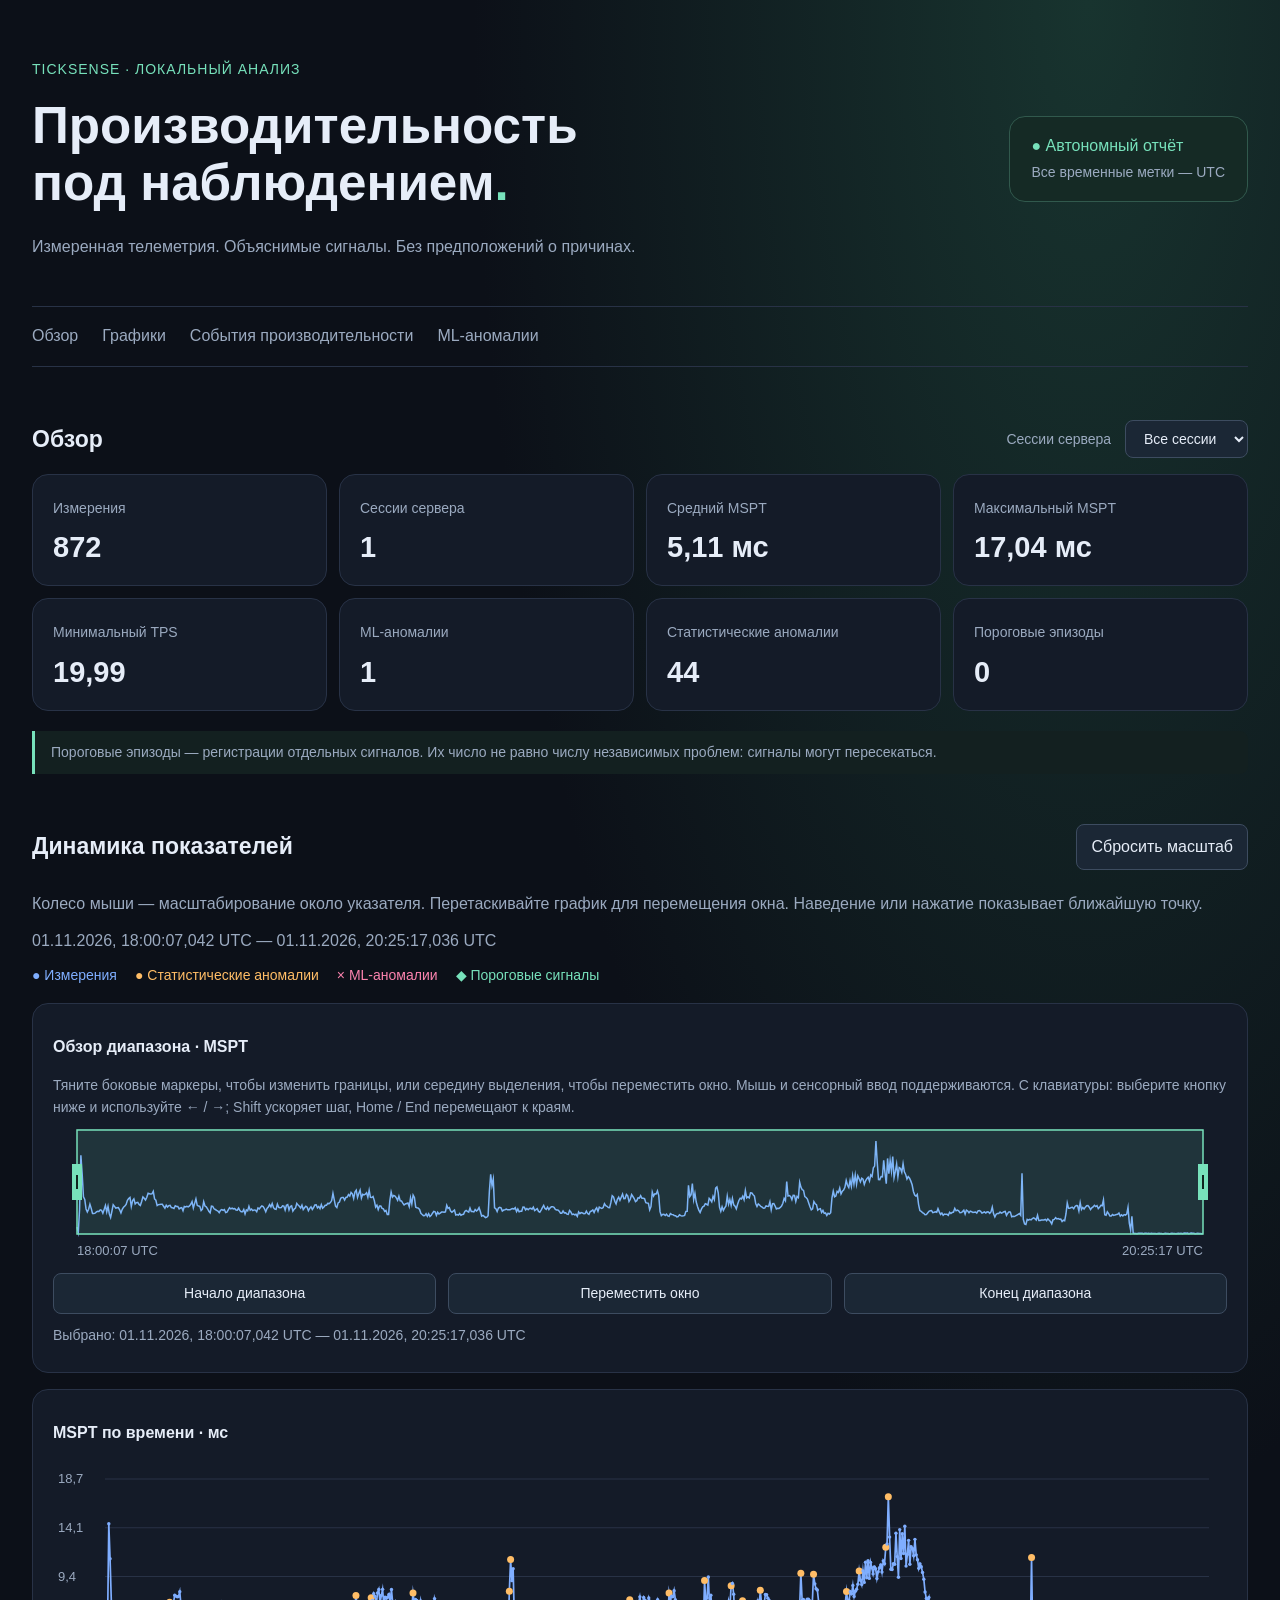
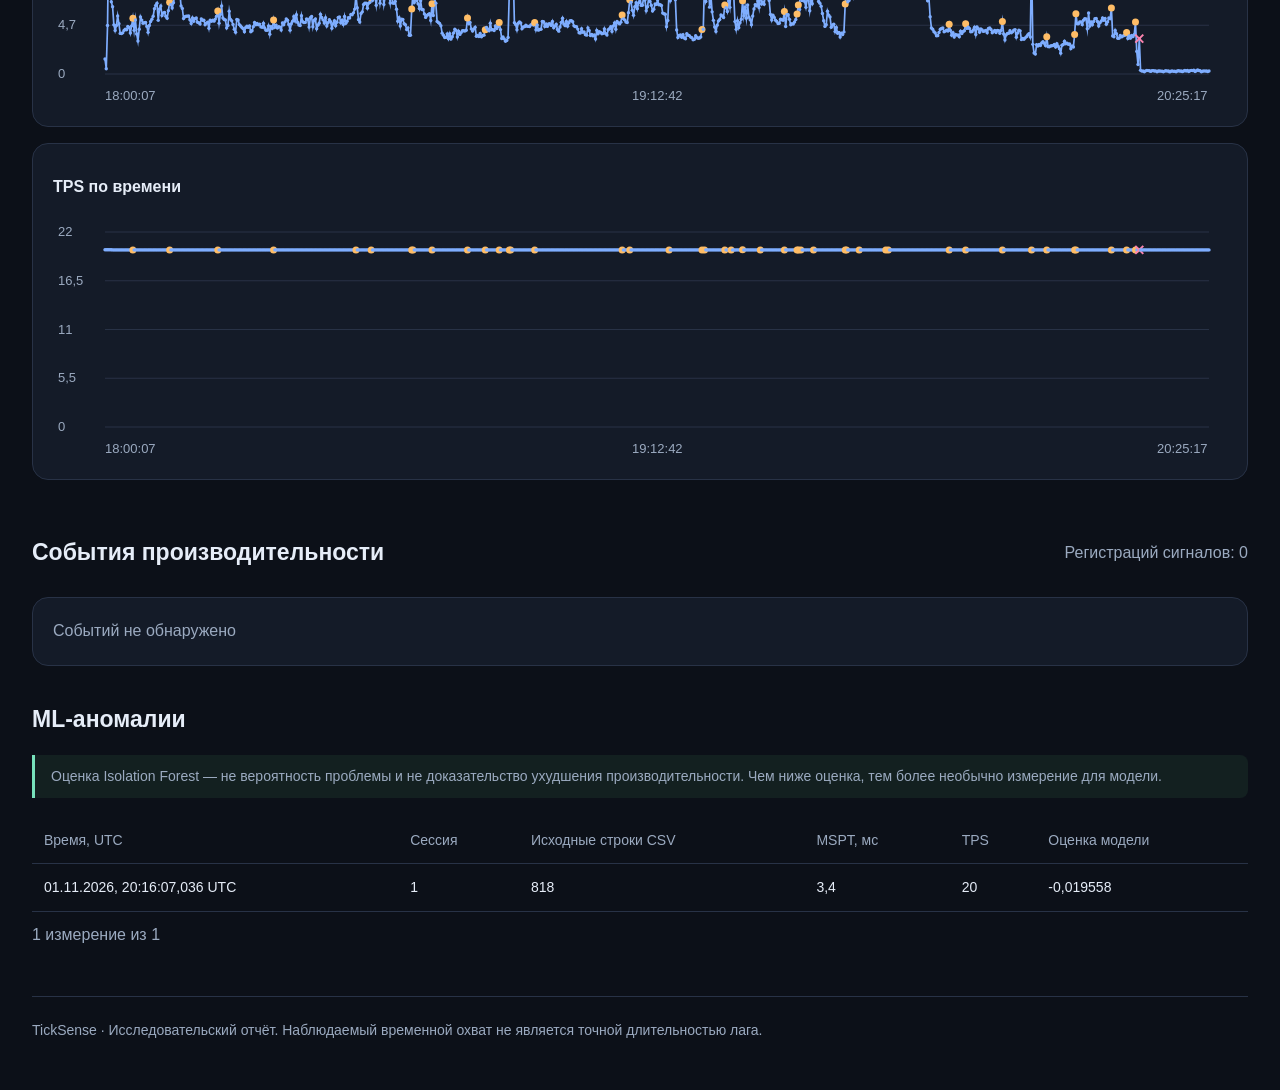
==== site/pilot-dragon.html @ c53a0066 "Pilot Dragon Run example in main" ====
<!doctype html>
<html lang="ru">
<head><meta charset="utf-8"><meta name="viewport" content="width=device-width,initial-scale=1">
<meta http-equiv="Content-Security-Policy" content="default-src 'none'; script-src 'unsafe-inline'; style-src 'unsafe-inline'; connect-src 'none'; base-uri 'none'; form-action 'none'">
<title>TickSense — отчёт о производительности</title><style>:root{color-scheme:dark;--bg:#0c1018;--panel:#141b28;--edge:#283246;--text:#e6edf8;--muted:#9baac0;--accent:#77e1bb}*{box-sizing:border-box}body{margin:0;background:radial-gradient(ellipse at 85% 0,#18342f 0,transparent 40%),var(--bg);color:var(--text);font:16px/1.65 Inter,"Segoe UI",Arial,sans-serif;font-variant-numeric:tabular-nums}main{max-width:1340px;margin:auto;padding:48px 32px}header{display:flex;justify-content:space-between;gap:24px;align-items:center;margin-bottom:36px}h1{font-size:clamp(32px,4vw,54px);line-height:1.12;letter-spacing:normal;margin:16px 0 22px}h1 span,.green{color:var(--accent)}h2{font-size:23px;letter-spacing:normal}h3{font-size:16px}p{margin:10px 0}.eyebrow{font-size:14px;letter-spacing:1px;color:var(--accent)}.muted,small,footer{color:var(--muted)}.offline{border:1px solid #31594d;background:#152a25;padding:16px 22px;border-radius:16px;color:var(--accent);white-space:nowrap}.offline small{font-size:14px}nav{display:flex;gap:24px;flex-wrap:wrap;border-block:1px solid var(--edge);padding:16px 0}a{color:var(--muted);text-decoration:none}a:hover{color:var(--accent)}section{margin-top:38px;scroll-margin-top:20px}.section-head{display:flex;justify-content:space-between;align-items:center;gap:16px;flex-wrap:wrap}.cards{display:grid;grid-template-columns:repeat(4,1fr);gap:12px}.card,.chart,details,.empty{background:var(--panel);border:1px solid var(--edge);border-radius:16px;padding:20px}.card strong{display:block;font-size:29px;margin-top:8px;font-weight:600}.card span{color:var(--muted);font-size:14px}.notice{border-left:3px solid var(--accent);padding:10px 16px;color:var(--muted);font-size:14px;background:#132020;border-radius:0 8px 8px 0;margin:20px 0}button,select{background:#1b2735;color:var(--text);border:1px solid #3d4c60;border-radius:8px;padding:9px 14px;font:inherit;cursor:pointer}button:hover,select:focus{border-color:var(--accent)}button:focus-visible,a:focus-visible{outline:2px solid var(--accent)}label{font-size:14px;color:var(--muted)}select{margin-left:10px}.chart{margin:16px 0;padding:16px 20px}canvas{display:block;width:100%;height:250px;touch-action:none;user-select:none;-webkit-user-select:none;cursor:grab}.legend{display:flex;flex-wrap:wrap;gap:18px;font-size:14px}.blue{color:#7faeff}.orange{color:#ffbd66}.pink{color:#fb83ae}#tooltip{position:fixed;max-width:min(360px,90vw);z-index:2;background:#1b2735;border:1px solid #64748b;border-radius:10px;padding:14px;white-space:pre-line;font-size:14px;pointer-events:none;box-shadow:0 12px 40px #0008}details{margin:12px 0}summary{cursor:pointer;display:flex;justify-content:space-between;flex-wrap:wrap;gap:12px}summary strong{color:var(--accent)}.stats{display:flex;flex-wrap:wrap;gap:12px 28px;color:var(--muted);font-size:14px;margin:16px 0}.context{display:grid;grid-template-columns:repeat(2,minmax(0,1fr));gap:10px}.context p{background:#0f1621;border:1px solid var(--edge);padding:12px;border-radius:9px;font-size:14px;overflow-wrap:anywhere}ul{padding-left:22px;color:var(--muted)}.empty{color:var(--muted)}.table-wrap{overflow-x:auto}table{border-collapse:collapse;width:100%;font-size:14px;white-space:nowrap}th,td{text-align:left;border-bottom:1px solid var(--edge);padding:12px}th{color:var(--muted);font-weight:500}footer{border-top:1px solid var(--edge);margin-top:48px;padding-top:22px;font-size:14px}@media(max-width:700px){main{padding:24px 16px}header{display:block}.offline{display:inline-block;margin-top:12px}.cards{grid-template-columns:repeat(2,1fr)}.context{grid-template-columns:1fr}nav{gap:14px;font-size:14px}canvas{height:220px}.card{padding:14px}.card strong{font-size:24px}}

#navigator{height:130px;cursor:default}.nav-controls{display:flex;gap:12px;flex-wrap:wrap;margin-top:14px}.nav-controls button{flex:1;min-width:150px;font-size:14px;line-height:1.5}button:disabled{opacity:.5;cursor:default}.nav-controls button:focus-visible,canvas:focus-visible{outline:2px solid var(--accent);outline-offset:3px}h1,h2,h3,h4{font-weight:650}h2,h3,h4{line-height:1.35}.navigator .muted{font-size:14px;line-height:1.6}.card strong{line-height:1.25}.card span,th{line-height:1.5}#tooltip{line-height:1.6}.nav-controls button{touch-action:manipulation}@media(max-width:700px){#navigator{height:150px}.nav-controls{gap:8px}.nav-controls button{min-width:110px}h1{line-height:1.18}}
</style></head>
<body><main>
<header><div><p class="eyebrow">TICKSENSE · ЛОКАЛЬНЫЙ АНАЛИЗ</p><h1>Производительность<br>под наблюдением<span>.</span></h1><p class="muted">Измеренная телеметрия. Объяснимые сигналы. Без предположений о причинах.</p></div><div class="offline">● Автономный отчёт<br><small>Все временные метки — UTC</small></div></header>
<noscript>Для интерактивных графиков включите JavaScript. Интернет не требуется.</noscript>
<nav><a href="#overview">Обзор</a><a href="#charts">Графики</a><a href="#events">События производительности</a><a href="#ml">ML-аномалии</a></nav>
<section id="overview"><div class="section-head"><h2>Обзор</h2><label>Сессии сервера <select id="session" aria-label="Сессии сервера"><option value="all">Все сессии</option></select></label></div><div id="cards" class="cards"></div><p class="notice">Пороговые эпизоды — регистрации отдельных сигналов. Их число не равно числу независимых проблем: сигналы могут пересекаться.</p></section>
<section id="charts"><div class="section-head"><h2>Динамика показателей</h2><button id="reset">Сбросить масштаб</button></div><p class="muted">Колесо мыши — масштабирование около указателя. Перетаскивайте график для перемещения окна. Наведение или нажатие показывает ближайшую точку.</p>
<p id="period" class="muted"></p>
<div class="legend"><span class="blue">● Измерения</span><span class="orange">● Статистические аномалии</span><span class="pink">× ML-аномалии</span><span class="green">◆ Пороговые сигналы</span></div>
<article class="chart navigator"><h3>Обзор диапазона · MSPT</h3><p id="nav-help" class="muted">Тяните боковые маркеры, чтобы изменить границы, или середину выделения, чтобы переместить окно. Мышь и сенсорный ввод поддерживаются. С клавиатуры: выберите кнопку ниже и используйте ← / →; Shift ускоряет шаг, Home / End перемещают к краям.</p>
<canvas id="navigator" aria-label="Обзорный график MSPT с выделенным временным диапазоном" aria-describedby="nav-help"></canvas>
<div class="nav-controls" role="group" aria-label="Управление временным диапазоном с клавиатуры"><button id="nav-left" aria-describedby="nav-help">Начало диапазона</button><button id="nav-pan" aria-describedby="nav-help">Переместить окно</button><button id="nav-right" aria-describedby="nav-help">Конец диапазона</button></div><p id="nav-status" role="status" class="muted"></p></article>
<article class="chart"><h3>MSPT по времени · мс</h3><canvas id="mspt" aria-label="График MSPT по времени, UTC"></canvas></article>
<article class="chart"><h3>TPS по времени</h3><canvas id="tps" aria-label="График TPS по времени, UTC"></canvas></article>
<div id="tooltip" role="status" hidden></div></section>
<section id="events"><div class="section-head"><h2>События производительности</h2><span id="event-count" class="muted"></span></div><div id="event-list"></div></section>
<section id="ml"><h2>ML-аномалии</h2><p class="notice">Оценка Isolation Forest — не вероятность проблемы и не доказательство ухудшения производительности. Чем ниже оценка, тем более необычно измерение для модели.</p><div id="ml-list"></div><button id="more" hidden>Показать ещё</button></section>
<footer>TickSense · Исследовательский отчёт. Наблюдаемый временной охват не является точной длительностью лага.</footer>
</main><script id="report-data" type="application/json">{"points": [{"timestamp_utc": "2026-11-01T18:00:07.042954000Z", "session_id": 1, "mspt_avg": 1.43939648, "tps_1m": 20.0181285223, "stat_anomaly": false, "ml_anomaly": false, "anomaly_score": 0.0262088759, "rolling_threshold": null, "csv_row": 2, "source_file": "Dragon Run.csv"}, {"timestamp_utc": "2026-11-01T18:00:17.040095000Z", "session_id": 1, "mspt_avg": 0.50438388, "tps_1m": 20.0181273782, "stat_anomaly": false, "ml_anomaly": false, "anomaly_score": 0.0840084985, "rolling_threshold": null, "csv_row": 3, "source_file": "Dragon Run.csv"}, {"timestamp_utc": "2026-11-01T18:00:27.038843000Z", "session_id": 1, "mspt_avg": 4.67294918, "tps_1m": 20.018137945, "stat_anomaly": false, "ml_anomaly": false, "anomaly_score": 0.2244909408, "rolling_threshold": null, "csv_row": 4, "source_file": "Dragon Run.csv"}, {"timestamp_utc": "2026-11-01T18:00:37.041971000Z", "session_id": 1, "mspt_avg": 14.43496682, "tps_1m": 20.0181376966, "stat_anomaly": false, "ml_anomaly": false, "anomaly_score": 0.0208381471, "rolling_threshold": null, "csv_row": 5, "source_file": "Dragon Run.csv"}, {"timestamp_utc": "2026-11-01T18:00:47.044179000Z", "session_id": 1, "mspt_avg": 11.07257105, "tps_1m": 20.0181503832, "stat_anomaly": false, "ml_anomaly": false, "anomaly_score": 0.0724324672, "rolling_threshold": null, "csv_row": 6, "source_file": "Dragon Run.csv"}, {"timestamp_utc": "2026-11-01T18:00:57.039419000Z", "session_id": 1, "mspt_avg": 6.93238956, "tps_1m": 20.0181378064, "stat_anomaly": false, "ml_anomaly": false, "anomaly_score": 0.1970380322, "rolling_threshold": null, "csv_row": 7, "source_file": "Dragon Run.csv"}, {"timestamp_utc": "2026-11-01T18:01:07.038497000Z", "session_id": 1, "mspt_avg": 6.45864554, "tps_1m": 20.0000149947, "stat_anomaly": false, "ml_anomaly": false, "anomaly_score": 0.2603909753, "rolling_threshold": 22.8837146573, "csv_row": 8, "source_file": "Dragon Run.csv"}, {"timestamp_utc": "2026-11-01T18:01:17.039305000Z", "session_id": 1, "mspt_avg": 4.72396943, "tps_1m": 20.000019984, "stat_anomaly": false, "ml_anomaly": false, "anomaly_score": 0.2776525623, "rolling_threshold": 21.9847649669, "csv_row": 9, "source_file": "Dragon Run.csv"}, {"timestamp_utc": "2026-11-01T18:01:27.038947000Z", "session_id": 1, "mspt_avg": 4.17621395, "tps_1m": 20.0000080797, "stat_anomaly": false, "ml_anomaly": false, "anomaly_score": 0.27196329, "rolling_threshold": 19.7571034495, "csv_row": 10, "source_file": "Dragon Run.csv"}, {"timestamp_utc": "2026-11-01T18:01:37.039566000Z", "session_id": 1, "mspt_avg": 4.66045045, "tps_1m": 19.9999920223, "stat_anomaly": false, "ml_anomaly": false, "anomaly_score": 0.2772168709, "rolling_threshold": 19.9448416201, "csv_row": 11, "source_file": "Dragon Run.csv"}, {"timestamp_utc": "2026-11-01T18:01:47.039238000Z", "session_id": 1, "mspt_avg": 5.58480624, "tps_1m": 19.9999914247, "stat_anomaly": false, "ml_anomaly": false, "anomaly_score": 0.2675101121, "rolling_threshold": 14.03008949, "csv_row": 12, "source_file": "Dragon Run.csv"}, {"timestamp_utc": "2026-11-01T18:01:57.039231000Z", "session_id": 1, "mspt_avg": 4.82714781, "tps_1m": 20.000004513, "stat_anomaly": false, "ml_anomaly": false, "anomaly_score": 0.2744404484, "rolling_threshold": 8.7095194674, "csv_row": 13, "source_file": "Dragon Run.csv"}, {"timestamp_utc": "2026-11-01T18:02:07.037611000Z", "session_id": 1, "mspt_avg": 3.90076352, "tps_1m": 20.0000003313, "stat_anomaly": false, "ml_anomaly": false, "anomaly_score": 0.2708023321, "rolling_threshold": 7.5233108318, "csv_row": 14, "source_file": "Dragon Run.csv"}, {"timestamp_utc": "2026-11-01T18:02:17.038017000Z", "session_id": 1, "mspt_avg": 3.89656183, "tps_1m": 19.9999979577, "stat_anomaly": false, "ml_anomaly": false, "anomaly_score": 0.2708023321, "rolling_threshold": 6.3930604504, "csv_row": 15, "source_file": "Dragon Run.csv"}, {"timestamp_utc": "2026-11-01T18:02:27.037335000Z", "session_id": 1, "mspt_avg": 3.95657372, "tps_1m": 20.0000010327, "stat_anomaly": false, "ml_anomaly": false, "anomaly_score": 0.27052396, "rolling_threshold": 6.4690618883, "csv_row": 16, "source_file": "Dragon Run.csv"}, {"timestamp_utc": "2026-11-01T18:02:37.038004000Z", "session_id": 1, "mspt_avg": 4.18778252, "tps_1m": 20.0000067827, "stat_anomaly": false, "ml_anomaly": false, "anomaly_score": 0.2729444443, "rolling_threshold": 6.5159331252, "csv_row": 17, "source_file": "Dragon Run.csv"}, {"timestamp_utc": "2026-11-01T18:02:47.038079000Z", "session_id": 1, "mspt_avg": 4.29866539, "tps_1m": 19.9999996407, "stat_anomaly": false, "ml_anomaly": false, "anomaly_score": 0.2771508713, "rolling_threshold": 6.4402919829, "csv_row": 18, "source_file": "Dragon Run.csv"}, {"timestamp_utc": "2026-11-01T18:02:57.038181000Z", "session_id": 1, "mspt_avg": 4.25211637, "tps_1m": 19.9999966467, "stat_anomaly": false, "ml_anomaly": false, "anomaly_score": 0.2761729695, "rolling_threshold": 5.2521887616, "csv_row": 19, "source_file": "Dragon Run.csv"}, {"timestamp_utc": "2026-11-01T18:03:07.038302000Z", "session_id": 1, "mspt_avg": 4.56414376, "tps_1m": 19.999997558, "stat_anomaly": false, "ml_anomaly": false, "anomaly_score": 0.2753664321, "rolling_threshold": 4.6353135111, "csv_row": 20, "source_file": "Dragon Run.csv"}, {"timestamp_utc": "2026-11-01T18:03:17.037543000Z", "session_id": 1, "mspt_avg": 4.4722924, "tps_1m": 20.0000009163, "stat_anomaly": false, "ml_anomaly": false, "anomaly_score": 0.2746536753, "rolling_threshold": 4.9228273263, "csv_row": 21, "source_file": "Dragon Run.csv"}, {"timestamp_utc": "2026-11-01T18:03:27.037495000Z", "session_id": 1, "mspt_avg": 3.93718431, "tps_1m": 19.9999922797, "stat_anomaly": false, "ml_anomaly": false, "anomaly_score": 0.2696582404, "rolling_threshold": 4.9341260478, "csv_row": 22, "source_file": "Dragon Run.csv"}, {"timestamp_utc": "2026-11-01T18:03:37.037595000Z", "session_id": 1, "mspt_avg": 4.6266886, "tps_1m": 20.000001142, "stat_anomaly": false, "ml_anomaly": false, "anomaly_score": 0.2772168709, "rolling_threshold": 4.9490275329, "csv_row": 23, "source_file": "Dragon Run.csv"}, {"timestamp_utc": "2026-11-01T18:03:47.038469000Z", "session_id": 1, "mspt_avg": 5.36657453, "tps_1m": 19.999999453, "stat_anomaly": true, "ml_anomaly": false, "anomaly_score": 0.2685268125, "rolling_threshold": 5.1169490277, "csv_row": 24, "source_file": "Dragon Run.csv"}, {"timestamp_utc": "2026-11-01T18:03:57.038226000Z", "session_id": 1, "mspt_avg": 4.1958389, "tps_1m": 20.0000062173, "stat_anomaly": false, "ml_anomaly": false, "anomaly_score": 0.2743703469, "rolling_threshold": 5.970297793, "csv_row": 25, "source_file": "Dragon Run.csv"}, {"timestamp_utc": "2026-11-01T18:04:07.037525000Z", "session_id": 1, "mspt_avg": 5.20111044, "tps_1m": 20.0000028943, "stat_anomaly": false, "ml_anomaly": false, "anomaly_score": 0.2745544996, "rolling_threshold": 5.9825044428, "csv_row": 26, "source_file": "Dragon Run.csv"}, {"timestamp_utc": "2026-11-01T18:04:17.037520000Z", "session_id": 1, "mspt_avg": 3.8548548, "tps_1m": 20.0000010143, "stat_anomaly": false, "ml_anomaly": false, "anomaly_score": 0.2713164, "rolling_threshold": 6.3100731034, "csv_row": 27, "source_file": "Dragon Run.csv"}, {"timestamp_utc": "2026-11-01T18:04:27.038096000Z", "session_id": 1, "mspt_avg": 3.17688205, "tps_1m": 20.0000004803, "stat_anomaly": false, "ml_anomaly": false, "anomaly_score": 0.2792034944, "rolling_threshold": 6.4646235506, "csv_row": 28, "source_file": "Dragon Run.csv"}, {"timestamp_utc": "2026-11-01T18:04:37.037618000Z", "session_id": 1, "mspt_avg": 4.30299088, "tps_1m": 20.0000058713, "stat_anomaly": false, "ml_anomaly": false, "anomaly_score": 0.2771508713, "rolling_threshold": 6.90005996, "csv_row": 29, "source_file": "Dragon Run.csv"}, {"timestamp_utc": "2026-11-01T18:04:47.036951000Z", "session_id": 1, "mspt_avg": 5.4878069, "tps_1m": 20.0000033183, "stat_anomaly": false, "ml_anomaly": false, "anomaly_score": 0.269997931, "rolling_threshold": 6.8254493046, "csv_row": 30, "source_file": "Dragon Run.csv"}, {"timestamp_utc": "2026-11-01T18:04:57.037492000Z", "session_id": 1, "mspt_avg": 5.17991541, "tps_1m": 19.999999394, "stat_anomaly": false, "ml_anomaly": false, "anomaly_score": 0.2745544996, "rolling_threshold": 6.9380135662, "csv_row": 31, "source_file": "Dragon Run.csv"}, {"timestamp_utc": "2026-11-01T18:05:07.037554000Z", "session_id": 1, "mspt_avg": 4.88336989, "tps_1m": 20.0000053357, "stat_anomaly": false, "ml_anomaly": false, "anomaly_score": 0.2734928229, "rolling_threshold": 7.2599226584, "csv_row": 32, "source_file": "Dragon Run.csv"}, {"timestamp_utc": "2026-11-01T18:05:17.037334000Z", "session_id": 1, "mspt_avg": 4.93142677, "tps_1m": 19.9999893467, "stat_anomaly": false, "ml_anomaly": false, "anomaly_score": 0.2741672128, "rolling_threshold": 7.0923534468, "csv_row": 33, "source_file": "Dragon Run.csv"}, {"timestamp_utc": "2026-11-01T18:05:27.050980000Z", "session_id": 1, "mspt_avg": 4.96102932, "tps_1m": 20.000020189, "stat_anomaly": false, "ml_anomaly": false, "anomaly_score": 0.2741344236, "rolling_threshold": 7.1365297764, "csv_row": 34, "source_file": "Dragon Run.csv"}, {"timestamp_utc": "2026-11-01T18:05:37.037214000Z", "session_id": 1, "mspt_avg": 4.57377203, "tps_1m": 20.000013873, "stat_anomaly": false, "ml_anomaly": false, "anomaly_score": 0.2753664321, "rolling_threshold": 6.1314149308, "csv_row": 35, "source_file": "Dragon Run.csv"}, {"timestamp_utc": "2026-11-01T18:05:47.037330000Z", "session_id": 1, "mspt_avg": 4.00249971, "tps_1m": 20.0000017577, "stat_anomaly": false, "ml_anomaly": false, "anomaly_score": 0.2722192095, "rolling_threshold": 5.9243986243, "csv_row": 36, "source_file": "Dragon Run.csv"}, {"timestamp_utc": "2026-11-01T18:05:57.037238000Z", "session_id": 1, "mspt_avg": 4.65746218, "tps_1m": 20.0000045167, "stat_anomaly": false, "ml_anomaly": false, "anomaly_score": 0.2772168709, "rolling_threshold": 6.0065232833, "csv_row": 37, "source_file": "Dragon Run.csv"}, {"timestamp_utc": "2026-11-01T18:06:07.036966000Z", "session_id": 1, "mspt_avg": 5.04034703, "tps_1m": 20.0000113087, "stat_anomaly": false, "ml_anomaly": false, "anomaly_score": 0.2722596543, "rolling_threshold": 5.7528537315, "csv_row": 38, "source_file": "Dragon Run.csv"}, {"timestamp_utc": "2026-11-01T18:06:17.036969000Z", "session_id": 1, "mspt_avg": 5.26158684, "tps_1m": 20.0000081593, "stat_anomaly": false, "ml_anomaly": false, "anomaly_score": 0.270946727, "rolling_threshold": 5.8497880415, "csv_row": 39, "source_file": "Dragon Run.csv"}, {"timestamp_utc": "2026-11-01T18:06:27.037470000Z", "session_id": 1, "mspt_avg": 5.55036946, "tps_1m": 19.999987754, "stat_anomaly": false, "ml_anomaly": false, "anomaly_score": 0.2699930506, "rolling_threshold": 6.0836438443, "csv_row": 40, "source_file": "Dragon Run.csv"}, {"timestamp_utc": "2026-11-01T18:06:37.037240000Z", "session_id": 1, "mspt_avg": 6.27672566, "tps_1m": 19.9999875863, "stat_anomaly": false, "ml_anomaly": false, "anomaly_score": 0.2613501691, "rolling_threshold": 6.5059702223, "csv_row": 41, "source_file": "Dragon Run.csv"}, {"timestamp_utc": "2026-11-01T18:06:47.037525000Z", "session_id": 1, "mspt_avg": 6.59859735, "tps_1m": 20.0000017497, "stat_anomaly": false, "ml_anomaly": false, "anomaly_score": 0.2599573913, "rolling_threshold": 7.4597684629, "csv_row": 42, "source_file": "Dragon Run.csv"}, {"timestamp_utc": "2026-11-01T18:06:57.037012000Z", "session_id": 1, "mspt_avg": 6.80375572, "tps_1m": 20.000002314, "stat_anomaly": false, "ml_anomaly": false, "anomaly_score": 0.2468623003, "rolling_threshold": 7.7955168487, "csv_row": 43, "source_file": "Dragon Run.csv"}, {"timestamp_utc": "2026-11-01T18:07:07.037013000Z", "session_id": 1, "mspt_avg": 5.15648887, "tps_1m": 19.9999845887, "stat_anomaly": false, "ml_anomaly": false, "anomaly_score": 0.2730997218, "rolling_threshold": 8.1316059059, "csv_row": 44, "source_file": "Dragon Run.csv"}, {"timestamp_utc": "2026-11-01T18:07:17.037435000Z", "session_id": 1, "mspt_avg": 6.24143244, "tps_1m": 20.0000113747, "stat_anomaly": false, "ml_anomaly": false, "anomaly_score": 0.2616144915, "rolling_threshold": 8.0706814611, "csv_row": 45, "source_file": "Dragon Run.csv"}, {"timestamp_utc": "2026-11-01T18:07:27.059460000Z", "session_id": 1, "mspt_avg": 6.53624065, "tps_1m": 20.0000124703, "stat_anomaly": false, "ml_anomaly": false, "anomaly_score": 0.2599573913, "rolling_threshold": 7.9958890503, "csv_row": 46, "source_file": "Dragon Run.csv"}, {"timestamp_utc": "2026-11-01T18:07:37.037451000Z", "session_id": 1, "mspt_avg": 5.622815, "tps_1m": 20.0000026597, "stat_anomaly": false, "ml_anomaly": false, "anomaly_score": 0.2664391347, "rolling_threshold": 8.0204810582, "csv_row": 47, "source_file": "Dragon Run.csv"}, {"timestamp_utc": "2026-11-01T18:07:47.037417000Z", "session_id": 1, "mspt_avg": 5.87195361, "tps_1m": 19.9999976533, "stat_anomaly": false, "ml_anomaly": false, "anomaly_score": 0.2663478732, "rolling_threshold": 8.0810971307, "csv_row": 48, "source_file": "Dragon Run.csv"}, {"timestamp_utc": "2026-11-01T18:07:57.037466000Z", "session_id": 1, "mspt_avg": 5.9187511, "tps_1m": 20.0000129257, "stat_anomaly": false, "ml_anomaly": false, "anomaly_score": 0.2663478732, "rolling_threshold": 7.8650979283, "csv_row": 49, "source_file": "Dragon Run.csv"}, {"timestamp_utc": "2026-11-01T18:08:07.037461000Z", "session_id": 1, "mspt_avg": 5.54423045, "tps_1m": 20.0000084863, "stat_anomaly": false, "ml_anomaly": false, "anomaly_score": 0.2699930506, "rolling_threshold": 7.331093143, "csv_row": 50, "source_file": "Dragon Run.csv"}, {"timestamp_utc": "2026-11-01T18:08:17.036939000Z", "session_id": 1, "mspt_avg": 5.35501164, "tps_1m": 19.9999937933, "stat_anomaly": false, "ml_anomaly": false, "anomaly_score": 0.2685268125, "rolling_threshold": 7.0841340513, "csv_row": 51, "source_file": "Dragon Run.csv"}, {"timestamp_utc": "2026-11-01T18:08:27.037455000Z", "session_id": 1, "mspt_avg": 6.0779913, "tps_1m": 20.0000060507, "stat_anomaly": false, "ml_anomaly": false, "anomaly_score": 0.2661022424, "rolling_threshold": 7.049280136, "csv_row": 52, "source_file": "Dragon Run.csv"}, {"timestamp_utc": "2026-11-01T18:08:37.037461000Z", "session_id": 1, "mspt_avg": 6.90447717, "tps_1m": 20.000001535, "stat_anomaly": true, "ml_anomaly": false, "anomaly_score": 0.2447378632, "rolling_threshold": 6.5406488192, "csv_row": 53, "source_file": "Dragon Run.csv"}, {"timestamp_utc": "2026-11-01T18:08:47.037443000Z", "session_id": 1, "mspt_avg": 6.66966973, "tps_1m": 20.0000039433, "stat_anomaly": false, "ml_anomaly": false, "anomaly_score": 0.2537075521, "rolling_threshold": 7.5626276297, "csv_row": 54, "source_file": "Dragon Run.csv"}, {"timestamp_utc": "2026-11-01T18:08:57.037114000Z", "session_id": 1, "mspt_avg": 6.34230652, "tps_1m": 19.9999844717, "stat_anomaly": false, "ml_anomaly": false, "anomaly_score": 0.2606999082, "rolling_threshold": 7.9111166588, "csv_row": 55, "source_file": "Dragon Run.csv"}, {"timestamp_utc": "2026-11-01T18:09:07.037966000Z", "session_id": 1, "mspt_avg": 6.84832892, "tps_1m": 19.999992898, "stat_anomaly": false, "ml_anomaly": false, "anomaly_score": 0.2468623003, "rolling_threshold": 7.9887165201, "csv_row": 56, "source_file": "Dragon Run.csv"}, {"timestamp_utc": "2026-11-01T18:09:17.037205000Z", "session_id": 1, "mspt_avg": 7.56691385, "tps_1m": 19.9999952153, "stat_anomaly": false, "ml_anomaly": false, "anomaly_score": 0.2207117199, "rolling_threshold": 8.1260585144, "csv_row": 57, "source_file": "Dragon Run.csv"}, {"timestamp_utc": "2026-11-01T18:09:27.037680000Z", "session_id": 1, "mspt_avg": 7.48813635, "tps_1m": 19.999980524, "stat_anomaly": false, "ml_anomaly": false, "anomaly_score": 0.2237364401, "rolling_threshold": 8.2785831791, "csv_row": 58, "source_file": "Dragon Run.csv"}, {"timestamp_utc": "2026-11-01T18:09:37.037514000Z", "session_id": 1, "mspt_avg": 7.41367089, "tps_1m": 20.0000032273, "stat_anomaly": false, "ml_anomaly": false, "anomaly_score": 0.2241181975, "rolling_threshold": 8.3949347542, "csv_row": 59, "source_file": "Dragon Run.csv"}, {"timestamp_utc": "2026-11-01T18:09:47.037296000Z", "session_id": 1, "mspt_avg": 7.44500654, "tps_1m": 20.0000010157, "stat_anomaly": false, "ml_anomaly": false, "anomaly_score": 0.2232389194, "rolling_threshold": 8.5712075178, "csv_row": 60, "source_file": "Dragon Run.csv"}, {"timestamp_utc": "2026-11-01T18:09:57.037621000Z", "session_id": 1, "mspt_avg": 7.90427208, "tps_1m": 19.999999425, "stat_anomaly": false, "ml_anomaly": false, "anomaly_score": 0.2131031777, "rolling_threshold": 8.6421457152, "csv_row": 61, "source_file": "Dragon Run.csv"}, {"timestamp_utc": "2026-11-01T18:10:07.037534000Z", "session_id": 1, "mspt_avg": 6.53881926, "tps_1m": 20.0000011483, "stat_anomaly": false, "ml_anomaly": false, "anomaly_score": 0.2599573913, "rolling_threshold": 8.4702391638, "csv_row": 62, "source_file": "Dragon Run.csv"}, {"timestamp_utc": "2026-11-01T18:10:17.036986000Z", "session_id": 1, "mspt_avg": 6.30454834, "tps_1m": 20.0000045413, "stat_anomaly": false, "ml_anomaly": false, "anomaly_score": 0.2609553586, "rolling_threshold": 8.7567000096, "csv_row": 63, "source_file": "Dragon Run.csv"}, {"timestamp_utc": "2026-11-01T18:10:27.036934000Z", "session_id": 1, "mspt_avg": 5.33515568, "tps_1m": 20.000000039, "stat_anomaly": false, "ml_anomaly": false, "anomaly_score": 0.2685268125, "rolling_threshold": 9.0423325248, "csv_row": 64, "source_file": "Dragon Run.csv"}, {"timestamp_utc": "2026-11-01T18:10:37.037452000Z", "session_id": 1, "mspt_avg": 5.50518973, "tps_1m": 19.999998241, "stat_anomaly": false, "ml_anomaly": false, "anomaly_score": 0.269997931, "rolling_threshold": 9.6595431024, "csv_row": 65, "source_file": "Dragon Run.csv"}, {"timestamp_utc": "2026-11-01T18:10:47.036996000Z", "session_id": 1, "mspt_avg": 5.54661748, "tps_1m": 20.0000011887, "stat_anomaly": false, "ml_anomaly": false, "anomaly_score": 0.2699930506, "rolling_threshold": 9.5798924214, "csv_row": 66, "source_file": "Dragon Run.csv"}, {"timestamp_utc": "2026-11-01T18:10:57.037445000Z", "session_id": 1, "mspt_avg": 5.56149263, "tps_1m": 20.0000003973, "stat_anomaly": false, "ml_anomaly": false, "anomaly_score": 0.2678992974, "rolling_threshold": 9.0937403656, "csv_row": 67, "source_file": "Dragon Run.csv"}, {"timestamp_utc": "2026-11-01T18:11:07.036997000Z", "session_id": 1, "mspt_avg": 5.56859431, "tps_1m": 20.0000165727, "stat_anomaly": false, "ml_anomaly": false, "anomaly_score": 0.2678992974, "rolling_threshold": 7.2832544627, "csv_row": 68, "source_file": "Dragon Run.csv"}, {"timestamp_utc": "2026-11-01T18:11:17.037022000Z", "session_id": 1, "mspt_avg": 5.20305983, "tps_1m": 20.000005095, "stat_anomaly": false, "ml_anomaly": false, "anomaly_score": 0.2739925245, "rolling_threshold": 6.6522053674, "csv_row": 69, "source_file": "Dragon Run.csv"}, {"timestamp_utc": "2026-11-01T18:11:27.037009000Z", "session_id": 1, "mspt_avg": 4.85493264, "tps_1m": 20.0000033567, "stat_anomaly": false, "ml_anomaly": false, "anomaly_score": 0.2748032232, "rolling_threshold": 5.9043052521, "csv_row": 70, "source_file": "Dragon Run.csv"}, {"timestamp_utc": "2026-11-01T18:11:37.037481000Z", "session_id": 1, "mspt_avg": 5.39856684, "tps_1m": 20.0000086803, "stat_anomaly": false, "ml_anomaly": false, "anomaly_score": 0.2695336729, "rolling_threshold": 6.2414261296, "csv_row": 71, "source_file": "Dragon Run.csv"}, {"timestamp_utc": "2026-11-01T18:11:47.036981000Z", "session_id": 1, "mspt_avg": 5.0693681, "tps_1m": 20.000001649, "stat_anomaly": false, "ml_anomaly": false, "anomaly_score": 0.2722596543, "rolling_threshold": 6.2041022869, "csv_row": 72, "source_file": "Dragon Run.csv"}, {"timestamp_utc": "2026-11-01T18:11:57.037363000Z", "session_id": 1, "mspt_avg": 5.31932582, "tps_1m": 19.9999970143, "stat_anomaly": false, "ml_anomaly": false, "anomaly_score": 0.2703290737, "rolling_threshold": 6.1324010733, "csv_row": 73, "source_file": "Dragon Run.csv"}, {"timestamp_utc": "2026-11-01T18:12:07.037263000Z", "session_id": 1, "mspt_avg": 5.38934379, "tps_1m": 19.9999888273, "stat_anomaly": false, "ml_anomaly": false, "anomaly_score": 0.2695336729, "rolling_threshold": 5.9922754554, "csv_row": 74, "source_file": "Dragon Run.csv"}, {"timestamp_utc": "2026-11-01T18:12:17.037017000Z", "session_id": 1, "mspt_avg": 4.97898091, "tps_1m": 20.0000098107, "stat_anomaly": false, "ml_anomaly": false, "anomaly_score": 0.2741872409, "rolling_threshold": 5.8428189193, "csv_row": 75, "source_file": "Dragon Run.csv"}, {"timestamp_utc": "2026-11-01T18:12:27.037075000Z", "session_id": 1, "mspt_avg": 4.91830683, "tps_1m": 19.999999644, "stat_anomaly": false, "ml_anomaly": false, "anomaly_score": 0.2741672128, "rolling_threshold": 5.8636436836, "csv_row": 76, "source_file": "Dragon Run.csv"}, {"timestamp_utc": "2026-11-01T18:12:37.037163000Z", "session_id": 1, "mspt_avg": 4.79586656, "tps_1m": 19.9999868547, "stat_anomaly": false, "ml_anomaly": false, "anomaly_score": 0.2761739002, "rolling_threshold": 5.8253872522, "csv_row": 77, "source_file": "Dragon Run.csv"}, {"timestamp_utc": "2026-11-01T18:12:47.037006000Z", "session_id": 1, "mspt_avg": 5.28627511, "tps_1m": 20.0000011303, "stat_anomaly": false, "ml_anomaly": false, "anomaly_score": 0.270946727, "rolling_threshold": 5.7758650594, "csv_row": 78, "source_file": "Dragon Run.csv"}, {"timestamp_utc": "2026-11-01T18:12:57.037442000Z", "session_id": 1, "mspt_avg": 5.16296619, "tps_1m": 20.0000024847, "stat_anomaly": false, "ml_anomaly": false, "anomaly_score": 0.2730997218, "rolling_threshold": 5.8560943903, "csv_row": 79, "source_file": "Dragon Run.csv"}, {"timestamp_utc": "2026-11-01T18:13:07.037039000Z", "session_id": 1, "mspt_avg": 5.16552587, "tps_1m": 20.0000138423, "stat_anomaly": false, "ml_anomaly": false, "anomaly_score": 0.2730997218, "rolling_threshold": 5.7750420848, "csv_row": 80, "source_file": "Dragon Run.csv"}, {"timestamp_utc": "2026-11-01T18:13:17.037622000Z", "session_id": 1, "mspt_avg": 4.73708777, "tps_1m": 19.9999849333, "stat_anomaly": false, "ml_anomaly": false, "anomaly_score": 0.2776525623, "rolling_threshold": 5.6026899888, "csv_row": 81, "source_file": "Dragon Run.csv"}, {"timestamp_utc": "2026-11-01T18:13:27.036991000Z", "session_id": 1, "mspt_avg": 4.8897273, "tps_1m": 19.9999948313, "stat_anomaly": false, "ml_anomaly": false, "anomaly_score": 0.2734928229, "rolling_threshold": 5.6853720037, "csv_row": 82, "source_file": "Dragon Run.csv"}, {"timestamp_utc": "2026-11-01T18:13:37.037645000Z", "session_id": 1, "mspt_avg": 4.96832422, "tps_1m": 20.000003808, "stat_anomaly": false, "ml_anomaly": false, "anomaly_score": 0.2741344236, "rolling_threshold": 5.6885418106, "csv_row": 83, "source_file": "Dragon Run.csv"}, {"timestamp_utc": "2026-11-01T18:13:47.037429000Z", "session_id": 1, "mspt_avg": 4.39001831, "tps_1m": 19.9999915357, "stat_anomaly": false, "ml_anomaly": false, "anomaly_score": 0.2765853761, "rolling_threshold": 5.6510489157, "csv_row": 84, "source_file": "Dragon Run.csv"}, {"timestamp_utc": "2026-11-01T18:13:57.036956000Z", "session_id": 1, "mspt_avg": 5.17056226, "tps_1m": 19.9999979243, "stat_anomaly": false, "ml_anomaly": false, "anomaly_score": 0.2745544996, "rolling_threshold": 5.7651844572, "csv_row": 85, "source_file": "Dragon Run.csv"}, {"timestamp_utc": "2026-11-01T18:14:07.037399000Z", "session_id": 1, "mspt_avg": 5.07450239, "tps_1m": 19.9999814527, "stat_anomaly": false, "ml_anomaly": false, "anomaly_score": 0.2722596543, "rolling_threshold": 5.7708004143, "csv_row": 86, "source_file": "Dragon Run.csv"}, {"timestamp_utc": "2026-11-01T18:14:17.037539000Z", "session_id": 1, "mspt_avg": 5.18024877, "tps_1m": 19.9999972607, "stat_anomaly": false, "ml_anomaly": false, "anomaly_score": 0.2745544996, "rolling_threshold": 5.7098227303, "csv_row": 87, "source_file": "Dragon Run.csv"}, {"timestamp_utc": "2026-11-01T18:14:27.037138000Z", "session_id": 1, "mspt_avg": 5.07807872, "tps_1m": 20.000002608, "stat_anomaly": false, "ml_anomaly": false, "anomaly_score": 0.2722596543, "rolling_threshold": 5.8300227384, "csv_row": 88, "source_file": "Dragon Run.csv"}, {"timestamp_utc": "2026-11-01T18:14:37.037603000Z", "session_id": 1, "mspt_avg": 5.27815218, "tps_1m": 19.999994441, "stat_anomaly": false, "ml_anomaly": false, "anomaly_score": 0.270946727, "rolling_threshold": 5.8700520966, "csv_row": 89, "source_file": "Dragon Run.csv"}, {"timestamp_utc": "2026-11-01T18:14:47.037387000Z", "session_id": 1, "mspt_avg": 5.56051537, "tps_1m": 20.0000051333, "stat_anomaly": false, "ml_anomaly": false, "anomaly_score": 0.2678992974, "rolling_threshold": 5.9939867526, "csv_row": 90, "source_file": "Dragon Run.csv"}, {"timestamp_utc": "2026-11-01T18:14:57.037035000Z", "session_id": 1, "mspt_avg": 6.05941996, "tps_1m": 19.9999900223, "stat_anomaly": true, "ml_anomaly": false, "anomaly_score": 0.2660662732, "rolling_threshold": 5.7679707793, "csv_row": 91, "source_file": "Dragon Run.csv"}, {"timestamp_utc": "2026-11-01T18:15:07.037535000Z", "session_id": 1, "mspt_avg": 4.88617675, "tps_1m": 19.9999990563, "stat_anomaly": false, "ml_anomaly": false, "anomaly_score": 0.2734928229, "rolling_threshold": 6.5169825146, "csv_row": 92, "source_file": "Dragon Run.csv"}, {"timestamp_utc": "2026-11-01T18:15:17.037521000Z", "session_id": 1, "mspt_avg": 5.73014937, "tps_1m": 19.9999758177, "stat_anomaly": false, "ml_anomaly": false, "anomaly_score": 0.2647467103, "rolling_threshold": 6.5918994215, "csv_row": 93, "source_file": "Dragon Run.csv"}, {"timestamp_utc": "2026-11-01T18:15:27.037099000Z", "session_id": 1, "mspt_avg": 6.54511055, "tps_1m": 19.9999930147, "stat_anomaly": false, "ml_anomaly": false, "anomaly_score": 0.2599573913, "rolling_threshold": 6.7369389176, "csv_row": 94, "source_file": "Dragon Run.csv"}, {"timestamp_utc": "2026-11-01T18:15:37.037542000Z", "session_id": 1, "mspt_avg": 5.38756317, "tps_1m": 20.0000154827, "stat_anomaly": false, "ml_anomaly": false, "anomaly_score": 0.2695336729, "rolling_threshold": 7.4262507634, "csv_row": 95, "source_file": "Dragon Run.csv"}, {"timestamp_utc": "2026-11-01T18:15:47.041312000Z", "session_id": 1, "mspt_avg": 5.24006178, "tps_1m": 19.9999992337, "stat_anomaly": false, "ml_anomaly": false, "anomaly_score": 0.2721451568, "rolling_threshold": 7.4043086162, "csv_row": 96, "source_file": "Dragon Run.csv"}, {"timestamp_utc": "2026-11-01T18:15:57.037077000Z", "session_id": 1, "mspt_avg": 5.20063862, "tps_1m": 20.0000119107, "stat_anomaly": false, "ml_anomaly": false, "anomaly_score": 0.2745544996, "rolling_threshold": 7.4390007571, "csv_row": 97, "source_file": "Dragon Run.csv"}, {"timestamp_utc": "2026-11-01T18:16:07.037448000Z", "session_id": 1, "mspt_avg": 4.42877784, "tps_1m": 19.9999977507, "stat_anomaly": false, "ml_anomaly": false, "anomaly_score": 0.2767568271, "rolling_threshold": 7.2433518106, "csv_row": 98, "source_file": "Dragon Run.csv"}, {"timestamp_utc": "2026-11-01T18:16:17.037518000Z", "session_id": 1, "mspt_avg": 4.66883174, "tps_1m": 20.0000316417, "stat_anomaly": false, "ml_anomaly": false, "anomaly_score": 0.2772168709, "rolling_threshold": 7.5117873686, "csv_row": 99, "source_file": "Dragon Run.csv"}, {"timestamp_utc": "2026-11-01T18:16:27.036976000Z", "session_id": 1, "mspt_avg": 6.03311547, "tps_1m": 20.0000226604, "stat_anomaly": false, "ml_anomaly": false, "anomaly_score": 0.2654587696, "rolling_threshold": 7.4541062767, "csv_row": 100, "source_file": "Dragon Run.csv"}, {"timestamp_utc": "2026-11-01T18:16:37.037612000Z", "session_id": 1, "mspt_avg": 5.25013186, "tps_1m": 19.9999907663, "stat_anomaly": false, "ml_anomaly": false, "anomaly_score": 0.2725290566, "rolling_threshold": 6.8558845305, "csv_row": 101, "source_file": "Dragon Run.csv"}, {"timestamp_utc": "2026-11-01T18:16:47.037104000Z", "session_id": 1, "mspt_avg": 5.10613063, "tps_1m": 19.999995741, "stat_anomaly": false, "ml_anomaly": false, "anomaly_score": 0.2724075134, "rolling_threshold": 6.8079307817, "csv_row": 102, "source_file": "Dragon Run.csv"}, {"timestamp_utc": "2026-11-01T18:16:57.037387000Z", "session_id": 1, "mspt_avg": 4.75606542, "tps_1m": 20.0000017663, "stat_anomaly": false, "ml_anomaly": false, "anomaly_score": 0.2776525623, "rolling_threshold": 6.7787664761, "csv_row": 103, "source_file": "Dragon Run.csv"}, {"timestamp_utc": "2026-11-01T18:17:07.037399000Z", "session_id": 1, "mspt_avg": 4.29986866, "tps_1m": 20.0000012887, "stat_anomaly": false, "ml_anomaly": false, "anomaly_score": 0.2771508713, "rolling_threshold": 6.7517098228, "csv_row": 104, "source_file": "Dragon Run.csv"}, {"timestamp_utc": "2026-11-01T18:17:17.037289000Z", "session_id": 1, "mspt_avg": 4.01304216, "tps_1m": 19.9999903313, "stat_anomaly": false, "ml_anomaly": false, "anomaly_score": 0.2714438022, "rolling_threshold": 6.8181968504, "csv_row": 105, "source_file": "Dragon Run.csv"}, {"timestamp_utc": "2026-11-01T18:17:27.037137000Z", "session_id": 1, "mspt_avg": 5.2308032, "tps_1m": 19.9999840987, "stat_anomaly": false, "ml_anomaly": false, "anomaly_score": 0.2721451568, "rolling_threshold": 7.0797168791, "csv_row": 106, "source_file": "Dragon Run.csv"}, {"timestamp_utc": "2026-11-01T18:17:37.037496000Z", "session_id": 1, "mspt_avg": 5.19688868, "tps_1m": 19.9999926467, "stat_anomaly": false, "ml_anomaly": false, "anomaly_score": 0.2745544996, "rolling_threshold": 6.3347582058, "csv_row": 107, "source_file": "Dragon Run.csv"}, {"timestamp_utc": "2026-11-01T18:17:47.037024000Z", "session_id": 1, "mspt_avg": 4.74939754, "tps_1m": 20.0000001273, "stat_anomaly": false, "ml_anomaly": false, "anomaly_score": 0.2776525623, "rolling_threshold": 6.2978452191, "csv_row": 108, "source_file": "Dragon Run.csv"}, {"timestamp_utc": "2026-11-01T18:17:57.037415000Z", "session_id": 1, "mspt_avg": 4.61890551, "tps_1m": 20.0000020637, "stat_anomaly": false, "ml_anomaly": false, "anomaly_score": 0.2772168709, "rolling_threshold": 6.156336784, "csv_row": 109, "source_file": "Dragon Run.csv"}, {"timestamp_utc": "2026-11-01T18:18:07.037311000Z", "session_id": 1, "mspt_avg": 4.46716194, "tps_1m": 19.999998477, "stat_anomaly": false, "ml_anomaly": false, "anomaly_score": 0.2746536753, "rolling_threshold": 6.1349693206, "csv_row": 110, "source_file": "Dragon Run.csv"}, {"timestamp_utc": "2026-11-01T18:18:17.037410000Z", "session_id": 1, "mspt_avg": 4.34770747, "tps_1m": 20.0000004987, "stat_anomaly": false, "ml_anomaly": false, "anomaly_score": 0.2767322856, "rolling_threshold": 6.0958421855, "csv_row": 111, "source_file": "Dragon Run.csv"}, {"timestamp_utc": "2026-11-01T18:18:27.037213000Z", "session_id": 1, "mspt_avg": 4.05897652, "tps_1m": 20.000000705, "stat_anomaly": false, "ml_anomaly": false, "anomaly_score": 0.2722371379, "rolling_threshold": 5.8811947411, "csv_row": 112, "source_file": "Dragon Run.csv"}, {"timestamp_utc": "2026-11-01T18:18:37.037459000Z", "session_id": 1, "mspt_avg": 4.47753253, "tps_1m": 20.0000177427, "stat_anomaly": false, "ml_anomaly": false, "anomaly_score": 0.2746536753, "rolling_threshold": 5.7340131421, "csv_row": 113, "source_file": "Dragon Run.csv"}, {"timestamp_utc": "2026-11-01T18:18:47.037344000Z", "session_id": 1, "mspt_avg": 4.5905382, "tps_1m": 20.000005331, "stat_anomaly": false, "ml_anomaly": false, "anomaly_score": 0.276054268, "rolling_threshold": 5.1663962094, "csv_row": 114, "source_file": "Dragon Run.csv"}, {"timestamp_utc": "2026-11-01T18:18:57.037083000Z", "session_id": 1, "mspt_avg": 4.47812467, "tps_1m": 19.999999025, "stat_anomaly": false, "ml_anomaly": false, "anomaly_score": 0.2746536753, "rolling_threshold": 5.0408405138, "csv_row": 115, "source_file": "Dragon Run.csv"}, {"timestamp_utc": "2026-11-01T18:19:07.037457000Z", "session_id": 1, "mspt_avg": 4.61526311, "tps_1m": 20.0000009517, "stat_anomaly": false, "ml_anomaly": false, "anomaly_score": 0.2772168709, "rolling_threshold": 4.9595872573, "csv_row": 116, "source_file": "Dragon Run.csv"}, {"timestamp_utc": "2026-11-01T18:19:17.037372000Z", "session_id": 1, "mspt_avg": 4.06756393, "tps_1m": 20.000001478, "stat_anomaly": false, "ml_anomaly": false, "anomaly_score": 0.2722371379, "rolling_threshold": 5.0414886273, "csv_row": 117, "source_file": "Dragon Run.csv"}, {"timestamp_utc": "2026-11-01T18:19:27.037310000Z", "session_id": 1, "mspt_avg": 4.15138064, "tps_1m": 20.0000031197, "stat_anomaly": false, "ml_anomaly": false, "anomaly_score": 0.2716229418, "rolling_threshold": 5.1396603145, "csv_row": 118, "source_file": "Dragon Run.csv"}, {"timestamp_utc": "2026-11-01T18:19:37.038155000Z", "session_id": 1, "mspt_avg": 4.55240548, "tps_1m": 19.9999872333, "stat_anomaly": false, "ml_anomaly": false, "anomaly_score": 0.2733588334, "rolling_threshold": 5.0900118295, "csv_row": 119, "source_file": "Dragon Run.csv"}, {"timestamp_utc": "2026-11-01T18:19:47.037304000Z", "session_id": 1, "mspt_avg": 4.94498545, "tps_1m": 19.9999995437, "stat_anomaly": false, "ml_anomaly": false, "anomaly_score": 0.2747498042, "rolling_threshold": 5.1239307897, "csv_row": 120, "source_file": "Dragon Run.csv"}, {"timestamp_utc": "2026-11-01T18:19:57.036931000Z", "session_id": 1, "mspt_avg": 4.72524973, "tps_1m": 19.9999977587, "stat_anomaly": false, "ml_anomaly": false, "anomaly_score": 0.2776525623, "rolling_threshold": 5.4329863754, "csv_row": 121, "source_file": "Dragon Run.csv"}, {"timestamp_utc": "2026-11-01T18:20:07.037357000Z", "session_id": 1, "mspt_avg": 4.85609497, "tps_1m": 20.0000098843, "stat_anomaly": false, "ml_anomaly": false, "anomaly_score": 0.2745489418, "rolling_threshold": 5.5248576864, "csv_row": 122, "source_file": "Dragon Run.csv"}, {"timestamp_utc": "2026-11-01T18:20:17.037345000Z", "session_id": 1, "mspt_avg": 4.73988133, "tps_1m": 20.0000042257, "stat_anomaly": false, "ml_anomaly": false, "anomaly_score": 0.2776525623, "rolling_threshold": 5.649486318, "csv_row": 123, "source_file": "Dragon Run.csv"}, {"timestamp_utc": "2026-11-01T18:20:27.037071000Z", "session_id": 1, "mspt_avg": 4.79434223, "tps_1m": 20.00000297, "stat_anomaly": false, "ml_anomaly": false, "anomaly_score": 0.2761739002, "rolling_threshold": 5.5107903638, "csv_row": 124, "source_file": "Dragon Run.csv"}, {"timestamp_utc": "2026-11-01T18:20:37.037448000Z", "session_id": 1, "mspt_avg": 4.52556062, "tps_1m": 20.0000021883, "stat_anomaly": false, "ml_anomaly": false, "anomaly_score": 0.2747639538, "rolling_threshold": 5.1687921969, "csv_row": 125, "source_file": "Dragon Run.csv"}, {"timestamp_utc": "2026-11-01T18:20:47.037274000Z", "session_id": 1, "mspt_avg": 4.49942568, "tps_1m": 19.9999954183, "stat_anomaly": false, "ml_anomaly": false, "anomaly_score": 0.2745096424, "rolling_threshold": 5.1909303499, "csv_row": 126, "source_file": "Dragon Run.csv"}, {"timestamp_utc": "2026-11-01T18:20:57.036894000Z", "session_id": 1, "mspt_avg": 4.88574621, "tps_1m": 20.0000013717, "stat_anomaly": false, "ml_anomaly": false, "anomaly_score": 0.2734928229, "rolling_threshold": 5.1260005005, "csv_row": 127, "source_file": "Dragon Run.csv"}, {"timestamp_utc": "2026-11-01T18:21:07.037291000Z", "session_id": 1, "mspt_avg": 4.42148004, "tps_1m": 19.9999992793, "stat_anomaly": false, "ml_anomaly": false, "anomaly_score": 0.2767568271, "rolling_threshold": 5.215808746, "csv_row": 128, "source_file": "Dragon Run.csv"}, {"timestamp_utc": "2026-11-01T18:21:17.037402000Z", "session_id": 1, "mspt_avg": 4.20741267, "tps_1m": 19.9999981863, "stat_anomaly": false, "ml_anomaly": false, "anomaly_score": 0.2743703469, "rolling_threshold": 5.2051428708, "csv_row": 129, "source_file": "Dragon Run.csv"}, {"timestamp_utc": "2026-11-01T18:21:27.036918000Z", "session_id": 1, "mspt_avg": 4.21004875, "tps_1m": 19.9999972117, "stat_anomaly": false, "ml_anomaly": false, "anomaly_score": 0.2737775626, "rolling_threshold": 5.3017810229, "csv_row": 130, "source_file": "Dragon Run.csv"}, {"timestamp_utc": "2026-11-01T18:21:37.037270000Z", "session_id": 1, "mspt_avg": 4.62030301, "tps_1m": 19.9999964933, "stat_anomaly": false, "ml_anomaly": false, "anomaly_score": 0.2772168709, "rolling_threshold": 5.2110989942, "csv_row": 131, "source_file": "Dragon Run.csv"}, {"timestamp_utc": "2026-11-01T18:21:47.037189000Z", "session_id": 1, "mspt_avg": 3.82880737, "tps_1m": 20.000019218, "stat_anomaly": false, "ml_anomaly": false, "anomaly_score": 0.2707962449, "rolling_threshold": 5.2506967498, "csv_row": 132, "source_file": "Dragon Run.csv"}, {"timestamp_utc": "2026-11-01T18:21:57.037246000Z", "session_id": 1, "mspt_avg": 4.55249141, "tps_1m": 19.9999978673, "stat_anomaly": false, "ml_anomaly": false, "anomaly_score": 0.2733588334, "rolling_threshold": 5.4652627854, "csv_row": 133, "source_file": "Dragon Run.csv"}, {"timestamp_utc": "2026-11-01T18:22:07.037250000Z", "session_id": 1, "mspt_avg": 4.37997684, "tps_1m": 19.9999959057, "stat_anomaly": false, "ml_anomaly": false, "anomaly_score": 0.2759123137, "rolling_threshold": 5.1757381704, "csv_row": 134, "source_file": "Dragon Run.csv"}, {"timestamp_utc": "2026-11-01T18:22:17.036945000Z", "session_id": 1, "mspt_avg": 5.195781, "tps_1m": 20.0000033753, "stat_anomaly": true, "ml_anomaly": false, "anomaly_score": 0.2745544996, "rolling_threshold": 5.1604042263, "csv_row": 135, "source_file": "Dragon Run.csv"}, {"timestamp_utc": "2026-11-01T18:22:27.037362000Z", "session_id": 1, "mspt_avg": 4.48667094, "tps_1m": 20.0000002653, "stat_anomaly": false, "ml_anomaly": false, "anomaly_score": 0.2746536753, "rolling_threshold": 5.8346084249, "csv_row": 136, "source_file": "Dragon Run.csv"}, {"timestamp_utc": "2026-11-01T18:22:37.037276000Z", "session_id": 1, "mspt_avg": 4.70021069, "tps_1m": 20.000001192, "stat_anomaly": false, "ml_anomaly": false, "anomaly_score": 0.2772168709, "rolling_threshold": 5.8291291416, "csv_row": 137, "source_file": "Dragon Run.csv"}, {"timestamp_utc": "2026-11-01T18:22:47.036941000Z", "session_id": 1, "mspt_avg": 4.4112418, "tps_1m": 19.9999840363, "stat_anomaly": false, "ml_anomaly": false, "anomaly_score": 0.2767568271, "rolling_threshold": 5.8579481343, "csv_row": 138, "source_file": "Dragon Run.csv"}, {"timestamp_utc": "2026-11-01T18:22:57.037253000Z", "session_id": 1, "mspt_avg": 4.53896988, "tps_1m": 19.9999992673, "stat_anomaly": false, "ml_anomaly": false, "anomaly_score": 0.2733588334, "rolling_threshold": 5.5324657647, "csv_row": 139, "source_file": "Dragon Run.csv"}, {"timestamp_utc": "2026-11-01T18:23:07.037297000Z", "session_id": 1, "mspt_avg": 4.50950903, "tps_1m": 19.9999931823, "stat_anomaly": false, "ml_anomaly": false, "anomaly_score": 0.2745096424, "rolling_threshold": 5.5321916398, "csv_row": 140, "source_file": "Dragon Run.csv"}, {"timestamp_utc": "2026-11-01T18:23:17.037374000Z", "session_id": 1, "mspt_avg": 4.22943208, "tps_1m": 19.9999979793, "stat_anomaly": false, "ml_anomaly": false, "anomaly_score": 0.27426094, "rolling_threshold": 5.505305073, "csv_row": 141, "source_file": "Dragon Run.csv"}, {"timestamp_utc": "2026-11-01T18:23:27.037358000Z", "session_id": 1, "mspt_avg": 4.89449148, "tps_1m": 20.0000091957, "stat_anomaly": false, "ml_anomaly": false, "anomaly_score": 0.2734928229, "rolling_threshold": 4.9448610299, "csv_row": 142, "source_file": "Dragon Run.csv"}, {"timestamp_utc": "2026-11-01T18:23:37.037401000Z", "session_id": 1, "mspt_avg": 4.73305437, "tps_1m": 19.9999992073, "stat_anomaly": false, "ml_anomaly": false, "anomaly_score": 0.2776525623, "rolling_threshold": 5.2379258397, "csv_row": 143, "source_file": "Dragon Run.csv"}, {"timestamp_utc": "2026-11-01T18:23:47.037430000Z", "session_id": 1, "mspt_avg": 5.01387848, "tps_1m": 20.000005067, "stat_anomaly": false, "ml_anomaly": false, "anomaly_score": 0.2722596543, "rolling_threshold": 5.2575157619, "csv_row": 144, "source_file": "Dragon Run.csv"}, {"timestamp_utc": "2026-11-01T18:23:57.037668000Z", "session_id": 1, "mspt_avg": 5.28214912, "tps_1m": 20.000005261, "stat_anomaly": false, "ml_anomaly": false, "anomaly_score": 0.270946727, "rolling_threshold": 5.510154189, "csv_row": 145, "source_file": "Dragon Run.csv"}, {"timestamp_utc": "2026-11-01T18:24:07.037356000Z", "session_id": 1, "mspt_avg": 5.16200308, "tps_1m": 20.0000068393, "stat_anomaly": false, "ml_anomaly": false, "anomaly_score": 0.2730997218, "rolling_threshold": 5.8983030131, "csv_row": 146, "source_file": "Dragon Run.csv"}, {"timestamp_utc": "2026-11-01T18:24:17.037415000Z", "session_id": 1, "mspt_avg": 4.7629888, "tps_1m": 20.0000019847, "stat_anomaly": false, "ml_anomaly": false, "anomaly_score": 0.2776525623, "rolling_threshold": 6.0115429229, "csv_row": 147, "source_file": "Dragon Run.csv"}, {"timestamp_utc": "2026-11-01T18:24:27.037381000Z", "session_id": 1, "mspt_avg": 4.21476165, "tps_1m": 19.999986464, "stat_anomaly": false, "ml_anomaly": false, "anomaly_score": 0.2737775626, "rolling_threshold": 5.633108801, "csv_row": 148, "source_file": "Dragon Run.csv"}, {"timestamp_utc": "2026-11-01T18:24:37.037339000Z", "session_id": 1, "mspt_avg": 4.82346514, "tps_1m": 19.999999093, "stat_anomaly": false, "ml_anomaly": false, "anomaly_score": 0.2752342707, "rolling_threshold": 6.0116431695, "csv_row": 149, "source_file": "Dragon Run.csv"}, {"timestamp_utc": "2026-11-01T18:24:47.036997000Z", "session_id": 1, "mspt_avg": 5.08073948, "tps_1m": 19.999993042, "stat_anomaly": false, "ml_anomaly": false, "anomaly_score": 0.2722596543, "rolling_threshold": 6.0137992109, "csv_row": 150, "source_file": "Dragon Run.csv"}, {"timestamp_utc": "2026-11-01T18:24:57.037354000Z", "session_id": 1, "mspt_avg": 5.52156566, "tps_1m": 19.9999989257, "stat_anomaly": false, "ml_anomaly": false, "anomaly_score": 0.2681050852, "rolling_threshold": 6.0422921804, "csv_row": 151, "source_file": "Dragon Run.csv"}, {"timestamp_utc": "2026-11-01T18:25:07.037421000Z", "session_id": 1, "mspt_avg": 5.09573438, "tps_1m": 19.9999993903, "stat_anomaly": false, "ml_anomaly": false, "anomaly_score": 0.2724075134, "rolling_threshold": 6.2538934686, "csv_row": 152, "source_file": "Dragon Run.csv"}, {"timestamp_utc": "2026-11-01T18:25:17.037316000Z", "session_id": 1, "mspt_avg": 5.70454983, "tps_1m": 20.0000085313, "stat_anomaly": false, "ml_anomaly": false, "anomaly_score": 0.2647183079, "rolling_threshold": 6.2241171492, "csv_row": 153, "source_file": "Dragon Run.csv"}, {"timestamp_utc": "2026-11-01T18:25:27.037179000Z", "session_id": 1, "mspt_avg": 4.95127523, "tps_1m": 19.9999981473, "stat_anomaly": false, "ml_anomaly": false, "anomaly_score": 0.2747498042, "rolling_threshold": 6.6606267103, "csv_row": 154, "source_file": "Dragon Run.csv"}, {"timestamp_utc": "2026-11-01T18:25:37.037546000Z", "session_id": 1, "mspt_avg": 4.71602745, "tps_1m": 20.000003592, "stat_anomaly": false, "ml_anomaly": false, "anomaly_score": 0.2776525623, "rolling_threshold": 6.2238048291, "csv_row": 155, "source_file": "Dragon Run.csv"}, {"timestamp_utc": "2026-11-01T18:25:47.037471000Z", "session_id": 1, "mspt_avg": 4.6506268, "tps_1m": 20.0000036947, "stat_anomaly": false, "ml_anomaly": false, "anomaly_score": 0.2772168709, "rolling_threshold": 6.2816805, "csv_row": 156, "source_file": "Dragon Run.csv"}, {"timestamp_utc": "2026-11-01T18:25:57.037454000Z", "session_id": 1, "mspt_avg": 5.60266044, "tps_1m": 20.0000003003, "stat_anomaly": false, "ml_anomaly": false, "anomaly_score": 0.2675101121, "rolling_threshold": 6.3895940635, "csv_row": 157, "source_file": "Dragon Run.csv"}, {"timestamp_utc": "2026-11-01T18:26:07.037024000Z", "session_id": 1, "mspt_avg": 5.01459786, "tps_1m": 19.9999972343, "stat_anomaly": false, "ml_anomaly": false, "anomaly_score": 0.2722596543, "rolling_threshold": 6.4531867458, "csv_row": 158, "source_file": "Dragon Run.csv"}, {"timestamp_utc": "2026-11-01T18:26:17.037306000Z", "session_id": 1, "mspt_avg": 4.93954756, "tps_1m": 19.9999812907, "stat_anomaly": false, "ml_anomaly": false, "anomaly_score": 0.2739334076, "rolling_threshold": 6.4460270929, "csv_row": 159, "source_file": "Dragon Run.csv"}, {"timestamp_utc": "2026-11-01T18:26:27.037488000Z", "session_id": 1, "mspt_avg": 4.96079922, "tps_1m": 19.999999916, "stat_anomaly": false, "ml_anomaly": false, "anomaly_score": 0.2741344236, "rolling_threshold": 5.9916197925, "csv_row": 160, "source_file": "Dragon Run.csv"}, {"timestamp_utc": "2026-11-01T18:26:37.037585000Z", "session_id": 1, "mspt_avg": 5.29990528, "tps_1m": 19.9999964953, "stat_anomaly": false, "ml_anomaly": false, "anomaly_score": 0.2703290737, "rolling_threshold": 5.9928027342, "csv_row": 161, "source_file": "Dragon Run.csv"}, {"timestamp_utc": "2026-11-01T18:26:47.037403000Z", "session_id": 1, "mspt_avg": 5.24160838, "tps_1m": 19.999994146, "stat_anomaly": false, "ml_anomaly": false, "anomaly_score": 0.2721451568, "rolling_threshold": 6.0676439801, "csv_row": 162, "source_file": "Dragon Run.csv"}, {"timestamp_utc": "2026-11-01T18:26:57.037414000Z", "session_id": 1, "mspt_avg": 4.50497597, "tps_1m": 19.999985818, "stat_anomaly": false, "ml_anomaly": false, "anomaly_score": 0.2745096424, "rolling_threshold": 5.9471943565, "csv_row": 163, "source_file": "Dragon Run.csv"}, {"timestamp_utc": "2026-11-01T18:27:07.037080000Z", "session_id": 1, "mspt_avg": 5.40237355, "tps_1m": 20.0000054877, "stat_anomaly": false, "ml_anomaly": false, "anomaly_score": 0.2695336729, "rolling_threshold": 5.8405324578, "csv_row": 164, "source_file": "Dragon Run.csv"}, {"timestamp_utc": "2026-11-01T18:27:17.037716000Z", "session_id": 1, "mspt_avg": 5.52532774, "tps_1m": 20.000009493, "stat_anomaly": false, "ml_anomaly": false, "anomaly_score": 0.2681050852, "rolling_threshold": 6.0442279118, "csv_row": 165, "source_file": "Dragon Run.csv"}, {"timestamp_utc": "2026-11-01T18:27:27.037394000Z", "session_id": 1, "mspt_avg": 4.53437165, "tps_1m": 20.000000567, "stat_anomaly": false, "ml_anomaly": false, "anomaly_score": 0.2744107358, "rolling_threshold": 6.26791829, "csv_row": 166, "source_file": "Dragon Run.csv"}, {"timestamp_utc": "2026-11-01T18:27:37.037386000Z", "session_id": 1, "mspt_avg": 5.16894602, "tps_1m": 20.0000050323, "stat_anomaly": false, "ml_anomaly": false, "anomaly_score": 0.2730997218, "rolling_threshold": 6.4297137044, "csv_row": 167, "source_file": "Dragon Run.csv"}, {"timestamp_utc": "2026-11-01T18:27:47.037454000Z", "session_id": 1, "mspt_avg": 5.29260129, "tps_1m": 20.0000047693, "stat_anomaly": false, "ml_anomaly": false, "anomaly_score": 0.270946727, "rolling_threshold": 6.3794421639, "csv_row": 168, "source_file": "Dragon Run.csv"}, {"timestamp_utc": "2026-11-01T18:27:57.036930000Z", "session_id": 1, "mspt_avg": 4.34173089, "tps_1m": 20.00001417, "stat_anomaly": false, "ml_anomaly": false, "anomaly_score": 0.2767322856, "rolling_threshold": 6.4018065382, "csv_row": 169, "source_file": "Dragon Run.csv"}, {"timestamp_utc": "2026-11-01T18:28:07.036948000Z", "session_id": 1, "mspt_avg": 4.69698211, "tps_1m": 19.9999929673, "stat_anomaly": false, "ml_anomaly": false, "anomaly_score": 0.2772168709, "rolling_threshold": 6.5080436773, "csv_row": 170, "source_file": "Dragon Run.csv"}, {"timestamp_utc": "2026-11-01T18:28:17.037392000Z", "session_id": 1, "mspt_avg": 4.87691793, "tps_1m": 19.999995663, "stat_anomaly": false, "ml_anomaly": false, "anomaly_score": 0.2743825679, "rolling_threshold": 6.3336585124, "csv_row": 171, "source_file": "Dragon Run.csv"}, {"timestamp_utc": "2026-11-01T18:28:27.037415000Z", "session_id": 1, "mspt_avg": 5.73775241, "tps_1m": 20.0000194564, "stat_anomaly": false, "ml_anomaly": false, "anomaly_score": 0.2647467103, "rolling_threshold": 5.9198829052, "csv_row": 172, "source_file": "Dragon Run.csv"}, {"timestamp_utc": "2026-11-01T18:28:37.038129000Z", "session_id": 1, "mspt_avg": 5.42382311, "tps_1m": 19.9999921733, "stat_anomaly": false, "ml_anomaly": false, "anomaly_score": 0.2703836822, "rolling_threshold": 6.4867179702, "csv_row": 173, "source_file": "Dragon Run.csv"}, {"timestamp_utc": "2026-11-01T18:28:47.037474000Z", "session_id": 1, "mspt_avg": 5.20471455, "tps_1m": 20.0000014027, "stat_anomaly": false, "ml_anomaly": false, "anomaly_score": 0.2726077585, "rolling_threshold": 6.6071526685, "csv_row": 174, "source_file": "Dragon Run.csv"}, {"timestamp_utc": "2026-11-01T18:28:57.037012000Z", "session_id": 1, "mspt_avg": 4.89641931, "tps_1m": 19.9999957877, "stat_anomaly": false, "ml_anomaly": false, "anomaly_score": 0.2734928229, "rolling_threshold": 6.5724821889, "csv_row": 175, "source_file": "Dragon Run.csv"}, {"timestamp_utc": "2026-11-01T18:29:07.037331000Z", "session_id": 1, "mspt_avg": 5.40992448, "tps_1m": 20.000001556, "stat_anomaly": false, "ml_anomaly": false, "anomaly_score": 0.2703836822, "rolling_threshold": 6.3143155982, "csv_row": 176, "source_file": "Dragon Run.csv"}, {"timestamp_utc": "2026-11-01T18:29:17.037344000Z", "session_id": 1, "mspt_avg": 4.61133975, "tps_1m": 20.0000050377, "stat_anomaly": false, "ml_anomaly": false, "anomaly_score": 0.2772168709, "rolling_threshold": 6.261841636, "csv_row": 177, "source_file": "Dragon Run.csv"}, {"timestamp_utc": "2026-11-01T18:29:27.037343000Z", "session_id": 1, "mspt_avg": 4.92287245, "tps_1m": 19.999981645, "stat_anomaly": false, "ml_anomaly": false, "anomaly_score": 0.2741672128, "rolling_threshold": 6.4295486739, "csv_row": 178, "source_file": "Dragon Run.csv"}, {"timestamp_utc": "2026-11-01T18:29:37.036991000Z", "session_id": 1, "mspt_avg": 5.20815336, "tps_1m": 20.000019184, "stat_anomaly": false, "ml_anomaly": false, "anomaly_score": 0.2721451568, "rolling_threshold": 6.0462407225, "csv_row": 179, "source_file": "Dragon Run.csv"}, {"timestamp_utc": "2026-11-01T18:29:47.037077000Z", "session_id": 1, "mspt_avg": 5.03576527, "tps_1m": 19.9999969443, "stat_anomaly": false, "ml_anomaly": false, "anomaly_score": 0.2722596543, "rolling_threshold": 5.9016254353, "csv_row": 180, "source_file": "Dragon Run.csv"}, {"timestamp_utc": "2026-11-01T18:29:57.036939000Z", "session_id": 1, "mspt_avg": 4.40041109, "tps_1m": 20.0000050263, "stat_anomaly": false, "ml_anomaly": false, "anomaly_score": 0.2765853761, "rolling_threshold": 5.8402402532, "csv_row": 181, "source_file": "Dragon Run.csv"}, {"timestamp_utc": "2026-11-01T18:30:07.036982000Z", "session_id": 1, "mspt_avg": 4.83332357, "tps_1m": 20.0000034467, "stat_anomaly": false, "ml_anomaly": false, "anomaly_score": 0.2739689424, "rolling_threshold": 6.0546542664, "csv_row": 182, "source_file": "Dragon Run.csv"}, {"timestamp_utc": "2026-11-01T18:30:17.036913000Z", "session_id": 1, "mspt_avg": 5.11533346, "tps_1m": 19.9999940297, "stat_anomaly": false, "ml_anomaly": false, "anomaly_score": 0.2724075134, "rolling_threshold": 5.7111520133, "csv_row": 183, "source_file": "Dragon Run.csv"}, {"timestamp_utc": "2026-11-01T18:30:27.036935000Z", "session_id": 1, "mspt_avg": 4.63564958, "tps_1m": 20.000001132, "stat_anomaly": false, "ml_anomaly": false, "anomaly_score": 0.2772168709, "rolling_threshold": 5.7805554233, "csv_row": 184, "source_file": "Dragon Run.csv"}, {"timestamp_utc": "2026-11-01T18:30:37.037432000Z", "session_id": 1, "mspt_avg": 4.98382585, "tps_1m": 19.9999854527, "stat_anomaly": false, "ml_anomaly": false, "anomaly_score": 0.2741872409, "rolling_threshold": 5.7997742713, "csv_row": 185, "source_file": "Dragon Run.csv"}, {"timestamp_utc": "2026-11-01T18:30:47.037373000Z", "session_id": 1, "mspt_avg": 5.44043226, "tps_1m": 19.9999993493, "stat_anomaly": false, "ml_anomaly": false, "anomaly_score": 0.2703836822, "rolling_threshold": 5.6497516343, "csv_row": 186, "source_file": "Dragon Run.csv"}, {"timestamp_utc": "2026-11-01T18:30:57.037430000Z", "session_id": 1, "mspt_avg": 5.47602539, "tps_1m": 19.9999970433, "stat_anomaly": false, "ml_anomaly": false, "anomaly_score": 0.269997931, "rolling_threshold": 5.9991556222, "csv_row": 187, "source_file": "Dragon Run.csv"}, {"timestamp_utc": "2026-11-01T18:31:07.037340000Z", "session_id": 1, "mspt_avg": 4.92833496, "tps_1m": 19.9999948267, "stat_anomaly": false, "ml_anomaly": false, "anomaly_score": 0.2741672128, "rolling_threshold": 6.0807496587, "csv_row": 188, "source_file": "Dragon Run.csv"}, {"timestamp_utc": "2026-11-01T18:31:17.037064000Z", "session_id": 1, "mspt_avg": 5.176674, "tps_1m": 19.9999996877, "stat_anomaly": false, "ml_anomaly": false, "anomaly_score": 0.2745544996, "rolling_threshold": 6.0603818155, "csv_row": 189, "source_file": "Dragon Run.csv"}, {"timestamp_utc": "2026-11-01T18:31:27.037088000Z", "session_id": 1, "mspt_avg": 4.76498665, "tps_1m": 20.0000003007, "stat_anomaly": false, "ml_anomaly": false, "anomaly_score": 0.2776525623, "rolling_threshold": 6.0756661154, "csv_row": 190, "source_file": "Dragon Run.csv"}, {"timestamp_utc": "2026-11-01T18:31:37.037219000Z", "session_id": 1, "mspt_avg": 5.52332803, "tps_1m": 19.9999990673, "stat_anomaly": false, "ml_anomaly": false, "anomaly_score": 0.2681050852, "rolling_threshold": 5.9911444765, "csv_row": 191, "source_file": "Dragon Run.csv"}, {"timestamp_utc": "2026-11-01T18:31:47.037253000Z", "session_id": 1, "mspt_avg": 4.86744487, "tps_1m": 19.999999143, "stat_anomaly": false, "ml_anomaly": false, "anomaly_score": 0.2743825679, "rolling_threshold": 6.1670870506, "csv_row": 192, "source_file": "Dragon Run.csv"}, {"timestamp_utc": "2026-11-01T18:31:57.037020000Z", "session_id": 1, "mspt_avg": 5.06643061, "tps_1m": 19.9999981247, "stat_anomaly": false, "ml_anomaly": false, "anomaly_score": 0.2722596543, "rolling_threshold": 6.089475679, "csv_row": 193, "source_file": "Dragon Run.csv"}, {"timestamp_utc": "2026-11-01T18:32:07.037360000Z", "session_id": 1, "mspt_avg": 5.39960406, "tps_1m": 20.000002268, "stat_anomaly": false, "ml_anomaly": false, "anomaly_score": 0.2695336729, "rolling_threshold": 5.8701732834, "csv_row": 194, "source_file": "Dragon Run.csv"}, {"timestamp_utc": "2026-11-01T18:32:17.037436000Z", "session_id": 1, "mspt_avg": 5.38615964, "tps_1m": 20.000002731, "stat_anomaly": false, "ml_anomaly": false, "anomaly_score": 0.2695336729, "rolling_threshold": 6.0186889249, "csv_row": 195, "source_file": "Dragon Run.csv"}, {"timestamp_utc": "2026-11-01T18:32:27.037144000Z", "session_id": 1, "mspt_avg": 5.72233522, "tps_1m": 20.0000004173, "stat_anomaly": false, "ml_anomaly": false, "anomaly_score": 0.2647467103, "rolling_threshold": 6.1076788626, "csv_row": 196, "source_file": "Dragon Run.csv"}, {"timestamp_utc": "2026-11-01T18:32:37.037465000Z", "session_id": 1, "mspt_avg": 5.68832794, "tps_1m": 20.0000001397, "stat_anomaly": false, "ml_anomaly": false, "anomaly_score": 0.2656999491, "rolling_threshold": 6.2596686548, "csv_row": 197, "source_file": "Dragon Run.csv"}, {"timestamp_utc": "2026-11-01T18:32:47.037120000Z", "session_id": 1, "mspt_avg": 5.87749778, "tps_1m": 20.0000006143, "stat_anomaly": false, "ml_anomaly": false, "anomaly_score": 0.2663478732, "rolling_threshold": 6.3679540048, "csv_row": 198, "source_file": "Dragon Run.csv"}, {"timestamp_utc": "2026-11-01T18:32:57.037318000Z", "session_id": 1, "mspt_avg": 6.23709502, "tps_1m": 19.999998895, "stat_anomaly": false, "ml_anomaly": false, "anomaly_score": 0.2616692848, "rolling_threshold": 6.4084109068, "csv_row": 199, "source_file": "Dragon Run.csv"}, {"timestamp_utc": "2026-11-01T18:33:07.037727000Z", "session_id": 1, "mspt_avg": 7.54608548, "tps_1m": 20.0000011597, "stat_anomaly": true, "ml_anomaly": false, "anomaly_score": 0.2224597825, "rolling_threshold": 6.6740782844, "csv_row": 200, "source_file": "Dragon Run.csv"}, {"timestamp_utc": "2026-11-01T18:33:17.037516000Z", "session_id": 1, "mspt_avg": 6.37797777, "tps_1m": 19.9999957263, "stat_anomaly": false, "ml_anomaly": false, "anomaly_score": 0.2603127489, "rolling_threshold": 8.3914082413, "csv_row": 201, "source_file": "Dragon Run.csv"}, {"timestamp_utc": "2026-11-01T18:33:27.037474000Z", "session_id": 1, "mspt_avg": 5.22203278, "tps_1m": 19.9999979497, "stat_anomaly": false, "ml_anomaly": false, "anomaly_score": 0.2721451568, "rolling_threshold": 8.332369344, "csv_row": 202, "source_file": "Dragon Run.csv"}, {"timestamp_utc": "2026-11-01T18:33:37.036970000Z", "session_id": 1, "mspt_avg": 4.99064819, "tps_1m": 20.000002926, "stat_anomaly": false, "ml_anomaly": false, "anomaly_score": 0.2741872409, "rolling_threshold": 8.5418900035, "csv_row": 203, "source_file": "Dragon Run.csv"}, {"timestamp_utc": "2026-11-01T18:33:47.036997000Z", "session_id": 1, "mspt_avg": 5.81603442, "tps_1m": 20.0000024213, "stat_anomaly": false, "ml_anomaly": false, "anomaly_score": 0.2647467103, "rolling_threshold": 8.7973087577, "csv_row": 204, "source_file": "Dragon Run.csv"}, {"timestamp_utc": "2026-11-01T18:33:57.037421000Z", "session_id": 1, "mspt_avg": 5.97293726, "tps_1m": 19.9960600007, "stat_anomaly": false, "ml_anomaly": false, "anomaly_score": 0.2377706577, "rolling_threshold": 8.7946831645, "csv_row": 205, "source_file": "Dragon Run.csv"}, {"timestamp_utc": "2026-11-01T18:34:07.037502000Z", "session_id": 1, "mspt_avg": 6.67730664, "tps_1m": 20.000001119, "stat_anomaly": false, "ml_anomaly": false, "anomaly_score": 0.2537075521, "rolling_threshold": 8.7341934936, "csv_row": 206, "source_file": "Dragon Run.csv"}, {"timestamp_utc": "2026-11-01T18:34:17.037191000Z", "session_id": 1, "mspt_avg": 6.80265097, "tps_1m": 20.0000090347, "stat_anomaly": false, "ml_anomaly": false, "anomaly_score": 0.2468623003, "rolling_threshold": 7.7925843638, "csv_row": 207, "source_file": "Dragon Run.csv"}, {"timestamp_utc": "2026-11-01T18:34:27.037532000Z", "session_id": 1, "mspt_avg": 6.80391997, "tps_1m": 20.0000001197, "stat_anomaly": false, "ml_anomaly": false, "anomaly_score": 0.2468623003, "rolling_threshold": 8.1249923168, "csv_row": 208, "source_file": "Dragon Run.csv"}, {"timestamp_utc": "2026-11-01T18:34:37.037611000Z", "session_id": 1, "mspt_avg": 6.32704936, "tps_1m": 20.0000115393, "stat_anomaly": false, "ml_anomaly": false, "anomaly_score": 0.2610102559, "rolling_threshold": 8.3464560026, "csv_row": 209, "source_file": "Dragon Run.csv"}, {"timestamp_utc": "2026-11-01T18:34:47.037512000Z", "session_id": 1, "mspt_avg": 6.80776336, "tps_1m": 20.0000124957, "stat_anomaly": false, "ml_anomaly": false, "anomaly_score": 0.2468623003, "rolling_threshold": 7.6944393332, "csv_row": 210, "source_file": "Dragon Run.csv"}, {"timestamp_utc": "2026-11-01T18:34:57.037274000Z", "session_id": 1, "mspt_avg": 6.88363924, "tps_1m": 20.0039394501, "stat_anomaly": false, "ml_anomaly": false, "anomaly_score": 0.2195555896, "rolling_threshold": 7.59778211, "csv_row": 211, "source_file": "Dragon Run.csv"}, {"timestamp_utc": "2026-11-01T18:35:07.037444000Z", "session_id": 1, "mspt_avg": 7.32622511, "tps_1m": 19.9999941423, "stat_anomaly": true, "ml_anomaly": false, "anomaly_score": 0.2357825559, "rolling_threshold": 7.3238190555, "csv_row": 212, "source_file": "Dragon Run.csv"}, {"timestamp_utc": "2026-11-01T18:35:17.037704000Z", "session_id": 1, "mspt_avg": 7.07227344, "tps_1m": 19.9999898687, "stat_anomaly": false, "ml_anomaly": false, "anomaly_score": 0.2409871944, "rolling_threshold": 7.7775468386, "csv_row": 213, "source_file": "Dragon Run.csv"}, {"timestamp_utc": "2026-11-01T18:35:27.037650000Z", "session_id": 1, "mspt_avg": 7.72317679, "tps_1m": 19.9999987063, "stat_anomaly": false, "ml_anomaly": false, "anomaly_score": 0.215942831, "rolling_threshold": 7.867190163, "csv_row": 214, "source_file": "Dragon Run.csv"}, {"timestamp_utc": "2026-11-01T18:35:37.037685000Z", "session_id": 1, "mspt_avg": 7.45550797, "tps_1m": 19.999983, "stat_anomaly": false, "ml_anomaly": false, "anomaly_score": 0.2235322352, "rolling_threshold": 8.4525110029, "csv_row": 215, "source_file": "Dragon Run.csv"}, {"timestamp_utc": "2026-11-01T18:35:47.037318000Z", "session_id": 1, "mspt_avg": 6.60481848, "tps_1m": 19.999984381, "stat_anomaly": false, "ml_anomaly": false, "anomaly_score": 0.2599573913, "rolling_threshold": 8.2715775342, "csv_row": 216, "source_file": "Dragon Run.csv"}, {"timestamp_utc": "2026-11-01T18:35:57.037312000Z", "session_id": 1, "mspt_avg": 7.79661557, "tps_1m": 20.000000141, "stat_anomaly": false, "ml_anomaly": false, "anomaly_score": 0.2143616135, "rolling_threshold": 8.394410373, "csv_row": 217, "source_file": "Dragon Run.csv"}, {"timestamp_utc": "2026-11-01T18:36:07.037616000Z", "session_id": 1, "mspt_avg": 8.12971156, "tps_1m": 20.000002731, "stat_anomaly": false, "ml_anomaly": false, "anomaly_score": 0.2073497212, "rolling_threshold": 8.6581941375, "csv_row": 218, "source_file": "Dragon Run.csv"}, {"timestamp_utc": "2026-11-01T18:36:17.037670000Z", "session_id": 1, "mspt_avg": 6.80771009, "tps_1m": 20.0000055967, "stat_anomaly": false, "ml_anomaly": false, "anomaly_score": 0.2468623003, "rolling_threshold": 9.1137885311, "csv_row": 219, "source_file": "Dragon Run.csv"}, {"timestamp_utc": "2026-11-01T18:36:27.037717000Z", "session_id": 1, "mspt_avg": 7.54001912, "tps_1m": 20.0000007957, "stat_anomaly": false, "ml_anomaly": false, "anomaly_score": 0.2224597825, "rolling_threshold": 9.2086194469, "csv_row": 220, "source_file": "Dragon Run.csv"}, {"timestamp_utc": "2026-11-01T18:36:37.037673000Z", "session_id": 1, "mspt_avg": 8.13750982, "tps_1m": 20.0000016517, "stat_anomaly": false, "ml_anomaly": false, "anomaly_score": 0.2073497212, "rolling_threshold": 9.1357094233, "csv_row": 221, "source_file": "Dragon Run.csv"}, {"timestamp_utc": "2026-11-01T18:36:47.037559000Z", "session_id": 1, "mspt_avg": 6.67775587, "tps_1m": 20.0000168467, "stat_anomaly": false, "ml_anomaly": false, "anomaly_score": 0.2537075521, "rolling_threshold": 9.4805060126, "csv_row": 222, "source_file": "Dragon Run.csv"}, {"timestamp_utc": "2026-11-01T18:36:57.037626000Z", "session_id": 1, "mspt_avg": 7.37715385, "tps_1m": 20.0000030507, "stat_anomaly": false, "ml_anomaly": false, "anomaly_score": 0.2295774388, "rolling_threshold": 9.4342112941, "csv_row": 223, "source_file": "Dragon Run.csv"}, {"timestamp_utc": "2026-11-01T18:37:07.037796000Z", "session_id": 1, "mspt_avg": 7.27832001, "tps_1m": 19.999994031, "stat_anomaly": false, "ml_anomaly": false, "anomaly_score": 0.2357825559, "rolling_threshold": 9.3217559472, "csv_row": 224, "source_file": "Dragon Run.csv"}, {"timestamp_utc": "2026-11-01T18:37:17.037606000Z", "session_id": 1, "mspt_avg": 7.38525361, "tps_1m": 19.999998515, "stat_anomaly": false, "ml_anomaly": false, "anomaly_score": 0.2295774388, "rolling_threshold": 8.8876546574, "csv_row": 225, "source_file": "Dragon Run.csv"}, {"timestamp_utc": "2026-11-01T18:37:27.037474000Z", "session_id": 1, "mspt_avg": 7.64735102, "tps_1m": 20.0000001723, "stat_anomaly": false, "ml_anomaly": false, "anomaly_score": 0.2191781348, "rolling_threshold": 8.8069112392, "csv_row": 226, "source_file": "Dragon Run.csv"}, {"timestamp_utc": "2026-11-01T18:37:37.037753000Z", "session_id": 1, "mspt_avg": 6.82829025, "tps_1m": 20.0000003087, "stat_anomaly": false, "ml_anomaly": false, "anomaly_score": 0.2468623003, "rolling_threshold": 8.8500218091, "csv_row": 227, "source_file": "Dragon Run.csv"}, {"timestamp_utc": "2026-11-01T18:37:47.037117000Z", "session_id": 1, "mspt_avg": 8.11902169, "tps_1m": 19.9999874837, "stat_anomaly": false, "ml_anomaly": false, "anomaly_score": 0.2073497212, "rolling_threshold": 8.3076907784, "csv_row": 228, "source_file": "Dragon Run.csv"}, {"timestamp_utc": "2026-11-01T18:37:57.037542000Z", "session_id": 1, "mspt_avg": 6.82635891, "tps_1m": 20.000007637, "stat_anomaly": false, "ml_anomaly": false, "anomaly_score": 0.2468623003, "rolling_threshold": 8.7200156097, "csv_row": 229, "source_file": "Dragon Run.csv"}, {"timestamp_utc": "2026-11-01T18:38:07.037021000Z", "session_id": 1, "mspt_avg": 6.78887648, "tps_1m": 19.99999969, "stat_anomaly": false, "ml_anomaly": false, "anomaly_score": 0.2493036428, "rolling_threshold": 8.8369163165, "csv_row": 230, "source_file": "Dragon Run.csv"}, {"timestamp_utc": "2026-11-01T18:38:17.037485000Z", "session_id": 1, "mspt_avg": 6.98418493, "tps_1m": 19.9999967103, "stat_anomaly": false, "ml_anomaly": false, "anomaly_score": 0.2438284825, "rolling_threshold": 8.9089260274, "csv_row": 231, "source_file": "Dragon Run.csv"}, {"timestamp_utc": "2026-11-01T18:38:27.037605000Z", "session_id": 1, "mspt_avg": 6.22890461, "tps_1m": 20.0000008783, "stat_anomaly": false, "ml_anomaly": false, "anomaly_score": 0.2621150731, "rolling_threshold": 8.8629148485, "csv_row": 232, "source_file": "Dragon Run.csv"}, {"timestamp_utc": "2026-11-01T18:38:37.037470000Z", "session_id": 1, "mspt_avg": 5.06872433, "tps_1m": 20.0000038443, "stat_anomaly": false, "ml_anomaly": false, "anomaly_score": 0.2722596543, "rolling_threshold": 8.8326756132, "csv_row": 233, "source_file": "Dragon Run.csv"}, {"timestamp_utc": "2026-11-01T18:38:47.037011000Z", "session_id": 1, "mspt_avg": 5.3994697, "tps_1m": 19.9999929213, "stat_anomaly": false, "ml_anomaly": false, "anomaly_score": 0.2695336729, "rolling_threshold": 9.6680254969, "csv_row": 234, "source_file": "Dragon Run.csv"}, {"timestamp_utc": "2026-11-01T18:38:57.037006000Z", "session_id": 1, "mspt_avg": 4.61962716, "tps_1m": 19.999992371, "stat_anomaly": false, "ml_anomaly": false, "anomaly_score": 0.2772168709, "rolling_threshold": 8.6436642583, "csv_row": 235, "source_file": "Dragon Run.csv"}, {"timestamp_utc": "2026-11-01T18:39:07.037581000Z", "session_id": 1, "mspt_avg": 5.26124883, "tps_1m": 20.000002188, "stat_anomaly": false, "ml_anomaly": false, "anomaly_score": 0.270946727, "rolling_threshold": 8.7378452835, "csv_row": 236, "source_file": "Dragon Run.csv"}, {"timestamp_utc": "2026-11-01T18:39:17.037567000Z", "session_id": 1, "mspt_avg": 5.24260841, "tps_1m": 20.0000023147, "stat_anomaly": false, "ml_anomaly": false, "anomaly_score": 0.2721451568, "rolling_threshold": 8.1777365261, "csv_row": 237, "source_file": "Dragon Run.csv"}, {"timestamp_utc": "2026-11-01T18:39:27.037524000Z", "session_id": 1, "mspt_avg": 4.83557416, "tps_1m": 19.999992006, "stat_anomaly": false, "ml_anomaly": false, "anomaly_score": 0.2748032232, "rolling_threshold": 6.88740691, "csv_row": 238, "source_file": "Dragon Run.csv"}, {"timestamp_utc": "2026-11-01T18:39:37.037082000Z", "session_id": 1, "mspt_avg": 4.73751678, "tps_1m": 19.9999973483, "stat_anomaly": false, "ml_anomaly": false, "anomaly_score": 0.2776525623, "rolling_threshold": 5.9537433902, "csv_row": 239, "source_file": "Dragon Run.csv"}, {"timestamp_utc": "2026-11-01T18:39:47.037434000Z", "session_id": 1, "mspt_avg": 4.26885473, "tps_1m": 20.0000002373, "stat_anomaly": false, "ml_anomaly": false, "anomaly_score": 0.2761729695, "rolling_threshold": 5.9888267785, "csv_row": 240, "source_file": "Dragon Run.csv"}, {"timestamp_utc": "2026-11-01T18:39:57.038282000Z", "session_id": 1, "mspt_avg": 4.43386755, "tps_1m": 20.0000049003, "stat_anomaly": false, "ml_anomaly": false, "anomaly_score": 0.2767568271, "rolling_threshold": 5.9690792363, "csv_row": 241, "source_file": "Dragon Run.csv"}, {"timestamp_utc": "2026-11-01T18:40:07.037406000Z", "session_id": 1, "mspt_avg": 3.7218703, "tps_1m": 20.0000009637, "stat_anomaly": false, "ml_anomaly": false, "anomaly_score": 0.2721502699, "rolling_threshold": 6.018847051, "csv_row": 242, "source_file": "Dragon Run.csv"}, {"timestamp_utc": "2026-11-01T18:40:17.037430000Z", "session_id": 1, "mspt_avg": 3.72810525, "tps_1m": 20.0000024987, "stat_anomaly": false, "ml_anomaly": false, "anomaly_score": 0.2721502699, "rolling_threshold": 6.112778783, "csv_row": 243, "source_file": "Dragon Run.csv"}, {"timestamp_utc": "2026-11-01T18:40:27.037796000Z", "session_id": 1, "mspt_avg": 6.24937008, "tps_1m": 20.00000557, "stat_anomaly": true, "ml_anomaly": false, "anomaly_score": 0.2616144915, "rolling_threshold": 5.7310840932, "csv_row": 244, "source_file": "Dragon Run.csv"}, {"timestamp_utc": "2026-11-01T18:40:37.037294000Z", "session_id": 1, "mspt_avg": 7.79354172, "tps_1m": 19.999997305, "stat_anomaly": true, "ml_anomaly": false, "anomaly_score": 0.2143616135, "rolling_threshold": 7.328728212, "csv_row": 245, "source_file": "Dragon Run.csv"}, {"timestamp_utc": "2026-11-01T18:40:47.037931000Z", "session_id": 1, "mspt_avg": 6.86827738, "tps_1m": 20.000000142, "stat_anomaly": false, "ml_anomaly": false, "anomaly_score": 0.2458829495, "rolling_threshold": 9.9556801953, "csv_row": 246, "source_file": "Dragon Run.csv"}, {"timestamp_utc": "2026-11-01T18:40:57.037563000Z", "session_id": 1, "mspt_avg": 7.1619574, "tps_1m": 20.000004871, "stat_anomaly": false, "ml_anomaly": false, "anomaly_score": 0.2377232871, "rolling_threshold": 10.6836080301, "csv_row": 247, "source_file": "Dragon Run.csv"}, {"timestamp_utc": "2026-11-01T18:41:07.037590000Z", "session_id": 1, "mspt_avg": 7.06061688, "tps_1m": 20.0000048517, "stat_anomaly": false, "ml_anomaly": false, "anomaly_score": 0.2409871944, "rolling_threshold": 11.2359424253, "csv_row": 248, "source_file": "Dragon Run.csv"}, {"timestamp_utc": "2026-11-01T18:41:17.038629000Z", "session_id": 1, "mspt_avg": 6.74138758, "tps_1m": 19.999996458, "stat_anomaly": false, "ml_anomaly": false, "anomaly_score": 0.2498098825, "rolling_threshold": 10.7837062973, "csv_row": 249, "source_file": "Dragon Run.csv"}, {"timestamp_utc": "2026-11-01T18:41:27.037188000Z", "session_id": 1, "mspt_avg": 6.29613201, "tps_1m": 20.0000067603, "stat_anomaly": false, "ml_anomaly": false, "anomaly_score": 0.2609553586, "rolling_threshold": 8.5116555617, "csv_row": 250, "source_file": "Dragon Run.csv"}, {"timestamp_utc": "2026-11-01T18:41:37.037389000Z", "session_id": 1, "mspt_avg": 7.03087725, "tps_1m": 20.0000095227, "stat_anomaly": false, "ml_anomaly": false, "anomaly_score": 0.2402287702, "rolling_threshold": 8.479923782, "csv_row": 251, "source_file": "Dragon Run.csv"}, {"timestamp_utc": "2026-11-01T18:41:47.037539000Z", "session_id": 1, "mspt_avg": 6.20416643, "tps_1m": 20.0000027037, "stat_anomaly": false, "ml_anomaly": false, "anomaly_score": 0.2628304573, "rolling_threshold": 7.8016156785, "csv_row": 252, "source_file": "Dragon Run.csv"}, {"timestamp_utc": "2026-11-01T18:41:57.037067000Z", "session_id": 1, "mspt_avg": 6.18216671, "tps_1m": 19.9999926833, "stat_anomaly": false, "ml_anomaly": false, "anomaly_score": 0.2639597982, "rolling_threshold": 7.9854549371, "csv_row": 253, "source_file": "Dragon Run.csv"}, {"timestamp_utc": "2026-11-01T18:42:07.037509000Z", "session_id": 1, "mspt_avg": 5.77642699, "tps_1m": 19.9999981917, "stat_anomaly": false, "ml_anomaly": false, "anomaly_score": 0.2647467103, "rolling_threshold": 7.8156890527, "csv_row": 254, "source_file": "Dragon Run.csv"}, {"timestamp_utc": "2026-11-01T18:42:17.037522000Z", "session_id": 1, "mspt_avg": 5.43863158, "tps_1m": 20.000003983, "stat_anomaly": false, "ml_anomaly": false, "anomaly_score": 0.2703836822, "rolling_threshold": 7.7102994969, "csv_row": 255, "source_file": "Dragon Run.csv"}, {"timestamp_utc": "2026-11-01T18:42:27.037314000Z", "session_id": 1, "mspt_avg": 5.63380403, "tps_1m": 19.9999969443, "stat_anomaly": false, "ml_anomaly": false, "anomaly_score": 0.2664391347, "rolling_threshold": 7.7684632383, "csv_row": 256, "source_file": "Dragon Run.csv"}, {"timestamp_utc": "2026-11-01T18:42:37.037436000Z", "session_id": 1, "mspt_avg": 5.71256148, "tps_1m": 20.000004627, "stat_anomaly": false, "ml_anomaly": false, "anomaly_score": 0.2647183079, "rolling_threshold": 7.754606683, "csv_row": 257, "source_file": "Dragon Run.csv"}, {"timestamp_utc": "2026-11-01T18:42:47.037542000Z", "session_id": 1, "mspt_avg": 5.79366918, "tps_1m": 19.9999990307, "stat_anomaly": false, "ml_anomaly": false, "anomaly_score": 0.2647467103, "rolling_threshold": 6.7465322219, "csv_row": 258, "source_file": "Dragon Run.csv"}, {"timestamp_utc": "2026-11-01T18:42:57.037436000Z", "session_id": 1, "mspt_avg": 5.13747832, "tps_1m": 20.0000020893, "stat_anomaly": false, "ml_anomaly": false, "anomaly_score": 0.2730997218, "rolling_threshold": 6.4922751456, "csv_row": 259, "source_file": "Dragon Run.csv"}, {"timestamp_utc": "2026-11-01T18:43:07.037331000Z", "session_id": 1, "mspt_avg": 6.74283727, "tps_1m": 20.000005742, "stat_anomaly": true, "ml_anomaly": false, "anomaly_score": 0.2498098825, "rolling_threshold": 6.3416223063, "csv_row": 260, "source_file": "Dragon Run.csv"}, {"timestamp_utc": "2026-11-01T18:43:17.037687000Z", "session_id": 1, "mspt_avg": 5.62219962, "tps_1m": 19.9999977453, "stat_anomaly": false, "ml_anomaly": false, "anomaly_score": 0.2664391347, "rolling_threshold": 7.3722430199, "csv_row": 261, "source_file": "Dragon Run.csv"}, {"timestamp_utc": "2026-11-01T18:43:27.037654000Z", "session_id": 1, "mspt_avg": 7.24703964, "tps_1m": 19.999999345, "stat_anomaly": false, "ml_anomaly": false, "anomaly_score": 0.2357825559, "rolling_threshold": 7.3559077972, "csv_row": 262, "source_file": "Dragon Run.csv"}, {"timestamp_utc": "2026-11-01T18:43:37.037038000Z", "session_id": 1, "mspt_avg": 6.80972212, "tps_1m": 19.9999841273, "stat_anomaly": false, "ml_anomaly": false, "anomaly_score": 0.2468623003, "rolling_threshold": 8.4078339579, "csv_row": 263, "source_file": "Dragon Run.csv"}, {"timestamp_utc": "2026-11-01T18:43:47.036968000Z", "session_id": 1, "mspt_avg": 5.05331542, "tps_1m": 19.9999978173, "stat_anomaly": false, "ml_anomaly": false, "anomaly_score": 0.2722596543, "rolling_threshold": 8.6945245438, "csv_row": 264, "source_file": "Dragon Run.csv"}, {"timestamp_utc": "2026-11-01T18:43:57.037557000Z", "session_id": 1, "mspt_avg": 4.94642954, "tps_1m": 19.9999933727, "stat_anomaly": false, "ml_anomaly": false, "anomaly_score": 0.2747498042, "rolling_threshold": 8.9427386926, "csv_row": 265, "source_file": "Dragon Run.csv"}, {"timestamp_utc": "2026-11-01T18:44:07.037033000Z", "session_id": 1, "mspt_avg": 4.86526417, "tps_1m": 19.999996979, "stat_anomaly": false, "ml_anomaly": false, "anomaly_score": 0.2743825679, "rolling_threshold": 9.0346167661, "csv_row": 266, "source_file": "Dragon Run.csv"}, {"timestamp_utc": "2026-11-01T18:44:17.037413000Z", "session_id": 1, "mspt_avg": 4.63938881, "tps_1m": 20.000003152, "stat_anomaly": false, "ml_anomaly": false, "anomaly_score": 0.2772168709, "rolling_threshold": 8.8442691569, "csv_row": 267, "source_file": "Dragon Run.csv"}, {"timestamp_utc": "2026-11-01T18:44:27.037277000Z", "session_id": 1, "mspt_avg": 3.92483073, "tps_1m": 19.9999987213, "stat_anomaly": false, "ml_anomaly": false, "anomaly_score": 0.2687984475, "rolling_threshold": 8.9782246111, "csv_row": 268, "source_file": "Dragon Run.csv"}, {"timestamp_utc": "2026-11-01T18:44:37.037245000Z", "session_id": 1, "mspt_avg": 3.7257163, "tps_1m": 20.0000167413, "stat_anomaly": false, "ml_anomaly": false, "anomaly_score": 0.2721502699, "rolling_threshold": 7.9096425579, "csv_row": 269, "source_file": "Dragon Run.csv"}, {"timestamp_utc": "2026-11-01T18:44:47.037268000Z", "session_id": 1, "mspt_avg": 3.50776788, "tps_1m": 20.0000021973, "stat_anomaly": false, "ml_anomaly": false, "anomaly_score": 0.2713833197, "rolling_threshold": 6.2147138858, "csv_row": 270, "source_file": "Dragon Run.csv"}, {"timestamp_utc": "2026-11-01T18:44:57.037235000Z", "session_id": 1, "mspt_avg": 3.51611038, "tps_1m": 20.000006699, "stat_anomaly": false, "ml_anomaly": false, "anomaly_score": 0.2713833197, "rolling_threshold": 6.1391893871, "csv_row": 271, "source_file": "Dragon Run.csv"}, {"timestamp_utc": "2026-11-01T18:45:07.037289000Z", "session_id": 1, "mspt_avg": 3.85676674, "tps_1m": 20.0000031327, "stat_anomaly": false, "ml_anomaly": false, "anomaly_score": 0.2713164, "rolling_threshold": 5.7840020152, "csv_row": 272, "source_file": "Dragon Run.csv"}, {"timestamp_utc": "2026-11-01T18:45:17.036967000Z", "session_id": 1, "mspt_avg": 3.39487267, "tps_1m": 20.0000009183, "stat_anomaly": false, "ml_anomaly": false, "anomaly_score": 0.2729002377, "rolling_threshold": 5.1146012492, "csv_row": 273, "source_file": "Dragon Run.csv"}, {"timestamp_utc": "2026-11-01T18:45:27.036991000Z", "session_id": 1, "mspt_avg": 3.86772414, "tps_1m": 20.000017792, "stat_anomaly": false, "ml_anomaly": false, "anomaly_score": 0.2708023321, "rolling_threshold": 4.2937742616, "csv_row": 274, "source_file": "Dragon Run.csv"}, {"timestamp_utc": "2026-11-01T18:45:37.037320000Z", "session_id": 1, "mspt_avg": 3.36437044, "tps_1m": 20.0000043453, "stat_anomaly": false, "ml_anomaly": false, "anomaly_score": 0.273791344, "rolling_threshold": 4.2432868842, "csv_row": 275, "source_file": "Dragon Run.csv"}, {"timestamp_utc": "2026-11-01T18:45:47.037405000Z", "session_id": 1, "mspt_avg": 3.57319133, "tps_1m": 19.9999954083, "stat_anomaly": false, "ml_anomaly": false, "anomaly_score": 0.2745277957, "rolling_threshold": 4.2545169334, "csv_row": 276, "source_file": "Dragon Run.csv"}, {"timestamp_utc": "2026-11-01T18:45:57.037402000Z", "session_id": 1, "mspt_avg": 3.94840672, "tps_1m": 19.9999950867, "stat_anomaly": false, "ml_anomaly": false, "anomaly_score": 0.2696582404, "rolling_threshold": 4.2566488865, "csv_row": 277, "source_file": "Dragon Run.csv"}, {"timestamp_utc": "2026-11-01T18:46:07.037270000Z", "session_id": 1, "mspt_avg": 4.29395721, "tps_1m": 19.999999194, "stat_anomaly": false, "ml_anomaly": false, "anomaly_score": 0.2771508713, "rolling_threshold": 4.4381846149, "csv_row": 278, "source_file": "Dragon Run.csv"}, {"timestamp_utc": "2026-11-01T18:46:17.037208000Z", "session_id": 1, "mspt_avg": 4.19574012, "tps_1m": 20.0000121957, "stat_anomaly": false, "ml_anomaly": false, "anomaly_score": 0.2743703469, "rolling_threshold": 4.8259478731, "csv_row": 279, "source_file": "Dragon Run.csv"}, {"timestamp_utc": "2026-11-01T18:46:27.036890000Z", "session_id": 1, "mspt_avg": 3.55792757, "tps_1m": 19.999986419, "stat_anomaly": false, "ml_anomaly": false, "anomaly_score": 0.2730668674, "rolling_threshold": 4.9435694281, "csv_row": 280, "source_file": "Dragon Run.csv"}, {"timestamp_utc": "2026-11-01T18:46:37.037069000Z", "session_id": 1, "mspt_avg": 4.12128949, "tps_1m": 19.9999922327, "stat_anomaly": false, "ml_anomaly": false, "anomaly_score": 0.2712892408, "rolling_threshold": 4.9602651292, "csv_row": 281, "source_file": "Dragon Run.csv"}, {"timestamp_utc": "2026-11-01T18:46:47.037272000Z", "session_id": 1, "mspt_avg": 3.80652048, "tps_1m": 20.0000085283, "stat_anomaly": false, "ml_anomaly": false, "anomaly_score": 0.2707962449, "rolling_threshold": 4.9006321224, "csv_row": 282, "source_file": "Dragon Run.csv"}, {"timestamp_utc": "2026-11-01T18:46:57.036898000Z", "session_id": 1, "mspt_avg": 3.97708099, "tps_1m": 20.0000001923, "stat_anomaly": false, "ml_anomaly": false, "anomaly_score": 0.2704502286, "rolling_threshold": 4.8077876996, "csv_row": 283, "source_file": "Dragon Run.csv"}, {"timestamp_utc": "2026-11-01T18:47:07.036932000Z", "session_id": 1, "mspt_avg": 4.1493942, "tps_1m": 19.9999964083, "stat_anomaly": false, "ml_anomaly": false, "anomaly_score": 0.2716229418, "rolling_threshold": 4.8108694917, "csv_row": 284, "source_file": "Dragon Run.csv"}, {"timestamp_utc": "2026-11-01T18:47:17.037251000Z", "session_id": 1, "mspt_avg": 4.16008015, "tps_1m": 19.9999830937, "stat_anomaly": false, "ml_anomaly": false, "anomaly_score": 0.2716229418, "rolling_threshold": 4.7059977307, "csv_row": 285, "source_file": "Dragon Run.csv"}, {"timestamp_utc": "2026-11-01T18:47:27.037289000Z", "session_id": 1, "mspt_avg": 4.12491527, "tps_1m": 19.9999951897, "stat_anomaly": false, "ml_anomaly": false, "anomaly_score": 0.271634227, "rolling_threshold": 4.6813000558, "csv_row": 286, "source_file": "Dragon Run.csv"}, {"timestamp_utc": "2026-11-01T18:47:37.036920000Z", "session_id": 1, "mspt_avg": 4.19760026, "tps_1m": 20.000008937, "stat_anomaly": false, "ml_anomaly": false, "anomaly_score": 0.2743703469, "rolling_threshold": 4.4744708477, "csv_row": 287, "source_file": "Dragon Run.csv"}, {"timestamp_utc": "2026-11-01T18:47:47.037356000Z", "session_id": 1, "mspt_avg": 5.37313644, "tps_1m": 20.0000129687, "stat_anomaly": true, "ml_anomaly": false, "anomaly_score": 0.2684225864, "rolling_threshold": 4.5177979251, "csv_row": 288, "source_file": "Dragon Run.csv"}, {"timestamp_utc": "2026-11-01T18:47:57.037215000Z", "session_id": 1, "mspt_avg": 4.82782694, "tps_1m": 20.0000023377, "stat_anomaly": false, "ml_anomaly": false, "anomaly_score": 0.2744404484, "rolling_threshold": 5.8798121508, "csv_row": 289, "source_file": "Dragon Run.csv"}, {"timestamp_utc": "2026-11-01T18:48:07.037414000Z", "session_id": 1, "mspt_avg": 4.96119344, "tps_1m": 19.9999981893, "stat_anomaly": false, "ml_anomaly": false, "anomaly_score": 0.2741344236, "rolling_threshold": 6.0227793711, "csv_row": 290, "source_file": "Dragon Run.csv"}, {"timestamp_utc": "2026-11-01T18:48:17.037441000Z", "session_id": 1, "mspt_avg": 4.3336789, "tps_1m": 20.0000026323, "stat_anomaly": false, "ml_anomaly": false, "anomaly_score": 0.2767322856, "rolling_threshold": 6.1726036307, "csv_row": 291, "source_file": "Dragon Run.csv"}, {"timestamp_utc": "2026-11-01T18:48:27.036984000Z", "session_id": 1, "mspt_avg": 4.12391649, "tps_1m": 20.000003767, "stat_anomaly": false, "ml_anomaly": false, "anomaly_score": 0.271634227, "rolling_threshold": 6.1247774332, "csv_row": 292, "source_file": "Dragon Run.csv"}, {"timestamp_utc": "2026-11-01T18:48:37.036966000Z", "session_id": 1, "mspt_avg": 4.3159484, "tps_1m": 19.9999886293, "stat_anomaly": false, "ml_anomaly": false, "anomaly_score": 0.2768983772, "rolling_threshold": 6.125229151, "csv_row": 293, "source_file": "Dragon Run.csv"}, {"timestamp_utc": "2026-11-01T18:48:47.037306000Z", "session_id": 1, "mspt_avg": 4.50267798, "tps_1m": 19.9999857413, "stat_anomaly": false, "ml_anomaly": false, "anomaly_score": 0.2745096424, "rolling_threshold": 6.0881735004, "csv_row": 294, "source_file": "Dragon Run.csv"}, {"timestamp_utc": "2026-11-01T18:48:57.037259000Z", "session_id": 1, "mspt_avg": 3.62457621, "tps_1m": 20.000000485, "stat_anomaly": false, "ml_anomaly": false, "anomaly_score": 0.2741658866, "rolling_threshold": 5.4806156489, "csv_row": 295, "source_file": "Dragon Run.csv"}, {"timestamp_utc": "2026-11-01T18:49:07.036928000Z", "session_id": 1, "mspt_avg": 3.69494284, "tps_1m": 20.0000034743, "stat_anomaly": false, "ml_anomaly": false, "anomaly_score": 0.2723969148, "rolling_threshold": 5.6291081254, "csv_row": 296, "source_file": "Dragon Run.csv"}, {"timestamp_utc": "2026-11-01T18:49:17.037366000Z", "session_id": 1, "mspt_avg": 3.59717931, "tps_1m": 20.00000359, "stat_anomaly": false, "ml_anomaly": false, "anomaly_score": 0.2741658866, "rolling_threshold": 5.1843260237, "csv_row": 297, "source_file": "Dragon Run.csv"}, {"timestamp_utc": "2026-11-01T18:49:27.037390000Z", "session_id": 1, "mspt_avg": 3.88973041, "tps_1m": 20.0000020957, "stat_anomaly": false, "ml_anomaly": false, "anomaly_score": 0.2708023321, "rolling_threshold": 5.1467933075, "csv_row": 298, "source_file": "Dragon Run.csv"}, {"timestamp_utc": "2026-11-01T18:49:37.037272000Z", "session_id": 1, "mspt_avg": 3.5855076, "tps_1m": 19.9999961163, "stat_anomaly": false, "ml_anomaly": false, "anomaly_score": 0.2741658866, "rolling_threshold": 5.0896847408, "csv_row": 299, "source_file": "Dragon Run.csv"}, {"timestamp_utc": "2026-11-01T18:49:47.037282000Z", "session_id": 1, "mspt_avg": 3.70037091, "tps_1m": 20.0000010337, "stat_anomaly": false, "ml_anomaly": false, "anomaly_score": 0.2721502699, "rolling_threshold": 4.8800459783, "csv_row": 300, "source_file": "Dragon Run.csv"}, {"timestamp_utc": "2026-11-01T18:49:57.037008000Z", "session_id": 1, "mspt_avg": 3.73205221, "tps_1m": 19.999997429, "stat_anomaly": false, "ml_anomaly": false, "anomaly_score": 0.2721502699, "rolling_threshold": 4.0200268497, "csv_row": 301, "source_file": "Dragon Run.csv"}, {"timestamp_utc": "2026-11-01T18:50:07.037260000Z", "session_id": 1, "mspt_avg": 4.26360383, "tps_1m": 20.0000104547, "stat_anomaly": true, "ml_anomaly": false, "anomaly_score": 0.2761729695, "rolling_threshold": 4.0305940453, "csv_row": 302, "source_file": "Dragon Run.csv"}, {"timestamp_utc": "2026-11-01T18:50:17.037009000Z", "session_id": 1, "mspt_avg": 4.46446226, "tps_1m": 19.9999943033, "stat_anomaly": false, "ml_anomaly": false, "anomaly_score": 0.2746536753, "rolling_threshold": 4.5590052719, "csv_row": 303, "source_file": "Dragon Run.csv"}, {"timestamp_utc": "2026-11-01T18:50:27.036931000Z", "session_id": 1, "mspt_avg": 4.27750778, "tps_1m": 19.9999955423, "stat_anomaly": false, "ml_anomaly": false, "anomaly_score": 0.2761729695, "rolling_threshold": 4.985968339, "csv_row": 304, "source_file": "Dragon Run.csv"}, {"timestamp_utc": "2026-11-01T18:50:37.036972000Z", "session_id": 1, "mspt_avg": 4.15059398, "tps_1m": 19.9999990547, "stat_anomaly": false, "ml_anomaly": false, "anomaly_score": 0.2716229418, "rolling_threshold": 5.1228074154, "csv_row": 305, "source_file": "Dragon Run.csv"}, {"timestamp_utc": "2026-11-01T18:50:47.037403000Z", "session_id": 1, "mspt_avg": 4.88813141, "tps_1m": 19.9999948043, "stat_anomaly": false, "ml_anomaly": false, "anomaly_score": 0.2734928229, "rolling_threshold": 5.0360339999, "csv_row": 306, "source_file": "Dragon Run.csv"}, {"timestamp_utc": "2026-11-01T18:50:57.036945000Z", "session_id": 1, "mspt_avg": 4.24592065, "tps_1m": 20.0000086153, "stat_anomaly": false, "ml_anomaly": false, "anomaly_score": 0.2761729695, "rolling_threshold": 5.4341390257, "csv_row": 307, "source_file": "Dragon Run.csv"}, {"timestamp_utc": "2026-11-01T18:51:07.037364000Z", "session_id": 1, "mspt_avg": 4.2680113, "tps_1m": 19.9999848203, "stat_anomaly": false, "ml_anomaly": false, "anomaly_score": 0.2761729695, "rolling_threshold": 5.186655493, "csv_row": 308, "source_file": "Dragon Run.csv"}, {"timestamp_utc": "2026-11-01T18:51:17.037344000Z", "session_id": 1, "mspt_avg": 4.1813514, "tps_1m": 20.000003508, "stat_anomaly": false, "ml_anomaly": false, "anomaly_score": 0.27196329, "rolling_threshold": 5.1862433896, "csv_row": 309, "source_file": "Dragon Run.csv"}, {"timestamp_utc": "2026-11-01T18:51:27.037353000Z", "session_id": 1, "mspt_avg": 4.60658006, "tps_1m": 20.0000034533, "stat_anomaly": false, "ml_anomaly": false, "anomaly_score": 0.2772168709, "rolling_threshold": 5.1615285862, "csv_row": 310, "source_file": "Dragon Run.csv"}, {"timestamp_utc": "2026-11-01T18:51:37.036933000Z", "session_id": 1, "mspt_avg": 4.36470835, "tps_1m": 19.9999999773, "stat_anomaly": false, "ml_anomaly": false, "anomaly_score": 0.2767322856, "rolling_threshold": 5.271435996, "csv_row": 311, "source_file": "Dragon Run.csv"}, {"timestamp_utc": "2026-11-01T18:51:47.037395000Z", "session_id": 1, "mspt_avg": 4.53813205, "tps_1m": 20.0000071657, "stat_anomaly": false, "ml_anomaly": false, "anomaly_score": 0.2733588334, "rolling_threshold": 5.2387483517, "csv_row": 312, "source_file": "Dragon Run.csv"}, {"timestamp_utc": "2026-11-01T18:51:57.037074000Z", "session_id": 1, "mspt_avg": 4.9572861, "tps_1m": 19.999995682, "stat_anomaly": true, "ml_anomaly": false, "anomaly_score": 0.2741344236, "rolling_threshold": 4.8794113214, "csv_row": 313, "source_file": "Dragon Run.csv"}, {"timestamp_utc": "2026-11-01T18:52:07.036957000Z", "session_id": 1, "mspt_avg": 4.26648419, "tps_1m": 20.0000059663, "stat_anomaly": false, "ml_anomaly": false, "anomaly_score": 0.2761729695, "rolling_threshold": 5.3285890844, "csv_row": 314, "source_file": "Dragon Run.csv"}, {"timestamp_utc": "2026-11-01T18:52:17.037303000Z", "session_id": 1, "mspt_avg": 3.41588205, "tps_1m": 20.0000019297, "stat_anomaly": false, "ml_anomaly": false, "anomaly_score": 0.2727786969, "rolling_threshold": 5.3290475372, "csv_row": 315, "source_file": "Dragon Run.csv"}, {"timestamp_utc": "2026-11-01T18:52:27.037279000Z", "session_id": 1, "mspt_avg": 3.55072862, "tps_1m": 20.0000102153, "stat_anomaly": false, "ml_anomaly": false, "anomaly_score": 0.2730668674, "rolling_threshold": 5.916672082, "csv_row": 316, "source_file": "Dragon Run.csv"}, {"timestamp_utc": "2026-11-01T18:52:37.037320000Z", "session_id": 1, "mspt_avg": 3.37296798, "tps_1m": 20.0000035093, "stat_anomaly": false, "ml_anomaly": false, "anomaly_score": 0.273791344, "rolling_threshold": 5.958983041, "csv_row": 317, "source_file": "Dragon Run.csv"}, {"timestamp_utc": "2026-11-01T18:52:47.036888000Z", "session_id": 1, "mspt_avg": 3.1428437, "tps_1m": 20.0000032017, "stat_anomaly": false, "ml_anomaly": false, "anomaly_score": 0.2792034944, "rolling_threshold": 6.0120772113, "csv_row": 318, "source_file": "Dragon Run.csv"}, {"timestamp_utc": "2026-11-01T18:52:57.037381000Z", "session_id": 1, "mspt_avg": 3.23058054, "tps_1m": 20.000002646, "stat_anomaly": false, "ml_anomaly": false, "anomaly_score": 0.2782268687, "rolling_threshold": 5.853863444, "csv_row": 319, "source_file": "Dragon Run.csv"}, {"timestamp_utc": "2026-11-01T18:53:07.037634000Z", "session_id": 1, "mspt_avg": 3.51158193, "tps_1m": 20.000003738, "stat_anomaly": false, "ml_anomaly": false, "anomaly_score": 0.2713833197, "rolling_threshold": 4.7065609627, "csv_row": 320, "source_file": "Dragon Run.csv"}, {"timestamp_utc": "2026-11-01T18:53:17.036958000Z", "session_id": 1, "mspt_avg": 7.94934985, "tps_1m": 20.0000167517, "stat_anomaly": true, "ml_anomaly": false, "anomaly_score": 0.210107146, "rolling_threshold": 3.8467281351, "csv_row": 321, "source_file": "Dragon Run.csv"}, {"timestamp_utc": "2026-11-01T18:53:27.037622000Z", "session_id": 1, "mspt_avg": 11.00980411, "tps_1m": 19.9999936427, "stat_anomaly": true, "ml_anomaly": false, "anomaly_score": 0.1102235896, "rolling_threshold": 9.7647269212, "csv_row": 322, "source_file": "Dragon Run.csv"}, {"timestamp_utc": "2026-11-01T18:53:37.037567000Z", "session_id": 1, "mspt_avg": 8.97048353, "tps_1m": 20.0000022677, "stat_anomaly": false, "ml_anomaly": false, "anomaly_score": 0.1814665385, "rolling_threshold": 15.3590826119, "csv_row": 323, "source_file": "Dragon Run.csv"}, {"timestamp_utc": "2026-11-01T18:53:47.037283000Z", "session_id": 1, "mspt_avg": 10.11819192, "tps_1m": 19.9999988957, "stat_anomaly": false, "ml_anomaly": false, "anomaly_score": 0.1443340911, "rolling_threshold": 16.625083, "csv_row": 324, "source_file": "Dragon Run.csv"}, {"timestamp_utc": "2026-11-01T18:53:57.037160000Z", "session_id": 1, "mspt_avg": 4.93471202, "tps_1m": 19.9999976893, "stat_anomaly": false, "ml_anomaly": false, "anomaly_score": 0.2739334076, "rolling_threshold": 17.4749302569, "csv_row": 325, "source_file": "Dragon Run.csv"}, {"timestamp_utc": "2026-11-01T18:54:07.037129000Z", "session_id": 1, "mspt_avg": 4.76122143, "tps_1m": 19.999998424, "stat_anomaly": false, "ml_anomaly": false, "anomaly_score": 0.2776525623, "rolling_threshold": 16.6133991784, "csv_row": 326, "source_file": "Dragon Run.csv"}, {"timestamp_utc": "2026-11-01T18:54:17.037240000Z", "session_id": 1, "mspt_avg": 4.24511573, "tps_1m": 19.999988038, "stat_anomaly": false, "ml_anomaly": false, "anomaly_score": 0.27426094, "rolling_threshold": 15.8221925457, "csv_row": 327, "source_file": "Dragon Run.csv"}, {"timestamp_utc": "2026-11-01T18:54:27.037029000Z", "session_id": 1, "mspt_avg": 4.88248884, "tps_1m": 20.000000164, "stat_anomaly": false, "ml_anomaly": false, "anomaly_score": 0.2734928229, "rolling_threshold": 16.4253269172, "csv_row": 328, "source_file": "Dragon Run.csv"}, {"timestamp_utc": "2026-11-01T18:54:37.037073000Z", "session_id": 1, "mspt_avg": 5.00638231, "tps_1m": 19.999998072, "stat_anomaly": false, "ml_anomaly": false, "anomaly_score": 0.2732312122, "rolling_threshold": 13.9285038281, "csv_row": 329, "source_file": "Dragon Run.csv"}, {"timestamp_utc": "2026-11-01T18:54:47.036798000Z", "session_id": 1, "mspt_avg": 4.90855867, "tps_1m": 19.999997954, "stat_anomaly": false, "ml_anomaly": false, "anomaly_score": 0.2741672128, "rolling_threshold": 12.2638708048, "csv_row": 330, "source_file": "Dragon Run.csv"}, {"timestamp_utc": "2026-11-01T18:54:57.037165000Z", "session_id": 1, "mspt_avg": 4.35180775, "tps_1m": 20.0000029887, "stat_anomaly": false, "ml_anomaly": false, "anomaly_score": 0.2767322856, "rolling_threshold": 5.6255573809, "csv_row": 331, "source_file": "Dragon Run.csv"}, {"timestamp_utc": "2026-11-01T18:55:07.036763000Z", "session_id": 1, "mspt_avg": 4.51926045, "tps_1m": 20.0000021893, "stat_anomaly": false, "ml_anomaly": false, "anomaly_score": 0.2747639538, "rolling_threshold": 5.6434071452, "csv_row": 332, "source_file": "Dragon Run.csv"}, {"timestamp_utc": "2026-11-01T18:55:17.036768000Z", "session_id": 1, "mspt_avg": 4.55271943, "tps_1m": 19.9999992003, "stat_anomaly": false, "ml_anomaly": false, "anomaly_score": 0.2733588334, "rolling_threshold": 5.6177133592, "csv_row": 333, "source_file": "Dragon Run.csv"}, {"timestamp_utc": "2026-11-01T18:55:27.037052000Z", "session_id": 1, "mspt_avg": 4.69027858, "tps_1m": 20.0000045877, "stat_anomaly": false, "ml_anomaly": false, "anomaly_score": 0.2772168709, "rolling_threshold": 5.4929298845, "csv_row": 334, "source_file": "Dragon Run.csv"}, {"timestamp_utc": "2026-11-01T18:55:37.036847000Z", "session_id": 1, "mspt_avg": 4.59555739, "tps_1m": 19.9999980433, "stat_anomaly": false, "ml_anomaly": false, "anomaly_score": 0.276054268, "rolling_threshold": 5.4163045333, "csv_row": 335, "source_file": "Dragon Run.csv"}, {"timestamp_utc": "2026-11-01T18:55:47.037120000Z", "session_id": 1, "mspt_avg": 4.5808303, "tps_1m": 20.0000080737, "stat_anomaly": false, "ml_anomaly": false, "anomaly_score": 0.2753664321, "rolling_threshold": 5.1621534943, "csv_row": 336, "source_file": "Dragon Run.csv"}, {"timestamp_utc": "2026-11-01T18:55:57.036861000Z", "session_id": 1, "mspt_avg": 4.57194366, "tps_1m": 19.9999953337, "stat_anomaly": false, "ml_anomaly": false, "anomaly_score": 0.2753664321, "rolling_threshold": 4.8849479039, "csv_row": 337, "source_file": "Dragon Run.csv"}, {"timestamp_utc": "2026-11-01T18:56:07.036756000Z", "session_id": 1, "mspt_avg": 4.72366481, "tps_1m": 20.0000143163, "stat_anomaly": false, "ml_anomaly": false, "anomaly_score": 0.2776525623, "rolling_threshold": 4.7587180135, "csv_row": 338, "source_file": "Dragon Run.csv"}, {"timestamp_utc": "2026-11-01T18:56:17.037124000Z", "session_id": 1, "mspt_avg": 4.80288737, "tps_1m": 19.9999977113, "stat_anomaly": false, "ml_anomaly": false, "anomaly_score": 0.2761739002, "rolling_threshold": 4.8298036777, "csv_row": 339, "source_file": "Dragon Run.csv"}, {"timestamp_utc": "2026-11-01T18:56:27.037225000Z", "session_id": 1, "mspt_avg": 4.70136557, "tps_1m": 20.0000005723, "stat_anomaly": false, "ml_anomaly": false, "anomaly_score": 0.2772168709, "rolling_threshold": 4.9408648984, "csv_row": 340, "source_file": "Dragon Run.csv"}, {"timestamp_utc": "2026-11-01T18:56:37.037174000Z", "session_id": 1, "mspt_avg": 4.95295188, "tps_1m": 20.0000014373, "stat_anomaly": true, "ml_anomaly": false, "anomaly_score": 0.2747498042, "rolling_threshold": 4.9451282655, "csv_row": 341, "source_file": "Dragon Run.csv"}, {"timestamp_utc": "2026-11-01T18:56:47.037076000Z", "session_id": 1, "mspt_avg": 4.24402205, "tps_1m": 19.9999985377, "stat_anomaly": false, "ml_anomaly": false, "anomaly_score": 0.27426094, "rolling_threshold": 5.1523434264, "csv_row": 342, "source_file": "Dragon Run.csv"}, {"timestamp_utc": "2026-11-01T18:56:57.037093000Z", "session_id": 1, "mspt_avg": 4.70430856, "tps_1m": 20.000004422, "stat_anomaly": false, "ml_anomaly": false, "anomaly_score": 0.2772168709, "rolling_threshold": 5.3918259612, "csv_row": 343, "source_file": "Dragon Run.csv"}, {"timestamp_utc": "2026-11-01T18:57:07.036824000Z", "session_id": 1, "mspt_avg": 4.21447871, "tps_1m": 19.999993324, "stat_anomaly": false, "ml_anomaly": false, "anomaly_score": 0.2737775626, "rolling_threshold": 5.4009527818, "csv_row": 344, "source_file": "Dragon Run.csv"}, {"timestamp_utc": "2026-11-01T18:57:17.037116000Z", "session_id": 1, "mspt_avg": 4.29285265, "tps_1m": 20.00000063, "stat_anomaly": false, "ml_anomaly": false, "anomaly_score": 0.2771508713, "rolling_threshold": 5.5154282254, "csv_row": 345, "source_file": "Dragon Run.csv"}, {"timestamp_utc": "2026-11-01T18:57:27.036865000Z", "session_id": 1, "mspt_avg": 4.30254076, "tps_1m": 19.999992931, "stat_anomaly": false, "ml_anomaly": false, "anomaly_score": 0.2771508713, "rolling_threshold": 5.4433780586, "csv_row": 346, "source_file": "Dragon Run.csv"}, {"timestamp_utc": "2026-11-01T18:57:37.036874000Z", "session_id": 1, "mspt_avg": 5.05001911, "tps_1m": 20.0000021307, "stat_anomaly": false, "ml_anomaly": false, "anomaly_score": 0.2722596543, "rolling_threshold": 5.3637302216, "csv_row": 347, "source_file": "Dragon Run.csv"}, {"timestamp_utc": "2026-11-01T18:57:47.037235000Z", "session_id": 1, "mspt_avg": 5.01835066, "tps_1m": 19.9999967547, "stat_anomaly": false, "ml_anomaly": false, "anomaly_score": 0.2722596543, "rolling_threshold": 5.4783561737, "csv_row": 348, "source_file": "Dragon Run.csv"}, {"timestamp_utc": "2026-11-01T18:57:57.037299000Z", "session_id": 1, "mspt_avg": 4.55703401, "tps_1m": 19.9999980003, "stat_anomaly": false, "ml_anomaly": false, "anomaly_score": 0.2753664321, "rolling_threshold": 5.7353631899, "csv_row": 349, "source_file": "Dragon Run.csv"}, {"timestamp_utc": "2026-11-01T18:58:07.037140000Z", "session_id": 1, "mspt_avg": 4.79997821, "tps_1m": 19.9999913287, "stat_anomaly": false, "ml_anomaly": false, "anomaly_score": 0.2761739002, "rolling_threshold": 5.700088208, "csv_row": 350, "source_file": "Dragon Run.csv"}, {"timestamp_utc": "2026-11-01T18:58:17.037102000Z", "session_id": 1, "mspt_avg": 4.57476762, "tps_1m": 20.0000003107, "stat_anomaly": false, "ml_anomaly": false, "anomaly_score": 0.2753664321, "rolling_threshold": 5.6854284064, "csv_row": 351, "source_file": "Dragon Run.csv"}, {"timestamp_utc": "2026-11-01T18:58:27.037215000Z", "session_id": 1, "mspt_avg": 4.80494052, "tps_1m": 20.0000142147, "stat_anomaly": false, "ml_anomaly": false, "anomaly_score": 0.2752342707, "rolling_threshold": 5.5929865056, "csv_row": 352, "source_file": "Dragon Run.csv"}, {"timestamp_utc": "2026-11-01T18:58:37.036989000Z", "session_id": 1, "mspt_avg": 4.83349332, "tps_1m": 20.0000182794, "stat_anomaly": false, "ml_anomaly": false, "anomaly_score": 0.2739689424, "rolling_threshold": 5.430088975, "csv_row": 353, "source_file": "Dragon Run.csv"}, {"timestamp_utc": "2026-11-01T18:58:47.037139000Z", "session_id": 1, "mspt_avg": 4.66957828, "tps_1m": 20.0000034963, "stat_anomaly": false, "ml_anomaly": false, "anomaly_score": 0.2772168709, "rolling_threshold": 5.2863372412, "csv_row": 354, "source_file": "Dragon Run.csv"}, {"timestamp_utc": "2026-11-01T18:58:57.037201000Z", "session_id": 1, "mspt_avg": 5.04658204, "tps_1m": 20.000007776, "stat_anomaly": false, "ml_anomaly": false, "anomaly_score": 0.2722596543, "rolling_threshold": 5.075553024, "csv_row": 355, "source_file": "Dragon Run.csv"}, {"timestamp_utc": "2026-11-01T18:59:07.037230000Z", "session_id": 1, "mspt_avg": 4.44350428, "tps_1m": 19.999998488, "stat_anomaly": false, "ml_anomaly": false, "anomaly_score": 0.2773443399, "rolling_threshold": 5.2698260771, "csv_row": 356, "source_file": "Dragon Run.csv"}, {"timestamp_utc": "2026-11-01T18:59:17.036902000Z", "session_id": 1, "mspt_avg": 4.60205321, "tps_1m": 19.9999977783, "stat_anomaly": false, "ml_anomaly": false, "anomaly_score": 0.2775325727, "rolling_threshold": 5.3671421082, "csv_row": 357, "source_file": "Dragon Run.csv"}, {"timestamp_utc": "2026-11-01T18:59:27.037185000Z", "session_id": 1, "mspt_avg": 4.77402606, "tps_1m": 19.9999848277, "stat_anomaly": false, "ml_anomaly": false, "anomaly_score": 0.2776525623, "rolling_threshold": 5.3606160937, "csv_row": 358, "source_file": "Dragon Run.csv"}, {"timestamp_utc": "2026-11-01T18:59:37.036935000Z", "session_id": 1, "mspt_avg": 4.27392869, "tps_1m": 19.9999812854, "stat_anomaly": false, "ml_anomaly": false, "anomaly_score": 0.2761729695, "rolling_threshold": 5.3502343412, "csv_row": 359, "source_file": "Dragon Run.csv"}, {"timestamp_utc": "2026-11-01T18:59:47.037025000Z", "session_id": 1, "mspt_avg": 4.11853654, "tps_1m": 19.999993924, "stat_anomaly": false, "ml_anomaly": false, "anomaly_score": 0.2712892408, "rolling_threshold": 5.437749298, "csv_row": 360, "source_file": "Dragon Run.csv"}, {"timestamp_utc": "2026-11-01T18:59:57.037203000Z", "session_id": 1, "mspt_avg": 4.52009256, "tps_1m": 19.999996073, "stat_anomaly": false, "ml_anomaly": false, "anomaly_score": 0.2747639538, "rolling_threshold": 5.5586156599, "csv_row": 361, "source_file": "Dragon Run.csv"}, {"timestamp_utc": "2026-11-01T19:00:07.037246000Z", "session_id": 1, "mspt_avg": 4.96145443, "tps_1m": 19.9999959757, "stat_anomaly": false, "ml_anomaly": false, "anomaly_score": 0.2741344236, "rolling_threshold": 5.1573378916, "csv_row": 362, "source_file": "Dragon Run.csv"}, {"timestamp_utc": "2026-11-01T19:00:17.036794000Z", "session_id": 1, "mspt_avg": 5.35553599, "tps_1m": 20.0000103063, "stat_anomaly": false, "ml_anomaly": false, "anomaly_score": 0.2685268125, "rolling_threshold": 5.4760722207, "csv_row": 363, "source_file": "Dragon Run.csv"}, {"timestamp_utc": "2026-11-01T19:00:27.037220000Z", "session_id": 1, "mspt_avg": 4.81133179, "tps_1m": 20.0000019983, "stat_anomaly": false, "ml_anomaly": false, "anomaly_score": 0.2752342707, "rolling_threshold": 6.0414709234, "csv_row": 364, "source_file": "Dragon Run.csv"}, {"timestamp_utc": "2026-11-01T19:00:37.037225000Z", "session_id": 1, "mspt_avg": 4.64553543, "tps_1m": 19.9999971903, "stat_anomaly": false, "ml_anomaly": false, "anomaly_score": 0.2772168709, "rolling_threshold": 6.0536521382, "csv_row": 365, "source_file": "Dragon Run.csv"}, {"timestamp_utc": "2026-11-01T19:00:47.037144000Z", "session_id": 1, "mspt_avg": 5.05545087, "tps_1m": 20.0000022463, "stat_anomaly": false, "ml_anomaly": false, "anomaly_score": 0.2722596543, "rolling_threshold": 5.9913997391, "csv_row": 366, "source_file": "Dragon Run.csv"}, {"timestamp_utc": "2026-11-01T19:00:57.037232000Z", "session_id": 1, "mspt_avg": 4.60055528, "tps_1m": 20.0000093013, "stat_anomaly": false, "ml_anomaly": false, "anomaly_score": 0.2775325727, "rolling_threshold": 5.7935365709, "csv_row": 367, "source_file": "Dragon Run.csv"}, {"timestamp_utc": "2026-11-01T19:01:07.037248000Z", "session_id": 1, "mspt_avg": 4.92017845, "tps_1m": 20.000000497, "stat_anomaly": false, "ml_anomaly": false, "anomaly_score": 0.2741672128, "rolling_threshold": 5.7509426448, "csv_row": 368, "source_file": "Dragon Run.csv"}, {"timestamp_utc": "2026-11-01T19:01:17.036810000Z", "session_id": 1, "mspt_avg": 5.13309969, "tps_1m": 19.9999896777, "stat_anomaly": false, "ml_anomaly": false, "anomaly_score": 0.2730997218, "rolling_threshold": 5.7406065979, "csv_row": 369, "source_file": "Dragon Run.csv"}, {"timestamp_utc": "2026-11-01T19:01:27.037251000Z", "session_id": 1, "mspt_avg": 5.13345563, "tps_1m": 19.9999989063, "stat_anomaly": false, "ml_anomaly": false, "anomaly_score": 0.2730997218, "rolling_threshold": 5.507349239, "csv_row": 370, "source_file": "Dragon Run.csv"}, {"timestamp_utc": "2026-11-01T19:01:37.037249000Z", "session_id": 1, "mspt_avg": 5.02429578, "tps_1m": 20.000003598, "stat_anomaly": false, "ml_anomaly": false, "anomaly_score": 0.2722596543, "rolling_threshold": 5.632872383, "csv_row": 371, "source_file": "Dragon Run.csv"}, {"timestamp_utc": "2026-11-01T19:01:47.037161000Z", "session_id": 1, "mspt_avg": 4.62743573, "tps_1m": 19.9999992933, "stat_anomaly": false, "ml_anomaly": false, "anomaly_score": 0.2772168709, "rolling_threshold": 5.5810884804, "csv_row": 372, "source_file": "Dragon Run.csv"}, {"timestamp_utc": "2026-11-01T19:01:57.037156000Z", "session_id": 1, "mspt_avg": 4.54818538, "tps_1m": 19.999999388, "stat_anomaly": false, "ml_anomaly": false, "anomaly_score": 0.2733588334, "rolling_threshold": 5.6270010818, "csv_row": 373, "source_file": "Dragon Run.csv"}, {"timestamp_utc": "2026-11-01T19:02:07.036888000Z", "session_id": 1, "mspt_avg": 4.53731872, "tps_1m": 20.000001031, "stat_anomaly": false, "ml_anomaly": false, "anomaly_score": 0.2733588334, "rolling_threshold": 5.6599507371, "csv_row": 374, "source_file": "Dragon Run.csv"}, {"timestamp_utc": "2026-11-01T19:02:17.036850000Z", "session_id": 1, "mspt_avg": 4.31588435, "tps_1m": 20.0000040043, "stat_anomaly": false, "ml_anomaly": false, "anomaly_score": 0.2768983772, "rolling_threshold": 5.7114078219, "csv_row": 375, "source_file": "Dragon Run.csv"}, {"timestamp_utc": "2026-11-01T19:02:27.037246000Z", "session_id": 1, "mspt_avg": 3.95729359, "tps_1m": 20.0000018647, "stat_anomaly": false, "ml_anomaly": false, "anomaly_score": 0.27052396, "rolling_threshold": 5.642019243, "csv_row": 376, "source_file": "Dragon Run.csv"}, {"timestamp_utc": "2026-11-01T19:02:37.037081000Z", "session_id": 1, "mspt_avg": 3.946151, "tps_1m": 19.9999970153, "stat_anomaly": false, "ml_anomaly": false, "anomaly_score": 0.2696582404, "rolling_threshold": 5.5609108131, "csv_row": 377, "source_file": "Dragon Run.csv"}, {"timestamp_utc": "2026-11-01T19:02:47.037102000Z", "session_id": 1, "mspt_avg": 4.35250726, "tps_1m": 20.0000117627, "stat_anomaly": false, "ml_anomaly": false, "anomaly_score": 0.2767322856, "rolling_threshold": 5.237043406, "csv_row": 378, "source_file": "Dragon Run.csv"}, {"timestamp_utc": "2026-11-01T19:02:57.037187000Z", "session_id": 1, "mspt_avg": 4.01382541, "tps_1m": 20.0000084027, "stat_anomaly": false, "ml_anomaly": false, "anomaly_score": 0.2714438022, "rolling_threshold": 5.0814206068, "csv_row": 379, "source_file": "Dragon Run.csv"}, {"timestamp_utc": "2026-11-01T19:03:07.036783000Z", "session_id": 1, "mspt_avg": 4.04021417, "tps_1m": 20.0000226694, "stat_anomaly": false, "ml_anomaly": false, "anomaly_score": 0.2722371379, "rolling_threshold": 4.9311265992, "csv_row": 380, "source_file": "Dragon Run.csv"}, {"timestamp_utc": "2026-11-01T19:03:17.037293000Z", "session_id": 1, "mspt_avg": 3.7828655, "tps_1m": 19.9999942937, "stat_anomaly": false, "ml_anomaly": false, "anomaly_score": 0.2712084078, "rolling_threshold": 4.649767439, "csv_row": 381, "source_file": "Dragon Run.csv"}, {"timestamp_utc": "2026-11-01T19:03:27.037224000Z", "session_id": 1, "mspt_avg": 3.73443724, "tps_1m": 19.9999952607, "stat_anomaly": false, "ml_anomaly": false, "anomaly_score": 0.2724063762, "rolling_threshold": 4.579130674, "csv_row": 382, "source_file": "Dragon Run.csv"}, {"timestamp_utc": "2026-11-01T19:03:37.036801000Z", "session_id": 1, "mspt_avg": 4.43454357, "tps_1m": 20.000003902, "stat_anomaly": false, "ml_anomaly": false, "anomaly_score": 0.2767568271, "rolling_threshold": 4.6408156717, "csv_row": 383, "source_file": "Dragon Run.csv"}, {"timestamp_utc": "2026-11-01T19:03:47.036815000Z", "session_id": 1, "mspt_avg": 4.17719202, "tps_1m": 19.9999922497, "stat_anomaly": false, "ml_anomaly": false, "anomaly_score": 0.27196329, "rolling_threshold": 4.9200170859, "csv_row": 384, "source_file": "Dragon Run.csv"}, {"timestamp_utc": "2026-11-01T19:03:57.037317000Z", "session_id": 1, "mspt_avg": 3.70052682, "tps_1m": 19.9999811624, "stat_anomaly": false, "ml_anomaly": false, "anomaly_score": 0.2721502699, "rolling_threshold": 4.8060210097, "csv_row": 385, "source_file": "Dragon Run.csv"}, {"timestamp_utc": "2026-11-01T19:04:07.036946000Z", "session_id": 1, "mspt_avg": 3.80994246, "tps_1m": 19.999977044, "stat_anomaly": false, "ml_anomaly": false, "anomaly_score": 0.2707962449, "rolling_threshold": 4.8543491793, "csv_row": 386, "source_file": "Dragon Run.csv"}, {"timestamp_utc": "2026-11-01T19:04:17.037134000Z", "session_id": 1, "mspt_avg": 3.66189778, "tps_1m": 20.000006605, "stat_anomaly": false, "ml_anomaly": false, "anomaly_score": 0.2732919464, "rolling_threshold": 4.83192547, "csv_row": 387, "source_file": "Dragon Run.csv"}, {"timestamp_utc": "2026-11-01T19:04:27.037190000Z", "session_id": 1, "mspt_avg": 3.75605441, "tps_1m": 20.0000028147, "stat_anomaly": false, "ml_anomaly": false, "anomaly_score": 0.2726997479, "rolling_threshold": 4.8610435421, "csv_row": 388, "source_file": "Dragon Run.csv"}, {"timestamp_utc": "2026-11-01T19:04:37.036831000Z", "session_id": 1, "mspt_avg": 3.36836563, "tps_1m": 19.9999992543, "stat_anomaly": false, "ml_anomaly": false, "anomaly_score": 0.273791344, "rolling_threshold": 4.8573295723, "csv_row": 389, "source_file": "Dragon Run.csv"}, {"timestamp_utc": "2026-11-01T19:04:47.037144000Z", "session_id": 1, "mspt_avg": 4.19725081, "tps_1m": 19.999995307, "stat_anomaly": false, "ml_anomaly": false, "anomaly_score": 0.2743703469, "rolling_threshold": 4.5301093428, "csv_row": 390, "source_file": "Dragon Run.csv"}, {"timestamp_utc": "2026-11-01T19:04:57.037234000Z", "session_id": 1, "mspt_avg": 3.86759762, "tps_1m": 19.9999969683, "stat_anomaly": false, "ml_anomaly": false, "anomaly_score": 0.2708023321, "rolling_threshold": 4.553444452, "csv_row": 391, "source_file": "Dragon Run.csv"}, {"timestamp_utc": "2026-11-01T19:05:07.036839000Z", "session_id": 1, "mspt_avg": 4.05899634, "tps_1m": 20.0000009853, "stat_anomaly": false, "ml_anomaly": false, "anomaly_score": 0.2722371379, "rolling_threshold": 4.5891515553, "csv_row": 392, "source_file": "Dragon Run.csv"}, {"timestamp_utc": "2026-11-01T19:05:17.037281000Z", "session_id": 1, "mspt_avg": 4.00211473, "tps_1m": 19.9999942067, "stat_anomaly": false, "ml_anomaly": false, "anomaly_score": 0.2722192095, "rolling_threshold": 4.7029747033, "csv_row": 393, "source_file": "Dragon Run.csv"}, {"timestamp_utc": "2026-11-01T19:05:27.037339000Z", "session_id": 1, "mspt_avg": 3.86220202, "tps_1m": 20.0000015203, "stat_anomaly": false, "ml_anomaly": false, "anomaly_score": 0.2713164, "rolling_threshold": 4.7494380522, "csv_row": 394, "source_file": "Dragon Run.csv"}, {"timestamp_utc": "2026-11-01T19:05:37.036908000Z", "session_id": 1, "mspt_avg": 3.90036163, "tps_1m": 19.9999960347, "stat_anomaly": false, "ml_anomaly": false, "anomaly_score": 0.2708023321, "rolling_threshold": 4.7506328608, "csv_row": 395, "source_file": "Dragon Run.csv"}, {"timestamp_utc": "2026-11-01T19:05:47.036868000Z", "session_id": 1, "mspt_avg": 4.33925745, "tps_1m": 19.9999994337, "stat_anomaly": false, "ml_anomaly": false, "anomaly_score": 0.2767322856, "rolling_threshold": 4.3766202145, "csv_row": 396, "source_file": "Dragon Run.csv"}, {"timestamp_utc": "2026-11-01T19:05:57.037074000Z", "session_id": 1, "mspt_avg": 3.88264011, "tps_1m": 20.000002492, "stat_anomaly": false, "ml_anomaly": false, "anomaly_score": 0.2708023321, "rolling_threshold": 4.5498535911, "csv_row": 397, "source_file": "Dragon Run.csv"}, {"timestamp_utc": "2026-11-01T19:06:07.037167000Z", "session_id": 1, "mspt_avg": 3.74575744, "tps_1m": 20.000003701, "stat_anomaly": false, "ml_anomaly": false, "anomaly_score": 0.2736023405, "rolling_threshold": 4.5457989764, "csv_row": 398, "source_file": "Dragon Run.csv"}, {"timestamp_utc": "2026-11-01T19:06:17.036931000Z", "session_id": 1, "mspt_avg": 4.2530427, "tps_1m": 19.9999966517, "stat_anomaly": false, "ml_anomaly": false, "anomaly_score": 0.2761729695, "rolling_threshold": 4.5709197369, "csv_row": 399, "source_file": "Dragon Run.csv"}, {"timestamp_utc": "2026-11-01T19:06:27.037229000Z", "session_id": 1, "mspt_avg": 4.34870048, "tps_1m": 19.9999982, "stat_anomaly": false, "ml_anomaly": false, "anomaly_score": 0.2767322856, "rolling_threshold": 4.7152177675, "csv_row": 400, "source_file": "Dragon Run.csv"}, {"timestamp_utc": "2026-11-01T19:06:37.036816000Z", "session_id": 1, "mspt_avg": 4.5461439, "tps_1m": 20.0000064013, "stat_anomaly": false, "ml_anomaly": false, "anomaly_score": 0.2733588334, "rolling_threshold": 4.8745993589, "csv_row": 401, "source_file": "Dragon Run.csv"}, {"timestamp_utc": "2026-11-01T19:06:47.037114000Z", "session_id": 1, "mspt_avg": 4.09482993, "tps_1m": 20.0000002173, "stat_anomaly": false, "ml_anomaly": false, "anomaly_score": 0.2722371379, "rolling_threshold": 5.1057046427, "csv_row": 402, "source_file": "Dragon Run.csv"}, {"timestamp_utc": "2026-11-01T19:06:57.036809000Z", "session_id": 1, "mspt_avg": 4.62106831, "tps_1m": 20.000013805, "stat_anomaly": false, "ml_anomaly": false, "anomaly_score": 0.2772168709, "rolling_threshold": 5.0399985129, "csv_row": 403, "source_file": "Dragon Run.csv"}, {"timestamp_utc": "2026-11-01T19:07:07.036798000Z", "session_id": 1, "mspt_avg": 4.91800895, "tps_1m": 19.9999955507, "stat_anomaly": false, "ml_anomaly": false, "anomaly_score": 0.2741672128, "rolling_threshold": 5.227771676, "csv_row": 404, "source_file": "Dragon Run.csv"}, {"timestamp_utc": "2026-11-01T19:07:17.037156000Z", "session_id": 1, "mspt_avg": 4.30541221, "tps_1m": 20.0000024, "stat_anomaly": false, "ml_anomaly": false, "anomaly_score": 0.2771508713, "rolling_threshold": 5.34506576, "csv_row": 405, "source_file": "Dragon Run.csv"}, {"timestamp_utc": "2026-11-01T19:07:27.037524000Z", "session_id": 1, "mspt_avg": 5.04384388, "tps_1m": 20.000004903, "stat_anomaly": false, "ml_anomaly": false, "anomaly_score": 0.2722596543, "rolling_threshold": 5.333369418, "csv_row": 406, "source_file": "Dragon Run.csv"}, {"timestamp_utc": "2026-11-01T19:07:37.036949000Z", "session_id": 1, "mspt_avg": 4.91430494, "tps_1m": 19.9999953963, "stat_anomaly": false, "ml_anomaly": false, "anomaly_score": 0.2741672128, "rolling_threshold": 5.6637229164, "csv_row": 407, "source_file": "Dragon Run.csv"}, {"timestamp_utc": "2026-11-01T19:07:47.037196000Z", "session_id": 1, "mspt_avg": 4.81591063, "tps_1m": 20.0000001827, "stat_anomaly": false, "ml_anomaly": false, "anomaly_score": 0.2752342707, "rolling_threshold": 5.791620491, "csv_row": 408, "source_file": "Dragon Run.csv"}, {"timestamp_utc": "2026-11-01T19:07:57.036953000Z", "session_id": 1, "mspt_avg": 4.9819171, "tps_1m": 19.999984083, "stat_anomaly": false, "ml_anomaly": false, "anomaly_score": 0.2741872409, "rolling_threshold": 5.5723362993, "csv_row": 409, "source_file": "Dragon Run.csv"}, {"timestamp_utc": "2026-11-01T19:08:07.036968000Z", "session_id": 1, "mspt_avg": 5.66568728, "tps_1m": 19.9999982797, "stat_anomaly": true, "ml_anomaly": false, "anomaly_score": 0.2656999491, "rolling_threshold": 5.6338231682, "csv_row": 410, "source_file": "Dragon Run.csv"}, {"timestamp_utc": "2026-11-01T19:08:17.037101000Z", "session_id": 1, "mspt_avg": 5.30187288, "tps_1m": 20.0000016723, "stat_anomaly": false, "ml_anomaly": false, "anomaly_score": 0.2703290737, "rolling_threshold": 6.2667573831, "csv_row": 411, "source_file": "Dragon Run.csv"}, {"timestamp_utc": "2026-11-01T19:08:27.037173000Z", "session_id": 1, "mspt_avg": 5.2044019, "tps_1m": 20.0000080603, "stat_anomaly": false, "ml_anomaly": false, "anomaly_score": 0.2726077585, "rolling_threshold": 6.0602148458, "csv_row": 412, "source_file": "Dragon Run.csv"}, {"timestamp_utc": "2026-11-01T19:08:37.036829000Z", "session_id": 1, "mspt_avg": 4.99040176, "tps_1m": 19.9999987147, "stat_anomaly": false, "ml_anomaly": false, "anomaly_score": 0.2741872409, "rolling_threshold": 6.0839411229, "csv_row": 413, "source_file": "Dragon Run.csv"}, {"timestamp_utc": "2026-11-01T19:08:47.037233000Z", "session_id": 1, "mspt_avg": 4.94521622, "tps_1m": 19.9999968633, "stat_anomaly": false, "ml_anomaly": false, "anomaly_score": 0.2747498042, "rolling_threshold": 6.0667008555, "csv_row": 414, "source_file": "Dragon Run.csv"}, {"timestamp_utc": "2026-11-01T19:08:57.036837000Z", "session_id": 1, "mspt_avg": 5.89782309, "tps_1m": 19.999997613, "stat_anomaly": false, "ml_anomaly": false, "anomaly_score": 0.2663478732, "rolling_threshold": 6.0104012611, "csv_row": 415, "source_file": "Dragon Run.csv"}, {"timestamp_utc": "2026-11-01T19:09:07.036923000Z", "session_id": 1, "mspt_avg": 7.12775701, "tps_1m": 20.0000188967, "stat_anomaly": true, "ml_anomaly": false, "anomaly_score": 0.2380055838, "rolling_threshold": 6.4686567903, "csv_row": 416, "source_file": "Dragon Run.csv"}, {"timestamp_utc": "2026-11-01T19:09:17.037430000Z", "session_id": 1, "mspt_avg": 6.90587004, "tps_1m": 19.9999975, "stat_anomaly": false, "ml_anomaly": false, "anomaly_score": 0.2447378632, "rolling_threshold": 8.0755062076, "csv_row": 417, "source_file": "Dragon Run.csv"}, {"timestamp_utc": "2026-11-01T19:09:27.037323000Z", "session_id": 1, "mspt_avg": 6.11688162, "tps_1m": 19.999984928, "stat_anomaly": false, "ml_anomaly": false, "anomaly_score": 0.2661022424, "rolling_threshold": 8.7612745203, "csv_row": 418, "source_file": "Dragon Run.csv"}, {"timestamp_utc": "2026-11-01T19:09:37.036922000Z", "session_id": 1, "mspt_avg": 5.63513074, "tps_1m": 20.0000020537, "stat_anomaly": false, "ml_anomaly": false, "anomaly_score": 0.2664391347, "rolling_threshold": 8.7626520974, "csv_row": 419, "source_file": "Dragon Run.csv"}, {"timestamp_utc": "2026-11-01T19:09:47.037307000Z", "session_id": 1, "mspt_avg": 6.47250284, "tps_1m": 20.0000030147, "stat_anomaly": false, "ml_anomaly": false, "anomaly_score": 0.2603909753, "rolling_threshold": 8.5406480396, "csv_row": 420, "source_file": "Dragon Run.csv"}, {"timestamp_utc": "2026-11-01T19:09:57.037256000Z", "session_id": 1, "mspt_avg": 6.84401164, "tps_1m": 20.0000060793, "stat_anomaly": false, "ml_anomaly": false, "anomaly_score": 0.2468623003, "rolling_threshold": 8.1077015046, "csv_row": 421, "source_file": "Dragon Run.csv"}, {"timestamp_utc": "2026-11-01T19:10:07.037269000Z", "session_id": 1, "mspt_avg": 6.27842818, "tps_1m": 19.9999825207, "stat_anomaly": false, "ml_anomaly": false, "anomaly_score": 0.2613501691, "rolling_threshold": 8.1986045933, "csv_row": 422, "source_file": "Dragon Run.csv"}, {"timestamp_utc": "2026-11-01T19:10:17.037312000Z", "session_id": 1, "mspt_avg": 6.83626754, "tps_1m": 20.000002042, "stat_anomaly": false, "ml_anomaly": false, "anomaly_score": 0.2468623003, "rolling_threshold": 7.8045910728, "csv_row": 423, "source_file": "Dragon Run.csv"}, {"timestamp_utc": "2026-11-01T19:10:27.036873000Z", "session_id": 1, "mspt_avg": 7.41525458, "tps_1m": 20.0000007913, "stat_anomaly": false, "ml_anomaly": false, "anomaly_score": 0.2241181975, "rolling_threshold": 7.7483377596, "csv_row": 424, "source_file": "Dragon Run.csv"}, {"timestamp_utc": "2026-11-01T19:10:37.037395000Z", "session_id": 1, "mspt_avg": 6.59262579, "tps_1m": 20.0000027183, "stat_anomaly": false, "ml_anomaly": false, "anomaly_score": 0.2599573913, "rolling_threshold": 8.3943627735, "csv_row": 425, "source_file": "Dragon Run.csv"}, {"timestamp_utc": "2026-11-01T19:10:47.037187000Z", "session_id": 1, "mspt_avg": 6.61071928, "tps_1m": 20.000000423, "stat_anomaly": false, "ml_anomaly": false, "anomaly_score": 0.2599573913, "rolling_threshold": 7.9265575026, "csv_row": 426, "source_file": "Dragon Run.csv"}, {"timestamp_utc": "2026-11-01T19:10:57.037321000Z", "session_id": 1, "mspt_avg": 7.34728253, "tps_1m": 20.0000082377, "stat_anomaly": false, "ml_anomaly": false, "anomaly_score": 0.2357825559, "rolling_threshold": 7.9047726327, "csv_row": 427, "source_file": "Dragon Run.csv"}, {"timestamp_utc": "2026-11-01T19:11:07.037523000Z", "session_id": 1, "mspt_avg": 7.10261841, "tps_1m": 20.000002453, "stat_anomaly": false, "ml_anomaly": false, "anomaly_score": 0.2390175453, "rolling_threshold": 8.1998391173, "csv_row": 428, "source_file": "Dragon Run.csv"}, {"timestamp_utc": "2026-11-01T19:11:17.037259000Z", "session_id": 1, "mspt_avg": 6.06667789, "tps_1m": 19.9999992727, "stat_anomaly": false, "ml_anomaly": false, "anomaly_score": 0.2660662732, "rolling_threshold": 8.0627622298, "csv_row": 429, "source_file": "Dragon Run.csv"}, {"timestamp_utc": "2026-11-01T19:11:27.037369000Z", "session_id": 1, "mspt_avg": 6.46641275, "tps_1m": 19.9999995447, "stat_anomaly": false, "ml_anomaly": false, "anomaly_score": 0.2603909753, "rolling_threshold": 8.4247814737, "csv_row": 430, "source_file": "Dragon Run.csv"}, {"timestamp_utc": "2026-11-01T19:11:37.037384000Z", "session_id": 1, "mspt_avg": 7.3156773, "tps_1m": 19.9999948983, "stat_anomaly": false, "ml_anomaly": false, "anomaly_score": 0.2357825559, "rolling_threshold": 8.0765518279, "csv_row": 431, "source_file": "Dragon Run.csv"}, {"timestamp_utc": "2026-11-01T19:11:47.036889000Z", "session_id": 1, "mspt_avg": 6.9711069, "tps_1m": 20.000001339, "stat_anomaly": false, "ml_anomaly": false, "anomaly_score": 0.2438284825, "rolling_threshold": 8.3712313165, "csv_row": 432, "source_file": "Dragon Run.csv"}, {"timestamp_utc": "2026-11-01T19:11:57.036849000Z", "session_id": 1, "mspt_avg": 6.60611146, "tps_1m": 19.9999864993, "stat_anomaly": false, "ml_anomaly": false, "anomaly_score": 0.2599573913, "rolling_threshold": 8.4071525607, "csv_row": 433, "source_file": "Dragon Run.csv"}, {"timestamp_utc": "2026-11-01T19:12:07.036831000Z", "session_id": 1, "mspt_avg": 6.05574629, "tps_1m": 19.999998781, "stat_anomaly": false, "ml_anomaly": false, "anomaly_score": 0.2660662732, "rolling_threshold": 8.1368119286, "csv_row": 434, "source_file": "Dragon Run.csv"}, {"timestamp_utc": "2026-11-01T19:12:17.037083000Z", "session_id": 1, "mspt_avg": 6.22530198, "tps_1m": 20.0000136557, "stat_anomaly": false, "ml_anomaly": false, "anomaly_score": 0.2621150731, "rolling_threshold": 8.0779533125, "csv_row": 435, "source_file": "Dragon Run.csv"}, {"timestamp_utc": "2026-11-01T19:12:27.037349000Z", "session_id": 1, "mspt_avg": 6.72932235, "tps_1m": 20.0000033033, "stat_anomaly": false, "ml_anomaly": false, "anomaly_score": 0.2498098825, "rolling_threshold": 8.0164940702, "csv_row": 436, "source_file": "Dragon Run.csv"}, {"timestamp_utc": "2026-11-01T19:12:37.037271000Z", "session_id": 1, "mspt_avg": 6.69027004, "tps_1m": 20.0000011947, "stat_anomaly": false, "ml_anomaly": false, "anomaly_score": 0.2526312068, "rolling_threshold": 8.0499459843, "csv_row": 437, "source_file": "Dragon Run.csv"}, {"timestamp_utc": "2026-11-01T19:12:47.036957000Z", "session_id": 1, "mspt_avg": 7.12909346, "tps_1m": 20.000001895, "stat_anomaly": false, "ml_anomaly": false, "anomaly_score": 0.2380055838, "rolling_threshold": 7.5697852717, "csv_row": 438, "source_file": "Dragon Run.csv"}, {"timestamp_utc": "2026-11-01T19:12:57.036868000Z", "session_id": 1, "mspt_avg": 6.65798919, "tps_1m": 20.00000087, "stat_anomaly": false, "ml_anomaly": false, "anomaly_score": 0.2565465545, "rolling_threshold": 7.7243985486, "csv_row": 439, "source_file": "Dragon Run.csv"}, {"timestamp_utc": "2026-11-01T19:13:07.037363000Z", "session_id": 1, "mspt_avg": 6.6602148, "tps_1m": 19.9999999683, "stat_anomaly": false, "ml_anomaly": false, "anomaly_score": 0.2565465545, "rolling_threshold": 7.7375023846, "csv_row": 440, "source_file": "Dragon Run.csv"}, {"timestamp_utc": "2026-11-01T19:13:17.038024000Z", "session_id": 1, "mspt_avg": 6.58595503, "tps_1m": 19.999985908, "stat_anomaly": false, "ml_anomaly": false, "anomaly_score": 0.2599573913, "rolling_threshold": 7.543010593, "csv_row": 441, "source_file": "Dragon Run.csv"}, {"timestamp_utc": "2026-11-01T19:13:27.037323000Z", "session_id": 1, "mspt_avg": 5.85148471, "tps_1m": 19.9999978267, "stat_anomaly": false, "ml_anomaly": false, "anomaly_score": 0.2663478732, "rolling_threshold": 7.3281393551, "csv_row": 442, "source_file": "Dragon Run.csv"}, {"timestamp_utc": "2026-11-01T19:13:37.037263000Z", "session_id": 1, "mspt_avg": 5.79206219, "tps_1m": 19.9999985043, "stat_anomaly": false, "ml_anomaly": false, "anomaly_score": 0.2647467103, "rolling_threshold": 7.8367220342, "csv_row": 443, "source_file": "Dragon Run.csv"}, {"timestamp_utc": "2026-11-01T19:13:47.037230000Z", "session_id": 1, "mspt_avg": 5.74927726, "tps_1m": 19.9999946677, "stat_anomaly": false, "ml_anomaly": false, "anomaly_score": 0.2647467103, "rolling_threshold": 8.0096568269, "csv_row": 444, "source_file": "Dragon Run.csv"}, {"timestamp_utc": "2026-11-01T19:13:57.037182000Z", "session_id": 1, "mspt_avg": 4.54825409, "tps_1m": 20.0000012077, "stat_anomaly": false, "ml_anomaly": false, "anomaly_score": 0.2733588334, "rolling_threshold": 7.5974497263, "csv_row": 445, "source_file": "Dragon Run.csv"}, {"timestamp_utc": "2026-11-01T19:14:07.036834000Z", "session_id": 1, "mspt_avg": 5.15103063, "tps_1m": 20.000018062, "stat_anomaly": false, "ml_anomaly": false, "anomaly_score": 0.2730997218, "rolling_threshold": 8.151185194, "csv_row": 446, "source_file": "Dragon Run.csv"}, {"timestamp_utc": "2026-11-01T19:14:17.037122000Z", "session_id": 1, "mspt_avg": 7.78019163, "tps_1m": 20.00000134, "stat_anomaly": true, "ml_anomaly": false, "anomaly_score": 0.215942831, "rolling_threshold": 7.6920131442, "csv_row": 447, "source_file": "Dragon Run.csv"}, {"timestamp_utc": "2026-11-01T19:14:27.037662000Z", "session_id": 1, "mspt_avg": 7.04562533, "tps_1m": 19.99999936, "stat_anomaly": false, "ml_anomaly": false, "anomaly_score": 0.2409871944, "rolling_threshold": 9.0746389007, "csv_row": 448, "source_file": "Dragon Run.csv"}, {"timestamp_utc": "2026-11-01T19:14:37.037085000Z", "session_id": 1, "mspt_avg": 7.47462956, "tps_1m": 20.0000002437, "stat_anomaly": false, "ml_anomaly": false, "anomaly_score": 0.2235322352, "rolling_threshold": 9.6100968983, "csv_row": 449, "source_file": "Dragon Run.csv"}, {"timestamp_utc": "2026-11-01T19:14:47.037702000Z", "session_id": 1, "mspt_avg": 7.43050221, "tps_1m": 19.9999982807, "stat_anomaly": false, "ml_anomaly": false, "anomaly_score": 0.2232389194, "rolling_threshold": 10.2755839892, "csv_row": 450, "source_file": "Dragon Run.csv"}, {"timestamp_utc": "2026-11-01T19:14:57.037859000Z", "session_id": 1, "mspt_avg": 8.00324388, "tps_1m": 19.99999843, "stat_anomaly": false, "ml_anomaly": false, "anomaly_score": 0.210107146, "rolling_threshold": 10.6742568706, "csv_row": 451, "source_file": "Dragon Run.csv"}, {"timestamp_utc": "2026-11-01T19:15:07.037514000Z", "session_id": 1, "mspt_avg": 7.14141417, "tps_1m": 19.9999809914, "stat_anomaly": false, "ml_anomaly": false, "anomaly_score": 0.2377232871, "rolling_threshold": 10.240875793, "csv_row": 452, "source_file": "Dragon Run.csv"}, {"timestamp_utc": "2026-11-01T19:15:17.037336000Z", "session_id": 1, "mspt_avg": 4.23094608, "tps_1m": 20.0000147813, "stat_anomaly": false, "ml_anomaly": false, "anomaly_score": 0.27426094, "rolling_threshold": 8.5771993904, "csv_row": 453, "source_file": "Dragon Run.csv"}, {"timestamp_utc": "2026-11-01T19:15:27.036793000Z", "session_id": 1, "mspt_avg": 3.50270934, "tps_1m": 20.000001576, "stat_anomaly": false, "ml_anomaly": false, "anomaly_score": 0.2713833197, "rolling_threshold": 10.919622266, "csv_row": 454, "source_file": "Dragon Run.csv"}, {"timestamp_utc": "2026-11-01T19:15:37.037432000Z", "session_id": 1, "mspt_avg": 3.7050646, "tps_1m": 19.999999573, "stat_anomaly": false, "ml_anomaly": false, "anomaly_score": 0.2721502699, "rolling_threshold": 12.0479491373, "csv_row": 455, "source_file": "Dragon Run.csv"}, {"timestamp_utc": "2026-11-01T19:15:47.037230000Z", "session_id": 1, "mspt_avg": 3.75559219, "tps_1m": 20.0000129307, "stat_anomaly": false, "ml_anomaly": false, "anomaly_score": 0.2726997479, "rolling_threshold": 11.8663504748, "csv_row": 456, "source_file": "Dragon Run.csv"}, {"timestamp_utc": "2026-11-01T19:15:57.037235000Z", "session_id": 1, "mspt_avg": 3.53342788, "tps_1m": 20.0000024737, "stat_anomaly": false, "ml_anomaly": false, "anomaly_score": 0.272236576, "rolling_threshold": 11.002962742, "csv_row": 457, "source_file": "Dragon Run.csv"}, {"timestamp_utc": "2026-11-01T19:16:07.036915000Z", "session_id": 1, "mspt_avg": 3.77841574, "tps_1m": 20.000013435, "stat_anomaly": false, "ml_anomaly": false, "anomaly_score": 0.2709513895, "rolling_threshold": 8.5438100045, "csv_row": 458, "source_file": "Dragon Run.csv"}, {"timestamp_utc": "2026-11-01T19:16:17.037242000Z", "session_id": 1, "mspt_avg": 3.45930734, "tps_1m": 19.9999854303, "stat_anomaly": false, "ml_anomaly": false, "anomaly_score": 0.2717239098, "rolling_threshold": 4.5358765284, "csv_row": 459, "source_file": "Dragon Run.csv"}, {"timestamp_utc": "2026-11-01T19:16:27.037241000Z", "session_id": 1, "mspt_avg": 3.37614516, "tps_1m": 20.0000017107, "stat_anomaly": false, "ml_anomaly": false, "anomaly_score": 0.273791344, "rolling_threshold": 4.0418955004, "csv_row": 460, "source_file": "Dragon Run.csv"}, {"timestamp_utc": "2026-11-01T19:16:37.037245000Z", "session_id": 1, "mspt_avg": 3.86445498, "tps_1m": 20.0000045403, "stat_anomaly": false, "ml_anomaly": false, "anomaly_score": 0.2708023321, "rolling_threshold": 4.1058366467, "csv_row": 461, "source_file": "Dragon Run.csv"}, {"timestamp_utc": "2026-11-01T19:16:47.036876000Z", "session_id": 1, "mspt_avg": 3.72619898, "tps_1m": 19.999991713, "stat_anomaly": false, "ml_anomaly": false, "anomaly_score": 0.2721502699, "rolling_threshold": 4.2213258971, "csv_row": 462, "source_file": "Dragon Run.csv"}, {"timestamp_utc": "2026-11-01T19:16:57.036848000Z", "session_id": 1, "mspt_avg": 3.69145752, "tps_1m": 20.0000020577, "stat_anomaly": false, "ml_anomaly": false, "anomaly_score": 0.2723969148, "rolling_threshold": 4.206042822, "csv_row": 463, "source_file": "Dragon Run.csv"}, {"timestamp_utc": "2026-11-01T19:17:07.037305000Z", "session_id": 1, "mspt_avg": 3.54695901, "tps_1m": 19.9999905823, "stat_anomaly": false, "ml_anomaly": false, "anomaly_score": 0.2730668674, "rolling_threshold": 4.220692569, "csv_row": 464, "source_file": "Dragon Run.csv"}, {"timestamp_utc": "2026-11-01T19:17:17.036880000Z", "session_id": 1, "mspt_avg": 3.4921345, "tps_1m": 19.999999594, "stat_anomaly": false, "ml_anomaly": false, "anomaly_score": 0.2713833197, "rolling_threshold": 4.1577945785, "csv_row": 465, "source_file": "Dragon Run.csv"}, {"timestamp_utc": "2026-11-01T19:17:27.036854000Z", "session_id": 1, "mspt_avg": 3.28281018, "tps_1m": 19.9999997237, "stat_anomaly": false, "ml_anomaly": false, "anomaly_score": 0.2782790402, "rolling_threshold": 4.1481765292, "csv_row": 466, "source_file": "Dragon Run.csv"}, {"timestamp_utc": "2026-11-01T19:17:37.037070000Z", "session_id": 1, "mspt_avg": 3.34042862, "tps_1m": 19.9999995857, "stat_anomaly": false, "ml_anomaly": false, "anomaly_score": 0.2741176669, "rolling_threshold": 4.2144344501, "csv_row": 467, "source_file": "Dragon Run.csv"}, {"timestamp_utc": "2026-11-01T19:17:47.037163000Z", "session_id": 1, "mspt_avg": 3.67716467, "tps_1m": 20.000014715, "stat_anomaly": false, "ml_anomaly": false, "anomaly_score": 0.2728706345, "rolling_threshold": 4.0527595825, "csv_row": 468, "source_file": "Dragon Run.csv"}, {"timestamp_utc": "2026-11-01T19:17:57.037233000Z", "session_id": 1, "mspt_avg": 3.50065154, "tps_1m": 19.9999998107, "stat_anomaly": false, "ml_anomaly": false, "anomaly_score": 0.2713833197, "rolling_threshold": 4.0121236916, "csv_row": 469, "source_file": "Dragon Run.csv"}, {"timestamp_utc": "2026-11-01T19:18:07.037277000Z", "session_id": 1, "mspt_avg": 3.43467716, "tps_1m": 19.999998429, "stat_anomaly": false, "ml_anomaly": false, "anomaly_score": 0.2727786969, "rolling_threshold": 3.9019077527, "csv_row": 470, "source_file": "Dragon Run.csv"}, {"timestamp_utc": "2026-11-01T19:18:17.036948000Z", "session_id": 1, "mspt_avg": 3.46463358, "tps_1m": 19.9999985637, "stat_anomaly": false, "ml_anomaly": false, "anomaly_score": 0.2719803404, "rolling_threshold": 3.8703547585, "csv_row": 471, "source_file": "Dragon Run.csv"}, {"timestamp_utc": "2026-11-01T19:18:27.036889000Z", "session_id": 1, "mspt_avg": 3.54913003, "tps_1m": 19.999998219, "stat_anomaly": false, "ml_anomaly": false, "anomaly_score": 0.2730668674, "rolling_threshold": 3.8626598872, "csv_row": 472, "source_file": "Dragon Run.csv"}, {"timestamp_utc": "2026-11-01T19:18:37.037318000Z", "session_id": 1, "mspt_avg": 4.28154747, "tps_1m": 19.9999947377, "stat_anomaly": true, "ml_anomaly": false, "anomaly_score": 0.2759071034, "rolling_threshold": 3.8354393036, "csv_row": 473, "source_file": "Dragon Run.csv"}, {"timestamp_utc": "2026-11-01T19:18:47.036876000Z", "session_id": 1, "mspt_avg": 4.3026612, "tps_1m": 19.9999978217, "stat_anomaly": false, "ml_anomaly": false, "anomaly_score": 0.2771508713, "rolling_threshold": 4.6120357631, "csv_row": 474, "source_file": "Dragon Run.csv"}, {"timestamp_utc": "2026-11-01T19:18:57.037502000Z", "session_id": 1, "mspt_avg": 8.99037489, "tps_1m": 19.9999968103, "stat_anomaly": true, "ml_anomaly": false, "anomaly_score": 0.1806411402, "rolling_threshold": 5.0077964313, "csv_row": 475, "source_file": "Dragon Run.csv"}, {"timestamp_utc": "2026-11-01T19:19:07.037042000Z", "session_id": 1, "mspt_avg": 6.96496683, "tps_1m": 19.9999978077, "stat_anomaly": false, "ml_anomaly": false, "anomaly_score": 0.2438284825, "rolling_threshold": 11.1308563579, "csv_row": 476, "source_file": "Dragon Run.csv"}, {"timestamp_utc": "2026-11-01T19:19:17.037354000Z", "session_id": 1, "mspt_avg": 7.31145738, "tps_1m": 20.000000465, "stat_anomaly": false, "ml_anomaly": false, "anomaly_score": 0.2357825559, "rolling_threshold": 11.9465154928, "csv_row": 477, "source_file": "Dragon Run.csv"}, {"timestamp_utc": "2026-11-01T19:19:27.037470000Z", "session_id": 1, "mspt_avg": 9.32941726, "tps_1m": 20.0000179533, "stat_anomaly": false, "ml_anomaly": false, "anomaly_score": 0.1741156349, "rolling_threshold": 12.3864437706, "csv_row": 478, "source_file": "Dragon Run.csv"}, {"timestamp_utc": "2026-11-01T19:19:37.037447000Z", "session_id": 1, "mspt_avg": 6.4230713, "tps_1m": 20.0000022837, "stat_anomaly": false, "ml_anomaly": false, "anomaly_score": 0.2608663007, "rolling_threshold": 13.4415060576, "csv_row": 479, "source_file": "Dragon Run.csv"}, {"timestamp_utc": "2026-11-01T19:19:47.037547000Z", "session_id": 1, "mspt_avg": 7.5705139, "tps_1m": 19.9999840797, "stat_anomaly": false, "ml_anomaly": false, "anomaly_score": 0.2218913264, "rolling_threshold": 12.719945101, "csv_row": 480, "source_file": "Dragon Run.csv"}, {"timestamp_utc": "2026-11-01T19:19:57.037371000Z", "session_id": 1, "mspt_avg": 5.97143188, "tps_1m": 20.000018951, "stat_anomaly": false, "ml_anomaly": false, "anomaly_score": 0.2660660422, "rolling_threshold": 11.2203878256, "csv_row": 481, "source_file": "Dragon Run.csv"}, {"timestamp_utc": "2026-11-01T19:20:07.037463000Z", "session_id": 1, "mspt_avg": 5.15439315, "tps_1m": 20.000001742, "stat_anomaly": false, "ml_anomaly": false, "anomaly_score": 0.2730997218, "rolling_threshold": 10.7679452999, "csv_row": 482, "source_file": "Dragon Run.csv"}, {"timestamp_utc": "2026-11-01T19:20:17.036992000Z", "session_id": 1, "mspt_avg": 4.50795076, "tps_1m": 20.0000021167, "stat_anomaly": false, "ml_anomaly": false, "anomaly_score": 0.2745096424, "rolling_threshold": 11.3355581442, "csv_row": 483, "source_file": "Dragon Run.csv"}, {"timestamp_utc": "2026-11-01T19:20:27.037372000Z", "session_id": 1, "mspt_avg": 4.09045208, "tps_1m": 19.9999932607, "stat_anomaly": false, "ml_anomaly": false, "anomaly_score": 0.2722371379, "rolling_threshold": 11.726143267, "csv_row": 484, "source_file": "Dragon Run.csv"}, {"timestamp_utc": "2026-11-01T19:20:37.037657000Z", "session_id": 1, "mspt_avg": 4.68972654, "tps_1m": 19.9999979153, "stat_anomaly": false, "ml_anomaly": false, "anomaly_score": 0.2772168709, "rolling_threshold": 9.5001773506, "csv_row": 485, "source_file": "Dragon Run.csv"}, {"timestamp_utc": "2026-11-01T19:20:47.037270000Z", "session_id": 1, "mspt_avg": 5.10266155, "tps_1m": 19.9999966433, "stat_anomaly": false, "ml_anomaly": false, "anomaly_score": 0.2724075134, "rolling_threshold": 9.1454345721, "csv_row": 486, "source_file": "Dragon Run.csv"}, {"timestamp_utc": "2026-11-01T19:20:57.037611000Z", "session_id": 1, "mspt_avg": 5.24011277, "tps_1m": 19.99997825, "stat_anomaly": false, "ml_anomaly": false, "anomaly_score": 0.2721451568, "rolling_threshold": 6.865866268, "csv_row": 487, "source_file": "Dragon Run.csv"}, {"timestamp_utc": "2026-11-01T19:21:07.037443000Z", "session_id": 1, "mspt_avg": 5.67550859, "tps_1m": 19.999999641, "stat_anomaly": false, "ml_anomaly": false, "anomaly_score": 0.2656999491, "rolling_threshold": 6.1470647105, "csv_row": 488, "source_file": "Dragon Run.csv"}, {"timestamp_utc": "2026-11-01T19:21:17.037241000Z", "session_id": 1, "mspt_avg": 5.56687585, "tps_1m": 20.0000015093, "stat_anomaly": false, "ml_anomaly": false, "anomaly_score": 0.2678992974, "rolling_threshold": 6.5867467898, "csv_row": 489, "source_file": "Dragon Run.csv"}, {"timestamp_utc": "2026-11-01T19:21:27.038123000Z", "session_id": 1, "mspt_avg": 5.4294256, "tps_1m": 19.9999908357, "stat_anomaly": false, "ml_anomaly": false, "anomaly_score": 0.2703836822, "rolling_threshold": 6.8342704493, "csv_row": 490, "source_file": "Dragon Run.csv"}, {"timestamp_utc": "2026-11-01T19:21:37.041584000Z", "session_id": 1, "mspt_avg": 6.63086083, "tps_1m": 20.0000015607, "stat_anomaly": true, "ml_anomaly": false, "anomaly_score": 0.257895201, "rolling_threshold": 6.3593892347, "csv_row": 491, "source_file": "Dragon Run.csv"}, {"timestamp_utc": "2026-11-01T19:21:47.037514000Z", "session_id": 1, "mspt_avg": 6.37816476, "tps_1m": 20.000018651, "stat_anomaly": false, "ml_anomaly": false, "anomaly_score": 0.2603127489, "rolling_threshold": 7.237040195, "csv_row": 492, "source_file": "Dragon Run.csv"}, {"timestamp_utc": "2026-11-01T19:21:57.037447000Z", "session_id": 1, "mspt_avg": 6.00253069, "tps_1m": 20.0000042077, "stat_anomaly": false, "ml_anomaly": false, "anomaly_score": 0.2663609019, "rolling_threshold": 7.4866088937, "csv_row": 493, "source_file": "Dragon Run.csv"}, {"timestamp_utc": "2026-11-01T19:22:07.036972000Z", "session_id": 1, "mspt_avg": 7.00703642, "tps_1m": 19.9999991177, "stat_anomaly": false, "ml_anomaly": false, "anomaly_score": 0.2419017951, "rolling_threshold": 7.3814268146, "csv_row": 494, "source_file": "Dragon Run.csv"}, {"timestamp_utc": "2026-11-01T19:22:17.037568000Z", "session_id": 1, "mspt_avg": 6.40757398, "tps_1m": 20.0000022177, "stat_anomaly": false, "ml_anomaly": false, "anomaly_score": 0.2608663007, "rolling_threshold": 8.0168207722, "csv_row": 495, "source_file": "Dragon Run.csv"}, {"timestamp_utc": "2026-11-01T19:22:27.037444000Z", "session_id": 1, "mspt_avg": 8.47933175, "tps_1m": 19.999999734, "stat_anomaly": true, "ml_anomaly": false, "anomaly_score": 0.1931978152, "rolling_threshold": 7.9375353665, "csv_row": 496, "source_file": "Dragon Run.csv"}, {"timestamp_utc": "2026-11-01T19:22:37.059921000Z", "session_id": 1, "mspt_avg": 8.69660645, "tps_1m": 20.0000013863, "stat_anomaly": false, "ml_anomaly": false, "anomaly_score": 0.1835652124, "rolling_threshold": 9.4526942482, "csv_row": 497, "source_file": "Dragon Run.csv"}, {"timestamp_utc": "2026-11-01T19:22:47.041832000Z", "session_id": 1, "mspt_avg": 7.6599901, "tps_1m": 19.9999851797, "stat_anomaly": false, "ml_anomaly": false, "anomaly_score": 0.2191781348, "rolling_threshold": 10.6196441008, "csv_row": 498, "source_file": "Dragon Run.csv"}, {"timestamp_utc": "2026-11-01T19:22:57.037355000Z", "session_id": 1, "mspt_avg": 5.03638434, "tps_1m": 19.990267886, "stat_anomaly": false, "ml_anomaly": false, "anomaly_score": 0.2220203996, "rolling_threshold": 10.6625020077, "csv_row": 499, "source_file": "Dragon Run.csv"}, {"timestamp_utc": "2026-11-01T19:23:07.037365000Z", "session_id": 1, "mspt_avg": 4.28890711, "tps_1m": 20.0000037237, "stat_anomaly": false, "ml_anomaly": false, "anomaly_score": 0.2773402472, "rolling_threshold": 11.3351504676, "csv_row": 500, "source_file": "Dragon Run.csv"}, {"timestamp_utc": "2026-11-01T19:23:17.037361000Z", "session_id": 1, "mspt_avg": 5.12761745, "tps_1m": 19.9999967807, "stat_anomaly": false, "ml_anomaly": false, "anomaly_score": 0.2724075134, "rolling_threshold": 12.2470984116, "csv_row": 501, "source_file": "Dragon Run.csv"}, {"timestamp_utc": "2026-11-01T19:23:27.037004000Z", "session_id": 1, "mspt_avg": 4.45397897, "tps_1m": 19.999998702, "stat_anomaly": false, "ml_anomaly": false, "anomaly_score": 0.2770617925, "rolling_threshold": 12.3945296578, "csv_row": 502, "source_file": "Dragon Run.csv"}, {"timestamp_utc": "2026-11-01T19:23:37.037419000Z", "session_id": 1, "mspt_avg": 4.92289513, "tps_1m": 20.000000205, "stat_anomaly": false, "ml_anomaly": false, "anomaly_score": 0.2741672128, "rolling_threshold": 11.3999321801, "csv_row": 503, "source_file": "Dragon Run.csv"}, {"timestamp_utc": "2026-11-01T19:23:47.037312000Z", "session_id": 1, "mspt_avg": 5.25908004, "tps_1m": 20.0000157493, "stat_anomaly": false, "ml_anomaly": false, "anomaly_score": 0.270946727, "rolling_threshold": 8.9306022795, "csv_row": 504, "source_file": "Dragon Run.csv"}, {"timestamp_utc": "2026-11-01T19:23:57.037377000Z", "session_id": 1, "mspt_avg": 7.03281785, "tps_1m": 20.0097546624, "stat_anomaly": true, "ml_anomaly": false, "anomaly_score": 0.2092191619, "rolling_threshold": 6.0147604598, "csv_row": 505, "source_file": "Dragon Run.csv"}, {"timestamp_utc": "2026-11-01T19:24:07.076553000Z", "session_id": 1, "mspt_avg": 5.58182828, "tps_1m": 19.99999855, "stat_anomaly": false, "ml_anomaly": false, "anomaly_score": 0.2675101121, "rolling_threshold": 8.129192306, "csv_row": 506, "source_file": "Dragon Run.csv"}, {"timestamp_utc": "2026-11-01T19:24:17.036964000Z", "session_id": 1, "mspt_avg": 6.41342736, "tps_1m": 20.00000997, "stat_anomaly": false, "ml_anomaly": false, "anomaly_score": 0.2608663007, "rolling_threshold": 8.0512296541, "csv_row": 507, "source_file": "Dragon Run.csv"}, {"timestamp_utc": "2026-11-01T19:24:27.037268000Z", "session_id": 1, "mspt_avg": 5.35433128, "tps_1m": 20.0000007073, "stat_anomaly": false, "ml_anomaly": false, "anomaly_score": 0.2685268125, "rolling_threshold": 8.4889018662, "csv_row": 508, "source_file": "Dragon Run.csv"}, {"timestamp_utc": "2026-11-01T19:24:37.037497000Z", "session_id": 1, "mspt_avg": 6.634949, "tps_1m": 20.0000074753, "stat_anomaly": false, "ml_anomaly": false, "anomaly_score": 0.2565465545, "rolling_threshold": 8.1588568986, "csv_row": 509, "source_file": "Dragon Run.csv"}, {"timestamp_utc": "2026-11-01T19:24:47.037495000Z", "session_id": 1, "mspt_avg": 5.46156266, "tps_1m": 19.9999866153, "stat_anomaly": false, "ml_anomaly": false, "anomaly_score": 0.2703836822, "rolling_threshold": 8.2785146992, "csv_row": 510, "source_file": "Dragon Run.csv"}, {"timestamp_utc": "2026-11-01T19:24:57.037322000Z", "session_id": 1, "mspt_avg": 5.22147919, "tps_1m": 19.999988809, "stat_anomaly": false, "ml_anomaly": false, "anomaly_score": 0.2721451568, "rolling_threshold": 8.1944422454, "csv_row": 511, "source_file": "Dragon Run.csv"}, {"timestamp_utc": "2026-11-01T19:25:07.037390000Z", "session_id": 1, "mspt_avg": 4.7359986, "tps_1m": 20.0000016947, "stat_anomaly": false, "ml_anomaly": false, "anomaly_score": 0.2776525623, "rolling_threshold": 7.5608263819, "csv_row": 512, "source_file": "Dragon Run.csv"}, {"timestamp_utc": "2026-11-01T19:25:17.037514000Z", "session_id": 1, "mspt_avg": 5.57099649, "tps_1m": 19.9999917717, "stat_anomaly": false, "ml_anomaly": false, "anomaly_score": 0.2678992974, "rolling_threshold": 7.8389999383, "csv_row": 513, "source_file": "Dragon Run.csv"}, {"timestamp_utc": "2026-11-01T19:25:27.037424000Z", "session_id": 1, "mspt_avg": 6.25823132, "tps_1m": 20.0000018343, "stat_anomaly": false, "ml_anomaly": false, "anomaly_score": 0.2616144915, "rolling_threshold": 7.3830005907, "csv_row": 514, "source_file": "Dragon Run.csv"}, {"timestamp_utc": "2026-11-01T19:25:37.037356000Z", "session_id": 1, "mspt_avg": 6.66527143, "tps_1m": 19.999994496, "stat_anomaly": false, "ml_anomaly": false, "anomaly_score": 0.2548048745, "rolling_threshold": 7.7260109879, "csv_row": 515, "source_file": "Dragon Run.csv"}, {"timestamp_utc": "2026-11-01T19:25:47.037432000Z", "session_id": 1, "mspt_avg": 6.54641716, "tps_1m": 20.0000012313, "stat_anomaly": false, "ml_anomaly": false, "anomaly_score": 0.2599573913, "rolling_threshold": 7.7571664571, "csv_row": 516, "source_file": "Dragon Run.csv"}, {"timestamp_utc": "2026-11-01T19:25:57.037363000Z", "session_id": 1, "mspt_avg": 7.02028291, "tps_1m": 19.9999978703, "stat_anomaly": false, "ml_anomaly": false, "anomaly_score": 0.2402287702, "rolling_threshold": 8.1678587663, "csv_row": 517, "source_file": "Dragon Run.csv"}, {"timestamp_utc": "2026-11-01T19:26:07.037195000Z", "session_id": 1, "mspt_avg": 6.38236031, "tps_1m": 19.9999965833, "stat_anomaly": false, "ml_anomaly": false, "anomaly_score": 0.2603127489, "rolling_threshold": 8.651666468, "csv_row": 518, "source_file": "Dragon Run.csv"}, {"timestamp_utc": "2026-11-01T19:26:17.037119000Z", "session_id": 1, "mspt_avg": 8.048161, "tps_1m": 19.999999694, "stat_anomaly": true, "ml_anomaly": false, "anomaly_score": 0.2088844095, "rolling_threshold": 7.8670599993, "csv_row": 519, "source_file": "Dragon Run.csv"}, {"timestamp_utc": "2026-11-01T19:26:27.037125000Z", "session_id": 1, "mspt_avg": 6.72329858, "tps_1m": 20.0000005207, "stat_anomaly": false, "ml_anomaly": false, "anomaly_score": 0.2511261915, "rolling_threshold": 8.7893612946, "csv_row": 520, "source_file": "Dragon Run.csv"}, {"timestamp_utc": "2026-11-01T19:26:37.037174000Z", "session_id": 1, "mspt_avg": 6.9171845, "tps_1m": 20.0000031743, "stat_anomaly": false, "ml_anomaly": false, "anomaly_score": 0.2447378632, "rolling_threshold": 8.7036222204, "csv_row": 521, "source_file": "Dragon Run.csv"}, {"timestamp_utc": "2026-11-01T19:26:47.037622000Z", "session_id": 1, "mspt_avg": 6.70826298, "tps_1m": 19.999994312, "stat_anomaly": false, "ml_anomaly": false, "anomaly_score": 0.2526312068, "rolling_threshold": 8.7133328989, "csv_row": 522, "source_file": "Dragon Run.csv"}, {"timestamp_utc": "2026-11-01T19:26:57.037655000Z", "session_id": 1, "mspt_avg": 7.64614976, "tps_1m": 20.0000024793, "stat_anomaly": false, "ml_anomaly": false, "anomaly_score": 0.2191781348, "rolling_threshold": 8.6859699728, "csv_row": 523, "source_file": "Dragon Run.csv"}, {"timestamp_utc": "2026-11-01T19:27:07.037664000Z", "session_id": 1, "mspt_avg": 7.61809395, "tps_1m": 20.0000016223, "stat_anomaly": false, "ml_anomaly": false, "anomaly_score": 0.2191781348, "rolling_threshold": 8.9852691508, "csv_row": 524, "source_file": "Dragon Run.csv"}, {"timestamp_utc": "2026-11-01T19:27:17.037604000Z", "session_id": 1, "mspt_avg": 7.28918292, "tps_1m": 19.9999998343, "stat_anomaly": false, "ml_anomaly": false, "anomaly_score": 0.2357825559, "rolling_threshold": 8.9775277683, "csv_row": 525, "source_file": "Dragon Run.csv"}, {"timestamp_utc": "2026-11-01T19:27:27.037054000Z", "session_id": 1, "mspt_avg": 7.05972136, "tps_1m": 19.999998287, "stat_anomaly": false, "ml_anomaly": false, "anomaly_score": 0.2409871944, "rolling_threshold": 8.4344577067, "csv_row": 526, "source_file": "Dragon Run.csv"}, {"timestamp_utc": "2026-11-01T19:27:37.037574000Z", "session_id": 1, "mspt_avg": 5.71800128, "tps_1m": 19.999996736, "stat_anomaly": false, "ml_anomaly": false, "anomaly_score": 0.2647467103, "rolling_threshold": 8.3472418844, "csv_row": 527, "source_file": "Dragon Run.csv"}, {"timestamp_utc": "2026-11-01T19:27:47.037473000Z", "session_id": 1, "mspt_avg": 5.17990659, "tps_1m": 20.0000049483, "stat_anomaly": false, "ml_anomaly": false, "anomaly_score": 0.2745544996, "rolling_threshold": 9.1761787324, "csv_row": 528, "source_file": "Dragon Run.csv"}, {"timestamp_utc": "2026-11-01T19:27:57.037522000Z", "session_id": 1, "mspt_avg": 5.64296513, "tps_1m": 19.9999998937, "stat_anomaly": false, "ml_anomaly": false, "anomaly_score": 0.2656999491, "rolling_threshold": 9.89068326, "csv_row": 529, "source_file": "Dragon Run.csv"}, {"timestamp_utc": "2026-11-01T19:28:07.037749000Z", "session_id": 1, "mspt_avg": 5.44588782, "tps_1m": 20.0000154207, "stat_anomaly": false, "ml_anomaly": false, "anomaly_score": 0.2703836822, "rolling_threshold": 9.4875353851, "csv_row": 530, "source_file": "Dragon Run.csv"}, {"timestamp_utc": "2026-11-01T19:28:17.036973000Z", "session_id": 1, "mspt_avg": 5.17153578, "tps_1m": 20.0000060933, "stat_anomaly": false, "ml_anomaly": false, "anomaly_score": 0.2745544996, "rolling_threshold": 8.7233521851, "csv_row": 531, "source_file": "Dragon Run.csv"}, {"timestamp_utc": "2026-11-01T19:28:27.036974000Z", "session_id": 1, "mspt_avg": 5.05442786, "tps_1m": 20.00000428, "stat_anomaly": false, "ml_anomaly": false, "anomaly_score": 0.2722596543, "rolling_threshold": 7.8101521151, "csv_row": 532, "source_file": "Dragon Run.csv"}, {"timestamp_utc": "2026-11-01T19:28:37.037473000Z", "session_id": 1, "mspt_avg": 4.84925772, "tps_1m": 19.9999995607, "stat_anomaly": false, "ml_anomaly": false, "anomaly_score": 0.2748032232, "rolling_threshold": 6.1919846973, "csv_row": 533, "source_file": "Dragon Run.csv"}, {"timestamp_utc": "2026-11-01T19:28:47.037069000Z", "session_id": 1, "mspt_avg": 4.87213701, "tps_1m": 20.0000055987, "stat_anomaly": false, "ml_anomaly": false, "anomaly_score": 0.2743825679, "rolling_threshold": 6.0710909974, "csv_row": 534, "source_file": "Dragon Run.csv"}, {"timestamp_utc": "2026-11-01T19:28:57.037436000Z", "session_id": 1, "mspt_avg": 5.27334132, "tps_1m": 19.9999995433, "stat_anomaly": false, "ml_anomaly": false, "anomaly_score": 0.270946727, "rolling_threshold": 6.1258558053, "csv_row": 535, "source_file": "Dragon Run.csv"}, {"timestamp_utc": "2026-11-01T19:29:07.036959000Z", "session_id": 1, "mspt_avg": 5.2127245, "tps_1m": 19.999981761, "stat_anomaly": false, "ml_anomaly": false, "anomaly_score": 0.2721451568, "rolling_threshold": 5.8094397142, "csv_row": 536, "source_file": "Dragon Run.csv"}, {"timestamp_utc": "2026-11-01T19:29:17.037125000Z", "session_id": 1, "mspt_avg": 5.16888482, "tps_1m": 20.0000043543, "stat_anomaly": false, "ml_anomaly": false, "anomaly_score": 0.2730997218, "rolling_threshold": 5.6090896301, "csv_row": 537, "source_file": "Dragon Run.csv"}, {"timestamp_utc": "2026-11-01T19:29:27.037457000Z", "session_id": 1, "mspt_avg": 6.00895066, "tps_1m": 19.999999857, "stat_anomaly": true, "ml_anomaly": false, "anomaly_score": 0.2654587696, "rolling_threshold": 5.6077743121, "csv_row": 538, "source_file": "Dragon Run.csv"}, {"timestamp_utc": "2026-11-01T19:29:37.037017000Z", "session_id": 1, "mspt_avg": 4.5600213, "tps_1m": 20.000007136, "stat_anomaly": false, "ml_anomaly": false, "anomaly_score": 0.2753664321, "rolling_threshold": 6.4935242153, "csv_row": 539, "source_file": "Dragon Run.csv"}, {"timestamp_utc": "2026-11-01T19:29:47.037452000Z", "session_id": 1, "mspt_avg": 5.68793081, "tps_1m": 19.9999957877, "stat_anomaly": false, "ml_anomaly": false, "anomaly_score": 0.2656999491, "rolling_threshold": 6.6377084339, "csv_row": 540, "source_file": "Dragon Run.csv"}, {"timestamp_utc": "2026-11-01T19:29:57.037411000Z", "session_id": 1, "mspt_avg": 5.69823533, "tps_1m": 20.0000005323, "stat_anomaly": false, "ml_anomaly": false, "anomaly_score": 0.2647183079, "rolling_threshold": 6.8030230266, "csv_row": 541, "source_file": "Dragon Run.csv"}, {"timestamp_utc": "2026-11-01T19:30:07.037207000Z", "session_id": 1, "mspt_avg": 5.25325852, "tps_1m": 20.000001941, "stat_anomaly": false, "ml_anomaly": false, "anomaly_score": 0.2725290566, "rolling_threshold": 6.9402304847, "csv_row": 542, "source_file": "Dragon Run.csv"}, {"timestamp_utc": "2026-11-01T19:30:17.038231000Z", "session_id": 1, "mspt_avg": 4.72733404, "tps_1m": 19.9999925617, "stat_anomaly": false, "ml_anomaly": false, "anomaly_score": 0.2776525623, "rolling_threshold": 6.9394474293, "csv_row": 543, "source_file": "Dragon Run.csv"}, {"timestamp_utc": "2026-11-01T19:30:27.037389000Z", "session_id": 1, "mspt_avg": 4.82362025, "tps_1m": 19.999997532, "stat_anomaly": false, "ml_anomaly": false, "anomaly_score": 0.2752342707, "rolling_threshold": 7.064855759, "csv_row": 544, "source_file": "Dragon Run.csv"}, {"timestamp_utc": "2026-11-01T19:30:37.037112000Z", "session_id": 1, "mspt_avg": 4.79507392, "tps_1m": 19.9999930537, "stat_anomaly": false, "ml_anomaly": false, "anomaly_score": 0.2761739002, "rolling_threshold": 6.6130842259, "csv_row": 545, "source_file": "Dragon Run.csv"}, {"timestamp_utc": "2026-11-01T19:30:47.037442000Z", "session_id": 1, "mspt_avg": 4.99608005, "tps_1m": 20.000015223, "stat_anomaly": false, "ml_anomaly": false, "anomaly_score": 0.2732312122, "rolling_threshold": 6.5129212324, "csv_row": 546, "source_file": "Dragon Run.csv"}, {"timestamp_utc": "2026-11-01T19:30:57.037694000Z", "session_id": 1, "mspt_avg": 5.2437089, "tps_1m": 20.000002345, "stat_anomaly": false, "ml_anomaly": false, "anomaly_score": 0.2721451568, "rolling_threshold": 6.1591542256, "csv_row": 547, "source_file": "Dragon Run.csv"}, {"timestamp_utc": "2026-11-01T19:31:07.037032000Z", "session_id": 1, "mspt_avg": 5.7637349, "tps_1m": 20.0000036597, "stat_anomaly": true, "ml_anomaly": false, "anomaly_score": 0.2647467103, "rolling_threshold": 5.6660226467, "csv_row": 548, "source_file": "Dragon Run.csv"}, {"timestamp_utc": "2026-11-01T19:31:17.037637000Z", "session_id": 1, "mspt_avg": 6.63414076, "tps_1m": 19.9999938057, "stat_anomaly": true, "ml_anomaly": false, "anomaly_score": 0.2565465545, "rolling_threshold": 6.2353809915, "csv_row": 549, "source_file": "Dragon Run.csv"}, {"timestamp_utc": "2026-11-01T19:31:27.037185000Z", "session_id": 1, "mspt_avg": 6.21056983, "tps_1m": 19.999995376, "stat_anomaly": false, "ml_anomaly": false, "anomaly_score": 0.2628304573, "rolling_threshold": 7.5133129847, "csv_row": 550, "source_file": "Dragon Run.csv"}, {"timestamp_utc": "2026-11-01T19:31:37.042013000Z", "session_id": 1, "mspt_avg": 9.68250568, "tps_1m": 19.9950948387, "stat_anomaly": true, "ml_anomaly": false, "anomaly_score": 0.1324936484, "rolling_threshold": 7.7740023192, "csv_row": 551, "source_file": "Dragon Run.csv"}, {"timestamp_utc": "2026-11-01T19:31:47.037168000Z", "session_id": 1, "mspt_avg": 7.06253, "tps_1m": 19.9999809247, "stat_anomaly": false, "ml_anomaly": false, "anomaly_score": 0.2409871944, "rolling_threshold": 11.5438951741, "csv_row": 552, "source_file": "Dragon Run.csv"}, {"timestamp_utc": "2026-11-01T19:31:57.037158000Z", "session_id": 1, "mspt_avg": 7.15950692, "tps_1m": 19.9999941603, "stat_anomaly": false, "ml_anomaly": false, "anomaly_score": 0.2377232871, "rolling_threshold": 11.460355824, "csv_row": 553, "source_file": "Dragon Run.csv"}, {"timestamp_utc": "2026-11-01T19:32:07.037766000Z", "session_id": 1, "mspt_avg": 6.97048247, "tps_1m": 20.000007078, "stat_anomaly": false, "ml_anomaly": false, "anomaly_score": 0.2438284825, "rolling_threshold": 11.2134662037, "csv_row": 554, "source_file": "Dragon Run.csv"}, {"timestamp_utc": "2026-11-01T19:32:17.037877000Z", "session_id": 1, "mspt_avg": 6.406921, "tps_1m": 20.0000098697, "stat_anomaly": false, "ml_anomaly": false, "anomaly_score": 0.2608663007, "rolling_threshold": 10.9584555277, "csv_row": 555, "source_file": "Dragon Run.csv"}, {"timestamp_utc": "2026-11-01T19:32:27.037495000Z", "session_id": 1, "mspt_avg": 7.19186933, "tps_1m": 20.000008069, "stat_anomaly": false, "ml_anomaly": false, "anomaly_score": 0.2357825559, "rolling_threshold": 11.0028869809, "csv_row": 556, "source_file": "Dragon Run.csv"}, {"timestamp_utc": "2026-11-01T19:32:37.037864000Z", "session_id": 1, "mspt_avg": 7.17802414, "tps_1m": 20.0049042786, "stat_anomaly": false, "ml_anomaly": false, "anomaly_score": 0.2110201196, "rolling_threshold": 10.8576446137, "csv_row": 557, "source_file": "Dragon Run.csv"}, {"timestamp_utc": "2026-11-01T19:32:47.037157000Z", "session_id": 1, "mspt_avg": 6.0728981, "tps_1m": 20.0000067643, "stat_anomaly": false, "ml_anomaly": false, "anomaly_score": 0.266782525, "rolling_threshold": 7.8952050633, "csv_row": 558, "source_file": "Dragon Run.csv"}, {"timestamp_utc": "2026-11-01T19:32:57.037776000Z", "session_id": 1, "mspt_avg": 6.9731126, "tps_1m": 20.0000005627, "stat_anomaly": false, "ml_anomaly": false, "anomaly_score": 0.2438284825, "rolling_threshold": 8.2577608989, "csv_row": 559, "source_file": "Dragon Run.csv"}, {"timestamp_utc": "2026-11-01T19:33:07.037871000Z", "session_id": 1, "mspt_avg": 6.75314401, "tps_1m": 19.999993138, "stat_anomaly": false, "ml_anomaly": false, "anomaly_score": 0.2498098825, "rolling_threshold": 8.1662244972, "csv_row": 560, "source_file": "Dragon Run.csv"}, {"timestamp_utc": "2026-11-01T19:33:17.105051000Z", "session_id": 1, "mspt_avg": 9.5776706, "tps_1m": 19.9999935273, "stat_anomaly": true, "ml_anomaly": false, "anomaly_score": 0.1617452088, "rolling_threshold": 8.1066150449, "csv_row": 561, "source_file": "Dragon Run.csv"}, {"timestamp_utc": "2026-11-01T19:33:27.037224000Z", "session_id": 1, "mspt_avg": 8.6616597, "tps_1m": 19.9999957263, "stat_anomaly": false, "ml_anomaly": false, "anomaly_score": 0.1858448108, "rolling_threshold": 10.8724630745, "csv_row": 562, "source_file": "Dragon Run.csv"}, {"timestamp_utc": "2026-11-01T19:33:37.037693000Z", "session_id": 1, "mspt_avg": 8.19382295, "tps_1m": 20.000000544, "stat_anomaly": false, "ml_anomaly": false, "anomaly_score": 0.203935871, "rolling_threshold": 11.4783287248, "csv_row": 563, "source_file": "Dragon Run.csv"}, {"timestamp_utc": "2026-11-01T19:33:47.037285000Z", "session_id": 1, "mspt_avg": 8.07863445, "tps_1m": 19.9999968193, "stat_anomaly": false, "ml_anomaly": false, "anomaly_score": 0.2067836049, "rolling_threshold": 11.6777484387, "csv_row": 564, "source_file": "Dragon Run.csv"}, {"timestamp_utc": "2026-11-01T19:33:57.037112000Z", "session_id": 1, "mspt_avg": 6.9646162, "tps_1m": 20.000013358, "stat_anomaly": false, "ml_anomaly": false, "anomaly_score": 0.2438284825, "rolling_threshold": 11.2061430576, "csv_row": 565, "source_file": "Dragon Run.csv"}, {"timestamp_utc": "2026-11-01T19:34:07.037774000Z", "session_id": 1, "mspt_avg": 6.80712426, "tps_1m": 19.999997988, "stat_anomaly": false, "ml_anomaly": false, "anomaly_score": 0.2468623003, "rolling_threshold": 11.2098911931, "csv_row": 566, "source_file": "Dragon Run.csv"}, {"timestamp_utc": "2026-11-01T19:34:17.037307000Z", "session_id": 1, "mspt_avg": 6.51562369, "tps_1m": 19.999999049, "stat_anomaly": false, "ml_anomaly": false, "anomaly_score": 0.2601544712, "rolling_threshold": 11.1799680895, "csv_row": 567, "source_file": "Dragon Run.csv"}, {"timestamp_utc": "2026-11-01T19:34:27.037044000Z", "session_id": 1, "mspt_avg": 5.81644929, "tps_1m": 19.9999984343, "stat_anomaly": false, "ml_anomaly": false, "anomaly_score": 0.2647467103, "rolling_threshold": 10.1841292617, "csv_row": 568, "source_file": "Dragon Run.csv"}, {"timestamp_utc": "2026-11-01T19:34:37.037442000Z", "session_id": 1, "mspt_avg": 5.11927874, "tps_1m": 20.000002493, "stat_anomaly": false, "ml_anomaly": false, "anomaly_score": 0.2724075134, "rolling_threshold": 9.8249721786, "csv_row": 569, "source_file": "Dragon Run.csv"}, {"timestamp_utc": "2026-11-01T19:34:47.037056000Z", "session_id": 1, "mspt_avg": 4.57585787, "tps_1m": 20.0000013023, "stat_anomaly": false, "ml_anomaly": false, "anomaly_score": 0.2753664321, "rolling_threshold": 9.5982003576, "csv_row": 570, "source_file": "Dragon Run.csv"}, {"timestamp_utc": "2026-11-01T19:34:57.037503000Z", "session_id": 1, "mspt_avg": 4.73498055, "tps_1m": 19.999987849, "stat_anomaly": false, "ml_anomaly": false, "anomaly_score": 0.2776525623, "rolling_threshold": 8.8684723369, "csv_row": 571, "source_file": "Dragon Run.csv"}, {"timestamp_utc": "2026-11-01T19:35:07.049862000Z", "session_id": 1, "mspt_avg": 6.04168822, "tps_1m": 20.0000068957, "stat_anomaly": false, "ml_anomaly": false, "anomaly_score": 0.2654587696, "rolling_threshold": 8.3996620119, "csv_row": 572, "source_file": "Dragon Run.csv"}, {"timestamp_utc": "2026-11-01T19:35:17.037597000Z", "session_id": 1, "mspt_avg": 5.66158328, "tps_1m": 19.9999967167, "stat_anomaly": false, "ml_anomaly": false, "anomaly_score": 0.2656999491, "rolling_threshold": 7.792221803, "csv_row": 573, "source_file": "Dragon Run.csv"}, {"timestamp_utc": "2026-11-01T19:35:27.037644000Z", "session_id": 1, "mspt_avg": 5.48643262, "tps_1m": 20.000012774, "stat_anomaly": false, "ml_anomaly": false, "anomaly_score": 0.269997931, "rolling_threshold": 7.1350004752, "csv_row": 574, "source_file": "Dragon Run.csv"}, {"timestamp_utc": "2026-11-01T19:35:37.037513000Z", "session_id": 1, "mspt_avg": 4.49937303, "tps_1m": 19.9999966163, "stat_anomaly": false, "ml_anomaly": false, "anomaly_score": 0.2745096424, "rolling_threshold": 6.9598408173, "csv_row": 575, "source_file": "Dragon Run.csv"}, {"timestamp_utc": "2026-11-01T19:35:47.037468000Z", "session_id": 1, "mspt_avg": 4.70191999, "tps_1m": 19.9999967803, "stat_anomaly": false, "ml_anomaly": false, "anomaly_score": 0.2772168709, "rolling_threshold": 7.1078840364, "csv_row": 576, "source_file": "Dragon Run.csv"}, {"timestamp_utc": "2026-11-01T19:35:57.037446000Z", "session_id": 1, "mspt_avg": 4.77424035, "tps_1m": 20.000002698, "stat_anomaly": false, "ml_anomaly": false, "anomaly_score": 0.2776525623, "rolling_threshold": 7.0649216914, "csv_row": 577, "source_file": "Dragon Run.csv"}, {"timestamp_utc": "2026-11-01T19:36:07.037447000Z", "session_id": 1, "mspt_avg": 4.07390745, "tps_1m": 19.9999933893, "stat_anomaly": false, "ml_anomaly": false, "anomaly_score": 0.2722371379, "rolling_threshold": 7.0549674885, "csv_row": 578, "source_file": "Dragon Run.csv"}, {"timestamp_utc": "2026-11-01T19:36:17.037294000Z", "session_id": 1, "mspt_avg": 4.46943281, "tps_1m": 20.000001209, "stat_anomaly": false, "ml_anomaly": false, "anomaly_score": 0.2746536753, "rolling_threshold": 6.6737556399, "csv_row": 579, "source_file": "Dragon Run.csv"}, {"timestamp_utc": "2026-11-01T19:36:27.037653000Z", "session_id": 1, "mspt_avg": 3.91326264, "tps_1m": 19.9999871163, "stat_anomaly": false, "ml_anomaly": false, "anomaly_score": 0.2708023321, "rolling_threshold": 6.0766432582, "csv_row": 580, "source_file": "Dragon Run.csv"}, {"timestamp_utc": "2026-11-01T19:36:37.037513000Z", "session_id": 1, "mspt_avg": 4.00331296, "tps_1m": 20.000002762, "stat_anomaly": false, "ml_anomaly": false, "anomaly_score": 0.2722192095, "rolling_threshold": 5.4350030016, "csv_row": 581, "source_file": "Dragon Run.csv"}, {"timestamp_utc": "2026-11-01T19:36:47.036883000Z", "session_id": 1, "mspt_avg": 3.54984698, "tps_1m": 20.000007543, "stat_anomaly": false, "ml_anomaly": false, "anomaly_score": 0.2730668674, "rolling_threshold": 5.4457952045, "csv_row": 582, "source_file": "Dragon Run.csv"}, {"timestamp_utc": "2026-11-01T19:36:57.036905000Z", "session_id": 1, "mspt_avg": 3.92493893, "tps_1m": 19.9999997217, "stat_anomaly": false, "ml_anomaly": false, "anomaly_score": 0.2687984475, "rolling_threshold": 5.4265881544, "csv_row": 583, "source_file": "Dragon Run.csv"}, {"timestamp_utc": "2026-11-01T19:37:07.037418000Z", "session_id": 1, "mspt_avg": 3.78515829, "tps_1m": 19.9999970803, "stat_anomaly": false, "ml_anomaly": false, "anomaly_score": 0.2712084078, "rolling_threshold": 4.8799958242, "csv_row": 584, "source_file": "Dragon Run.csv"}, {"timestamp_utc": "2026-11-01T19:37:17.037135000Z", "session_id": 1, "mspt_avg": 4.04689701, "tps_1m": 20.000001313, "stat_anomaly": false, "ml_anomaly": false, "anomaly_score": 0.2722371379, "rolling_threshold": 4.8523591011, "csv_row": 585, "source_file": "Dragon Run.csv"}, {"timestamp_utc": "2026-11-01T19:37:27.037772000Z", "session_id": 1, "mspt_avg": 6.72142471, "tps_1m": 20.0000030053, "stat_anomaly": true, "ml_anomaly": false, "anomaly_score": 0.2526312068, "rolling_threshold": 4.4133107863, "csv_row": 586, "source_file": "Dragon Run.csv"}, {"timestamp_utc": "2026-11-01T19:37:37.037353000Z", "session_id": 1, "mspt_avg": 7.93738377, "tps_1m": 19.9999961823, "stat_anomaly": true, "ml_anomaly": false, "anomaly_score": 0.2131031777, "rolling_threshold": 7.8818761893, "csv_row": 587, "source_file": "Dragon Run.csv"}, {"timestamp_utc": "2026-11-01T19:37:47.038120000Z", "session_id": 1, "mspt_avg": 6.93216838, "tps_1m": 19.9999929707, "stat_anomaly": false, "ml_anomaly": false, "anomaly_score": 0.2447378632, "rolling_threshold": 10.5639873299, "csv_row": 588, "source_file": "Dragon Run.csv"}, {"timestamp_utc": "2026-11-01T19:37:57.037903000Z", "session_id": 1, "mspt_avg": 7.06168536, "tps_1m": 20.000011613, "stat_anomaly": false, "ml_anomaly": false, "anomaly_score": 0.2409871944, "rolling_threshold": 11.0891770112, "csv_row": 589, "source_file": "Dragon Run.csv"}, {"timestamp_utc": "2026-11-01T19:38:07.037924000Z", "session_id": 1, "mspt_avg": 7.91608601, "tps_1m": 20.0000028337, "stat_anomaly": false, "ml_anomaly": false, "anomaly_score": 0.2131031777, "rolling_threshold": 11.268444642, "csv_row": 590, "source_file": "Dragon Run.csv"}, {"timestamp_utc": "2026-11-01T19:38:17.038150000Z", "session_id": 1, "mspt_avg": 7.70629967, "tps_1m": 19.999997569, "stat_anomaly": false, "ml_anomaly": false, "anomaly_score": 0.2172365907, "rolling_threshold": 11.0552492207, "csv_row": 591, "source_file": "Dragon Run.csv"}, {"timestamp_utc": "2026-11-01T19:38:27.038219000Z", "session_id": 1, "mspt_avg": 8.50852455, "tps_1m": 20.0000004877, "stat_anomaly": false, "ml_anomaly": false, "anomaly_score": 0.1912212328, "rolling_threshold": 8.9892168497, "csv_row": 592, "source_file": "Dragon Run.csv"}, {"timestamp_utc": "2026-11-01T19:38:37.037212000Z", "session_id": 1, "mspt_avg": 7.45149469, "tps_1m": 20.000003951, "stat_anomaly": false, "ml_anomaly": false, "anomaly_score": 0.2235322352, "rolling_threshold": 9.4521728754, "csv_row": 593, "source_file": "Dragon Run.csv"}, {"timestamp_utc": "2026-11-01T19:38:47.038009000Z", "session_id": 1, "mspt_avg": 7.95379395, "tps_1m": 20.0000000693, "stat_anomaly": false, "ml_anomaly": false, "anomaly_score": 0.210107146, "rolling_threshold": 9.3424288679, "csv_row": 594, "source_file": "Dragon Run.csv"}, {"timestamp_utc": "2026-11-01T19:38:57.037345000Z", "session_id": 1, "mspt_avg": 8.14933264, "tps_1m": 19.9999890263, "stat_anomaly": false, "ml_anomaly": false, "anomaly_score": 0.2073497212, "rolling_threshold": 9.2406981082, "csv_row": 595, "source_file": "Dragon Run.csv"}, {"timestamp_utc": "2026-11-01T19:39:07.038182000Z", "session_id": 1, "mspt_avg": 8.63436258, "tps_1m": 19.9999987257, "stat_anomaly": false, "ml_anomaly": false, "anomaly_score": 0.1852005487, "rolling_threshold": 9.03812901, "csv_row": 596, "source_file": "Dragon Run.csv"}, {"timestamp_utc": "2026-11-01T19:39:17.037249000Z", "session_id": 1, "mspt_avg": 9.89705281, "tps_1m": 19.9999992947, "stat_anomaly": true, "ml_anomaly": false, "anomaly_score": 0.1533188527, "rolling_threshold": 9.4390524333, "csv_row": 597, "source_file": "Dragon Run.csv"}, {"timestamp_utc": "2026-11-01T19:39:27.038722000Z", "session_id": 1, "mspt_avg": 9.01154563, "tps_1m": 19.999998539, "stat_anomaly": false, "ml_anomaly": false, "anomaly_score": 0.1810058112, "rolling_threshold": 10.9291615415, "csv_row": 598, "source_file": "Dragon Run.csv"}, {"timestamp_utc": "2026-11-01T19:39:37.037938000Z", "session_id": 1, "mspt_avg": 8.59293409, "tps_1m": 20.000014219, "stat_anomaly": false, "ml_anomaly": false, "anomaly_score": 0.1858448108, "rolling_threshold": 11.1145386798, "csv_row": 599, "source_file": "Dragon Run.csv"}, {"timestamp_utc": "2026-11-01T19:39:47.038242000Z", "session_id": 1, "mspt_avg": 9.90440136, "tps_1m": 20.000000109, "stat_anomaly": false, "ml_anomaly": false, "anomaly_score": 0.1533188527, "rolling_threshold": 10.7873758117, "csv_row": 600, "source_file": "Dragon Run.csv"}, {"timestamp_utc": "2026-11-01T19:39:57.037461000Z", "session_id": 1, "mspt_avg": 8.80487948, "tps_1m": 19.999993876, "stat_anomaly": false, "ml_anomaly": false, "anomaly_score": 0.18151478, "rolling_threshold": 11.2114363134, "csv_row": 601, "source_file": "Dragon Run.csv"}, {"timestamp_utc": "2026-11-01T19:40:07.037388000Z", "session_id": 1, "mspt_avg": 10.73260976, "tps_1m": 20.0000122163, "stat_anomaly": false, "ml_anomaly": false, "anomaly_score": 0.1189388374, "rolling_threshold": 10.9613414287, "csv_row": 602, "source_file": "Dragon Run.csv"}, {"timestamp_utc": "2026-11-01T19:40:17.038151000Z", "session_id": 1, "mspt_avg": 9.24516491, "tps_1m": 20.0000137213, "stat_anomaly": false, "ml_anomaly": false, "anomaly_score": 0.1740470215, "rolling_threshold": 11.9588007168, "csv_row": 603, "source_file": "Dragon Run.csv"}, {"timestamp_utc": "2026-11-01T19:40:27.037917000Z", "session_id": 1, "mspt_avg": 10.89773105, "tps_1m": 20.0000104723, "stat_anomaly": false, "ml_anomaly": false, "anomaly_score": 0.1106028823, "rolling_threshold": 11.7851840431, "csv_row": 604, "source_file": "Dragon Run.csv"}, {"timestamp_utc": "2026-11-01T19:40:37.038012000Z", "session_id": 1, "mspt_avg": 9.18903423, "tps_1m": 19.999983206, "stat_anomaly": false, "ml_anomaly": false, "anomaly_score": 0.1740470215, "rolling_threshold": 12.6283936507, "csv_row": 605, "source_file": "Dragon Run.csv"}, {"timestamp_utc": "2026-11-01T19:40:47.037783000Z", "session_id": 1, "mspt_avg": 10.72677147, "tps_1m": 19.999998902, "stat_anomaly": false, "ml_anomaly": false, "anomaly_score": 0.1189388374, "rolling_threshold": 12.3961180061, "csv_row": 606, "source_file": "Dragon Run.csv"}, {"timestamp_utc": "2026-11-01T19:40:57.038247000Z", "session_id": 1, "mspt_avg": 10.208309, "tps_1m": 20.0000031423, "stat_anomaly": false, "ml_anomaly": false, "anomaly_score": 0.138562585, "rolling_threshold": 12.778562573, "csv_row": 607, "source_file": "Dragon Run.csv"}, {"timestamp_utc": "2026-11-01T19:41:07.038293000Z", "session_id": 1, "mspt_avg": 9.62031753, "tps_1m": 19.99998972, "stat_anomaly": false, "ml_anomaly": false, "anomaly_score": 0.155691098, "rolling_threshold": 12.4807408034, "csv_row": 608, "source_file": "Dragon Run.csv"}, {"timestamp_utc": "2026-11-01T19:41:17.038364000Z", "session_id": 1, "mspt_avg": 10.28906186, "tps_1m": 19.9999854737, "stat_anomaly": false, "ml_anomaly": false, "anomaly_score": 0.1353307013, "rolling_threshold": 12.2048649543, "csv_row": 609, "source_file": "Dragon Run.csv"}, {"timestamp_utc": "2026-11-01T19:41:27.037513000Z", "session_id": 1, "mspt_avg": 10.11664812, "tps_1m": 19.9999883673, "stat_anomaly": false, "ml_anomaly": false, "anomaly_score": 0.1443340911, "rolling_threshold": 12.1079075872, "csv_row": 610, "source_file": "Dragon Run.csv"}, {"timestamp_utc": "2026-11-01T19:41:37.038188000Z", "session_id": 1, "mspt_avg": 9.18145736, "tps_1m": 20.000003752, "stat_anomaly": false, "ml_anomaly": false, "anomaly_score": 0.1733847885, "rolling_threshold": 11.6499163668, "csv_row": 611, "source_file": "Dragon Run.csv"}, {"timestamp_utc": "2026-11-01T19:41:47.038516000Z", "session_id": 1, "mspt_avg": 9.81708126, "tps_1m": 20.00000175, "stat_anomaly": false, "ml_anomaly": false, "anomaly_score": 0.1538504304, "rolling_threshold": 11.655681644, "csv_row": 612, "source_file": "Dragon Run.csv"}, {"timestamp_utc": "2026-11-01T19:41:57.038393000Z", "session_id": 1, "mspt_avg": 10.21689457, "tps_1m": 20.000000042, "stat_anomaly": false, "ml_anomaly": false, "anomaly_score": 0.138562585, "rolling_threshold": 11.137922744, "csv_row": 613, "source_file": "Dragon Run.csv"}, {"timestamp_utc": "2026-11-01T19:42:07.037515000Z", "session_id": 1, "mspt_avg": 10.47952082, "tps_1m": 19.9999981493, "stat_anomaly": false, "ml_anomaly": false, "anomaly_score": 0.1267877041, "rolling_threshold": 11.1434948314, "csv_row": 614, "source_file": "Dragon Run.csv"}, {"timestamp_utc": "2026-11-01T19:42:17.038381000Z", "session_id": 1, "mspt_avg": 9.79267201, "tps_1m": 20.0000010323, "stat_anomaly": false, "ml_anomaly": false, "anomaly_score": 0.1538504304, "rolling_threshold": 11.4084213335, "csv_row": 615, "source_file": "Dragon Run.csv"}, {"timestamp_utc": "2026-11-01T19:42:27.037666000Z", "session_id": 1, "mspt_avg": 10.87523837, "tps_1m": 19.9999971647, "stat_anomaly": false, "ml_anomaly": false, "anomaly_score": 0.1106028823, "rolling_threshold": 11.2830097215, "csv_row": 616, "source_file": "Dragon Run.csv"}, {"timestamp_utc": "2026-11-01T19:42:37.038482000Z", "session_id": 1, "mspt_avg": 10.60202157, "tps_1m": 19.9999976057, "stat_anomaly": false, "ml_anomaly": false, "anomaly_score": 0.1228453628, "rolling_threshold": 11.844171944, "csv_row": 617, "source_file": "Dragon Run.csv"}, {"timestamp_utc": "2026-11-01T19:42:47.038599000Z", "session_id": 1, "mspt_avg": 12.18783237, "tps_1m": 19.9999995827, "stat_anomaly": true, "ml_anomaly": false, "anomaly_score": 0.0760750717, "rolling_threshold": 11.6061438956, "csv_row": 618, "source_file": "Dragon Run.csv"}, {"timestamp_utc": "2026-11-01T19:42:57.037903000Z", "session_id": 1, "mspt_avg": 12.49011998, "tps_1m": 20.0000008227, "stat_anomaly": false, "ml_anomaly": false, "anomaly_score": 0.0752636032, "rolling_threshold": 13.1512103968, "csv_row": 619, "source_file": "Dragon Run.csv"}, {"timestamp_utc": "2026-11-01T19:43:07.042161000Z", "session_id": 1, "mspt_avg": 17.03672408, "tps_1m": 19.9999976903, "stat_anomaly": true, "ml_anomaly": false, "anomaly_score": 0.0318953531, "rolling_threshold": 14.2186471773, "csv_row": 620, "source_file": "Dragon Run.csv"}, {"timestamp_utc": "2026-11-01T19:43:17.098988000Z", "session_id": 1, "mspt_avg": 13.15855673, "tps_1m": 20.0000035567, "stat_anomaly": false, "ml_anomaly": false, "anomaly_score": 0.0676836564, "rolling_threshold": 19.9380087207, "csv_row": 621, "source_file": "Dragon Run.csv"}, {"timestamp_utc": "2026-11-01T19:43:27.037760000Z", "session_id": 1, "mspt_avg": 10.06601374, "tps_1m": 20.00000435, "stat_anomaly": false, "ml_anomaly": false, "anomaly_score": 0.1446874341, "rolling_threshold": 19.7030730425, "csv_row": 622, "source_file": "Dragon Run.csv"}, {"timestamp_utc": "2026-11-01T19:43:37.038410000Z", "session_id": 1, "mspt_avg": 10.04118792, "tps_1m": 19.9999996317, "stat_anomaly": false, "ml_anomaly": false, "anomaly_score": 0.1453933138, "rolling_threshold": 20.010696855, "csv_row": 623, "source_file": "Dragon Run.csv"}, {"timestamp_utc": "2026-11-01T19:43:47.037890000Z", "session_id": 1, "mspt_avg": 10.5981505, "tps_1m": 19.9999986377, "stat_anomaly": false, "ml_anomaly": false, "anomaly_score": 0.1228453628, "rolling_threshold": 20.2135754927, "csv_row": 624, "source_file": "Dragon Run.csv"}, {"timestamp_utc": "2026-11-01T19:43:57.048628000Z", "session_id": 1, "mspt_avg": 10.54983389, "tps_1m": 19.9999993343, "stat_anomaly": false, "ml_anomaly": false, "anomaly_score": 0.1243224386, "rolling_threshold": 20.3007465249, "csv_row": 625, "source_file": "Dragon Run.csv"}, {"timestamp_utc": "2026-11-01T19:44:07.037926000Z", "session_id": 1, "mspt_avg": 13.5284994, "tps_1m": 20.0000042993, "stat_anomaly": false, "ml_anomaly": false, "anomaly_score": 0.0611590599, "rolling_threshold": 20.2120646869, "csv_row": 626, "source_file": "Dragon Run.csv"}, {"timestamp_utc": "2026-11-01T19:44:17.039301000Z", "session_id": 1, "mspt_avg": 11.28200276, "tps_1m": 19.9999972237, "stat_anomaly": false, "ml_anomaly": false, "anomaly_score": 0.0965393267, "rolling_threshold": 16.0822295254, "csv_row": 627, "source_file": "Dragon Run.csv"}, {"timestamp_utc": "2026-11-01T19:44:27.038447000Z", "session_id": 1, "mspt_avg": 9.29421174, "tps_1m": 20.0000090647, "stat_anomaly": false, "ml_anomaly": false, "anomaly_score": 0.1741156349, "rolling_threshold": 14.9517878418, "csv_row": 628, "source_file": "Dragon Run.csv"}, {"timestamp_utc": "2026-11-01T19:44:37.038531000Z", "session_id": 1, "mspt_avg": 13.87778524, "tps_1m": 19.999999819, "stat_anomaly": false, "ml_anomaly": false, "anomaly_score": 0.0573951892, "rolling_threshold": 15.2468560072, "csv_row": 629, "source_file": "Dragon Run.csv"}, {"timestamp_utc": "2026-11-01T19:44:47.038551000Z", "session_id": 1, "mspt_avg": 11.10274986, "tps_1m": 19.999997305, "stat_anomaly": false, "ml_anomaly": false, "anomaly_score": 0.1097652497, "rolling_threshold": 16.9541512985, "csv_row": 630, "source_file": "Dragon Run.csv"}, {"timestamp_utc": "2026-11-01T19:44:57.038657000Z", "session_id": 1, "mspt_avg": 13.47348346, "tps_1m": 20.000002591, "stat_anomaly": false, "ml_anomaly": false, "anomaly_score": 0.0611590599, "rolling_threshold": 16.9176432353, "csv_row": 631, "source_file": "Dragon Run.csv"}, {"timestamp_utc": "2026-11-01T19:45:07.038294000Z", "session_id": 1, "mspt_avg": 11.58528533, "tps_1m": 19.9999990063, "stat_anomaly": false, "ml_anomaly": false, "anomaly_score": 0.0834059056, "rolling_threshold": 17.5632301314, "csv_row": 632, "source_file": "Dragon Run.csv"}, {"timestamp_utc": "2026-11-01T19:45:17.038609000Z", "session_id": 1, "mspt_avg": 14.20582873, "tps_1m": 19.999999539, "stat_anomaly": false, "ml_anomaly": false, "anomaly_score": 0.0573951892, "rolling_threshold": 16.8234513235, "csv_row": 633, "source_file": "Dragon Run.csv"}, {"timestamp_utc": "2026-11-01T19:45:27.038378000Z", "session_id": 1, "mspt_avg": 10.37052564, "tps_1m": 19.999990827, "stat_anomaly": false, "ml_anomaly": false, "anomaly_score": 0.1313203854, "rolling_threshold": 18.0219169785, "csv_row": 634, "source_file": "Dragon Run.csv"}, {"timestamp_utc": "2026-11-01T19:45:37.038359000Z", "session_id": 1, "mspt_avg": 11.48092423, "tps_1m": 20.000000103, "stat_anomaly": false, "ml_anomaly": false, "anomaly_score": 0.0904376685, "rolling_threshold": 17.2834948864, "csv_row": 635, "source_file": "Dragon Run.csv"}, {"timestamp_utc": "2026-11-01T19:45:47.037639000Z", "session_id": 1, "mspt_avg": 12.84414798, "tps_1m": 20.0000012263, "stat_anomaly": false, "ml_anomaly": false, "anomaly_score": 0.0752636032, "rolling_threshold": 16.47211156, "csv_row": 636, "source_file": "Dragon Run.csv"}, {"timestamp_utc": "2026-11-01T19:45:57.037635000Z", "session_id": 1, "mspt_avg": 10.54027882, "tps_1m": 19.999994414, "stat_anomaly": false, "ml_anomaly": false, "anomaly_score": 0.1243224386, "rolling_threshold": 16.6127407572, "csv_row": 637, "source_file": "Dragon Run.csv"}, {"timestamp_utc": "2026-11-01T19:46:07.038324000Z", "session_id": 1, "mspt_avg": 12.22410085, "tps_1m": 20.0000007983, "stat_anomaly": false, "ml_anomaly": false, "anomaly_score": 0.0760750717, "rolling_threshold": 16.2157509278, "csv_row": 638, "source_file": "Dragon Run.csv"}, {"timestamp_utc": "2026-11-01T19:46:17.038550000Z", "session_id": 1, "mspt_avg": 12.06148094, "tps_1m": 20.0000011147, "stat_anomaly": false, "ml_anomaly": false, "anomaly_score": 0.0772899608, "rolling_threshold": 16.3257977887, "csv_row": 639, "source_file": "Dragon Run.csv"}, {"timestamp_utc": "2026-11-01T19:46:27.037971000Z", "session_id": 1, "mspt_avg": 11.36552053, "tps_1m": 19.9999980217, "stat_anomaly": false, "ml_anomaly": false, "anomaly_score": 0.0929669706, "rolling_threshold": 14.5257272044, "csv_row": 640, "source_file": "Dragon Run.csv"}, {"timestamp_utc": "2026-11-01T19:46:37.038430000Z", "session_id": 1, "mspt_avg": 12.94049587, "tps_1m": 20.0000026907, "stat_anomaly": false, "ml_anomaly": false, "anomaly_score": 0.0706800119, "rolling_threshold": 14.1537013739, "csv_row": 641, "source_file": "Dragon Run.csv"}, {"timestamp_utc": "2026-11-01T19:46:47.038197000Z", "session_id": 1, "mspt_avg": 11.45204675, "tps_1m": 20.0000042033, "stat_anomaly": false, "ml_anomaly": false, "anomaly_score": 0.0904376685, "rolling_threshold": 14.740429912, "csv_row": 642, "source_file": "Dragon Run.csv"}, {"timestamp_utc": "2026-11-01T19:46:57.038321000Z", "session_id": 1, "mspt_avg": 10.98089888, "tps_1m": 20.0000061213, "stat_anomaly": false, "ml_anomaly": false, "anomaly_score": 0.1102235896, "rolling_threshold": 14.2516094631, "csv_row": 643, "source_file": "Dragon Run.csv"}, {"timestamp_utc": "2026-11-01T19:47:07.038044000Z", "session_id": 1, "mspt_avg": 10.15360458, "tps_1m": 20.0000031777, "stat_anomaly": false, "ml_anomaly": false, "anomaly_score": 0.1443340911, "rolling_threshold": 13.9677754227, "csv_row": 644, "source_file": "Dragon Run.csv"}, {"timestamp_utc": "2026-11-01T19:47:17.038222000Z", "session_id": 1, "mspt_avg": 10.58561001, "tps_1m": 20.0000008287, "stat_anomaly": false, "ml_anomaly": false, "anomaly_score": 0.1228453628, "rolling_threshold": 14.3360400086, "csv_row": 645, "source_file": "Dragon Run.csv"}, {"timestamp_utc": "2026-11-01T19:47:27.038008000Z", "session_id": 1, "mspt_avg": 10.30292841, "tps_1m": 20.0000016667, "stat_anomaly": false, "ml_anomaly": false, "anomaly_score": 0.1349702347, "rolling_threshold": 14.1325365217, "csv_row": 646, "source_file": "Dragon Run.csv"}, {"timestamp_utc": "2026-11-01T19:47:37.037968000Z", "session_id": 1, "mspt_avg": 9.76087721, "tps_1m": 20.0000003487, "stat_anomaly": false, "ml_anomaly": false, "anomaly_score": 0.1535040636, "rolling_threshold": 14.1624556384, "csv_row": 647, "source_file": "Dragon Run.csv"}, {"timestamp_utc": "2026-11-01T19:47:47.037462000Z", "session_id": 1, "mspt_avg": 9.10981954, "tps_1m": 20.000000118, "stat_anomaly": false, "ml_anomaly": false, "anomaly_score": 0.1768101091, "rolling_threshold": 12.3596308041, "csv_row": 648, "source_file": "Dragon Run.csv"}, {"timestamp_utc": "2026-11-01T19:47:57.037330000Z", "session_id": 1, "mspt_avg": 7.88137328, "tps_1m": 19.9999960593, "stat_anomaly": false, "ml_anomaly": false, "anomaly_score": 0.2142305109, "rolling_threshold": 12.1102014867, "csv_row": 649, "source_file": "Dragon Run.csv"}, {"timestamp_utc": "2026-11-01T19:48:07.037720000Z", "session_id": 1, "mspt_avg": 7.24985125, "tps_1m": 19.9999969283, "stat_anomaly": false, "ml_anomaly": false, "anomaly_score": 0.2357825559, "rolling_threshold": 12.628034663, "csv_row": 650, "source_file": "Dragon Run.csv"}, {"timestamp_utc": "2026-11-01T19:48:17.037482000Z", "session_id": 1, "mspt_avg": 7.04273146, "tps_1m": 20.0000001513, "stat_anomaly": false, "ml_anomaly": false, "anomaly_score": 0.2402287702, "rolling_threshold": 13.169969941, "csv_row": 651, "source_file": "Dragon Run.csv"}, {"timestamp_utc": "2026-11-01T19:48:27.037628000Z", "session_id": 1, "mspt_avg": 7.3639907, "tps_1m": 19.9999845007, "stat_anomaly": false, "ml_anomaly": false, "anomaly_score": 0.2295774388, "rolling_threshold": 12.6408649742, "csv_row": 652, "source_file": "Dragon Run.csv"}, {"timestamp_utc": "2026-11-01T19:48:37.037810000Z", "session_id": 1, "mspt_avg": 5.50822782, "tps_1m": 20.0000003303, "stat_anomaly": false, "ml_anomaly": false, "anomaly_score": 0.269997931, "rolling_threshold": 11.4093646215, "csv_row": 653, "source_file": "Dragon Run.csv"}, {"timestamp_utc": "2026-11-01T19:48:47.037580000Z", "session_id": 1, "mspt_avg": 4.42784918, "tps_1m": 19.9999966753, "stat_anomaly": false, "ml_anomaly": false, "anomaly_score": 0.2767568271, "rolling_threshold": 10.8772884659, "csv_row": 654, "source_file": "Dragon Run.csv"}, {"timestamp_utc": "2026-11-01T19:48:57.037208000Z", "session_id": 1, "mspt_avg": 4.30474859, "tps_1m": 19.999999296, "stat_anomaly": false, "ml_anomaly": false, "anomaly_score": 0.2771508713, "rolling_threshold": 10.5479660202, "csv_row": 655, "source_file": "Dragon Run.csv"}, {"timestamp_utc": "2026-11-01T19:49:07.037137000Z", "session_id": 1, "mspt_avg": 4.07151227, "tps_1m": 20.0000095397, "stat_anomaly": false, "ml_anomaly": false, "anomaly_score": 0.2722371379, "rolling_threshold": 10.2457528078, "csv_row": 656, "source_file": "Dragon Run.csv"}, {"timestamp_utc": "2026-11-01T19:49:17.037175000Z", "session_id": 1, "mspt_avg": 3.94001699, "tps_1m": 19.999975674, "stat_anomaly": false, "ml_anomaly": false, "anomaly_score": 0.2696582404, "rolling_threshold": 9.7923228563, "csv_row": 657, "source_file": "Dragon Run.csv"}, {"timestamp_utc": "2026-11-01T19:49:27.037014000Z", "session_id": 1, "mspt_avg": 3.66659231, "tps_1m": 20.0000131467, "stat_anomaly": false, "ml_anomaly": false, "anomaly_score": 0.2728706345, "rolling_threshold": 8.874773184, "csv_row": 658, "source_file": "Dragon Run.csv"}, {"timestamp_utc": "2026-11-01T19:49:37.037496000Z", "session_id": 1, "mspt_avg": 3.68734648, "tps_1m": 19.9999965097, "stat_anomaly": false, "ml_anomaly": false, "anomaly_score": 0.2723969148, "rolling_threshold": 6.2439563626, "csv_row": 659, "source_file": "Dragon Run.csv"}, {"timestamp_utc": "2026-11-01T19:49:47.037400000Z", "session_id": 1, "mspt_avg": 3.98777537, "tps_1m": 20.000004864, "stat_anomaly": false, "ml_anomaly": false, "anomaly_score": 0.2708161562, "rolling_threshold": 4.9573584537, "csv_row": 660, "source_file": "Dragon Run.csv"}, {"timestamp_utc": "2026-11-01T19:49:57.037026000Z", "session_id": 1, "mspt_avg": 4.30187212, "tps_1m": 20.000002135, "stat_anomaly": false, "ml_anomaly": false, "anomaly_score": 0.2771508713, "rolling_threshold": 4.6669268419, "csv_row": 661, "source_file": "Dragon Run.csv"}, {"timestamp_utc": "2026-11-01T19:50:07.037542000Z", "session_id": 1, "mspt_avg": 4.37970373, "tps_1m": 19.9999892137, "stat_anomaly": false, "ml_anomaly": false, "anomaly_score": 0.2767322856, "rolling_threshold": 4.6638641018, "csv_row": 662, "source_file": "Dragon Run.csv"}, {"timestamp_utc": "2026-11-01T19:50:17.037336000Z", "session_id": 1, "mspt_avg": 4.42316054, "tps_1m": 20.0000265824, "stat_anomaly": false, "ml_anomaly": false, "anomaly_score": 0.2767568271, "rolling_threshold": 4.891619267, "csv_row": 663, "source_file": "Dragon Run.csv"}, {"timestamp_utc": "2026-11-01T19:50:27.037037000Z", "session_id": 1, "mspt_avg": 4.05007605, "tps_1m": 20.000002693, "stat_anomaly": false, "ml_anomaly": false, "anomaly_score": 0.2722371379, "rolling_threshold": 5.1051249635, "csv_row": 664, "source_file": "Dragon Run.csv"}, {"timestamp_utc": "2026-11-01T19:50:37.037462000Z", "session_id": 1, "mspt_avg": 4.12082901, "tps_1m": 20.0000017613, "stat_anomaly": false, "ml_anomaly": false, "anomaly_score": 0.2712892408, "rolling_threshold": 4.9868264739, "csv_row": 665, "source_file": "Dragon Run.csv"}, {"timestamp_utc": "2026-11-01T19:50:47.036979000Z", "session_id": 1, "mspt_avg": 4.20163557, "tps_1m": 19.999997695, "stat_anomaly": false, "ml_anomaly": false, "anomaly_score": 0.2743703469, "rolling_threshold": 4.7565138087, "csv_row": 666, "source_file": "Dragon Run.csv"}, {"timestamp_utc": "2026-11-01T19:50:57.037467000Z", "session_id": 1, "mspt_avg": 4.12378166, "tps_1m": 20.0000016227, "stat_anomaly": false, "ml_anomaly": false, "anomaly_score": 0.271634227, "rolling_threshold": 4.6879492421, "csv_row": 667, "source_file": "Dragon Run.csv"}, {"timestamp_utc": "2026-11-01T19:51:07.037028000Z", "session_id": 1, "mspt_avg": 4.77459883, "tps_1m": 20.000016279, "stat_anomaly": true, "ml_anomaly": false, "anomaly_score": 0.2776525623, "rolling_threshold": 4.6715264507, "csv_row": 668, "source_file": "Dragon Run.csv"}, {"timestamp_utc": "2026-11-01T19:51:17.036927000Z", "session_id": 1, "mspt_avg": 4.18694555, "tps_1m": 19.9999950623, "stat_anomaly": false, "ml_anomaly": false, "anomaly_score": 0.27196329, "rolling_threshold": 5.1026541139, "csv_row": 669, "source_file": "Dragon Run.csv"}, {"timestamp_utc": "2026-11-01T19:51:27.037397000Z", "session_id": 1, "mspt_avg": 3.72577978, "tps_1m": 19.9999994127, "stat_anomaly": false, "ml_anomaly": false, "anomaly_score": 0.2721502699, "rolling_threshold": 5.041010309, "csv_row": 670, "source_file": "Dragon Run.csv"}, {"timestamp_utc": "2026-11-01T19:51:37.037065000Z", "session_id": 1, "mspt_avg": 3.97650782, "tps_1m": 19.9999974457, "stat_anomaly": false, "ml_anomaly": false, "anomaly_score": 0.2704502286, "rolling_threshold": 5.198786977, "csv_row": 671, "source_file": "Dragon Run.csv"}, {"timestamp_utc": "2026-11-01T19:51:47.037446000Z", "session_id": 1, "mspt_avg": 3.56129618, "tps_1m": 19.9999969667, "stat_anomaly": false, "ml_anomaly": false, "anomaly_score": 0.2730668674, "rolling_threshold": 5.2071985802, "csv_row": 672, "source_file": "Dragon Run.csv"}, {"timestamp_utc": "2026-11-01T19:51:57.037387000Z", "session_id": 1, "mspt_avg": 3.80261081, "tps_1m": 20.0000061153, "stat_anomaly": false, "ml_anomaly": false, "anomaly_score": 0.2707962449, "rolling_threshold": 5.3296660687, "csv_row": 673, "source_file": "Dragon Run.csv"}, {"timestamp_utc": "2026-11-01T19:52:07.037031000Z", "session_id": 1, "mspt_avg": 3.74049614, "tps_1m": 19.9999841327, "stat_anomaly": false, "ml_anomaly": false, "anomaly_score": 0.2736023405, "rolling_threshold": 5.3067723858, "csv_row": 674, "source_file": "Dragon Run.csv"}, {"timestamp_utc": "2026-11-01T19:52:17.037480000Z", "session_id": 1, "mspt_avg": 3.75486443, "tps_1m": 20.0000007807, "stat_anomaly": false, "ml_anomaly": false, "anomaly_score": 0.2726997479, "rolling_threshold": 4.490454365, "csv_row": 675, "source_file": "Dragon Run.csv"}, {"timestamp_utc": "2026-11-01T19:52:27.037502000Z", "session_id": 1, "mspt_avg": 3.58202414, "tps_1m": 19.999999368, "stat_anomaly": false, "ml_anomaly": false, "anomaly_score": 0.2745277957, "rolling_threshold": 4.1621963235, "csv_row": 676, "source_file": "Dragon Run.csv"}, {"timestamp_utc": "2026-11-01T19:52:37.037432000Z", "session_id": 1, "mspt_avg": 4.11373996, "tps_1m": 20.000004883, "stat_anomaly": false, "ml_anomaly": false, "anomaly_score": 0.2712892408, "rolling_threshold": 4.1949891166, "csv_row": 677, "source_file": "Dragon Run.csv"}, {"timestamp_utc": "2026-11-01T19:52:47.037487000Z", "session_id": 1, "mspt_avg": 3.88287529, "tps_1m": 20.0000018737, "stat_anomaly": false, "ml_anomaly": false, "anomaly_score": 0.2708023321, "rolling_threshold": 4.3569311327, "csv_row": 678, "source_file": "Dragon Run.csv"}, {"timestamp_utc": "2026-11-01T19:52:57.036977000Z", "session_id": 1, "mspt_avg": 4.08585929, "tps_1m": 20.000005263, "stat_anomaly": false, "ml_anomaly": false, "anomaly_score": 0.2722371379, "rolling_threshold": 4.3450822524, "csv_row": 679, "source_file": "Dragon Run.csv"}, {"timestamp_utc": "2026-11-01T19:53:07.037616000Z", "session_id": 1, "mspt_avg": 4.1544875, "tps_1m": 20.000011332, "stat_anomaly": false, "ml_anomaly": false, "anomaly_score": 0.2716229418, "rolling_threshold": 4.487148625, "csv_row": 680, "source_file": "Dragon Run.csv"}, {"timestamp_utc": "2026-11-01T19:53:17.037106000Z", "session_id": 1, "mspt_avg": 4.82804856, "tps_1m": 20.0000022477, "stat_anomaly": true, "ml_anomaly": false, "anomaly_score": 0.2744404484, "rolling_threshold": 4.6162583162, "csv_row": 681, "source_file": "Dragon Run.csv"}, {"timestamp_utc": "2026-11-01T19:53:27.043292000Z", "session_id": 1, "mspt_avg": 4.38396198, "tps_1m": 19.999996728, "stat_anomaly": false, "ml_anomaly": false, "anomaly_score": 0.2765853761, "rolling_threshold": 5.3436685482, "csv_row": 682, "source_file": "Dragon Run.csv"}, {"timestamp_utc": "2026-11-01T19:53:37.037555000Z", "session_id": 1, "mspt_avg": 4.50560827, "tps_1m": 19.999994615, "stat_anomaly": false, "ml_anomaly": false, "anomaly_score": 0.2745096424, "rolling_threshold": 5.2283669825, "csv_row": 683, "source_file": "Dragon Run.csv"}, {"timestamp_utc": "2026-11-01T19:53:47.037603000Z", "session_id": 1, "mspt_avg": 4.37096379, "tps_1m": 20.0000013147, "stat_anomaly": false, "ml_anomaly": false, "anomaly_score": 0.2767322856, "rolling_threshold": 5.3187498308, "csv_row": 684, "source_file": "Dragon Run.csv"}, {"timestamp_utc": "2026-11-01T19:53:57.037523000Z", "session_id": 1, "mspt_avg": 4.04862222, "tps_1m": 19.999988238, "stat_anomaly": false, "ml_anomaly": false, "anomaly_score": 0.2722371379, "rolling_threshold": 5.1859495306, "csv_row": 685, "source_file": "Dragon Run.csv"}, {"timestamp_utc": "2026-11-01T19:54:07.037329000Z", "session_id": 1, "mspt_avg": 4.07024816, "tps_1m": 19.9999834257, "stat_anomaly": false, "ml_anomaly": false, "anomaly_score": 0.2722371379, "rolling_threshold": 5.2060117905, "csv_row": 686, "source_file": "Dragon Run.csv"}, {"timestamp_utc": "2026-11-01T19:54:17.037750000Z", "session_id": 1, "mspt_avg": 4.23688473, "tps_1m": 20.0000017143, "stat_anomaly": false, "ml_anomaly": false, "anomaly_score": 0.27426094, "rolling_threshold": 5.2389453406, "csv_row": 687, "source_file": "Dragon Run.csv"}, {"timestamp_utc": "2026-11-01T19:54:27.037494000Z", "session_id": 1, "mspt_avg": 4.49136946, "tps_1m": 20.0000054247, "stat_anomaly": false, "ml_anomaly": false, "anomaly_score": 0.2738898127, "rolling_threshold": 4.8204277474, "csv_row": 688, "source_file": "Dragon Run.csv"}, {"timestamp_utc": "2026-11-01T19:54:37.037525000Z", "session_id": 1, "mspt_avg": 3.79842133, "tps_1m": 20.0000177533, "stat_anomaly": false, "ml_anomaly": false, "anomaly_score": 0.2707962449, "rolling_threshold": 4.8916510053, "csv_row": 689, "source_file": "Dragon Run.csv"}, {"timestamp_utc": "2026-11-01T19:54:47.037504000Z", "session_id": 1, "mspt_avg": 4.51179765, "tps_1m": 19.9999974203, "stat_anomaly": false, "ml_anomaly": false, "anomaly_score": 0.2745096424, "rolling_threshold": 4.9174838043, "csv_row": 690, "source_file": "Dragon Run.csv"}, {"timestamp_utc": "2026-11-01T19:54:57.037441000Z", "session_id": 1, "mspt_avg": 4.35285331, "tps_1m": 19.9999997257, "stat_anomaly": false, "ml_anomaly": false, "anomaly_score": 0.2767322856, "rolling_threshold": 5.024477776, "csv_row": 691, "source_file": "Dragon Run.csv"}, {"timestamp_utc": "2026-11-01T19:55:07.037133000Z", "session_id": 1, "mspt_avg": 4.01932621, "tps_1m": 20.0000029443, "stat_anomaly": false, "ml_anomaly": false, "anomaly_score": 0.2714438022, "rolling_threshold": 5.063574281, "csv_row": 692, "source_file": "Dragon Run.csv"}, {"timestamp_utc": "2026-11-01T19:55:17.037458000Z", "session_id": 1, "mspt_avg": 4.32027572, "tps_1m": 19.999997686, "stat_anomaly": false, "ml_anomaly": false, "anomaly_score": 0.2768983772, "rolling_threshold": 5.0765552952, "csv_row": 693, "source_file": "Dragon Run.csv"}, {"timestamp_utc": "2026-11-01T19:55:27.037026000Z", "session_id": 1, "mspt_avg": 4.22492976, "tps_1m": 19.9999849627, "stat_anomaly": false, "ml_anomaly": false, "anomaly_score": 0.27426094, "rolling_threshold": 5.0969438779, "csv_row": 694, "source_file": "Dragon Run.csv"}, {"timestamp_utc": "2026-11-01T19:55:37.037579000Z", "session_id": 1, "mspt_avg": 4.09642103, "tps_1m": 19.9999828413, "stat_anomaly": false, "ml_anomaly": false, "anomaly_score": 0.2722371379, "rolling_threshold": 4.9746733749, "csv_row": 695, "source_file": "Dragon Run.csv"}, {"timestamp_utc": "2026-11-01T19:55:47.037110000Z", "session_id": 1, "mspt_avg": 4.14033918, "tps_1m": 20.00000114, "stat_anomaly": false, "ml_anomaly": false, "anomaly_score": 0.2716229418, "rolling_threshold": 4.7932190059, "csv_row": 696, "source_file": "Dragon Run.csv"}, {"timestamp_utc": "2026-11-01T19:55:57.037053000Z", "session_id": 1, "mspt_avg": 4.17854307, "tps_1m": 19.9999970253, "stat_anomaly": false, "ml_anomaly": false, "anomaly_score": 0.27196329, "rolling_threshold": 4.5835843762, "csv_row": 697, "source_file": "Dragon Run.csv"}, {"timestamp_utc": "2026-11-01T19:56:07.037404000Z", "session_id": 1, "mspt_avg": 3.96108219, "tps_1m": 19.9999988633, "stat_anomaly": false, "ml_anomaly": false, "anomaly_score": 0.2704502286, "rolling_threshold": 4.476228703, "csv_row": 698, "source_file": "Dragon Run.csv"}, {"timestamp_utc": "2026-11-01T19:56:17.037606000Z", "session_id": 1, "mspt_avg": 4.37917006, "tps_1m": 20.000010141, "stat_anomaly": false, "ml_anomaly": false, "anomaly_score": 0.2767322856, "rolling_threshold": 4.5185624634, "csv_row": 699, "source_file": "Dragon Run.csv"}, {"timestamp_utc": "2026-11-01T19:56:27.037264000Z", "session_id": 1, "mspt_avg": 4.42941696, "tps_1m": 20.0000107867, "stat_anomaly": false, "ml_anomaly": false, "anomaly_score": 0.2767568271, "rolling_threshold": 4.5802359501, "csv_row": 700, "source_file": "Dragon Run.csv"}, {"timestamp_utc": "2026-11-01T19:56:37.037517000Z", "session_id": 1, "mspt_avg": 4.2764593, "tps_1m": 20.0000014967, "stat_anomaly": false, "ml_anomaly": false, "anomaly_score": 0.2761729695, "rolling_threshold": 4.7282946152, "csv_row": 701, "source_file": "Dragon Run.csv"}, {"timestamp_utc": "2026-11-01T19:56:47.037501000Z", "session_id": 1, "mspt_avg": 3.96526982, "tps_1m": 19.9999989873, "stat_anomaly": false, "ml_anomaly": false, "anomaly_score": 0.2704502286, "rolling_threshold": 4.7421456821, "csv_row": 702, "source_file": "Dragon Run.csv"}, {"timestamp_utc": "2026-11-01T19:56:57.037428000Z", "session_id": 1, "mspt_avg": 4.07910051, "tps_1m": 20.0000112813, "stat_anomaly": false, "ml_anomaly": false, "anomaly_score": 0.2722371379, "rolling_threshold": 4.8031098628, "csv_row": 703, "source_file": "Dragon Run.csv"}, {"timestamp_utc": "2026-11-01T19:57:07.037469000Z", "session_id": 1, "mspt_avg": 4.19169686, "tps_1m": 19.9999952863, "stat_anomaly": false, "ml_anomaly": false, "anomaly_score": 0.2729444443, "rolling_threshold": 4.8043901376, "csv_row": 704, "source_file": "Dragon Run.csv"}, {"timestamp_utc": "2026-11-01T19:57:17.037376000Z", "session_id": 1, "mspt_avg": 3.98968976, "tps_1m": 19.999990797, "stat_anomaly": false, "ml_anomaly": false, "anomaly_score": 0.2708161562, "rolling_threshold": 4.7533408984, "csv_row": 705, "source_file": "Dragon Run.csv"}, {"timestamp_utc": "2026-11-01T19:57:27.037114000Z", "session_id": 1, "mspt_avg": 4.19560844, "tps_1m": 20.000000236, "stat_anomaly": false, "ml_anomaly": false, "anomaly_score": 0.2743703469, "rolling_threshold": 4.692747958, "csv_row": 706, "source_file": "Dragon Run.csv"}, {"timestamp_utc": "2026-11-01T19:57:37.037518000Z", "session_id": 1, "mspt_avg": 4.16951519, "tps_1m": 20.0000015787, "stat_anomaly": false, "ml_anomaly": false, "anomaly_score": 0.27196329, "rolling_threshold": 4.4906425393, "csv_row": 707, "source_file": "Dragon Run.csv"}, {"timestamp_utc": "2026-11-01T19:57:47.037405000Z", "session_id": 1, "mspt_avg": 3.9202647, "tps_1m": 20.0000008213, "stat_anomaly": false, "ml_anomaly": false, "anomaly_score": 0.2687984475, "rolling_threshold": 4.4077134495, "csv_row": 708, "source_file": "Dragon Run.csv"}, {"timestamp_utc": "2026-11-01T19:57:57.037495000Z", "session_id": 1, "mspt_avg": 4.18927734, "tps_1m": 19.9999939067, "stat_anomaly": false, "ml_anomaly": false, "anomaly_score": 0.2729444443, "rolling_threshold": 4.4377442616, "csv_row": 709, "source_file": "Dragon Run.csv"}, {"timestamp_utc": "2026-11-01T19:58:07.037443000Z", "session_id": 1, "mspt_avg": 5.05394917, "tps_1m": 20.000005901, "stat_anomaly": true, "ml_anomaly": false, "anomaly_score": 0.2722596543, "rolling_threshold": 4.4750507281, "csv_row": 710, "source_file": "Dragon Run.csv"}, {"timestamp_utc": "2026-11-01T19:58:17.037406000Z", "session_id": 1, "mspt_avg": 3.84667708, "tps_1m": 19.9999986173, "stat_anomaly": false, "ml_anomaly": false, "anomaly_score": 0.2713164, "rolling_threshold": 5.4796720054, "csv_row": 711, "source_file": "Dragon Run.csv"}, {"timestamp_utc": "2026-11-01T19:58:27.037447000Z", "session_id": 1, "mspt_avg": 3.27009601, "tps_1m": 20.0000010393, "stat_anomaly": false, "ml_anomaly": false, "anomaly_score": 0.2782790402, "rolling_threshold": 5.5218362511, "csv_row": 712, "source_file": "Dragon Run.csv"}, {"timestamp_utc": "2026-11-01T19:58:37.037179000Z", "session_id": 1, "mspt_avg": 3.7603852, "tps_1m": 20.0000058777, "stat_anomaly": false, "ml_anomaly": false, "anomaly_score": 0.2726997479, "rolling_threshold": 5.8264488079, "csv_row": 713, "source_file": "Dragon Run.csv"}, {"timestamp_utc": "2026-11-01T19:58:47.037637000Z", "session_id": 1, "mspt_avg": 3.90690504, "tps_1m": 20.0000017013, "stat_anomaly": false, "ml_anomaly": false, "anomaly_score": 0.2708023321, "rolling_threshold": 5.7898958218, "csv_row": 714, "source_file": "Dragon Run.csv"}, {"timestamp_utc": "2026-11-01T19:58:57.036948000Z", "session_id": 1, "mspt_avg": 3.90974594, "tps_1m": 19.9999980873, "stat_anomaly": false, "ml_anomaly": false, "anomaly_score": 0.2708023321, "rolling_threshold": 5.788910538, "csv_row": 715, "source_file": "Dragon Run.csv"}, {"timestamp_utc": "2026-11-01T19:59:07.037365000Z", "session_id": 1, "mspt_avg": 4.16402786, "tps_1m": 19.9999978997, "stat_anomaly": false, "ml_anomaly": false, "anomaly_score": 0.2716229418, "rolling_threshold": 5.7229696672, "csv_row": 716, "source_file": "Dragon Run.csv"}, {"timestamp_utc": "2026-11-01T19:59:17.037042000Z", "session_id": 1, "mspt_avg": 3.95541162, "tps_1m": 20.0000006027, "stat_anomaly": false, "ml_anomaly": false, "anomaly_score": 0.27052396, "rolling_threshold": 4.6995610309, "csv_row": 717, "source_file": "Dragon Run.csv"}, {"timestamp_utc": "2026-11-01T19:59:27.037447000Z", "session_id": 1, "mspt_avg": 4.04940352, "tps_1m": 20.0000026303, "stat_anomaly": false, "ml_anomaly": false, "anomaly_score": 0.2722371379, "rolling_threshold": 4.7356128334, "csv_row": 718, "source_file": "Dragon Run.csv"}, {"timestamp_utc": "2026-11-01T19:59:37.038073000Z", "session_id": 1, "mspt_avg": 4.22124559, "tps_1m": 19.999996018, "stat_anomaly": false, "ml_anomaly": false, "anomaly_score": 0.2737775626, "rolling_threshold": 4.3707298435, "csv_row": 719, "source_file": "Dragon Run.csv"}, {"timestamp_utc": "2026-11-01T19:59:47.037450000Z", "session_id": 1, "mspt_avg": 4.2682441, "tps_1m": 19.9999998077, "stat_anomaly": false, "ml_anomaly": false, "anomaly_score": 0.2761729695, "rolling_threshold": 4.4368873493, "csv_row": 720, "source_file": "Dragon Run.csv"}, {"timestamp_utc": "2026-11-01T19:59:57.037296000Z", "session_id": 1, "mspt_avg": 3.53597805, "tps_1m": 20.0000017787, "stat_anomaly": false, "ml_anomaly": false, "anomaly_score": 0.272236576, "rolling_threshold": 4.5327182335, "csv_row": 721, "source_file": "Dragon Run.csv"}, {"timestamp_utc": "2026-11-01T20:00:07.037565000Z", "session_id": 1, "mspt_avg": 3.94581032, "tps_1m": 20.0000054643, "stat_anomaly": false, "ml_anomaly": false, "anomaly_score": 0.2696582404, "rolling_threshold": 4.8387793994, "csv_row": 722, "source_file": "Dragon Run.csv"}, {"timestamp_utc": "2026-11-01T20:00:17.037377000Z", "session_id": 1, "mspt_avg": 4.2029621, "tps_1m": 20.000000576, "stat_anomaly": false, "ml_anomaly": false, "anomaly_score": 0.2743703469, "rolling_threshold": 4.7823257492, "csv_row": 723, "source_file": "Dragon Run.csv"}, {"timestamp_utc": "2026-11-01T20:00:27.059301000Z", "session_id": 1, "mspt_avg": 4.14929343, "tps_1m": 19.9999974607, "stat_anomaly": false, "ml_anomaly": false, "anomaly_score": 0.2716229418, "rolling_threshold": 4.8582612488, "csv_row": 724, "source_file": "Dragon Run.csv"}, {"timestamp_utc": "2026-11-01T20:00:37.036946000Z", "session_id": 1, "mspt_avg": 3.30549044, "tps_1m": 20.0000099283, "stat_anomaly": false, "ml_anomaly": false, "anomaly_score": 0.2782790402, "rolling_threshold": 4.8865980606, "csv_row": 725, "source_file": "Dragon Run.csv"}, {"timestamp_utc": "2026-11-01T20:00:47.037513000Z", "session_id": 1, "mspt_avg": 3.40681129, "tps_1m": 19.9999940307, "stat_anomaly": false, "ml_anomaly": false, "anomaly_score": 0.2729002377, "rolling_threshold": 5.0843612041, "csv_row": 726, "source_file": "Dragon Run.csv"}, {"timestamp_utc": "2026-11-01T20:00:57.036909000Z", "session_id": 1, "mspt_avg": 3.3444186, "tps_1m": 20.0000116387, "stat_anomaly": false, "ml_anomaly": false, "anomaly_score": 0.2741176669, "rolling_threshold": 4.9302340699, "csv_row": 727, "source_file": "Dragon Run.csv"}, {"timestamp_utc": "2026-11-01T20:01:07.037381000Z", "session_id": 1, "mspt_avg": 3.47587275, "tps_1m": 19.999996863, "stat_anomaly": false, "ml_anomaly": false, "anomaly_score": 0.2713833197, "rolling_threshold": 4.9838680701, "csv_row": 728, "source_file": "Dragon Run.csv"}, {"timestamp_utc": "2026-11-01T20:01:17.037368000Z", "session_id": 1, "mspt_avg": 3.5910306, "tps_1m": 19.9999985493, "stat_anomaly": false, "ml_anomaly": false, "anomaly_score": 0.2741658866, "rolling_threshold": 4.8891635912, "csv_row": 729, "source_file": "Dragon Run.csv"}, {"timestamp_utc": "2026-11-01T20:01:27.037361000Z", "session_id": 1, "mspt_avg": 3.75319886, "tps_1m": 20.0000038267, "stat_anomaly": false, "ml_anomaly": false, "anomaly_score": 0.2726997479, "rolling_threshold": 4.4834460284, "csv_row": 730, "source_file": "Dragon Run.csv"}, {"timestamp_utc": "2026-11-01T20:01:37.037411000Z", "session_id": 1, "mspt_avg": 3.88115212, "tps_1m": 19.9999858657, "stat_anomaly": false, "ml_anomaly": false, "anomaly_score": 0.2708023321, "rolling_threshold": 3.9835655082, "csv_row": 731, "source_file": "Dragon Run.csv"}, {"timestamp_utc": "2026-11-01T20:01:47.037112000Z", "session_id": 1, "mspt_avg": 3.56115435, "tps_1m": 20.0000055507, "stat_anomaly": false, "ml_anomaly": false, "anomaly_score": 0.2730668674, "rolling_threshold": 4.2004247687, "csv_row": 732, "source_file": "Dragon Run.csv"}, {"timestamp_utc": "2026-11-01T20:01:57.037168000Z", "session_id": 1, "mspt_avg": 11.19188148, "tps_1m": 20.000006728, "stat_anomaly": true, "ml_anomaly": false, "anomaly_score": 0.1013558739, "rolling_threshold": 4.1779302998, "csv_row": 733, "source_file": "Dragon Run.csv"}, {"timestamp_utc": "2026-11-01T20:02:07.037238000Z", "session_id": 1, "mspt_avg": 2.85155362, "tps_1m": 20.0000172853, "stat_anomaly": false, "ml_anomaly": false, "anomaly_score": 0.2811718064, "rolling_threshold": 14.1531901753, "csv_row": 734, "source_file": "Dragon Run.csv"}, {"timestamp_utc": "2026-11-01T20:02:17.036789000Z", "session_id": 1, "mspt_avg": 2.01802559, "tps_1m": 19.999998813, "stat_anomaly": false, "ml_anomaly": false, "anomaly_score": 0.2366280718, "rolling_threshold": 14.2527436699, "csv_row": 735, "source_file": "Dragon Run.csv"}, {"timestamp_utc": "2026-11-01T20:02:27.037228000Z", "session_id": 1, "mspt_avg": 1.91266543, "tps_1m": 19.9999993577, "stat_anomaly": false, "ml_anomaly": false, "anomaly_score": 0.231500663, "rolling_threshold": 14.5351211655, "csv_row": 736, "source_file": "Dragon Run.csv"}, {"timestamp_utc": "2026-11-01T20:02:37.037188000Z", "session_id": 1, "mspt_avg": 2.81965323, "tps_1m": 20.0000197744, "stat_anomaly": false, "ml_anomaly": false, "anomaly_score": 0.2802612623, "rolling_threshold": 14.7317517742, "csv_row": 737, "source_file": "Dragon Run.csv"}, {"timestamp_utc": "2026-11-01T20:02:47.037078000Z", "session_id": 1, "mspt_avg": 2.69654798, "tps_1m": 20.0000027213, "stat_anomaly": false, "ml_anomaly": false, "anomaly_score": 0.2795975473, "rolling_threshold": 14.6989747639, "csv_row": 738, "source_file": "Dragon Run.csv"}, {"timestamp_utc": "2026-11-01T20:02:57.037325000Z", "session_id": 1, "mspt_avg": 2.84872427, "tps_1m": 19.999980392, "stat_anomaly": false, "ml_anomaly": false, "anomaly_score": 0.2811718064, "rolling_threshold": 14.6796789326, "csv_row": 739, "source_file": "Dragon Run.csv"}, {"timestamp_utc": "2026-11-01T20:03:07.037331000Z", "session_id": 1, "mspt_avg": 2.73136767, "tps_1m": 19.9999756754, "stat_anomaly": false, "ml_anomaly": false, "anomaly_score": 0.280069579, "rolling_threshold": 3.838829174, "csv_row": 740, "source_file": "Dragon Run.csv"}, {"timestamp_utc": "2026-11-01T20:03:17.037244000Z", "session_id": 1, "mspt_avg": 2.99121411, "tps_1m": 20.0000041797, "stat_anomaly": false, "ml_anomaly": false, "anomaly_score": 0.2802932815, "rolling_threshold": 3.772393181, "csv_row": 741, "source_file": "Dragon Run.csv"}, {"timestamp_utc": "2026-11-01T20:03:27.037347000Z", "session_id": 1, "mspt_avg": 3.10584084, "tps_1m": 19.9999825247, "stat_anomaly": false, "ml_anomaly": false, "anomaly_score": 0.2792034944, "rolling_threshold": 3.8172866769, "csv_row": 742, "source_file": "Dragon Run.csv"}, {"timestamp_utc": "2026-11-01T20:03:37.036918000Z", "session_id": 1, "mspt_avg": 2.96049321, "tps_1m": 19.9999658644, "stat_anomaly": false, "ml_anomaly": false, "anomaly_score": 0.2806585633, "rolling_threshold": 3.3351080557, "csv_row": 743, "source_file": "Dragon Run.csv"}, {"timestamp_utc": "2026-11-01T20:03:47.037309000Z", "session_id": 1, "mspt_avg": 2.72773329, "tps_1m": 19.9999962033, "stat_anomaly": false, "ml_anomaly": false, "anomaly_score": 0.280069579, "rolling_threshold": 3.365430616, "csv_row": 744, "source_file": "Dragon Run.csv"}, {"timestamp_utc": "2026-11-01T20:03:57.037349000Z", "session_id": 1, "mspt_avg": 3.57751575, "tps_1m": 19.999988806, "stat_anomaly": true, "ml_anomaly": false, "anomaly_score": 0.2745277957, "rolling_threshold": 3.348987622, "csv_row": 745, "source_file": "Dragon Run.csv"}, {"timestamp_utc": "2026-11-01T20:04:07.037270000Z", "session_id": 1, "mspt_avg": 2.62789791, "tps_1m": 20.000000765, "stat_anomaly": false, "ml_anomaly": false, "anomaly_score": 0.2757630465, "rolling_threshold": 3.9559722109, "csv_row": 746, "source_file": "Dragon Run.csv"}, {"timestamp_utc": "2026-11-01T20:04:17.037294000Z", "session_id": 1, "mspt_avg": 2.61743189, "tps_1m": 19.9999998287, "stat_anomaly": false, "ml_anomaly": false, "anomaly_score": 0.2751234033, "rolling_threshold": 4.0014900215, "csv_row": 747, "source_file": "Dragon Run.csv"}, {"timestamp_utc": "2026-11-01T20:04:27.036868000Z", "session_id": 1, "mspt_avg": 2.70267067, "tps_1m": 20.0000178793, "stat_anomaly": false, "ml_anomaly": false, "anomaly_score": 0.2795975473, "rolling_threshold": 4.0431283334, "csv_row": 748, "source_file": "Dragon Run.csv"}, {"timestamp_utc": "2026-11-01T20:04:37.037237000Z", "session_id": 1, "mspt_avg": 2.71958227, "tps_1m": 20.0000181133, "stat_anomaly": false, "ml_anomaly": false, "anomaly_score": 0.280069579, "rolling_threshold": 3.9748175298, "csv_row": 749, "source_file": "Dragon Run.csv"}, {"timestamp_utc": "2026-11-01T20:04:47.037208000Z", "session_id": 1, "mspt_avg": 2.73286952, "tps_1m": 20.000002292, "stat_anomaly": false, "ml_anomaly": false, "anomaly_score": 0.280069579, "rolling_threshold": 3.9381280648, "csv_row": 750, "source_file": "Dragon Run.csv"}, {"timestamp_utc": "2026-11-01T20:04:57.037271000Z", "session_id": 1, "mspt_avg": 2.8389618, "tps_1m": 20.000011975, "stat_anomaly": false, "ml_anomaly": false, "anomaly_score": 0.2809700728, "rolling_threshold": 3.9381592874, "csv_row": 751, "source_file": "Dragon Run.csv"}, {"timestamp_utc": "2026-11-01T20:05:07.037243000Z", "session_id": 1, "mspt_avg": 2.58659491, "tps_1m": 20.000011362, "stat_anomaly": false, "ml_anomaly": false, "anomaly_score": 0.2737475109, "rolling_threshold": 2.9485806214, "csv_row": 752, "source_file": "Dragon Run.csv"}, {"timestamp_utc": "2026-11-01T20:05:17.037227000Z", "session_id": 1, "mspt_avg": 2.91171922, "tps_1m": 20.0000051517, "stat_anomaly": false, "ml_anomaly": false, "anomaly_score": 0.2805842588, "rolling_threshold": 2.9695484671, "csv_row": 753, "source_file": "Dragon Run.csv"}, {"timestamp_utc": "2026-11-01T20:05:27.037184000Z", "session_id": 1, "mspt_avg": 2.67406164, "tps_1m": 19.9999999343, "stat_anomaly": false, "ml_anomaly": false, "anomaly_score": 0.2782828072, "rolling_threshold": 3.0887209825, "csv_row": 754, "source_file": "Dragon Run.csv"}, {"timestamp_utc": "2026-11-01T20:05:37.037110000Z", "session_id": 1, "mspt_avg": 2.43528445, "tps_1m": 20.00000065, "stat_anomaly": false, "ml_anomaly": false, "anomaly_score": 0.2671382026, "rolling_threshold": 3.0926245849, "csv_row": 755, "source_file": "Dragon Run.csv"}, {"timestamp_utc": "2026-11-01T20:05:47.037105000Z", "session_id": 1, "mspt_avg": 2.00498427, "tps_1m": 20.0000021633, "stat_anomaly": false, "ml_anomaly": false, "anomaly_score": 0.2366280718, "rolling_threshold": 3.2140337493, "csv_row": 756, "source_file": "Dragon Run.csv"}, {"timestamp_utc": "2026-11-01T20:05:57.037211000Z", "session_id": 1, "mspt_avg": 2.76645209, "tps_1m": 19.9999989707, "stat_anomaly": false, "ml_anomaly": false, "anomaly_score": 0.2806917207, "rolling_threshold": 3.558829739, "csv_row": 757, "source_file": "Dragon Run.csv"}, {"timestamp_utc": "2026-11-01T20:06:07.037236000Z", "session_id": 1, "mspt_avg": 2.831437, "tps_1m": 19.9999932167, "stat_anomaly": false, "ml_anomaly": false, "anomaly_score": 0.2807239075, "rolling_threshold": 3.5152580588, "csv_row": 758, "source_file": "Dragon Run.csv"}, {"timestamp_utc": "2026-11-01T20:06:17.037076000Z", "session_id": 1, "mspt_avg": 3.14892265, "tps_1m": 19.9999947477, "stat_anomaly": false, "ml_anomaly": false, "anomaly_score": 0.2792034944, "rolling_threshold": 3.6124564589, "csv_row": 759, "source_file": "Dragon Run.csv"}, {"timestamp_utc": "2026-11-01T20:06:27.037766000Z", "session_id": 1, "mspt_avg": 2.90106229, "tps_1m": 20.0000000847, "stat_anomaly": false, "ml_anomaly": false, "anomaly_score": 0.2805842588, "rolling_threshold": 3.8115062908, "csv_row": 760, "source_file": "Dragon Run.csv"}, {"timestamp_utc": "2026-11-01T20:06:37.036842000Z", "session_id": 1, "mspt_avg": 2.96494404, "tps_1m": 19.999997957, "stat_anomaly": false, "ml_anomaly": false, "anomaly_score": 0.2806105434, "rolling_threshold": 3.8923207923, "csv_row": 761, "source_file": "Dragon Run.csv"}, {"timestamp_utc": "2026-11-01T20:06:47.037099000Z", "session_id": 1, "mspt_avg": 2.85252396, "tps_1m": 19.999999416, "stat_anomaly": false, "ml_anomaly": false, "anomaly_score": 0.2811718064, "rolling_threshold": 3.9604472343, "csv_row": 762, "source_file": "Dragon Run.csv"}, {"timestamp_utc": "2026-11-01T20:06:57.037078000Z", "session_id": 1, "mspt_avg": 2.88410793, "tps_1m": 20.0000021177, "stat_anomaly": false, "ml_anomaly": false, "anomaly_score": 0.2805842588, "rolling_threshold": 3.3139627495, "csv_row": 763, "source_file": "Dragon Run.csv"}, {"timestamp_utc": "2026-11-01T20:07:07.036753000Z", "session_id": 1, "mspt_avg": 2.43600096, "tps_1m": 20.0000028493, "stat_anomaly": false, "ml_anomaly": false, "anomaly_score": 0.2671382026, "rolling_threshold": 3.2798609213, "csv_row": 764, "source_file": "Dragon Run.csv"}, {"timestamp_utc": "2026-11-01T20:07:17.036803000Z", "session_id": 1, "mspt_avg": 2.68557854, "tps_1m": 20.0000013883, "stat_anomaly": false, "ml_anomaly": false, "anomaly_score": 0.2793469159, "rolling_threshold": 3.5700228539, "csv_row": 765, "source_file": "Dragon Run.csv"}, {"timestamp_utc": "2026-11-01T20:07:27.036942000Z", "session_id": 1, "mspt_avg": 2.59927408, "tps_1m": 19.99999749, "stat_anomaly": false, "ml_anomaly": false, "anomaly_score": 0.2740552402, "rolling_threshold": 3.3750686946, "csv_row": 766, "source_file": "Dragon Run.csv"}, {"timestamp_utc": "2026-11-01T20:07:37.037564000Z", "session_id": 1, "mspt_avg": 3.80684974, "tps_1m": 19.999999816, "stat_anomaly": true, "ml_anomaly": false, "anomaly_score": 0.2707962449, "rolling_threshold": 3.3358072539, "csv_row": 767, "source_file": "Dragon Run.csv"}, {"timestamp_utc": "2026-11-01T20:07:47.037574000Z", "session_id": 1, "mspt_avg": 5.79615932, "tps_1m": 19.9999997367, "stat_anomaly": true, "ml_anomaly": false, "anomaly_score": 0.2647467103, "rolling_threshold": 4.3307789774, "csv_row": 768, "source_file": "Dragon Run.csv"}, {"timestamp_utc": "2026-11-01T20:07:57.037571000Z", "session_id": 1, "mspt_avg": 4.82792959, "tps_1m": 19.9999964107, "stat_anomaly": false, "ml_anomaly": false, "anomaly_score": 0.2744404484, "rolling_threshold": 7.2210881905, "csv_row": 769, "source_file": "Dragon Run.csv"}, {"timestamp_utc": "2026-11-01T20:08:07.037068000Z", "session_id": 1, "mspt_avg": 4.8299585, "tps_1m": 20.0000019827, "stat_anomaly": false, "ml_anomaly": false, "anomaly_score": 0.2744404484, "rolling_threshold": 7.8305478709, "csv_row": 770, "source_file": "Dragon Run.csv"}, {"timestamp_utc": "2026-11-01T20:08:17.037602000Z", "session_id": 1, "mspt_avg": 4.99370086, "tps_1m": 20.0000031643, "stat_anomaly": false, "ml_anomaly": false, "anomaly_score": 0.2741872409, "rolling_threshold": 7.9510363323, "csv_row": 771, "source_file": "Dragon Run.csv"}, {"timestamp_utc": "2026-11-01T20:08:27.037545000Z", "session_id": 1, "mspt_avg": 5.00664439, "tps_1m": 20.0000021063, "stat_anomaly": false, "ml_anomaly": false, "anomaly_score": 0.2732312122, "rolling_threshold": 7.8243327405, "csv_row": 772, "source_file": "Dragon Run.csv"}, {"timestamp_utc": "2026-11-01T20:08:37.037051000Z", "session_id": 1, "mspt_avg": 4.74299474, "tps_1m": 20.0000038417, "stat_anomaly": false, "ml_anomaly": false, "anomaly_score": 0.2776525623, "rolling_threshold": 6.7861199798, "csv_row": 773, "source_file": "Dragon Run.csv"}, {"timestamp_utc": "2026-11-01T20:08:47.037683000Z", "session_id": 1, "mspt_avg": 5.17120931, "tps_1m": 19.999995212, "stat_anomaly": false, "ml_anomaly": false, "anomaly_score": 0.2745544996, "rolling_threshold": 6.1963672896, "csv_row": 774, "source_file": "Dragon Run.csv"}, {"timestamp_utc": "2026-11-01T20:08:57.037614000Z", "session_id": 1, "mspt_avg": 5.3224169, "tps_1m": 19.9999974747, "stat_anomaly": false, "ml_anomaly": false, "anomaly_score": 0.2703290737, "rolling_threshold": 5.4002307714, "csv_row": 775, "source_file": "Dragon Run.csv"}, {"timestamp_utc": "2026-11-01T20:09:07.037643000Z", "session_id": 1, "mspt_avg": 5.29934101, "tps_1m": 20.000009572, "stat_anomaly": false, "ml_anomaly": false, "anomaly_score": 0.2703290737, "rolling_threshold": 5.6511722377, "csv_row": 776, "source_file": "Dragon Run.csv"}, {"timestamp_utc": "2026-11-01T20:09:17.037770000Z", "session_id": 1, "mspt_avg": 4.3490326, "tps_1m": 19.9999918053, "stat_anomaly": false, "ml_anomaly": false, "anomaly_score": 0.2767322856, "rolling_threshold": 5.7481127902, "csv_row": 777, "source_file": "Dragon Run.csv"}, {"timestamp_utc": "2026-11-01T20:09:27.037571000Z", "session_id": 1, "mspt_avg": 5.85769222, "tps_1m": 20.0000112, "stat_anomaly": false, "ml_anomaly": false, "anomaly_score": 0.2663478732, "rolling_threshold": 6.1130374707, "csv_row": 778, "source_file": "Dragon Run.csv"}, {"timestamp_utc": "2026-11-01T20:09:37.037839000Z", "session_id": 1, "mspt_avg": 4.61567823, "tps_1m": 19.9999938487, "stat_anomaly": false, "ml_anomaly": false, "anomaly_score": 0.2772168709, "rolling_threshold": 6.6863094199, "csv_row": 779, "source_file": "Dragon Run.csv"}, {"timestamp_utc": "2026-11-01T20:09:47.037449000Z", "session_id": 1, "mspt_avg": 4.99285148, "tps_1m": 20.0000006133, "stat_anomaly": false, "ml_anomaly": false, "anomaly_score": 0.2741872409, "rolling_threshold": 6.727473499, "csv_row": 780, "source_file": "Dragon Run.csv"}, {"timestamp_utc": "2026-11-01T20:09:57.037244000Z", "session_id": 1, "mspt_avg": 4.72254879, "tps_1m": 20.0000006247, "stat_anomaly": false, "ml_anomaly": false, "anomaly_score": 0.2776525623, "rolling_threshold": 6.6988667034, "csv_row": 781, "source_file": "Dragon Run.csv"}, {"timestamp_utc": "2026-11-01T20:10:07.038033000Z", "session_id": 1, "mspt_avg": 5.04495037, "tps_1m": 20.0000036233, "stat_anomaly": false, "ml_anomaly": false, "anomaly_score": 0.2722596543, "rolling_threshold": 6.5991300834, "csv_row": 782, "source_file": "Dragon Run.csv"}, {"timestamp_utc": "2026-11-01T20:10:17.037828000Z", "session_id": 1, "mspt_avg": 5.30342377, "tps_1m": 20.0000054867, "stat_anomaly": false, "ml_anomaly": false, "anomaly_score": 0.2703290737, "rolling_threshold": 6.4934173663, "csv_row": 783, "source_file": "Dragon Run.csv"}, {"timestamp_utc": "2026-11-01T20:10:27.037997000Z", "session_id": 1, "mspt_avg": 5.33555522, "tps_1m": 19.9999863973, "stat_anomaly": false, "ml_anomaly": false, "anomaly_score": 0.2685268125, "rolling_threshold": 6.4354302887, "csv_row": 784, "source_file": "Dragon Run.csv"}, {"timestamp_utc": "2026-11-01T20:10:37.037288000Z", "session_id": 1, "mspt_avg": 5.04075219, "tps_1m": 20.0000025927, "stat_anomaly": false, "ml_anomaly": false, "anomaly_score": 0.2722596543, "rolling_threshold": 5.8836843852, "csv_row": 785, "source_file": "Dragon Run.csv"}, {"timestamp_utc": "2026-11-01T20:10:47.037216000Z", "session_id": 1, "mspt_avg": 4.609578, "tps_1m": 19.9999989363, "stat_anomaly": false, "ml_anomaly": false, "anomaly_score": 0.2772168709, "rolling_threshold": 5.748308534, "csv_row": 786, "source_file": "Dragon Run.csv"}, {"timestamp_utc": "2026-11-01T20:10:57.037301000Z", "session_id": 1, "mspt_avg": 4.91932075, "tps_1m": 19.9999999037, "stat_anomaly": false, "ml_anomaly": false, "anomaly_score": 0.2741672128, "rolling_threshold": 5.8965911515, "csv_row": 787, "source_file": "Dragon Run.csv"}, {"timestamp_utc": "2026-11-01T20:11:07.037287000Z", "session_id": 1, "mspt_avg": 5.09601224, "tps_1m": 19.9999832653, "stat_anomaly": false, "ml_anomaly": false, "anomaly_score": 0.2724075134, "rolling_threshold": 5.8433991973, "csv_row": 788, "source_file": "Dragon Run.csv"}, {"timestamp_utc": "2026-11-01T20:11:17.037962000Z", "session_id": 1, "mspt_avg": 5.38297073, "tps_1m": 20.0000084253, "stat_anomaly": false, "ml_anomaly": false, "anomaly_score": 0.2692753795, "rolling_threshold": 5.8546539681, "csv_row": 789, "source_file": "Dragon Run.csv"}, {"timestamp_utc": "2026-11-01T20:11:27.037334000Z", "session_id": 1, "mspt_avg": 5.16694269, "tps_1m": 19.9999999313, "stat_anomaly": false, "ml_anomaly": false, "anomaly_score": 0.2730997218, "rolling_threshold": 5.9172994955, "csv_row": 790, "source_file": "Dragon Run.csv"}, {"timestamp_utc": "2026-11-01T20:11:37.037821000Z", "session_id": 1, "mspt_avg": 5.33702268, "tps_1m": 19.999998587, "stat_anomaly": false, "ml_anomaly": false, "anomaly_score": 0.2685268125, "rolling_threshold": 5.8143221628, "csv_row": 791, "source_file": "Dragon Run.csv"}, {"timestamp_utc": "2026-11-01T20:11:47.037921000Z", "session_id": 1, "mspt_avg": 4.77504435, "tps_1m": 20.0000001, "stat_anomaly": false, "ml_anomaly": false, "anomaly_score": 0.2776525623, "rolling_threshold": 5.9471102456, "csv_row": 792, "source_file": "Dragon Run.csv"}, {"timestamp_utc": "2026-11-01T20:11:57.037758000Z", "session_id": 1, "mspt_avg": 5.00721489, "tps_1m": 20.000004912, "stat_anomaly": false, "ml_anomaly": false, "anomaly_score": 0.2732312122, "rolling_threshold": 5.8202679506, "csv_row": 793, "source_file": "Dragon Run.csv"}, {"timestamp_utc": "2026-11-01T20:12:07.037297000Z", "session_id": 1, "mspt_avg": 5.37697561, "tps_1m": 20.000000074, "stat_anomaly": false, "ml_anomaly": false, "anomaly_score": 0.2692753795, "rolling_threshold": 5.7988991237, "csv_row": 794, "source_file": "Dragon Run.csv"}, {"timestamp_utc": "2026-11-01T20:12:17.037386000Z", "session_id": 1, "mspt_avg": 5.31059222, "tps_1m": 19.9999909903, "stat_anomaly": false, "ml_anomaly": false, "anomaly_score": 0.2703290737, "rolling_threshold": 5.9073400592, "csv_row": 795, "source_file": "Dragon Run.csv"}, {"timestamp_utc": "2026-11-01T20:12:27.038125000Z", "session_id": 1, "mspt_avg": 6.34789964, "tps_1m": 20.0000000547, "stat_anomaly": true, "ml_anomaly": false, "anomaly_score": 0.2606999082, "rolling_threshold": 5.8628409434, "csv_row": 796, "source_file": "Dragon Run.csv"}, {"timestamp_utc": "2026-11-01T20:12:37.037731000Z", "session_id": 1, "mspt_avg": 3.66087547, "tps_1m": 19.9999972887, "stat_anomaly": false, "ml_anomaly": false, "anomaly_score": 0.2732919464, "rolling_threshold": 6.9723489539, "csv_row": 797, "source_file": "Dragon Run.csv"}, {"timestamp_utc": "2026-11-01T20:12:47.037564000Z", "session_id": 1, "mspt_avg": 3.58001832, "tps_1m": 20.00000543, "stat_anomaly": false, "ml_anomaly": false, "anomaly_score": 0.2745277957, "rolling_threshold": 7.7160643796, "csv_row": 798, "source_file": "Dragon Run.csv"}, {"timestamp_utc": "2026-11-01T20:12:57.037148000Z", "session_id": 1, "mspt_avg": 4.19144672, "tps_1m": 19.999997018, "stat_anomaly": false, "ml_anomaly": false, "anomaly_score": 0.2729444443, "rolling_threshold": 8.105985933, "csv_row": 799, "source_file": "Dragon Run.csv"}, {"timestamp_utc": "2026-11-01T20:13:07.037599000Z", "session_id": 1, "mspt_avg": 3.87290368, "tps_1m": 20.0000038303, "stat_anomaly": false, "ml_anomaly": false, "anomaly_score": 0.2708023321, "rolling_threshold": 8.0657047794, "csv_row": 800, "source_file": "Dragon Run.csv"}, {"timestamp_utc": "2026-11-01T20:13:17.037124000Z", "session_id": 1, "mspt_avg": 3.4263776, "tps_1m": 19.9999965093, "stat_anomaly": false, "ml_anomaly": false, "anomaly_score": 0.2727786969, "rolling_threshold": 7.8104217035, "csv_row": 801, "source_file": "Dragon Run.csv"}, {"timestamp_utc": "2026-11-01T20:13:27.037467000Z", "session_id": 1, "mspt_avg": 3.4395087, "tps_1m": 20.0000008377, "stat_anomaly": false, "ml_anomaly": false, "anomaly_score": 0.2727786969, "rolling_threshold": 7.4639661282, "csv_row": 802, "source_file": "Dragon Run.csv"}, {"timestamp_utc": "2026-11-01T20:13:37.037564000Z", "session_id": 1, "mspt_avg": 3.70244265, "tps_1m": 20.000010619, "stat_anomaly": false, "ml_anomaly": false, "anomaly_score": 0.2721502699, "rolling_threshold": 4.5748873732, "csv_row": 803, "source_file": "Dragon Run.csv"}, {"timestamp_utc": "2026-11-01T20:13:47.037616000Z", "session_id": 1, "mspt_avg": 3.56360173, "tps_1m": 19.9999945807, "stat_anomaly": false, "ml_anomaly": false, "anomaly_score": 0.2745277957, "rolling_threshold": 4.5803687194, "csv_row": 804, "source_file": "Dragon Run.csv"}, {"timestamp_utc": "2026-11-01T20:13:57.037097000Z", "session_id": 1, "mspt_avg": 3.6442405, "tps_1m": 20.0000004307, "stat_anomaly": false, "ml_anomaly": false, "anomaly_score": 0.2741658866, "rolling_threshold": 4.5819602401, "csv_row": 805, "source_file": "Dragon Run.csv"}, {"timestamp_utc": "2026-11-01T20:14:07.037508000Z", "session_id": 1, "mspt_avg": 3.69562849, "tps_1m": 19.9999959457, "stat_anomaly": false, "ml_anomaly": false, "anomaly_score": 0.2723969148, "rolling_threshold": 4.1168605726, "csv_row": 806, "source_file": "Dragon Run.csv"}, {"timestamp_utc": "2026-11-01T20:14:17.037167000Z", "session_id": 1, "mspt_avg": 3.7361658, "tps_1m": 20.000004962, "stat_anomaly": false, "ml_anomaly": false, "anomaly_score": 0.2724063762, "rolling_threshold": 3.9487032756, "csv_row": 807, "source_file": "Dragon Run.csv"}, {"timestamp_utc": "2026-11-01T20:14:27.037178000Z", "session_id": 1, "mspt_avg": 3.98762751, "tps_1m": 20.000008704, "stat_anomaly": true, "ml_anomaly": false, "anomaly_score": 0.2708161562, "rolling_threshold": 3.963586788, "csv_row": 808, "source_file": "Dragon Run.csv"}, {"timestamp_utc": "2026-11-01T20:14:37.037627000Z", "session_id": 1, "mspt_avg": 3.41217635, "tps_1m": 20.000001068, "stat_anomaly": false, "ml_anomaly": false, "anomaly_score": 0.2727786969, "rolling_threshold": 4.1521408086, "csv_row": 809, "source_file": "Dragon Run.csv"}, {"timestamp_utc": "2026-11-01T20:14:47.037109000Z", "session_id": 1, "mspt_avg": 3.66414501, "tps_1m": 20.000004372, "stat_anomaly": false, "ml_anomaly": false, "anomaly_score": 0.2728706345, "rolling_threshold": 4.2492340599, "csv_row": 810, "source_file": "Dragon Run.csv"}, {"timestamp_utc": "2026-11-01T20:14:57.037595000Z", "session_id": 1, "mspt_avg": 3.44612896, "tps_1m": 19.999999805, "stat_anomaly": false, "ml_anomaly": false, "anomaly_score": 0.2717239098, "rolling_threshold": 4.2442970866, "csv_row": 811, "source_file": "Dragon Run.csv"}, {"timestamp_utc": "2026-11-01T20:15:07.037574000Z", "session_id": 1, "mspt_avg": 3.69915694, "tps_1m": 20.0000019713, "stat_anomaly": false, "ml_anomaly": false, "anomaly_score": 0.2721502699, "rolling_threshold": 4.2884486832, "csv_row": 812, "source_file": "Dragon Run.csv"}, {"timestamp_utc": "2026-11-01T20:15:17.037621000Z", "session_id": 1, "mspt_avg": 3.59041078, "tps_1m": 19.999995115, "stat_anomaly": false, "ml_anomaly": false, "anomaly_score": 0.2741658866, "rolling_threshold": 4.2894401489, "csv_row": 813, "source_file": "Dragon Run.csv"}, {"timestamp_utc": "2026-11-01T20:15:27.037972000Z", "session_id": 1, "mspt_avg": 3.77540096, "tps_1m": 20.0000045743, "stat_anomaly": false, "ml_anomaly": false, "anomaly_score": 0.2709513895, "rolling_threshold": 4.2576847246, "csv_row": 814, "source_file": "Dragon Run.csv"}, {"timestamp_utc": "2026-11-01T20:15:37.037363000Z", "session_id": 1, "mspt_avg": 5.0057836, "tps_1m": 19.999989454, "stat_anomaly": true, "ml_anomaly": false, "anomaly_score": 0.2732312122, "rolling_threshold": 4.0300110098, "csv_row": 815, "source_file": "Dragon Run.csv"}, {"timestamp_utc": "2026-11-01T20:15:47.037309000Z", "session_id": 1, "mspt_avg": 2.16991044, "tps_1m": 19.9999962033, "stat_anomaly": false, "ml_anomaly": false, "anomaly_score": 0.2485890993, "rolling_threshold": 5.5753983914, "csv_row": 816, "source_file": "Dragon Run.csv"}, {"timestamp_utc": "2026-11-01T20:15:57.037171000Z", "session_id": 1, "mspt_avg": 0.90776864, "tps_1m": 19.9999990183, "stat_anomaly": false, "ml_anomaly": false, "anomaly_score": 0.1641831609, "rolling_threshold": 6.3259389212, "csv_row": 817, "source_file": "Dragon Run.csv"}, {"timestamp_utc": "2026-11-01T20:16:07.036919000Z", "session_id": 1, "mspt_avg": 3.39942859, "tps_1m": 19.999997021, "stat_anomaly": false, "ml_anomaly": true, "anomaly_score": -0.0195583113, "rolling_threshold": 7.4989883802, "csv_row": 818, "source_file": "Dragon Run.csv"}, {"timestamp_utc": "2026-11-01T20:16:17.036697000Z", "session_id": 1, "mspt_avg": 0.34988312, "tps_1m": 19.9999986287, "stat_anomaly": false, "ml_anomaly": false, "anomaly_score": 0.2028664398, "rolling_threshold": 7.4008111286, "csv_row": 819, "source_file": "Dragon Run.csv"}, {"timestamp_utc": "2026-11-01T20:16:27.036845000Z", "session_id": 1, "mspt_avg": 0.2780059, "tps_1m": 19.999991421, "stat_anomaly": false, "ml_anomaly": false, "anomaly_score": 0.2018873182, "rolling_threshold": 7.9545071204, "csv_row": 820, "source_file": "Dragon Run.csv"}, {"timestamp_utc": "2026-11-01T20:16:37.036785000Z", "session_id": 1, "mspt_avg": 0.28320556, "tps_1m": 20.0000028133, "stat_anomaly": false, "ml_anomaly": false, "anomaly_score": 0.204253794, "rolling_threshold": 7.6949007352, "csv_row": 821, "source_file": "Dragon Run.csv"}, {"timestamp_utc": "2026-11-01T20:16:47.036620000Z", "session_id": 1, "mspt_avg": 0.21651491, "tps_1m": 20.000000117, "stat_anomaly": false, "ml_anomaly": false, "anomaly_score": 0.1546109487, "rolling_threshold": 5.089836394, "csv_row": 822, "source_file": "Dragon Run.csv"}, {"timestamp_utc": "2026-11-01T20:16:57.037455000Z", "session_id": 1, "mspt_avg": 0.30280794, "tps_1m": 19.999995228, "stat_anomaly": false, "ml_anomaly": false, "anomaly_score": 0.2046956822, "rolling_threshold": 4.6489775202, "csv_row": 823, "source_file": "Dragon Run.csv"}, {"timestamp_utc": "2026-11-01T20:17:07.036885000Z", "session_id": 1, "mspt_avg": 0.33700446, "tps_1m": 20.000004805, "stat_anomaly": false, "ml_anomaly": false, "anomaly_score": 0.2044385561, "rolling_threshold": 4.6202136157, "csv_row": 824, "source_file": "Dragon Run.csv"}, {"timestamp_utc": "2026-11-01T20:17:17.036842000Z", "session_id": 1, "mspt_avg": 0.32848632, "tps_1m": 20.0000163043, "stat_anomaly": false, "ml_anomaly": false, "anomaly_score": 0.2071294273, "rolling_threshold": 0.4379703481, "csv_row": 825, "source_file": "Dragon Run.csv"}, {"timestamp_utc": "2026-11-01T20:17:27.036719000Z", "session_id": 1, "mspt_avg": 0.31153999, "tps_1m": 19.999991423, "stat_anomaly": false, "ml_anomaly": false, "anomaly_score": 0.2078912861, "rolling_threshold": 0.4213485056, "csv_row": 826, "source_file": "Dragon Run.csv"}, {"timestamp_utc": "2026-11-01T20:17:37.036827000Z", "session_id": 1, "mspt_avg": 0.24887979, "tps_1m": 19.9999916003, "stat_anomaly": false, "ml_anomaly": false, "anomaly_score": 0.1762480852, "rolling_threshold": 0.4273879121, "csv_row": 827, "source_file": "Dragon Run.csv"}, {"timestamp_utc": "2026-11-01T20:17:47.036843000Z", "session_id": 1, "mspt_avg": 0.32207179, "tps_1m": 19.999997768, "stat_anomaly": false, "ml_anomaly": false, "anomaly_score": 0.2035555904, "rolling_threshold": 0.4341516567, "csv_row": 828, "source_file": "Dragon Run.csv"}, {"timestamp_utc": "2026-11-01T20:17:57.036892000Z", "session_id": 1, "mspt_avg": 0.32399261, "tps_1m": 20.0000042803, "stat_anomaly": false, "ml_anomaly": false, "anomaly_score": 0.2063659614, "rolling_threshold": 0.4032608132, "csv_row": 829, "source_file": "Dragon Run.csv"}, {"timestamp_utc": "2026-11-01T20:18:07.036626000Z", "session_id": 1, "mspt_avg": 0.28662859, "tps_1m": 19.9999993633, "stat_anomaly": false, "ml_anomaly": false, "anomaly_score": 0.2065480693, "rolling_threshold": 0.4080582235, "csv_row": 830, "source_file": "Dragon Run.csv"}, {"timestamp_utc": "2026-11-01T20:18:17.036673000Z", "session_id": 1, "mspt_avg": 0.29887593, "tps_1m": 19.9999850197, "stat_anomaly": false, "ml_anomaly": false, "anomaly_score": 0.2067973537, "rolling_threshold": 0.3957908594, "csv_row": 831, "source_file": "Dragon Run.csv"}, {"timestamp_utc": "2026-11-01T20:18:27.036843000Z", "session_id": 1, "mspt_avg": 0.21302347, "tps_1m": 20.000001292, "stat_anomaly": false, "ml_anomaly": false, "anomaly_score": 0.1546109487, "rolling_threshold": 0.3832905008, "csv_row": 832, "source_file": "Dragon Run.csv"}, {"timestamp_utc": "2026-11-01T20:18:37.036846000Z", "session_id": 1, "mspt_avg": 0.29549142, "tps_1m": 20.00000307, "stat_anomaly": false, "ml_anomaly": false, "anomaly_score": 0.2073945052, "rolling_threshold": 0.4132165629, "csv_row": 833, "source_file": "Dragon Run.csv"}, {"timestamp_utc": "2026-11-01T20:18:47.036702000Z", "session_id": 1, "mspt_avg": 0.29293049, "tps_1m": 20.0000049313, "stat_anomaly": false, "ml_anomaly": false, "anomaly_score": 0.2073945052, "rolling_threshold": 0.4117251661, "csv_row": 834, "source_file": "Dragon Run.csv"}, {"timestamp_utc": "2026-11-01T20:18:57.036833000Z", "session_id": 1, "mspt_avg": 0.27643095, "tps_1m": 19.999999861, "stat_anomaly": false, "ml_anomaly": false, "anomaly_score": 0.2028226008, "rolling_threshold": 0.3979591016, "csv_row": 835, "source_file": "Dragon Run.csv"}, {"timestamp_utc": "2026-11-01T20:19:07.036739000Z", "session_id": 1, "mspt_avg": 0.2714767, "tps_1m": 19.9999964137, "stat_anomaly": false, "ml_anomaly": false, "anomaly_score": 0.2016217597, "rolling_threshold": 0.3745336199, "csv_row": 836, "source_file": "Dragon Run.csv"}, {"timestamp_utc": "2026-11-01T20:19:17.036834000Z", "session_id": 1, "mspt_avg": 0.22294663, "tps_1m": 19.9999976617, "stat_anomaly": false, "ml_anomaly": false, "anomaly_score": 0.1539109174, "rolling_threshold": 0.3711396815, "csv_row": 837, "source_file": "Dragon Run.csv"}, {"timestamp_utc": "2026-11-01T20:19:27.036845000Z", "session_id": 1, "mspt_avg": 0.27864949, "tps_1m": 20.000000895, "stat_anomaly": false, "ml_anomaly": false, "anomaly_score": 0.2028226008, "rolling_threshold": 0.3685417612, "csv_row": 838, "source_file": "Dragon Run.csv"}, {"timestamp_utc": "2026-11-01T20:19:37.036594000Z", "session_id": 1, "mspt_avg": 0.30577542, "tps_1m": 20.00000564, "stat_anomaly": false, "ml_anomaly": false, "anomaly_score": 0.2092487475, "rolling_threshold": 0.3518418122, "csv_row": 839, "source_file": "Dragon Run.csv"}, {"timestamp_utc": "2026-11-01T20:19:47.036630000Z", "session_id": 1, "mspt_avg": 0.28052676, "tps_1m": 19.9999985163, "stat_anomaly": false, "ml_anomaly": false, "anomaly_score": 0.2028793623, "rolling_threshold": 0.3596119813, "csv_row": 840, "source_file": "Dragon Run.csv"}, {"timestamp_utc": "2026-11-01T20:19:57.036764000Z", "session_id": 1, "mspt_avg": 0.28728501, "tps_1m": 20.0000037403, "stat_anomaly": false, "ml_anomaly": false, "anomaly_score": 0.2065622414, "rolling_threshold": 0.3540380567, "csv_row": 841, "source_file": "Dragon Run.csv"}, {"timestamp_utc": "2026-11-01T20:20:07.036795000Z", "session_id": 1, "mspt_avg": 0.20140219, "tps_1m": 20.0000038847, "stat_anomaly": false, "ml_anomaly": false, "anomaly_score": 0.1546109487, "rolling_threshold": 0.3578198013, "csv_row": 842, "source_file": "Dragon Run.csv"}, {"timestamp_utc": "2026-11-01T20:20:17.037253000Z", "session_id": 1, "mspt_avg": 0.26068426, "tps_1m": 20.0000161657, "stat_anomaly": false, "ml_anomaly": false, "anomaly_score": 0.1966675901, "rolling_threshold": 0.3855065749, "csv_row": 843, "source_file": "Dragon Run.csv"}, {"timestamp_utc": "2026-11-01T20:20:27.036809000Z", "session_id": 1, "mspt_avg": 0.29982116, "tps_1m": 19.9999984907, "stat_anomaly": false, "ml_anomaly": false, "anomaly_score": 0.2059239702, "rolling_threshold": 0.3776468106, "csv_row": 844, "source_file": "Dragon Run.csv"}, {"timestamp_utc": "2026-11-01T20:20:37.036803000Z", "session_id": 1, "mspt_avg": 0.25647194, "tps_1m": 19.9999981473, "stat_anomaly": false, "ml_anomaly": false, "anomaly_score": 0.1895917076, "rolling_threshold": 0.3874569619, "csv_row": 845, "source_file": "Dragon Run.csv"}, {"timestamp_utc": "2026-11-01T20:20:47.036736000Z", "session_id": 1, "mspt_avg": 0.26503462, "tps_1m": 19.99999906, "stat_anomaly": false, "ml_anomaly": false, "anomaly_score": 0.1983289846, "rolling_threshold": 0.3690117592, "csv_row": 846, "source_file": "Dragon Run.csv"}, {"timestamp_utc": "2026-11-01T20:20:57.036780000Z", "session_id": 1, "mspt_avg": 0.20841387, "tps_1m": 19.999995527, "stat_anomaly": false, "ml_anomaly": false, "anomaly_score": 0.1539109174, "rolling_threshold": 0.3638104045, "csv_row": 847, "source_file": "Dragon Run.csv"}, {"timestamp_utc": "2026-11-01T20:21:07.036541000Z", "session_id": 1, "mspt_avg": 0.28703725, "tps_1m": 19.9999991913, "stat_anomaly": false, "ml_anomaly": false, "anomaly_score": 0.2065480693, "rolling_threshold": 0.3604398434, "csv_row": 848, "source_file": "Dragon Run.csv"}, {"timestamp_utc": "2026-11-01T20:21:17.036838000Z", "session_id": 1, "mspt_avg": 0.32862186, "tps_1m": 19.999985693, "stat_anomaly": false, "ml_anomaly": false, "anomaly_score": 0.2062201155, "rolling_threshold": 0.3574491055, "csv_row": 849, "source_file": "Dragon Run.csv"}, {"timestamp_utc": "2026-11-01T20:21:27.036640000Z", "session_id": 1, "mspt_avg": 0.27258372, "tps_1m": 20.0000020567, "stat_anomaly": false, "ml_anomaly": false, "anomaly_score": 0.2032855521, "rolling_threshold": 0.3979926254, "csv_row": 850, "source_file": "Dragon Run.csv"}, {"timestamp_utc": "2026-11-01T20:21:37.036651000Z", "session_id": 1, "mspt_avg": 0.29165292, "tps_1m": 19.9999988153, "stat_anomaly": false, "ml_anomaly": false, "anomaly_score": 0.2064697553, "rolling_threshold": 0.387677576, "csv_row": 851, "source_file": "Dragon Run.csv"}, {"timestamp_utc": "2026-11-01T20:21:47.036782000Z", "session_id": 1, "mspt_avg": 0.22561473, "tps_1m": 19.999998935, "stat_anomaly": false, "ml_anomaly": false, "anomaly_score": 0.157978946, "rolling_threshold": 0.3943097496, "csv_row": 852, "source_file": "Dragon Run.csv"}, {"timestamp_utc": "2026-11-01T20:21:57.036773000Z", "session_id": 1, "mspt_avg": 0.28685781, "tps_1m": 20.0000079387, "stat_anomaly": false, "ml_anomaly": false, "anomaly_score": 0.2065480693, "rolling_threshold": 0.4028765968, "csv_row": 853, "source_file": "Dragon Run.csv"}, {"timestamp_utc": "2026-11-01T20:22:07.036833000Z", "session_id": 1, "mspt_avg": 0.33057595, "tps_1m": 19.999997801, "stat_anomaly": false, "ml_anomaly": false, "anomaly_score": 0.2053864489, "rolling_threshold": 0.3823142835, "csv_row": 854, "source_file": "Dragon Run.csv"}, {"timestamp_utc": "2026-11-01T20:22:17.036628000Z", "session_id": 1, "mspt_avg": 0.29317782, "tps_1m": 20.0000033117, "stat_anomaly": false, "ml_anomaly": false, "anomaly_score": 0.2073945052, "rolling_threshold": 0.4062536523, "csv_row": 855, "source_file": "Dragon Run.csv"}, {"timestamp_utc": "2026-11-01T20:22:27.036829000Z", "session_id": 1, "mspt_avg": 0.33323215, "tps_1m": 20.0000017493, "stat_anomaly": false, "ml_anomaly": false, "anomaly_score": 0.2053679747, "rolling_threshold": 0.3860909149, "csv_row": 856, "source_file": "Dragon Run.csv"}, {"timestamp_utc": "2026-11-01T20:22:37.036650000Z", "session_id": 1, "mspt_avg": 0.24207916, "tps_1m": 19.9999998307, "stat_anomaly": false, "ml_anomaly": false, "anomaly_score": 0.1708758553, "rolling_threshold": 0.4105517265, "csv_row": 857, "source_file": "Dragon Run.csv"}, {"timestamp_utc": "2026-11-01T20:22:47.036790000Z", "session_id": 1, "mspt_avg": 0.30610889, "tps_1m": 20.0000000917, "stat_anomaly": false, "ml_anomaly": false, "anomaly_score": 0.2092487475, "rolling_threshold": 0.418357926, "csv_row": 858, "source_file": "Dragon Run.csv"}, {"timestamp_utc": "2026-11-01T20:22:57.036829000Z", "session_id": 1, "mspt_avg": 0.34812982, "tps_1m": 19.9999902223, "stat_anomaly": false, "ml_anomaly": false, "anomaly_score": 0.202603251, "rolling_threshold": 0.3994298471, "csv_row": 859, "source_file": "Dragon Run.csv"}, {"timestamp_utc": "2026-11-01T20:23:07.036783000Z", "session_id": 1, "mspt_avg": 0.32899095, "tps_1m": 20.000008423, "stat_anomaly": false, "ml_anomaly": false, "anomaly_score": 0.2069324358, "rolling_threshold": 0.4236776192, "csv_row": 860, "source_file": "Dragon Run.csv"}, {"timestamp_utc": "2026-11-01T20:23:17.036890000Z", "session_id": 1, "mspt_avg": 0.35838196, "tps_1m": 19.9999950883, "stat_anomaly": false, "ml_anomaly": false, "anomaly_score": 0.201337605, "rolling_threshold": 0.4228895533, "csv_row": 861, "source_file": "Dragon Run.csv"}, {"timestamp_utc": "2026-11-01T20:23:27.036860000Z", "session_id": 1, "mspt_avg": 0.24431358, "tps_1m": 20.0000067937, "stat_anomaly": false, "ml_anomaly": false, "anomaly_score": 0.1708758553, "rolling_threshold": 0.445225675, "csv_row": 862, "source_file": "Dragon Run.csv"}, {"timestamp_utc": "2026-11-01T20:23:37.036763000Z", "session_id": 1, "mspt_avg": 0.30759256, "tps_1m": 20.0000011927, "stat_anomaly": false, "ml_anomaly": false, "anomaly_score": 0.2092487475, "rolling_threshold": 0.4572127193, "csv_row": 863, "source_file": "Dragon Run.csv"}, {"timestamp_utc": "2026-11-01T20:23:47.036748000Z", "session_id": 1, "mspt_avg": 0.37897136, "tps_1m": 19.9999988653, "stat_anomaly": false, "ml_anomaly": false, "anomaly_score": 0.1950771684, "rolling_threshold": 0.4378432365, "csv_row": 864, "source_file": "Dragon Run.csv"}, {"timestamp_utc": "2026-11-01T20:23:57.036705000Z", "session_id": 1, "mspt_avg": 0.33562396, "tps_1m": 20.0000009977, "stat_anomaly": false, "ml_anomaly": false, "anomaly_score": 0.2044385561, "rolling_threshold": 0.4706432995, "csv_row": 865, "source_file": "Dragon Run.csv"}, {"timestamp_utc": "2026-11-01T20:24:07.036673000Z", "session_id": 1, "mspt_avg": 0.31943058, "tps_1m": 19.9999905187, "stat_anomaly": false, "ml_anomaly": false, "anomaly_score": 0.2054481997, "rolling_threshold": 0.4661461713, "csv_row": 866, "source_file": "Dragon Run.csv"}, {"timestamp_utc": "2026-11-01T20:24:17.036633000Z", "session_id": 1, "mspt_avg": 0.21552697, "tps_1m": 20.0000210987, "stat_anomaly": false, "ml_anomaly": false, "anomaly_score": 0.1546109487, "rolling_threshold": 0.4646309302, "csv_row": 867, "source_file": "Dragon Run.csv"}, {"timestamp_utc": "2026-11-01T20:24:27.036831000Z", "session_id": 1, "mspt_avg": 0.2602768, "tps_1m": 19.999990758, "stat_anomaly": false, "ml_anomaly": false, "anomaly_score": 0.1958299461, "rolling_threshold": 0.4811262622, "csv_row": 868, "source_file": "Dragon Run.csv"}, {"timestamp_utc": "2026-11-01T20:24:37.036611000Z", "session_id": 1, "mspt_avg": 0.30464966, "tps_1m": 20.0000024147, "stat_anomaly": false, "ml_anomaly": false, "anomaly_score": 0.2082358036, "rolling_threshold": 0.4757816719, "csv_row": 869, "source_file": "Dragon Run.csv"}, {"timestamp_utc": "2026-11-01T20:24:47.036565000Z", "session_id": 1, "mspt_avg": 0.27646926, "tps_1m": 20.0000017223, "stat_anomaly": false, "ml_anomaly": false, "anomaly_score": 0.2028226008, "rolling_threshold": 0.4751850558, "csv_row": 870, "source_file": "Dragon Run.csv"}, {"timestamp_utc": "2026-11-01T20:24:57.036823000Z", "session_id": 1, "mspt_avg": 0.29170061, "tps_1m": 19.9999995233, "stat_anomaly": false, "ml_anomaly": false, "anomaly_score": 0.2073945052, "rolling_threshold": 0.4170853564, "csv_row": 871, "source_file": "Dragon Run.csv"}, {"timestamp_utc": "2026-11-01T20:25:07.036904000Z", "session_id": 1, "mspt_avg": 0.23612419, "tps_1m": 20.000000277, "stat_anomaly": false, "ml_anomaly": false, "anomaly_score": 0.1675516648, "rolling_threshold": 0.3889176291, "csv_row": 872, "source_file": "Dragon Run.csv"}, {"timestamp_utc": "2026-11-01T20:25:17.036674000Z", "session_id": 1, "mspt_avg": 0.28559096, "tps_1m": 19.9999843343, "stat_anomaly": false, "ml_anomaly": false, "anomaly_score": 0.2038927998, "rolling_threshold": 0.3655553369, "csv_row": 873, "source_file": "Dragon Run.csv"}], "events": []}</script><script>'use strict';
// Presentation-only strings live here to allow another locale later.
const RU = {
  high_mspt:'Высокий MSPT',low_tps:'Низкий TPS',elevated_mspt:'Повышенный MSPT',
  measurements:'Измерения',sessions:'Сессии сервера',mean:'Средний MSPT',peak:'Максимальный MSPT',
  minimum:'Минимальный TPS',ml:'ML-аномалии',stat:'Статистические аномалии',episodes:'Пороговые эпизоды',
  noEvents:'Событий не обнаружено',noML:'ML-аномалий не обнаружено',noData:'Нет данных в выбранном диапазоне',
  unknown:'Данные недоступны',session:'Сессия',rows:'Исходные строки CSV',file:'Файл',
  loaded_chunks_delta:'Изменение числа загруженных чанков',entities_delta:'Изменение числа сущностей',
  gc_count_delta:'Прирост числа сборок GC',gc_time_delta_ms:'Прирост накопленного времени GC',heap_used_ratio:'Доля использованной выделенной памяти JVM',
  facts:'Наблюдаемые факты',interpretation:'Возможная интерпретация',limits:'Ограничения',context:'Числовой контекст',
  single:'Одиночное наблюдение',span:'Наблюдаемый охват',sum:'Сумма доступных интервальных приростов',
  net:'Сумма знаковых изменений',positive:'Максимальный положительный прирост',coverage:'Доступно наблюдений',
  score:'Оценка модели',time:'Время, UTC',start:'Начало',last:'Последнее наблюдение',
  more:'Показать ещё',allML:'Показаны все ML-аномалии'
};
const data=JSON.parse(document.getElementById('report-data').textContent);
const $=id=>document.getElementById(id), num=(n,d=2)=>n===null||n===undefined||!Number.isFinite(Number(n))?'—':new Intl.NumberFormat('ru-RU',{maximumFractionDigits:d}).format(n);
const plural=(n,forms)=>forms[(n%100>=11&&n%100<=14)?2:(n%10===1?0:(n%10>=2&&n%10<=4?1:2))];
const measurements=n=>`${num(n,0)} ${plural(n,['измерение','измерения','измерений'])}`;
const date=t=>t!==null&&t!==undefined?new Intl.DateTimeFormat('ru-RU',{timeZone:'UTC',year:'numeric',month:'2-digit',day:'2-digit',hour:'2-digit',minute:'2-digit',second:'2-digit',fractionalSecondDigits:3}).format(new Date(t))+' UTC':'—';
const text=value=>String(value??'').replace(/(\d)\.(\d)/g,'$1,$2');
function el(tag,content,parent,cls){const n=document.createElement(tag);if(content!==undefined)n.textContent=content;if(cls)n.className=cls;if(parent)parent.append(n);return n;}
const sessions=[...new Set(data.points.map(p=>String(p.session_id)))];
sessions.forEach(s=>{const o=el('option',`${RU.session} ${s}`,$('session'));o.value=s;});
let points=[],events=[],lo=0,hi=1,fullLo=0,fullHi=1,mlLimit=50,navigationEnabled=false,drag=null;
const CANVAS_FONT='13px Inter, "Segoe UI", Arial, sans-serif';
const time=p=>Date.parse(p.timestamp_utc), belongs=x=>$('session').value==='all'||String(x.session_id)===$('session').value;
function refresh(){
  finishDrag();
  points=data.points.filter(belongs);events=data.events.filter(belongs);mlLimit=50;
  const times=points.map(time).filter(Number.isFinite);fullLo=times.length?Math.min(...times):0;fullHi=times.length?Math.max(...times):1;
  navigationEnabled=times.length>1&&fullHi>fullLo;
  // Axis padding for a single timestamp only; not an observed duration.
  if(fullHi===fullLo){fullLo-=500;fullHi+=500;}lo=fullLo;hi=fullHi;
  const values=points.map(p=>p.mspt_avg).filter(v=>v!==null&&Number.isFinite(v)),tps=points.map(p=>p.tps_1m).filter(v=>v!==null&&Number.isFinite(v));
  const cards=[[RU.measurements,num(points.length,0)],[RU.sessions,num(new Set(points.map(p=>p.session_id)).size,0)],
    [RU.mean,values.length?num(values.reduce((a,b)=>a+b,0)/values.length)+' мс':'—'],[RU.peak,values.length?num(Math.max(...values))+' мс':'—'],
    [RU.minimum,tps.length?num(Math.min(...tps)):'—'],[RU.ml,num(points.filter(p=>p.ml_anomaly).length,0)],
    [RU.stat,num(points.filter(p=>p.stat_anomaly).length,0)],[RU.episodes,num(events.length,0)]];
  $('cards').replaceChildren();cards.forEach(([label,value])=>{const c=el('div',undefined,$('cards'),'card');el('span',label,c);el('strong',value,c);});
  renderEvents();renderML();drawAll();
}
function list(title,items,parent){el('h4',title,parent);const ul=el('ul',undefined,parent);items.forEach(v=>el('li',text(v),ul));}
function renderEvents(){
  const target=$('event-list');target.replaceChildren();$('event-count').textContent=`Регистраций сигналов: ${num(events.length,0)}`;
  if(!events.length){el('p',RU.noEvents,target,'empty');return;}
  events.forEach(e=>{
    const card=el('details',undefined,target),summary=el('summary',undefined,card);
    el('strong',RU[e.signal]??RU.unknown,summary);el('span',`${date(e.start_utc)} · ${measurements(e.measurements)}`,summary);
    const stats=el('div',undefined,card,'stats');
    [ `${RU.session}: ${e.session_id}`,`${RU.start}: ${date(e.start_utc)}`,`${RU.last}: ${date(e.last_observed_utc)}`,
      `${RU.peak}: ${num(e.peak_mspt)} мс`,`${RU.minimum}: ${num(e.min_tps)}`,
      e.single_observation?RU.single:`${RU.span}: ${num(e.observed_span_seconds)} с`].forEach(v=>el('span',v,stats));
    el('p',`${RU.file}: ${e.source_file??'—'} · ${RU.rows}: ${e.source_rows.map(v=>num(v,0)).join(', ')}`,card,'muted');
    const ex=e.explanation;
    if(!ex){el('p',RU.unknown,card);return;}
    el('h4',RU.context,card);const context=el('div',undefined,card,'context');
    Object.entries(ex.telemetry_context??{}).forEach(([key,v])=>{
      const p=el('p',undefined,context);el('strong',RU[key]??RU.unknown,p);el('br',undefined,p);
      if(!v.available_observations){el('span',RU.unknown,p);return;}
      let description;
      if(key==='heap_used_ratio')description=`Минимум: ${num(v.min*100)} % · Максимум: ${num(v.max*100)} %`;
      else if(key==='gc_count_delta'||key==='gc_time_delta_ms')description=`${RU.sum}: ${num(v.sum_delta)}${key==='gc_time_delta_ms'?' мс':''}`;
      else description=`${RU.net}: ${num(v.net_delta)} · ${RU.positive}: ${num(v.max_positive_delta)}`;
      el('span',description,p);el('br',undefined,p);el('small',`${RU.coverage}: ${num(v.available_observations,0)} из ${num(e.measurements,0)}`,p);
    });
    list(RU.facts,ex.observed_facts??[],card);el('h4',RU.interpretation,card);el('p',text(ex.possible_interpretation),card);list(RU.limits,ex.limitations??[],card);
  });
}
function renderML(){
  const target=$('ml-list');target.replaceChildren();const rows=points.filter(p=>p.ml_anomaly).slice().sort((a,b)=>a.anomaly_score-b.anomaly_score);
  $('more').hidden=rows.length<=mlLimit;
  if(!rows.length){el('p',RU.noML,target,'empty');return;}
  const wrap=el('div',undefined,target,'table-wrap'),table=el('table',undefined,wrap),head=el('tr',undefined,el('thead',undefined,table));
  [RU.time,RU.session,RU.rows,'MSPT, мс','TPS',RU.score].forEach(v=>el('th',v,head));
  const body=el('tbody',undefined,table);
  rows.slice(0,mlLimit).forEach(p=>{const tr=el('tr',undefined,body);[date(p.timestamp_utc),String(p.session_id),num(p.csv_row,0),num(p.mspt_avg),num(p.tps_1m),num(p.anomaly_score,6)].forEach(v=>el('td',v,tr));});
  el('p',`${measurements(Math.min(rows.length,mlLimit))} из ${num(rows.length,0)}`,target,'muted');
}
let plotInfo={};
function draw(id,key){
  const canvas=$(id),rect=canvas.getBoundingClientRect(),w=rect.width,h=rect.height,dpr=window.devicePixelRatio||1;
  canvas.width=w*dpr;canvas.height=h*dpr;const c=canvas.getContext('2d');c.scale(dpr,dpr);
  const rows=points.filter(p=>time(p)>=lo&&time(p)<=hi),valid=rows.filter(p=>p[key]!==null&&Number.isFinite(p[key]));
  const min=0,max=valid.length?Math.max(key==='tps_1m'?20:1,...valid.map(p=>p[key]))*1.1:1;
  const x=t=>52+(t-lo)/(hi-lo)*(w-70),y=v=>h-36-(v-min)/(max-min)*(h-55);
  c.font=CANVAS_FONT;c.strokeStyle='#283246';c.fillStyle='#9baac0';
  for(let i=0;i<=4;i++){const v=max*i/4;c.beginPath();c.moveTo(52,y(v));c.lineTo(w-18,y(v));c.stroke();c.fillText(num(v,1),5,y(v)+4);}
  for(let i=0;i<3;i++){const t=lo+(hi-lo)*i/2,label=new Date(t).toLocaleTimeString('ru-RU',{timeZone:'UTC'});c.fillText(label,Math.min(w-70,Math.max(52,x(t)-25)),h-10);}
  // A change of session/file, missing value or backward timestamp breaks the path.
  c.strokeStyle='#7faeff';c.lineWidth=1.7;c.beginPath();let previous=null;
  rows.forEach(p=>{if(p[key]===null||!Number.isFinite(p[key])){previous=null;return;}
    if(!previous||p.session_id!==previous.session_id||p.source_file!==previous.source_file||time(p)<time(previous))c.moveTo(x(time(p)),y(p[key]));
    else c.lineTo(x(time(p)),y(p[key]));previous=p;});c.stroke();
  const eventRows=new Set(events.flatMap(e=>e.source_rows.map(r=>`${e.session_id}|${e.source_file}|${r}`)));
  valid.forEach(p=>{const px=x(time(p)),py=y(p[key]);
    c.fillStyle='#7faeff';c.beginPath();c.arc(px,py,1.7,0,Math.PI*2);c.fill();
    if(eventRows.has(`${p.session_id}|${p.source_file}|${p.csv_row}`)){c.strokeStyle='#77e1bb';c.lineWidth=1.6;c.strokeRect(px-5,py-5,10,10);}
    if(p.stat_anomaly){c.fillStyle='#ffbd66';c.beginPath();c.arc(px,py,3.5,0,Math.PI*2);c.fill();}
    if(p.ml_anomaly){c.strokeStyle='#fb83ae';c.lineWidth=2;c.beginPath();c.moveTo(px-4,py-4);c.lineTo(px+4,py+4);c.moveTo(px+4,py-4);c.lineTo(px-4,py+4);c.stroke();}
  });
  if(!valid.length)c.fillText(RU.noData,60,h/2);
  plotInfo[id]={rows:valid,x,y,width:w};
}
function drawAll(){draw('mspt','mspt_avg');draw('tps','tps_1m');drawNavigator();$('period').textContent=points.length?`${date(lo)} — ${date(hi)}`:RU.noData;$('tooltip').hidden=true;}
const clamp=(value,min,max)=>Math.max(min,Math.min(max,value));
// Keep the handles distinguishable even on a narrow navigator (at least 24 CSS px).
const minWindow=()=>Math.min(fullHi-fullLo,Math.max(1,Math.ceil((fullHi-fullLo)*24/navigatorGeometry().width)));
// All input methods share these bounds and the same lo/hi for both plots.
function changeWindow(mode,delta,startLo=lo,startHi=hi){
  if(!navigationEnabled)return;
  if(mode==='left'){hi=startHi;lo=clamp(startLo+delta,fullLo,hi-minWindow());}
  else if(mode==='right'){lo=startLo;hi=clamp(startHi+delta,lo+minWindow(),fullHi);}
  else{const span=startHi-startLo;lo=clamp(startLo+delta,fullLo,fullHi-span);hi=lo+span;}
  drawAll();
}
function resetWindow(){finishDrag();lo=fullLo;hi=fullHi;drawAll();}
function navigatorGeometry(){const w=$('navigator').getBoundingClientRect().width;return {left:24,width:Math.max(1,w-48)};}
function navX(t){const g=navigatorGeometry();return g.left+(t-fullLo)/(fullHi-fullLo)*g.width;}
function navMode(x){const left=navX(lo),right=navX(hi),hit=14;
  if(Math.min(Math.abs(x-left),Math.abs(x-right))<=hit)return Math.abs(x-left)<=Math.abs(x-right)?'left':'right';
  return x>left&&x<right?'pan':null;
}
function drawNavigator(){
  const canvas=$('navigator'),r=canvas.getBoundingClientRect(),dpr=window.devicePixelRatio||1;
  canvas.width=r.width*dpr;canvas.height=r.height*dpr;const c=canvas.getContext('2d');c.scale(dpr,dpr);c.font=CANVAS_FONT;
  const bottom=r.height-24,valid=points.filter(p=>p.mspt_avg!==null&&Number.isFinite(p.mspt_avg)&&Number.isFinite(time(p)));
  const max=valid.reduce((v,p)=>Math.max(v,p.mspt_avg),1),y=v=>bottom-v/max*(bottom-12);
  c.strokeStyle='#7faeff';c.lineWidth=1.5;c.beginPath();let previous=null;
  points.forEach(p=>{if(p.mspt_avg===null||!Number.isFinite(p.mspt_avg)||!Number.isFinite(time(p))){previous=null;return;}
    if(!previous||p.session_id!==previous.session_id||p.source_file!==previous.source_file||time(p)<time(previous))c.moveTo(navX(time(p)),y(p.mspt_avg));
    else c.lineTo(navX(time(p)),y(p.mspt_avg));previous=p;});c.stroke();
  const left=navX(lo),right=navX(hi),g=navigatorGeometry();
  c.fillStyle='#050a13b3';c.fillRect(g.left,0,Math.max(0,left-g.left),bottom);c.fillRect(right,0,Math.max(0,g.left+g.width-right),bottom);
  c.fillStyle='#77e1bb20';c.fillRect(left,0,right-left,bottom);c.strokeStyle='#77e1bb';c.strokeRect(left,1,right-left,bottom-2);
  for(const x of [left,right]){c.fillStyle='#77e1bb';c.fillRect(x-5,bottom/2-18,10,36);c.fillStyle='#10251f';c.fillRect(x-1,bottom/2-7,2,14);}
  const axisTime=t=>new Date(t).toLocaleTimeString('ru-RU',{timeZone:'UTC'})+' UTC';
  c.fillStyle='#9baac0';c.textAlign='left';c.fillText(points.length?axisTime(fullLo):RU.noData,g.left,r.height-4);
  if(navigationEnabled){c.textAlign='right';c.fillText(axisTime(fullHi),g.left+g.width,r.height-4);}
  for(const id of ['nav-left','nav-pan','nav-right'])$(id).disabled=!navigationEnabled;
  $('reset').disabled=!navigationEnabled;
  $('nav-status').textContent=navigationEnabled?`Выбрано: ${date(lo)} — ${date(hi)}`:points.length?'Одно время наблюдения: изменение диапазона недоступно. Отступы оси не означают длительность события.':RU.noData;
  $('nav-left').setAttribute('aria-label',`Начало диапазона: ${date(lo)}. Изменить стрелками.`);
  $('nav-right').setAttribute('aria-label',`Конец диапазона: ${date(hi)}. Изменить стрелками.`);
}
function finishDrag(){if(!drag)return;const old=drag;drag=null;old.canvas.style.cursor='';if(old.canvas.hasPointerCapture(old.id))old.canvas.releasePointerCapture(old.id);}
function bindDrag(canvas,isNavigator){
  canvas.addEventListener('pointerdown',e=>{
    if(!navigationEnabled||drag||e.isPrimary===false||(e.button!==undefined&&e.button!==0))return;
    const r=canvas.getBoundingClientRect(),mode=isNavigator?navMode(e.clientX-r.left):'pan';if(!mode)return;
    e.preventDefault();canvas.setPointerCapture(e.pointerId);
    drag={canvas,id:e.pointerId,mode,x:e.clientX,startLo:lo,startHi:hi,
      timePerPixel:isNavigator?(fullHi-fullLo)/navigatorGeometry().width:(hi-lo)/Math.max(1,r.width-70),isNavigator};
    canvas.style.cursor=mode==='pan'?'grabbing':'ew-resize';$('tooltip').hidden=true;
  });
  canvas.addEventListener('pointermove',e=>{
    if(drag&&drag.canvas===canvas&&drag.id===e.pointerId){e.preventDefault();const delta=(e.clientX-drag.x)*drag.timePerPixel*(isNavigator?1:-1);changeWindow(drag.mode,delta,drag.startLo,drag.startHi);}
    else if(!drag&&isNavigator){const mode=navMode(e.clientX-canvas.getBoundingClientRect().left);canvas.style.cursor=!navigationEnabled?'default':mode==='pan'?'grab':mode?'ew-resize':'default';}
  });
  for(const event of ['pointerup','pointercancel','lostpointercapture'])canvas.addEventListener(event,e=>{if(drag&&drag.canvas===canvas&&drag.id===e.pointerId)finishDrag();});
}
bindDrag($('navigator'),true);
for(const [id,mode] of [['nav-left','left'],['nav-pan','pan'],['nav-right','right']])$(id).addEventListener('keydown',e=>{
  if(!navigationEnabled||!['ArrowLeft','ArrowRight','Home','End'].includes(e.key))return;e.preventDefault();
  let delta=(fullHi-fullLo)/100*(e.shiftKey?10:1)*(e.key==='ArrowLeft'?-1:1);
  if(e.key==='Home')delta=fullLo-(mode==='right'?hi:lo);
  if(e.key==='End')delta=fullHi-(mode==='right'?hi:mode==='left'?lo:hi);
  changeWindow(mode,delta);
});
['mspt','tps'].forEach(id=>{
  const canvas=$(id);
  function inspect(e){const info=plotInfo[id],r=canvas.getBoundingClientRect(),px=e.clientX-r.left,py=e.clientY-r.top;
    if(drag)return;
    const nearest=info.rows.reduce((best,p)=>{const distance=Math.hypot(info.x(time(p))-px,info.y(p[id==='mspt'?'mspt_avg':'tps_1m'])-py);return !best||distance<best.distance?{p,distance}:best;},null);
    if(!nearest){$('tooltip').hidden=true;return;}
    const p=nearest.p,signals=events.filter(v=>v.session_id===p.session_id&&v.source_file===p.source_file&&v.source_rows.includes(p.csv_row)).map(v=>RU[v.signal]);
    $('tooltip').textContent=[date(p.timestamp_utc),`${RU.session}: ${p.session_id} · ${RU.rows}: ${num(p.csv_row,0)}`,`MSPT: ${num(p.mspt_avg)} мс · TPS: ${num(p.tps_1m)}`,p.ml_anomaly?`${RU.ml} · ${RU.score}: ${num(p.anomaly_score,6)}`:null,p.stat_anomaly?RU.stat:null,...signals].filter(Boolean).join('\n');
    $('tooltip').hidden=false;$('tooltip').style.left=Math.max(8,Math.min(e.clientX+16,window.innerWidth-370))+'px';$('tooltip').style.top=Math.max(8,Math.min(e.clientY+16,window.innerHeight-$('tooltip').offsetHeight-8))+'px';
  }
  canvas.addEventListener('pointermove',inspect);canvas.addEventListener('click',inspect);canvas.addEventListener('pointerleave',()=>$('tooltip').hidden=true);
  bindDrag(canvas,false);
  canvas.addEventListener('wheel',e=>{e.preventDefault();const r=canvas.getBoundingClientRect(),fraction=Math.max(0,Math.min(1,(e.clientX-r.left-52)/(r.width-70))),center=lo+(hi-lo)*fraction,span=(hi-lo)*(e.deltaY>0?1.3:0.75);
    if(!navigationEnabled)return;finishDrag();const boundedSpan=clamp(span,minWindow(),fullHi-fullLo);
    lo=clamp(center-boundedSpan*fraction,fullLo,fullHi-boundedSpan);hi=lo+boundedSpan;drawAll();},{passive:false});
});
$('session').addEventListener('change',refresh);
$('reset').addEventListener('click',resetWindow);
$('more').addEventListener('click',()=>{mlLimit+=50;renderML();});
window.addEventListener('resize',()=>{finishDrag();if(navigationEnabled&&hi-lo<minWindow()){const span=minWindow();lo=clamp(lo,fullLo,fullHi-span);hi=lo+span;}drawAll();});refresh();
</script></body></html>
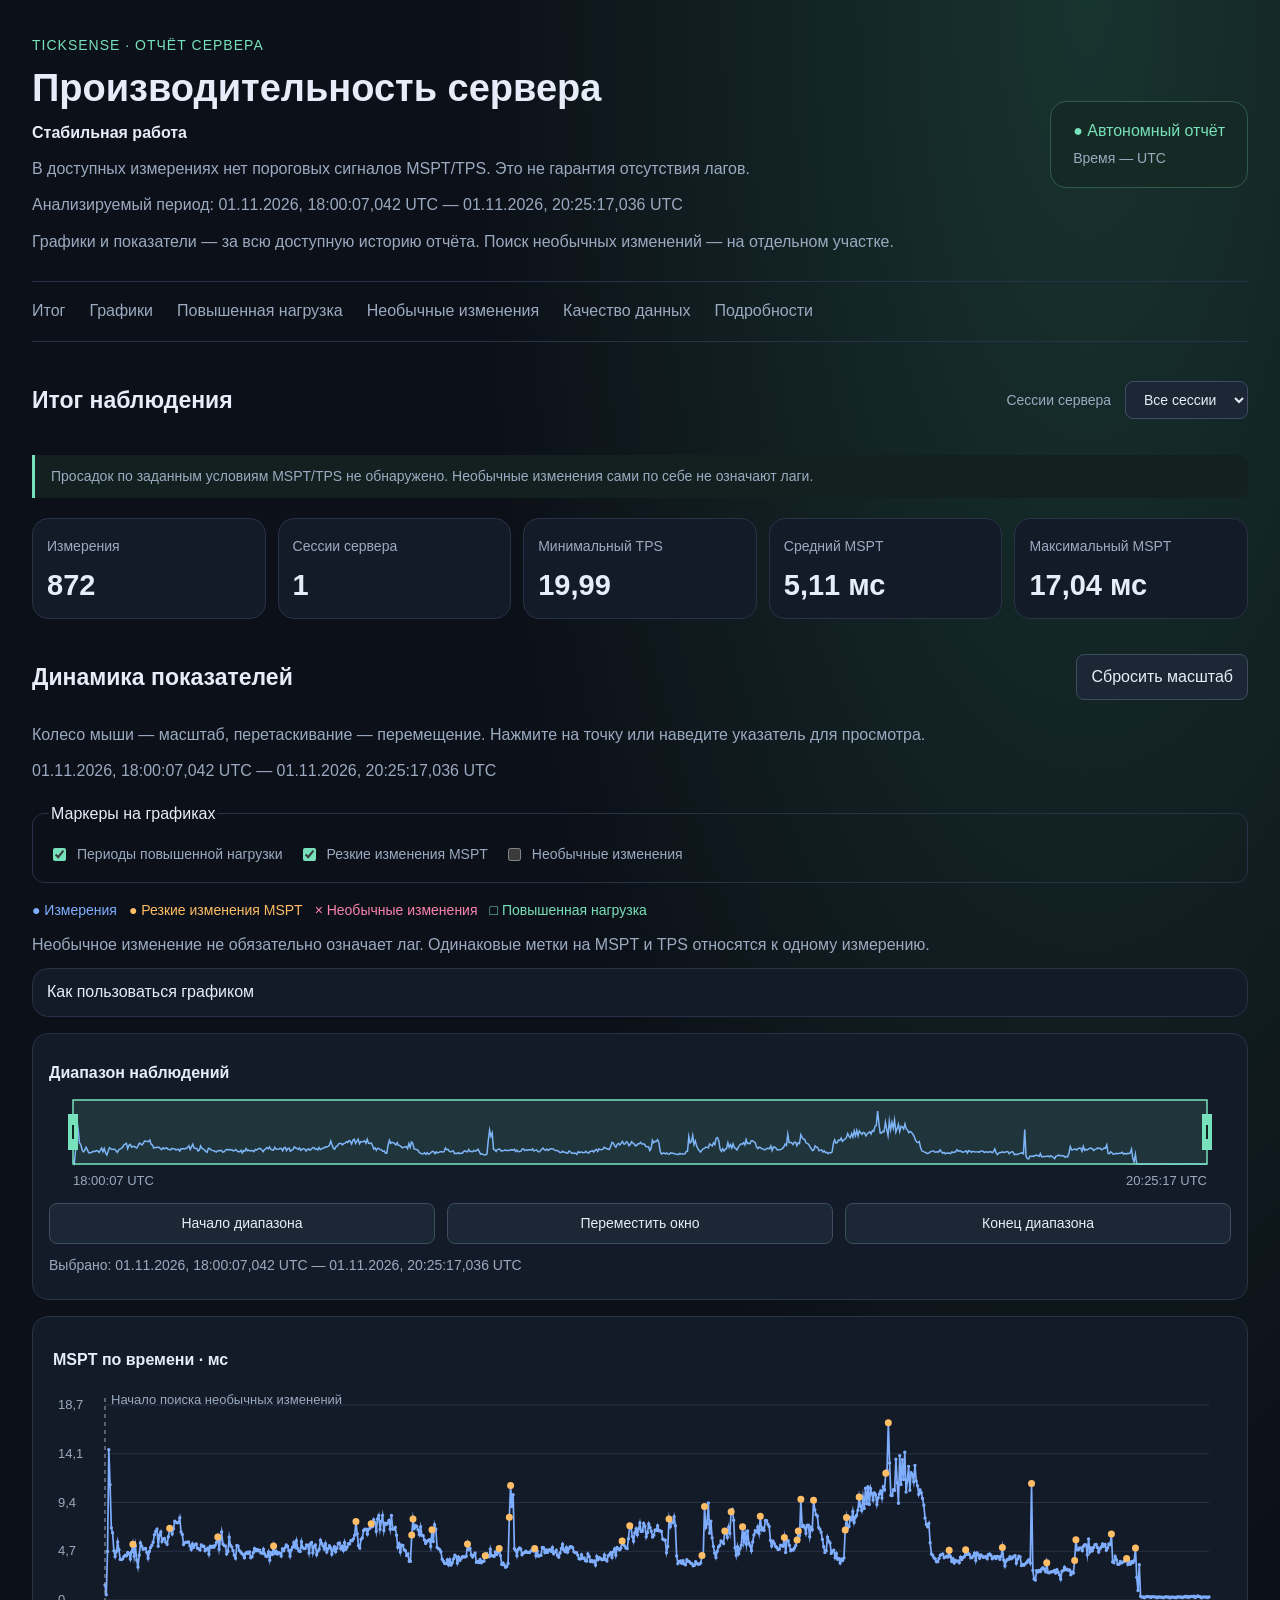
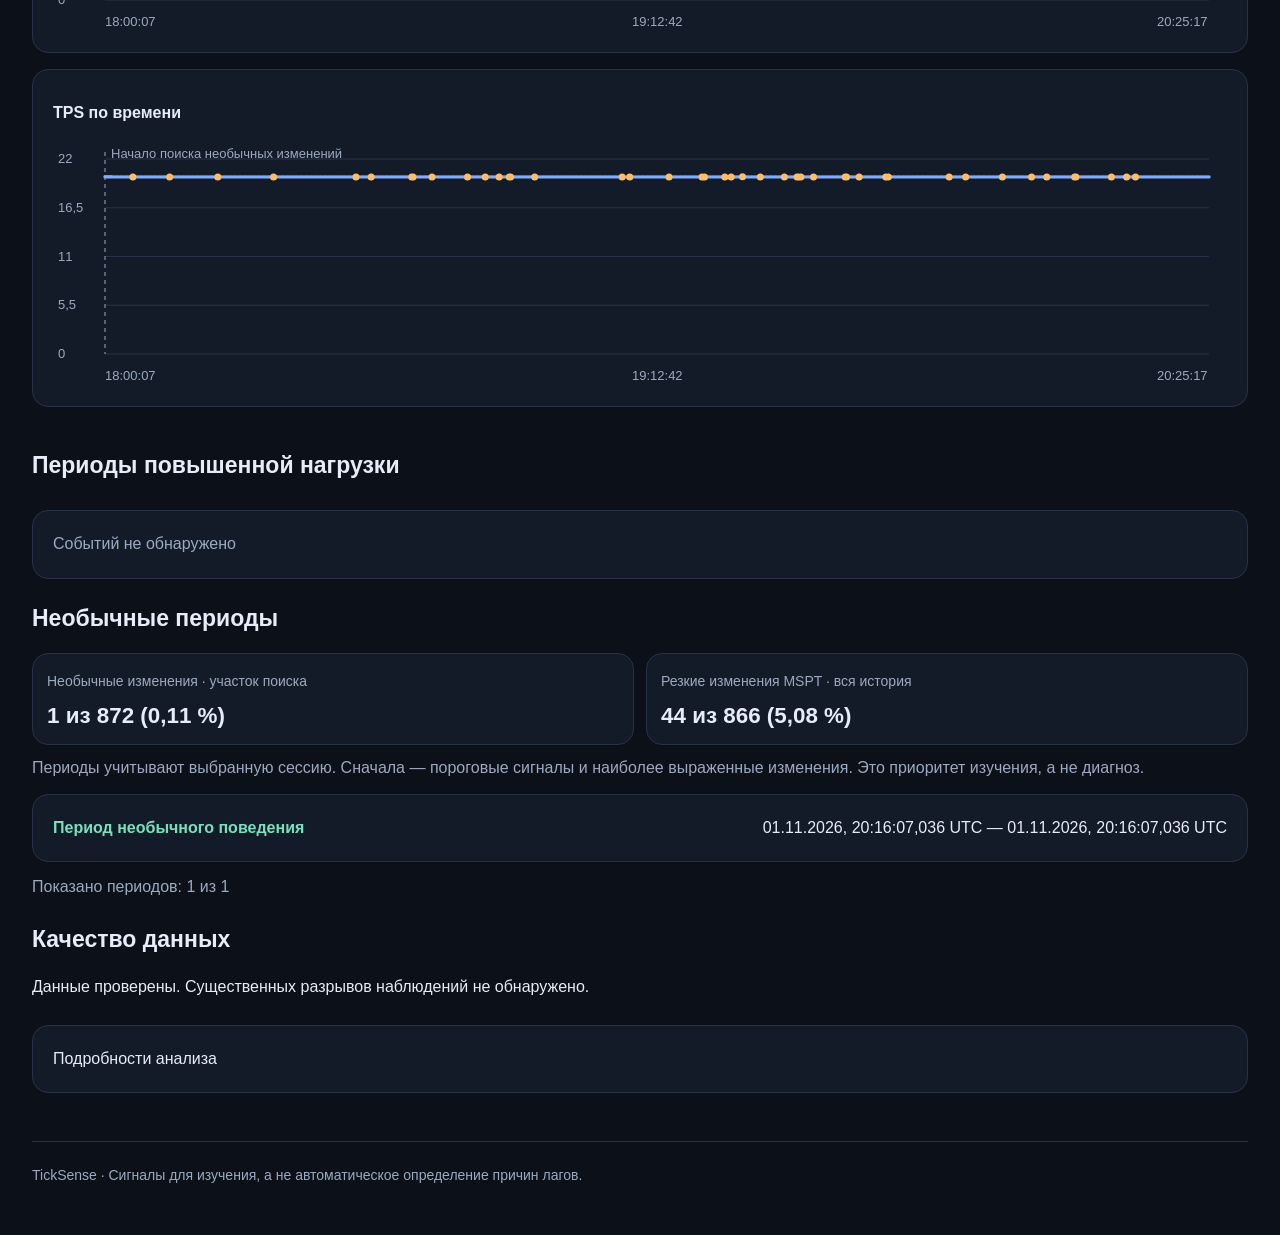
==== commit 2e2eb5b0: "docs(pages): regenerate Dragon Run demo with current Dashboard" ====
--- a/site/pilot-dragon.html
+++ b/site/pilot-dragon.html
@@ -2,34 +2,483 @@
 <html lang="ru">
 <head><meta charset="utf-8"><meta name="viewport" content="width=device-width,initial-scale=1">
 <meta http-equiv="Content-Security-Policy" content="default-src 'none'; script-src 'unsafe-inline'; style-src 'unsafe-inline'; connect-src 'none'; base-uri 'none'; form-action 'none'">
-<title>TickSense — отчёт о производительности</title><style>:root{color-scheme:dark;--bg:#0c1018;--panel:#141b28;--edge:#283246;--text:#e6edf8;--muted:#9baac0;--accent:#77e1bb}*{box-sizing:border-box}body{margin:0;background:radial-gradient(ellipse at 85% 0,#18342f 0,transparent 40%),var(--bg);color:var(--text);font:16px/1.65 Inter,"Segoe UI",Arial,sans-serif;font-variant-numeric:tabular-nums}main{max-width:1340px;margin:auto;padding:48px 32px}header{display:flex;justify-content:space-between;gap:24px;align-items:center;margin-bottom:36px}h1{font-size:clamp(32px,4vw,54px);line-height:1.12;letter-spacing:normal;margin:16px 0 22px}h1 span,.green{color:var(--accent)}h2{font-size:23px;letter-spacing:normal}h3{font-size:16px}p{margin:10px 0}.eyebrow{font-size:14px;letter-spacing:1px;color:var(--accent)}.muted,small,footer{color:var(--muted)}.offline{border:1px solid #31594d;background:#152a25;padding:16px 22px;border-radius:16px;color:var(--accent);white-space:nowrap}.offline small{font-size:14px}nav{display:flex;gap:24px;flex-wrap:wrap;border-block:1px solid var(--edge);padding:16px 0}a{color:var(--muted);text-decoration:none}a:hover{color:var(--accent)}section{margin-top:38px;scroll-margin-top:20px}.section-head{display:flex;justify-content:space-between;align-items:center;gap:16px;flex-wrap:wrap}.cards{display:grid;grid-template-columns:repeat(4,1fr);gap:12px}.card,.chart,details,.empty{background:var(--panel);border:1px solid var(--edge);border-radius:16px;padding:20px}.card strong{display:block;font-size:29px;margin-top:8px;font-weight:600}.card span{color:var(--muted);font-size:14px}.notice{border-left:3px solid var(--accent);padding:10px 16px;color:var(--muted);font-size:14px;background:#132020;border-radius:0 8px 8px 0;margin:20px 0}button,select{background:#1b2735;color:var(--text);border:1px solid #3d4c60;border-radius:8px;padding:9px 14px;font:inherit;cursor:pointer}button:hover,select:focus{border-color:var(--accent)}button:focus-visible,a:focus-visible{outline:2px solid var(--accent)}label{font-size:14px;color:var(--muted)}select{margin-left:10px}.chart{margin:16px 0;padding:16px 20px}canvas{display:block;width:100%;height:250px;touch-action:none;user-select:none;-webkit-user-select:none;cursor:grab}.legend{display:flex;flex-wrap:wrap;gap:18px;font-size:14px}.blue{color:#7faeff}.orange{color:#ffbd66}.pink{color:#fb83ae}#tooltip{position:fixed;max-width:min(360px,90vw);z-index:2;background:#1b2735;border:1px solid #64748b;border-radius:10px;padding:14px;white-space:pre-line;font-size:14px;pointer-events:none;box-shadow:0 12px 40px #0008}details{margin:12px 0}summary{cursor:pointer;display:flex;justify-content:space-between;flex-wrap:wrap;gap:12px}summary strong{color:var(--accent)}.stats{display:flex;flex-wrap:wrap;gap:12px 28px;color:var(--muted);font-size:14px;margin:16px 0}.context{display:grid;grid-template-columns:repeat(2,minmax(0,1fr));gap:10px}.context p{background:#0f1621;border:1px solid var(--edge);padding:12px;border-radius:9px;font-size:14px;overflow-wrap:anywhere}ul{padding-left:22px;color:var(--muted)}.empty{color:var(--muted)}.table-wrap{overflow-x:auto}table{border-collapse:collapse;width:100%;font-size:14px;white-space:nowrap}th,td{text-align:left;border-bottom:1px solid var(--edge);padding:12px}th{color:var(--muted);font-weight:500}footer{border-top:1px solid var(--edge);margin-top:48px;padding-top:22px;font-size:14px}@media(max-width:700px){main{padding:24px 16px}header{display:block}.offline{display:inline-block;margin-top:12px}.cards{grid-template-columns:repeat(2,1fr)}.context{grid-template-columns:1fr}nav{gap:14px;font-size:14px}canvas{height:220px}.card{padding:14px}.card strong{font-size:24px}}
-
-#navigator{height:130px;cursor:default}.nav-controls{display:flex;gap:12px;flex-wrap:wrap;margin-top:14px}.nav-controls button{flex:1;min-width:150px;font-size:14px;line-height:1.5}button:disabled{opacity:.5;cursor:default}.nav-controls button:focus-visible,canvas:focus-visible{outline:2px solid var(--accent);outline-offset:3px}h1,h2,h3,h4{font-weight:650}h2,h3,h4{line-height:1.35}.navigator .muted{font-size:14px;line-height:1.6}.card strong{line-height:1.25}.card span,th{line-height:1.5}#tooltip{line-height:1.6}.nav-controls button{touch-action:manipulation}@media(max-width:700px){#navigator{height:150px}.nav-controls{gap:8px}.nav-controls button{min-width:110px}h1{line-height:1.18}}
+<title>TickSense — отчёт о производительности</title><style>:root {
+    color-scheme: dark;
+    --bg: #0c1018;
+    --panel: #141b28;
+    --edge: #283246;
+    --text: #e6edf8;
+    --muted: #9baac0;
+    --accent: #77e1bb
+}
+
+* {
+    box-sizing: border-box
+}
+
+body {
+    margin: 0;
+    background: radial-gradient(ellipse at 85% 0, var(--health-glow) 0, transparent 40%), var(--bg);
+    color: var(--text);
+    font: 16px/1.65 Inter, "Segoe UI", Arial, sans-serif;
+    font-variant-numeric: tabular-nums
+}
+
+main {
+    max-width: 1340px;
+    margin: auto;
+    padding: 48px 32px
+}
+
+header {
+    display: flex;
+    justify-content: space-between;
+    gap: 24px;
+    align-items: center;
+    margin-bottom: 36px
+}
+
+h1 {
+    font-size: clamp(32px, 4vw, 54px);
+    line-height: 1.12;
+    letter-spacing: normal;
+    margin: 16px 0 22px
+}
+
+h1 span, .green {
+    color: var(--accent)
+}
+
+h2 {
+    font-size: 23px;
+    letter-spacing: normal
+}
+
+h3 {
+    font-size: 16px
+}
+
+p {
+    margin: 10px 0
+}
+
+.eyebrow {
+    font-size: 14px;
+    letter-spacing: 1px;
+    color: var(--accent)
+}
+
+.muted, small, footer {
+    color: var(--muted)
+}
+
+.offline {
+    border: 1px solid #31594d;
+    background: #152a25;
+    padding: 16px 22px;
+    border-radius: 16px;
+    color: var(--accent);
+    white-space: nowrap
+}
+
+.offline small {
+    font-size: 14px
+}
+
+nav {
+    display: flex;
+    gap: 24px;
+    flex-wrap: wrap;
+    border-block: 1px solid var(--edge);
+    padding: 16px 0
+}
+
+a {
+    color: var(--muted);
+    text-decoration: none
+}
+
+a:hover {
+    color: var(--accent)
+}
+
+section {
+    margin-top: 38px;
+    scroll-margin-top: 20px
+}
+
+.section-head {
+    display: flex;
+    justify-content: space-between;
+    align-items: center;
+    gap: 16px;
+    flex-wrap: wrap
+}
+
+.cards {
+    display: grid;
+    grid-template-columns:repeat(4, 1fr);
+    gap: 12px
+}
+
+.card, .chart, details, .empty {
+    background: var(--panel);
+    border: 1px solid var(--edge);
+    border-radius: 16px;
+    padding: 20px
+}
+
+.card strong {
+    display: block;
+    font-size: 29px;
+    margin-top: 8px;
+    font-weight: 600
+}
+
+.card span {
+    color: var(--muted);
+    font-size: 14px
+}
+
+.notice {
+    border-left: 3px solid var(--accent);
+    padding: 10px 16px;
+    color: var(--muted);
+    font-size: 14px;
+    background: #132020;
+    border-radius: 0 8px 8px 0;
+    margin: 20px 0
+}
+
+button, select {
+    background: #1b2735;
+    color: var(--text);
+    border: 1px solid #3d4c60;
+    border-radius: 8px;
+    padding: 9px 14px;
+    font: inherit;
+    cursor: pointer
+}
+
+button:hover, select:focus {
+    border-color: var(--accent)
+}
+
+button:focus-visible, a:focus-visible {
+    outline: 2px solid var(--accent)
+}
+
+label {
+    font-size: 14px;
+    color: var(--muted)
+}
+
+select {
+    margin-left: 10px
+}
+
+.chart {
+    margin: 16px 0;
+    padding: 16px 20px
+}
+
+canvas {
+    display: block;
+    width: 100%;
+    height: 250px;
+    touch-action: none;
+    user-select: none;
+    -webkit-user-select: none;
+    cursor: grab
+}
+
+.legend {
+    display: flex;
+    flex-wrap: wrap;
+    gap: 18px;
+    font-size: 14px
+}
+
+.blue {
+    color: #7faeff
+}
+
+.orange {
+    color: #ffbd66
+}
+
+.pink {
+    color: #fb83ae
+}
+
+#tooltip {
+    position: fixed;
+    max-width: min(360px, 90vw);
+    z-index: 2;
+    background: #1b2735;
+    border: 1px solid #64748b;
+    border-radius: 10px;
+    padding: 14px;
+    white-space: pre-line;
+    font-size: 14px;
+    pointer-events: none;
+    box-shadow: 0 12px 40px #0008
+}
+
+details {
+    margin: 12px 0
+}
+
+summary {
+    cursor: pointer;
+    display: flex;
+    justify-content: space-between;
+    flex-wrap: wrap;
+    gap: 12px
+}
+
+summary strong {
+    color: var(--accent)
+}
+
+.stats {
+    display: flex;
+    flex-wrap: wrap;
+    gap: 12px 28px;
+    color: var(--muted);
+    font-size: 14px;
+    margin: 16px 0
+}
+
+.context {
+    display: grid;
+    grid-template-columns:repeat(2, minmax(0, 1fr));
+    gap: 10px
+}
+
+.context p {
+    background: #0f1621;
+    border: 1px solid var(--edge);
+    padding: 12px;
+    border-radius: 9px;
+    font-size: 14px;
+    overflow-wrap: anywhere
+}
+
+ul {
+    padding-left: 22px;
+    color: var(--muted)
+}
+
+.empty {
+    color: var(--muted)
+}
+
+.table-wrap {
+    overflow-x: auto
+}
+
+table {
+    border-collapse: collapse;
+    width: 100%;
+    font-size: 14px;
+    white-space: nowrap
+}
+
+th, td {
+    text-align: left;
+    border-bottom: 1px solid var(--edge);
+    padding: 12px
+}
+
+th {
+    color: var(--muted);
+    font-weight: 500
+}
+
+footer {
+    border-top: 1px solid var(--edge);
+    margin-top: 48px;
+    padding-top: 22px;
+    font-size: 14px
+}
+
+@media (max-width: 700px) {
+    main {
+        padding: 24px 16px
+    }
+
+    header {
+        display: block
+    }
+
+    .offline {
+        display: inline-block;
+        margin-top: 12px
+    }
+
+    .cards {
+        grid-template-columns:repeat(2, 1fr)
+    }
+
+    .context {
+        grid-template-columns:1fr
+    }
+
+    nav {
+        gap: 14px;
+        font-size: 14px
+    }
+
+    canvas {
+        height: 220px
+    }
+
+    .card {
+        padding: 14px
+    }
+
+    .card strong {
+        font-size: 24px
+    }
+}
+
+#navigator {
+    height: 130px;
+    cursor: default
+}
+
+.nav-controls {
+    display: flex;
+    gap: 12px;
+    flex-wrap: wrap;
+    margin-top: 14px
+}
+
+.nav-controls button {
+    flex: 1;
+    min-width: 150px;
+    font-size: 14px;
+    line-height: 1.5
+}
+
+button:disabled {
+    opacity: .5;
+    cursor: default
+}
+
+.nav-controls button:focus-visible, canvas:focus-visible {
+    outline: 2px solid var(--accent);
+    outline-offset: 3px
+}
+
+h1, h2, h3, h4 {
+    font-weight: 650
+}
+
+h2, h3, h4 {
+    line-height: 1.35
+}
+
+.navigator .muted {
+    font-size: 14px;
+    line-height: 1.6
+}
+
+.card strong {
+    line-height: 1.25
+}
+
+.card span, th {
+    line-height: 1.5
+}
+
+#tooltip {
+    line-height: 1.6
+}
+
+.nav-controls button {
+    touch-action: manipulation
+}
+
+@media (max-width: 700px) {
+    #navigator {
+        height: 150px
+    }
+
+    .nav-controls {
+        gap: 8px
+    }
+
+    .nav-controls button {
+        min-width: 110px
+    }
+
+    h1 {
+        line-height: 1.18
+    }
+}
+
+.marker-controls {display:flex;flex-wrap:wrap;gap:1rem;border:1px solid #283246;border-radius:12px;padding:1rem;margin:1rem 0}
+.marker-controls label {display:flex;align-items:center;gap:.5rem;cursor:pointer}
+.marker-controls input {accent-color:#77e1bb}
+#result-cards .card strong {font-size:1.4rem}
+#result-cards .card p {margin-bottom:0}
+
+/* Compact administrator view; diagnostic content remains in native disclosures. */
+header {margin-bottom:16px;gap:16px}
+h1 {font-size:clamp(26px,3vw,38px);margin:8px 0}
+main {padding-top:24px}
+section {margin-top:24px}
+#cards {grid-template-columns:repeat(3,minmax(0,1fr))}
+#result-cards {grid-template-columns:repeat(2,minmax(0,1fr))}
+.card {padding:14px}
+#technical {margin-top:24px}
+.chart-help {padding:10px 14px;margin:10px 0}
+.navigator {padding:12px 16px}
+.navigator canvas {height:90px}
+.legend {gap:12px}
+@media(max-width:600px){#cards,#result-cards {grid-template-columns:1fr}header {align-items:flex-start}.offline {display:none}nav {gap:12px}.marker-controls {gap:.5rem}#tooltip {max-width:calc(100vw - 16px)}}
+/* Override the navigator's original ID rule while keeping readable axes. */
+#navigator {height:90px}
+
+#cards {grid-template-columns:repeat(auto-fit,minmax(150px,1fr))}
+/* Original ambient light; only its colour follows the telemetry status. */
+:root {--health-glow:#242c38}
+:root[data-health="GREEN"] {--health-glow:#18342f}
+:root[data-health="YELLOW"] {--health-glow:#3b2c17}
+:root[data-health="RED"] {--health-glow:#3a1821}
+#health-label {font-weight:650;margin-bottom:0}
 </style></head>
 <body><main>
-<header><div><p class="eyebrow">TICKSENSE · ЛОКАЛЬНЫЙ АНАЛИЗ</p><h1>Производительность<br>под наблюдением<span>.</span></h1><p class="muted">Измеренная телеметрия. Объяснимые сигналы. Без предположений о причинах.</p></div><div class="offline">● Автономный отчёт<br><small>Все временные метки — UTC</small></div></header>
-<noscript>Для интерактивных графиков включите JavaScript. Интернет не требуется.</noscript>
-<nav><a href="#overview">Обзор</a><a href="#charts">Графики</a><a href="#events">События производительности</a><a href="#ml">ML-аномалии</a></nav>
-<section id="overview"><div class="section-head"><h2>Обзор</h2><label>Сессии сервера <select id="session" aria-label="Сессии сервера"><option value="all">Все сессии</option></select></label></div><div id="cards" class="cards"></div><p class="notice">Пороговые эпизоды — регистрации отдельных сигналов. Их число не равно числу независимых проблем: сигналы могут пересекаться.</p></section>
-<section id="charts"><div class="section-head"><h2>Динамика показателей</h2><button id="reset">Сбросить масштаб</button></div><p class="muted">Колесо мыши — масштабирование около указателя. Перетаскивайте график для перемещения окна. Наведение или нажатие показывает ближайшую точку.</p>
+<header><div><p class="eyebrow">TICKSENSE · ОТЧЁТ СЕРВЕРА</p><h1>Производительность сервера</h1><p id="health-label" role="status"></p><p id="health-reason" class="muted"></p><p id="report-period" class="muted"></p><p class="muted">Графики и показатели — за всю доступную историю отчёта. Поиск необычных изменений — на отдельном участке.</p></div><div class="offline">● Автономный отчёт<br><small>Время — UTC</small></div></header>
+<noscript>Для графиков включите JavaScript. Интернет не требуется.</noscript>
+<nav><a href="#overview">Итог</a><a href="#charts">Графики</a><a href="#events">Повышенная нагрузка</a><a href="#ml">Необычные изменения</a><a href="#quality">Качество данных</a><a href="#technical">Подробности</a></nav>
+<section id="overview"><div class="section-head"><h2>Итог наблюдения</h2><label>Сессии сервера <select id="session" aria-label="Сессии сервера"><option value="all">Все сессии</option></select></label></div><p id="analysis-conclusion" class="notice"></p><div id="cards" class="cards"></div></section>
+<section id="charts"><div class="section-head"><h2>Динамика показателей</h2><button id="reset">Сбросить масштаб</button></div><p class="muted">Колесо мыши — масштаб, перетаскивание — перемещение. Нажмите на точку или наведите указатель для просмотра.</p>
 <p id="period" class="muted"></p>
-<div class="legend"><span class="blue">● Измерения</span><span class="orange">● Статистические аномалии</span><span class="pink">× ML-аномалии</span><span class="green">◆ Пороговые сигналы</span></div>
-<article class="chart navigator"><h3>Обзор диапазона · MSPT</h3><p id="nav-help" class="muted">Тяните боковые маркеры, чтобы изменить границы, или середину выделения, чтобы переместить окно. Мышь и сенсорный ввод поддерживаются. С клавиатуры: выберите кнопку ниже и используйте ← / →; Shift ускоряет шаг, Home / End перемещают к краям.</p>
+<fieldset class="marker-controls"><legend>Маркеры на графиках</legend><label><input id="show-events" type="checkbox" checked> Периоды повышенной нагрузки</label><label><input id="show-stat" type="checkbox" checked> Резкие изменения MSPT</label><label><input id="show-ml" type="checkbox"> Необычные изменения</label></fieldset>
+<div class="legend"><span class="blue">● Измерения</span><span class="orange">● Резкие изменения MSPT</span><span class="pink">× Необычные изменения</span><span class="green">□ Повышенная нагрузка</span></div>
+<p class="muted">Необычное изменение не обязательно означает лаг. Одинаковые метки на MSPT и TPS относятся к одному измерению.</p>
+<details class="chart-help"><summary>Как пользоваться графиком</summary><p id="nav-help">Тяните границы обзорного графика или середину выделения. С клавиатуры: выберите кнопку диапазона и используйте ← / →; Shift ускоряет шаг, Home / End — к краям. Переключатели скрывают только маркеры. Розовый крест — необычность относительно прежних наблюдений; оранжевая точка — локальное превышение MSPT; зелёная рамка — условие повышенного MSPT или снижения TPS. При совпадении метки накладываются. Метка на TPS не означает, что именно TPS отклонился.</p></details>
+<article class="chart navigator"><h3>Диапазон наблюдений</h3>
 <canvas id="navigator" aria-label="Обзорный график MSPT с выделенным временным диапазоном" aria-describedby="nav-help"></canvas>
 <div class="nav-controls" role="group" aria-label="Управление временным диапазоном с клавиатуры"><button id="nav-left" aria-describedby="nav-help">Начало диапазона</button><button id="nav-pan" aria-describedby="nav-help">Переместить окно</button><button id="nav-right" aria-describedby="nav-help">Конец диапазона</button></div><p id="nav-status" role="status" class="muted"></p></article>
 <article class="chart"><h3>MSPT по времени · мс</h3><canvas id="mspt" aria-label="График MSPT по времени, UTC"></canvas></article>
 <article class="chart"><h3>TPS по времени</h3><canvas id="tps" aria-label="График TPS по времени, UTC"></canvas></article>
 <div id="tooltip" role="status" hidden></div></section>
-<section id="events"><div class="section-head"><h2>События производительности</h2><span id="event-count" class="muted"></span></div><div id="event-list"></div></section>
-<section id="ml"><h2>ML-аномалии</h2><p class="notice">Оценка Isolation Forest — не вероятность проблемы и не доказательство ухудшения производительности. Чем ниже оценка, тем более необычно измерение для модели.</p><div id="ml-list"></div><button id="more" hidden>Показать ещё</button></section>
-<footer>TickSense · Исследовательский отчёт. Наблюдаемый временной охват не является точной длительностью лага.</footer>
-</main><script id="report-data" type="application/json">{"points": [{"timestamp_utc": "2026-11-01T18:00:07.042954000Z", "session_id": 1, "mspt_avg": 1.43939648, "tps_1m": 20.0181285223, "stat_anomaly": false, "ml_anomaly": false, "anomaly_score": 0.0262088759, "rolling_threshold": null, "csv_row": 2, "source_file": "Dragon Run.csv"}, {"timestamp_utc": "2026-11-01T18:00:17.040095000Z", "session_id": 1, "mspt_avg": 0.50438388, "tps_1m": 20.0181273782, "stat_anomaly": false, "ml_anomaly": false, "anomaly_score": 0.0840084985, "rolling_threshold": null, "csv_row": 3, "source_file": "Dragon Run.csv"}, {"timestamp_utc": "2026-11-01T18:00:27.038843000Z", "session_id": 1, "mspt_avg": 4.67294918, "tps_1m": 20.018137945, "stat_anomaly": false, "ml_anomaly": false, "anomaly_score": 0.2244909408, "rolling_threshold": null, "csv_row": 4, "source_file": "Dragon Run.csv"}, {"timestamp_utc": "2026-11-01T18:00:37.041971000Z", "session_id": 1, "mspt_avg": 14.43496682, "tps_1m": 20.0181376966, "stat_anomaly": false, "ml_anomaly": false, "anomaly_score": 0.0208381471, "rolling_threshold": null, "csv_row": 5, "source_file": "Dragon Run.csv"}, {"timestamp_utc": "2026-11-01T18:00:47.044179000Z", "session_id": 1, "mspt_avg": 11.07257105, "tps_1m": 20.0181503832, "stat_anomaly": false, "ml_anomaly": false, "anomaly_score": 0.0724324672, "rolling_threshold": null, "csv_row": 6, "source_file": "Dragon Run.csv"}, {"timestamp_utc": "2026-11-01T18:00:57.039419000Z", "session_id": 1, "mspt_avg": 6.93238956, "tps_1m": 20.0181378064, "stat_anomaly": false, "ml_anomaly": false, "anomaly_score": 0.1970380322, "rolling_threshold": null, "csv_row": 7, "source_file": "Dragon Run.csv"}, {"timestamp_utc": "2026-11-01T18:01:07.038497000Z", "session_id": 1, "mspt_avg": 6.45864554, "tps_1m": 20.0000149947, "stat_anomaly": false, "ml_anomaly": false, "anomaly_score": 0.2603909753, "rolling_threshold": 22.8837146573, "csv_row": 8, "source_file": "Dragon Run.csv"}, {"timestamp_utc": "2026-11-01T18:01:17.039305000Z", "session_id": 1, "mspt_avg": 4.72396943, "tps_1m": 20.000019984, "stat_anomaly": false, "ml_anomaly": false, "anomaly_score": 0.2776525623, "rolling_threshold": 21.9847649669, "csv_row": 9, "source_file": "Dragon Run.csv"}, {"timestamp_utc": "2026-11-01T18:01:27.038947000Z", "session_id": 1, "mspt_avg": 4.17621395, "tps_1m": 20.0000080797, "stat_anomaly": false, "ml_anomaly": false, "anomaly_score": 0.27196329, "rolling_threshold": 19.7571034495, "csv_row": 10, "source_file": "Dragon Run.csv"}, {"timestamp_utc": "2026-11-01T18:01:37.039566000Z", "session_id": 1, "mspt_avg": 4.66045045, "tps_1m": 19.9999920223, "stat_anomaly": false, "ml_anomaly": false, "anomaly_score": 0.2772168709, "rolling_threshold": 19.9448416201, "csv_row": 11, "source_file": "Dragon Run.csv"}, {"timestamp_utc": "2026-11-01T18:01:47.039238000Z", "session_id": 1, "mspt_avg": 5.58480624, "tps_1m": 19.9999914247, "stat_anomaly": false, "ml_anomaly": false, "anomaly_score": 0.2675101121, "rolling_threshold": 14.03008949, "csv_row": 12, "source_file": "Dragon Run.csv"}, {"timestamp_utc": "2026-11-01T18:01:57.039231000Z", "session_id": 1, "mspt_avg": 4.82714781, "tps_1m": 20.000004513, "stat_anomaly": false, "ml_anomaly": false, "anomaly_score": 0.2744404484, "rolling_threshold": 8.7095194674, "csv_row": 13, "source_file": "Dragon Run.csv"}, {"timestamp_utc": "2026-11-01T18:02:07.037611000Z", "session_id": 1, "mspt_avg": 3.90076352, "tps_1m": 20.0000003313, "stat_anomaly": false, "ml_anomaly": false, "anomaly_score": 0.2708023321, "rolling_threshold": 7.5233108318, "csv_row": 14, "source_file": "Dragon Run.csv"}, {"timestamp_utc": "2026-11-01T18:02:17.038017000Z", "session_id": 1, "mspt_avg": 3.89656183, "tps_1m": 19.9999979577, "stat_anomaly": false, "ml_anomaly": false, "anomaly_score": 0.2708023321, "rolling_threshold": 6.3930604504, "csv_row": 15, "source_file": "Dragon Run.csv"}, {"timestamp_utc": "2026-11-01T18:02:27.037335000Z", "session_id": 1, "mspt_avg": 3.95657372, "tps_1m": 20.0000010327, "stat_anomaly": false, "ml_anomaly": false, "anomaly_score": 0.27052396, "rolling_threshold": 6.4690618883, "csv_row": 16, "source_file": "Dragon Run.csv"}, {"timestamp_utc": "2026-11-01T18:02:37.038004000Z", "session_id": 1, "mspt_avg": 4.18778252, "tps_1m": 20.0000067827, "stat_anomaly": false, "ml_anomaly": false, "anomaly_score": 0.2729444443, "rolling_threshold": 6.5159331252, "csv_row": 17, "source_file": "Dragon Run.csv"}, {"timestamp_utc": "2026-11-01T18:02:47.038079000Z", "session_id": 1, "mspt_avg": 4.29866539, "tps_1m": 19.9999996407, "stat_anomaly": false, "ml_anomaly": false, "anomaly_score": 0.2771508713, "rolling_threshold": 6.4402919829, "csv_row": 18, "source_file": "Dragon Run.csv"}, {"timestamp_utc": "2026-11-01T18:02:57.038181000Z", "session_id": 1, "mspt_avg": 4.25211637, "tps_1m": 19.9999966467, "stat_anomaly": false, "ml_anomaly": false, "anomaly_score": 0.2761729695, "rolling_threshold": 5.2521887616, "csv_row": 19, "source_file": "Dragon Run.csv"}, {"timestamp_utc": "2026-11-01T18:03:07.038302000Z", "session_id": 1, "mspt_avg": 4.56414376, "tps_1m": 19.999997558, "stat_anomaly": false, "ml_anomaly": false, "anomaly_score": 0.2753664321, "rolling_threshold": 4.6353135111, "csv_row": 20, "source_file": "Dragon Run.csv"}, {"timestamp_utc": "2026-11-01T18:03:17.037543000Z", "session_id": 1, "mspt_avg": 4.4722924, "tps_1m": 20.0000009163, "stat_anomaly": false, "ml_anomaly": false, "anomaly_score": 0.2746536753, "rolling_threshold": 4.9228273263, "csv_row": 21, "source_file": "Dragon Run.csv"}, {"timestamp_utc": "2026-11-01T18:03:27.037495000Z", "session_id": 1, "mspt_avg": 3.93718431, "tps_1m": 19.9999922797, "stat_anomaly": false, "ml_anomaly": false, "anomaly_score": 0.2696582404, "rolling_threshold": 4.9341260478, "csv_row": 22, "source_file": "Dragon Run.csv"}, {"timestamp_utc": "2026-11-01T18:03:37.037595000Z", "session_id": 1, "mspt_avg": 4.6266886, "tps_1m": 20.000001142, "stat_anomaly": false, "ml_anomaly": false, "anomaly_score": 0.2772168709, "rolling_threshold": 4.9490275329, "csv_row": 23, "source_file": "Dragon Run.csv"}, {"timestamp_utc": "2026-11-01T18:03:47.038469000Z", "session_id": 1, "mspt_avg": 5.36657453, "tps_1m": 19.999999453, "stat_anomaly": true, "ml_anomaly": false, "anomaly_score": 0.2685268125, "rolling_threshold": 5.1169490277, "csv_row": 24, "source_file": "Dragon Run.csv"}, {"timestamp_utc": "2026-11-01T18:03:57.038226000Z", "session_id": 1, "mspt_avg": 4.1958389, "tps_1m": 20.0000062173, "stat_anomaly": false, "ml_anomaly": false, "anomaly_score": 0.2743703469, "rolling_threshold": 5.970297793, "csv_row": 25, "source_file": "Dragon Run.csv"}, {"timestamp_utc": "2026-11-01T18:04:07.037525000Z", "session_id": 1, "mspt_avg": 5.20111044, "tps_1m": 20.0000028943, "stat_anomaly": false, "ml_anomaly": false, "anomaly_score": 0.2745544996, "rolling_threshold": 5.9825044428, "csv_row": 26, "source_file": "Dragon Run.csv"}, {"timestamp_utc": "2026-11-01T18:04:17.037520000Z", "session_id": 1, "mspt_avg": 3.8548548, "tps_1m": 20.0000010143, "stat_anomaly": false, "ml_anomaly": false, "anomaly_score": 0.2713164, "rolling_threshold": 6.3100731034, "csv_row": 27, "source_file": "Dragon Run.csv"}, {"timestamp_utc": "2026-11-01T18:04:27.038096000Z", "session_id": 1, "mspt_avg": 3.17688205, "tps_1m": 20.0000004803, "stat_anomaly": false, "ml_anomaly": false, "anomaly_score": 0.2792034944, "rolling_threshold": 6.4646235506, "csv_row": 28, "source_file": "Dragon Run.csv"}, {"timestamp_utc": "2026-11-01T18:04:37.037618000Z", "session_id": 1, "mspt_avg": 4.30299088, "tps_1m": 20.0000058713, "stat_anomaly": false, "ml_anomaly": false, "anomaly_score": 0.2771508713, "rolling_threshold": 6.90005996, "csv_row": 29, "source_file": "Dragon Run.csv"}, {"timestamp_utc": "2026-11-01T18:04:47.036951000Z", "session_id": 1, "mspt_avg": 5.4878069, "tps_1m": 20.0000033183, "stat_anomaly": false, "ml_anomaly": false, "anomaly_score": 0.269997931, "rolling_threshold": 6.8254493046, "csv_row": 30, "source_file": "Dragon Run.csv"}, {"timestamp_utc": "2026-11-01T18:04:57.037492000Z", "session_id": 1, "mspt_avg": 5.17991541, "tps_1m": 19.999999394, "stat_anomaly": false, "ml_anomaly": false, "anomaly_score": 0.2745544996, "rolling_threshold": 6.9380135662, "csv_row": 31, "source_file": "Dragon Run.csv"}, {"timestamp_utc": "2026-11-01T18:05:07.037554000Z", "session_id": 1, "mspt_avg": 4.88336989, "tps_1m": 20.0000053357, "stat_anomaly": false, "ml_anomaly": false, "anomaly_score": 0.2734928229, "rolling_threshold": 7.2599226584, "csv_row": 32, "source_file": "Dragon Run.csv"}, {"timestamp_utc": "2026-11-01T18:05:17.037334000Z", "session_id": 1, "mspt_avg": 4.93142677, "tps_1m": 19.9999893467, "stat_anomaly": false, "ml_anomaly": false, "anomaly_score": 0.2741672128, "rolling_threshold": 7.0923534468, "csv_row": 33, "source_file": "Dragon Run.csv"}, {"timestamp_utc": "2026-11-01T18:05:27.050980000Z", "session_id": 1, "mspt_avg": 4.96102932, "tps_1m": 20.000020189, "stat_anomaly": false, "ml_anomaly": false, "anomaly_score": 0.2741344236, "rolling_threshold": 7.1365297764, "csv_row": 34, "source_file": "Dragon Run.csv"}, {"timestamp_utc": "2026-11-01T18:05:37.037214000Z", "session_id": 1, "mspt_avg": 4.57377203, "tps_1m": 20.000013873, "stat_anomaly": false, "ml_anomaly": false, "anomaly_score": 0.2753664321, "rolling_threshold": 6.1314149308, "csv_row": 35, "source_file": "Dragon Run.csv"}, {"timestamp_utc": "2026-11-01T18:05:47.037330000Z", "session_id": 1, "mspt_avg": 4.00249971, "tps_1m": 20.0000017577, "stat_anomaly": false, "ml_anomaly": false, "anomaly_score": 0.2722192095, "rolling_threshold": 5.9243986243, "csv_row": 36, "source_file": "Dragon Run.csv"}, {"timestamp_utc": "2026-11-01T18:05:57.037238000Z", "session_id": 1, "mspt_avg": 4.65746218, "tps_1m": 20.0000045167, "stat_anomaly": false, "ml_anomaly": false, "anomaly_score": 0.2772168709, "rolling_threshold": 6.0065232833, "csv_row": 37, "source_file": "Dragon Run.csv"}, {"timestamp_utc": "2026-11-01T18:06:07.036966000Z", "session_id": 1, "mspt_avg": 5.04034703, "tps_1m": 20.0000113087, "stat_anomaly": false, "ml_anomaly": false, "anomaly_score": 0.2722596543, "rolling_threshold": 5.7528537315, "csv_row": 38, "source_file": "Dragon Run.csv"}, {"timestamp_utc": "2026-11-01T18:06:17.036969000Z", "session_id": 1, "mspt_avg": 5.26158684, "tps_1m": 20.0000081593, "stat_anomaly": false, "ml_anomaly": false, "anomaly_score": 0.270946727, "rolling_threshold": 5.8497880415, "csv_row": 39, "source_file": "Dragon Run.csv"}, {"timestamp_utc": "2026-11-01T18:06:27.037470000Z", "session_id": 1, "mspt_avg": 5.55036946, "tps_1m": 19.999987754, "stat_anomaly": false, "ml_anomaly": false, "anomaly_score": 0.2699930506, "rolling_threshold": 6.0836438443, "csv_row": 40, "source_file": "Dragon Run.csv"}, {"timestamp_utc": "2026-11-01T18:06:37.037240000Z", "session_id": 1, "mspt_avg": 6.27672566, "tps_1m": 19.9999875863, "stat_anomaly": false, "ml_anomaly": false, "anomaly_score": 0.2613501691, "rolling_threshold": 6.5059702223, "csv_row": 41, "source_file": "Dragon Run.csv"}, {"timestamp_utc": "2026-11-01T18:06:47.037525000Z", "session_id": 1, "mspt_avg": 6.59859735, "tps_1m": 20.0000017497, "stat_anomaly": false, "ml_anomaly": false, "anomaly_score": 0.2599573913, "rolling_threshold": 7.4597684629, "csv_row": 42, "source_file": "Dragon Run.csv"}, {"timestamp_utc": "2026-11-01T18:06:57.037012000Z", "session_id": 1, "mspt_avg": 6.80375572, "tps_1m": 20.000002314, "stat_anomaly": false, "ml_anomaly": false, "anomaly_score": 0.2468623003, "rolling_threshold": 7.7955168487, "csv_row": 43, "source_file": "Dragon Run.csv"}, {"timestamp_utc": "2026-11-01T18:07:07.037013000Z", "session_id": 1, "mspt_avg": 5.15648887, "tps_1m": 19.9999845887, "stat_anomaly": false, "ml_anomaly": false, "anomaly_score": 0.2730997218, "rolling_threshold": 8.1316059059, "csv_row": 44, "source_file": "Dragon Run.csv"}, {"timestamp_utc": "2026-11-01T18:07:17.037435000Z", "session_id": 1, "mspt_avg": 6.24143244, "tps_1m": 20.0000113747, "stat_anomaly": false, "ml_anomaly": false, "anomaly_score": 0.2616144915, "rolling_threshold": 8.0706814611, "csv_row": 45, "source_file": "Dragon Run.csv"}, {"timestamp_utc": "2026-11-01T18:07:27.059460000Z", "session_id": 1, "mspt_avg": 6.53624065, "tps_1m": 20.0000124703, "stat_anomaly": false, "ml_anomaly": false, "anomaly_score": 0.2599573913, "rolling_threshold": 7.9958890503, "csv_row": 46, "source_file": "Dragon Run.csv"}, {"timestamp_utc": "2026-11-01T18:07:37.037451000Z", "session_id": 1, "mspt_avg": 5.622815, "tps_1m": 20.0000026597, "stat_anomaly": false, "ml_anomaly": false, "anomaly_score": 0.2664391347, "rolling_threshold": 8.0204810582, "csv_row": 47, "source_file": "Dragon Run.csv"}, {"timestamp_utc": "2026-11-01T18:07:47.037417000Z", "session_id": 1, "mspt_avg": 5.87195361, "tps_1m": 19.9999976533, "stat_anomaly": false, "ml_anomaly": false, "anomaly_score": 0.2663478732, "rolling_threshold": 8.0810971307, "csv_row": 48, "source_file": "Dragon Run.csv"}, {"timestamp_utc": "2026-11-01T18:07:57.037466000Z", "session_id": 1, "mspt_avg": 5.9187511, "tps_1m": 20.0000129257, "stat_anomaly": false, "ml_anomaly": false, "anomaly_score": 0.2663478732, "rolling_threshold": 7.8650979283, "csv_row": 49, "source_file": "Dragon Run.csv"}, {"timestamp_utc": "2026-11-01T18:08:07.037461000Z", "session_id": 1, "mspt_avg": 5.54423045, "tps_1m": 20.0000084863, "stat_anomaly": false, "ml_anomaly": false, "anomaly_score": 0.2699930506, "rolling_threshold": 7.331093143, "csv_row": 50, "source_file": "Dragon Run.csv"}, {"timestamp_utc": "2026-11-01T18:08:17.036939000Z", "session_id": 1, "mspt_avg": 5.35501164, "tps_1m": 19.9999937933, "stat_anomaly": false, "ml_anomaly": false, "anomaly_score": 0.2685268125, "rolling_threshold": 7.0841340513, "csv_row": 51, "source_file": "Dragon Run.csv"}, {"timestamp_utc": "2026-11-01T18:08:27.037455000Z", "session_id": 1, "mspt_avg": 6.0779913, "tps_1m": 20.0000060507, "stat_anomaly": false, "ml_anomaly": false, "anomaly_score": 0.2661022424, "rolling_threshold": 7.049280136, "csv_row": 52, "source_file": "Dragon Run.csv"}, {"timestamp_utc": "2026-11-01T18:08:37.037461000Z", "session_id": 1, "mspt_avg": 6.90447717, "tps_1m": 20.000001535, "stat_anomaly": true, "ml_anomaly": false, "anomaly_score": 0.2447378632, "rolling_threshold": 6.5406488192, "csv_row": 53, "source_file": "Dragon Run.csv"}, {"timestamp_utc": "2026-11-01T18:08:47.037443000Z", "session_id": 1, "mspt_avg": 6.66966973, "tps_1m": 20.0000039433, "stat_anomaly": false, "ml_anomaly": false, "anomaly_score": 0.2537075521, "rolling_threshold": 7.5626276297, "csv_row": 54, "source_file": "Dragon Run.csv"}, {"timestamp_utc": "2026-11-01T18:08:57.037114000Z", "session_id": 1, "mspt_avg": 6.34230652, "tps_1m": 19.9999844717, "stat_anomaly": false, "ml_anomaly": false, "anomaly_score": 0.2606999082, "rolling_threshold": 7.9111166588, "csv_row": 55, "source_file": "Dragon Run.csv"}, {"timestamp_utc": "2026-11-01T18:09:07.037966000Z", "session_id": 1, "mspt_avg": 6.84832892, "tps_1m": 19.999992898, "stat_anomaly": false, "ml_anomaly": false, "anomaly_score": 0.2468623003, "rolling_threshold": 7.9887165201, "csv_row": 56, "source_file": "Dragon Run.csv"}, {"timestamp_utc": "2026-11-01T18:09:17.037205000Z", "session_id": 1, "mspt_avg": 7.56691385, "tps_1m": 19.9999952153, "stat_anomaly": false, "ml_anomaly": false, "anomaly_score": 0.2207117199, "rolling_threshold": 8.1260585144, "csv_row": 57, "source_file": "Dragon Run.csv"}, {"timestamp_utc": "2026-11-01T18:09:27.037680000Z", "session_id": 1, "mspt_avg": 7.48813635, "tps_1m": 19.999980524, "stat_anomaly": false, "ml_anomaly": false, "anomaly_score": 0.2237364401, "rolling_threshold": 8.2785831791, "csv_row": 58, "source_file": "Dragon Run.csv"}, {"timestamp_utc": "2026-11-01T18:09:37.037514000Z", "session_id": 1, "mspt_avg": 7.41367089, "tps_1m": 20.0000032273, "stat_anomaly": false, "ml_anomaly": false, "anomaly_score": 0.2241181975, "rolling_threshold": 8.3949347542, "csv_row": 59, "source_file": "Dragon Run.csv"}, {"timestamp_utc": "2026-11-01T18:09:47.037296000Z", "session_id": 1, "mspt_avg": 7.44500654, "tps_1m": 20.0000010157, "stat_anomaly": false, "ml_anomaly": false, "anomaly_score": 0.2232389194, "rolling_threshold": 8.5712075178, "csv_row": 60, "source_file": "Dragon Run.csv"}, {"timestamp_utc": "2026-11-01T18:09:57.037621000Z", "session_id": 1, "mspt_avg": 7.90427208, "tps_1m": 19.999999425, "stat_anomaly": false, "ml_anomaly": false, "anomaly_score": 0.2131031777, "rolling_threshold": 8.6421457152, "csv_row": 61, "source_file": "Dragon Run.csv"}, {"timestamp_utc": "2026-11-01T18:10:07.037534000Z", "session_id": 1, "mspt_avg": 6.53881926, "tps_1m": 20.0000011483, "stat_anomaly": false, "ml_anomaly": false, "anomaly_score": 0.2599573913, "rolling_threshold": 8.4702391638, "csv_row": 62, "source_file": "Dragon Run.csv"}, {"timestamp_utc": "2026-11-01T18:10:17.036986000Z", "session_id": 1, "mspt_avg": 6.30454834, "tps_1m": 20.0000045413, "stat_anomaly": false, "ml_anomaly": false, "anomaly_score": 0.2609553586, "rolling_threshold": 8.7567000096, "csv_row": 63, "source_file": "Dragon Run.csv"}, {"timestamp_utc": "2026-11-01T18:10:27.036934000Z", "session_id": 1, "mspt_avg": 5.33515568, "tps_1m": 20.000000039, "stat_anomaly": false, "ml_anomaly": false, "anomaly_score": 0.2685268125, "rolling_threshold": 9.0423325248, "csv_row": 64, "source_file": "Dragon Run.csv"}, {"timestamp_utc": "2026-11-01T18:10:37.037452000Z", "session_id": 1, "mspt_avg": 5.50518973, "tps_1m": 19.999998241, "stat_anomaly": false, "ml_anomaly": false, "anomaly_score": 0.269997931, "rolling_threshold": 9.6595431024, "csv_row": 65, "source_file": "Dragon Run.csv"}, {"timestamp_utc": "2026-11-01T18:10:47.036996000Z", "session_id": 1, "mspt_avg": 5.54661748, "tps_1m": 20.0000011887, "stat_anomaly": false, "ml_anomaly": false, "anomaly_score": 0.2699930506, "rolling_threshold": 9.5798924214, "csv_row": 66, "source_file": "Dragon Run.csv"}, {"timestamp_utc": "2026-11-01T18:10:57.037445000Z", "session_id": 1, "mspt_avg": 5.56149263, "tps_1m": 20.0000003973, "stat_anomaly": false, "ml_anomaly": false, "anomaly_score": 0.2678992974, "rolling_threshold": 9.0937403656, "csv_row": 67, "source_file": "Dragon Run.csv"}, {"timestamp_utc": "2026-11-01T18:11:07.036997000Z", "session_id": 1, "mspt_avg": 5.56859431, "tps_1m": 20.0000165727, "stat_anomaly": false, "ml_anomaly": false, "anomaly_score": 0.2678992974, "rolling_threshold": 7.2832544627, "csv_row": 68, "source_file": "Dragon Run.csv"}, {"timestamp_utc": "2026-11-01T18:11:17.037022000Z", "session_id": 1, "mspt_avg": 5.20305983, "tps_1m": 20.000005095, "stat_anomaly": false, "ml_anomaly": false, "anomaly_score": 0.2739925245, "rolling_threshold": 6.6522053674, "csv_row": 69, "source_file": "Dragon Run.csv"}, {"timestamp_utc": "2026-11-01T18:11:27.037009000Z", "session_id": 1, "mspt_avg": 4.85493264, "tps_1m": 20.0000033567, "stat_anomaly": false, "ml_anomaly": false, "anomaly_score": 0.2748032232, "rolling_threshold": 5.9043052521, "csv_row": 70, "source_file": "Dragon Run.csv"}, {"timestamp_utc": "2026-11-01T18:11:37.037481000Z", "session_id": 1, "mspt_avg": 5.39856684, "tps_1m": 20.0000086803, "stat_anomaly": false, "ml_anomaly": false, "anomaly_score": 0.2695336729, "rolling_threshold": 6.2414261296, "csv_row": 71, "source_file": "Dragon Run.csv"}, {"timestamp_utc": "2026-11-01T18:11:47.036981000Z", "session_id": 1, "mspt_avg": 5.0693681, "tps_1m": 20.000001649, "stat_anomaly": false, "ml_anomaly": false, "anomaly_score": 0.2722596543, "rolling_threshold": 6.2041022869, "csv_row": 72, "source_file": "Dragon Run.csv"}, {"timestamp_utc": "2026-11-01T18:11:57.037363000Z", "session_id": 1, "mspt_avg": 5.31932582, "tps_1m": 19.9999970143, "stat_anomaly": false, "ml_anomaly": false, "anomaly_score": 0.2703290737, "rolling_threshold": 6.1324010733, "csv_row": 73, "source_file": "Dragon Run.csv"}, {"timestamp_utc": "2026-11-01T18:12:07.037263000Z", "session_id": 1, "mspt_avg": 5.38934379, "tps_1m": 19.9999888273, "stat_anomaly": false, "ml_anomaly": false, "anomaly_score": 0.2695336729, "rolling_threshold": 5.9922754554, "csv_row": 74, "source_file": "Dragon Run.csv"}, {"timestamp_utc": "2026-11-01T18:12:17.037017000Z", "session_id": 1, "mspt_avg": 4.97898091, "tps_1m": 20.0000098107, "stat_anomaly": false, "ml_anomaly": false, "anomaly_score": 0.2741872409, "rolling_threshold": 5.8428189193, "csv_row": 75, "source_file": "Dragon Run.csv"}, {"timestamp_utc": "2026-11-01T18:12:27.037075000Z", "session_id": 1, "mspt_avg": 4.91830683, "tps_1m": 19.999999644, "stat_anomaly": false, "ml_anomaly": false, "anomaly_score": 0.2741672128, "rolling_threshold": 5.8636436836, "csv_row": 76, "source_file": "Dragon Run.csv"}, {"timestamp_utc": "2026-11-01T18:12:37.037163000Z", "session_id": 1, "mspt_avg": 4.79586656, "tps_1m": 19.9999868547, "stat_anomaly": false, "ml_anomaly": false, "anomaly_score": 0.2761739002, "rolling_threshold": 5.8253872522, "csv_row": 77, "source_file": "Dragon Run.csv"}, {"timestamp_utc": "2026-11-01T18:12:47.037006000Z", "session_id": 1, "mspt_avg": 5.28627511, "tps_1m": 20.0000011303, "stat_anomaly": false, "ml_anomaly": false, "anomaly_score": 0.270946727, "rolling_threshold": 5.7758650594, "csv_row": 78, "source_file": "Dragon Run.csv"}, {"timestamp_utc": "2026-11-01T18:12:57.037442000Z", "session_id": 1, "mspt_avg": 5.16296619, "tps_1m": 20.0000024847, "stat_anomaly": false, "ml_anomaly": false, "anomaly_score": 0.2730997218, "rolling_threshold": 5.8560943903, "csv_row": 79, "source_file": "Dragon Run.csv"}, {"timestamp_utc": "2026-11-01T18:13:07.037039000Z", "session_id": 1, "mspt_avg": 5.16552587, "tps_1m": 20.0000138423, "stat_anomaly": false, "ml_anomaly": false, "anomaly_score": 0.2730997218, "rolling_threshold": 5.7750420848, "csv_row": 80, "source_file": "Dragon Run.csv"}, {"timestamp_utc": "2026-11-01T18:13:17.037622000Z", "session_id": 1, "mspt_avg": 4.73708777, "tps_1m": 19.9999849333, "stat_anomaly": false, "ml_anomaly": false, "anomaly_score": 0.2776525623, "rolling_threshold": 5.6026899888, "csv_row": 81, "source_file": "Dragon Run.csv"}, {"timestamp_utc": "2026-11-01T18:13:27.036991000Z", "session_id": 1, "mspt_avg": 4.8897273, "tps_1m": 19.9999948313, "stat_anomaly": false, "ml_anomaly": false, "anomaly_score": 0.2734928229, "rolling_threshold": 5.6853720037, "csv_row": 82, "source_file": "Dragon Run.csv"}, {"timestamp_utc": "2026-11-01T18:13:37.037645000Z", "session_id": 1, "mspt_avg": 4.96832422, "tps_1m": 20.000003808, "stat_anomaly": false, "ml_anomaly": false, "anomaly_score": 0.2741344236, "rolling_threshold": 5.6885418106, "csv_row": 83, "source_file": "Dragon Run.csv"}, {"timestamp_utc": "2026-11-01T18:13:47.037429000Z", "session_id": 1, "mspt_avg": 4.39001831, "tps_1m": 19.9999915357, "stat_anomaly": false, "ml_anomaly": false, "anomaly_score": 0.2765853761, "rolling_threshold": 5.6510489157, "csv_row": 84, "source_file": "Dragon Run.csv"}, {"timestamp_utc": "2026-11-01T18:13:57.036956000Z", "session_id": 1, "mspt_avg": 5.17056226, "tps_1m": 19.9999979243, "stat_anomaly": false, "ml_anomaly": false, "anomaly_score": 0.2745544996, "rolling_threshold": 5.7651844572, "csv_row": 85, "source_file": "Dragon Run.csv"}, {"timestamp_utc": "2026-11-01T18:14:07.037399000Z", "session_id": 1, "mspt_avg": 5.07450239, "tps_1m": 19.9999814527, "stat_anomaly": false, "ml_anomaly": false, "anomaly_score": 0.2722596543, "rolling_threshold": 5.7708004143, "csv_row": 86, "source_file": "Dragon Run.csv"}, {"timestamp_utc": "2026-11-01T18:14:17.037539000Z", "session_id": 1, "mspt_avg": 5.18024877, "tps_1m": 19.9999972607, "stat_anomaly": false, "ml_anomaly": false, "anomaly_score": 0.2745544996, "rolling_threshold": 5.7098227303, "csv_row": 87, "source_file": "Dragon Run.csv"}, {"timestamp_utc": "2026-11-01T18:14:27.037138000Z", "session_id": 1, "mspt_avg": 5.07807872, "tps_1m": 20.000002608, "stat_anomaly": false, "ml_anomaly": false, "anomaly_score": 0.2722596543, "rolling_threshold": 5.8300227384, "csv_row": 88, "source_file": "Dragon Run.csv"}, {"timestamp_utc": "2026-11-01T18:14:37.037603000Z", "session_id": 1, "mspt_avg": 5.27815218, "tps_1m": 19.999994441, "stat_anomaly": false, "ml_anomaly": false, "anomaly_score": 0.270946727, "rolling_threshold": 5.8700520966, "csv_row": 89, "source_file": "Dragon Run.csv"}, {"timestamp_utc": "2026-11-01T18:14:47.037387000Z", "session_id": 1, "mspt_avg": 5.56051537, "tps_1m": 20.0000051333, "stat_anomaly": false, "ml_anomaly": false, "anomaly_score": 0.2678992974, "rolling_threshold": 5.9939867526, "csv_row": 90, "source_file": "Dragon Run.csv"}, {"timestamp_utc": "2026-11-01T18:14:57.037035000Z", "session_id": 1, "mspt_avg": 6.05941996, "tps_1m": 19.9999900223, "stat_anomaly": true, "ml_anomaly": false, "anomaly_score": 0.2660662732, "rolling_threshold": 5.7679707793, "csv_row": 91, "source_file": "Dragon Run.csv"}, {"timestamp_utc": "2026-11-01T18:15:07.037535000Z", "session_id": 1, "mspt_avg": 4.88617675, "tps_1m": 19.9999990563, "stat_anomaly": false, "ml_anomaly": false, "anomaly_score": 0.2734928229, "rolling_threshold": 6.5169825146, "csv_row": 92, "source_file": "Dragon Run.csv"}, {"timestamp_utc": "2026-11-01T18:15:17.037521000Z", "session_id": 1, "mspt_avg": 5.73014937, "tps_1m": 19.9999758177, "stat_anomaly": false, "ml_anomaly": false, "anomaly_score": 0.2647467103, "rolling_threshold": 6.5918994215, "csv_row": 93, "source_file": "Dragon Run.csv"}, {"timestamp_utc": "2026-11-01T18:15:27.037099000Z", "session_id": 1, "mspt_avg": 6.54511055, "tps_1m": 19.9999930147, "stat_anomaly": false, "ml_anomaly": false, "anomaly_score": 0.2599573913, "rolling_threshold": 6.7369389176, "csv_row": 94, "source_file": "Dragon Run.csv"}, {"timestamp_utc": "2026-11-01T18:15:37.037542000Z", "session_id": 1, "mspt_avg": 5.38756317, "tps_1m": 20.0000154827, "stat_anomaly": false, "ml_anomaly": false, "anomaly_score": 0.2695336729, "rolling_threshold": 7.4262507634, "csv_row": 95, "source_file": "Dragon Run.csv"}, {"timestamp_utc": "2026-11-01T18:15:47.041312000Z", "session_id": 1, "mspt_avg": 5.24006178, "tps_1m": 19.9999992337, "stat_anomaly": false, "ml_anomaly": false, "anomaly_score": 0.2721451568, "rolling_threshold": 7.4043086162, "csv_row": 96, "source_file": "Dragon Run.csv"}, {"timestamp_utc": "2026-11-01T18:15:57.037077000Z", "session_id": 1, "mspt_avg": 5.20063862, "tps_1m": 20.0000119107, "stat_anomaly": false, "ml_anomaly": false, "anomaly_score": 0.2745544996, "rolling_threshold": 7.4390007571, "csv_row": 97, "source_file": "Dragon Run.csv"}, {"timestamp_utc": "2026-11-01T18:16:07.037448000Z", "session_id": 1, "mspt_avg": 4.42877784, "tps_1m": 19.9999977507, "stat_anomaly": false, "ml_anomaly": false, "anomaly_score": 0.2767568271, "rolling_threshold": 7.2433518106, "csv_row": 98, "source_file": "Dragon Run.csv"}, {"timestamp_utc": "2026-11-01T18:16:17.037518000Z", "session_id": 1, "mspt_avg": 4.66883174, "tps_1m": 20.0000316417, "stat_anomaly": false, "ml_anomaly": false, "anomaly_score": 0.2772168709, "rolling_threshold": 7.5117873686, "csv_row": 99, "source_file": "Dragon Run.csv"}, {"timestamp_utc": "2026-11-01T18:16:27.036976000Z", "session_id": 1, "mspt_avg": 6.03311547, "tps_1m": 20.0000226604, "stat_anomaly": false, "ml_anomaly": false, "anomaly_score": 0.2654587696, "rolling_threshold": 7.4541062767, "csv_row": 100, "source_file": "Dragon Run.csv"}, {"timestamp_utc": "2026-11-01T18:16:37.037612000Z", "session_id": 1, "mspt_avg": 5.25013186, "tps_1m": 19.9999907663, "stat_anomaly": false, "ml_anomaly": false, "anomaly_score": 0.2725290566, "rolling_threshold": 6.8558845305, "csv_row": 101, "source_file": "Dragon Run.csv"}, {"timestamp_utc": "2026-11-01T18:16:47.037104000Z", "session_id": 1, "mspt_avg": 5.10613063, "tps_1m": 19.999995741, "stat_anomaly": false, "ml_anomaly": false, "anomaly_score": 0.2724075134, "rolling_threshold": 6.8079307817, "csv_row": 102, "source_file": "Dragon Run.csv"}, {"timestamp_utc": "2026-11-01T18:16:57.037387000Z", "session_id": 1, "mspt_avg": 4.75606542, "tps_1m": 20.0000017663, "stat_anomaly": false, "ml_anomaly": false, "anomaly_score": 0.2776525623, "rolling_threshold": 6.7787664761, "csv_row": 103, "source_file": "Dragon Run.csv"}, {"timestamp_utc": "2026-11-01T18:17:07.037399000Z", "session_id": 1, "mspt_avg": 4.29986866, "tps_1m": 20.0000012887, "stat_anomaly": false, "ml_anomaly": false, "anomaly_score": 0.2771508713, "rolling_threshold": 6.7517098228, "csv_row": 104, "source_file": "Dragon Run.csv"}, {"timestamp_utc": "2026-11-01T18:17:17.037289000Z", "session_id": 1, "mspt_avg": 4.01304216, "tps_1m": 19.9999903313, "stat_anomaly": false, "ml_anomaly": false, "anomaly_score": 0.2714438022, "rolling_threshold": 6.8181968504, "csv_row": 105, "source_file": "Dragon Run.csv"}, {"timestamp_utc": "2026-11-01T18:17:27.037137000Z", "session_id": 1, "mspt_avg": 5.2308032, "tps_1m": 19.9999840987, "stat_anomaly": false, "ml_anomaly": false, "anomaly_score": 0.2721451568, "rolling_threshold": 7.0797168791, "csv_row": 106, "source_file": "Dragon Run.csv"}, {"timestamp_utc": "2026-11-01T18:17:37.037496000Z", "session_id": 1, "mspt_avg": 5.19688868, "tps_1m": 19.9999926467, "stat_anomaly": false, "ml_anomaly": false, "anomaly_score": 0.2745544996, "rolling_threshold": 6.3347582058, "csv_row": 107, "source_file": "Dragon Run.csv"}, {"timestamp_utc": "2026-11-01T18:17:47.037024000Z", "session_id": 1, "mspt_avg": 4.74939754, "tps_1m": 20.0000001273, "stat_anomaly": false, "ml_anomaly": false, "anomaly_score": 0.2776525623, "rolling_threshold": 6.2978452191, "csv_row": 108, "source_file": "Dragon Run.csv"}, {"timestamp_utc": "2026-11-01T18:17:57.037415000Z", "session_id": 1, "mspt_avg": 4.61890551, "tps_1m": 20.0000020637, "stat_anomaly": false, "ml_anomaly": false, "anomaly_score": 0.2772168709, "rolling_threshold": 6.156336784, "csv_row": 109, "source_file": "Dragon Run.csv"}, {"timestamp_utc": "2026-11-01T18:18:07.037311000Z", "session_id": 1, "mspt_avg": 4.46716194, "tps_1m": 19.999998477, "stat_anomaly": false, "ml_anomaly": false, "anomaly_score": 0.2746536753, "rolling_threshold": 6.1349693206, "csv_row": 110, "source_file": "Dragon Run.csv"}, {"timestamp_utc": "2026-11-01T18:18:17.037410000Z", "session_id": 1, "mspt_avg": 4.34770747, "tps_1m": 20.0000004987, "stat_anomaly": false, "ml_anomaly": false, "anomaly_score": 0.2767322856, "rolling_threshold": 6.0958421855, "csv_row": 111, "source_file": "Dragon Run.csv"}, {"timestamp_utc": "2026-11-01T18:18:27.037213000Z", "session_id": 1, "mspt_avg": 4.05897652, "tps_1m": 20.000000705, "stat_anomaly": false, "ml_anomaly": false, "anomaly_score": 0.2722371379, "rolling_threshold": 5.8811947411, "csv_row": 112, "source_file": "Dragon Run.csv"}, {"timestamp_utc": "2026-11-01T18:18:37.037459000Z", "session_id": 1, "mspt_avg": 4.47753253, "tps_1m": 20.0000177427, "stat_anomaly": false, "ml_anomaly": false, "anomaly_score": 0.2746536753, "rolling_threshold": 5.7340131421, "csv_row": 113, "source_file": "Dragon Run.csv"}, {"timestamp_utc": "2026-11-01T18:18:47.037344000Z", "session_id": 1, "mspt_avg": 4.5905382, "tps_1m": 20.000005331, "stat_anomaly": false, "ml_anomaly": false, "anomaly_score": 0.276054268, "rolling_threshold": 5.1663962094, "csv_row": 114, "source_file": "Dragon Run.csv"}, {"timestamp_utc": "2026-11-01T18:18:57.037083000Z", "session_id": 1, "mspt_avg": 4.47812467, "tps_1m": 19.999999025, "stat_anomaly": false, "ml_anomaly": false, "anomaly_score": 0.2746536753, "rolling_threshold": 5.0408405138, "csv_row": 115, "source_file": "Dragon Run.csv"}, {"timestamp_utc": "2026-11-01T18:19:07.037457000Z", "session_id": 1, "mspt_avg": 4.61526311, "tps_1m": 20.0000009517, "stat_anomaly": false, "ml_anomaly": false, "anomaly_score": 0.2772168709, "rolling_threshold": 4.9595872573, "csv_row": 116, "source_file": "Dragon Run.csv"}, {"timestamp_utc": "2026-11-01T18:19:17.037372000Z", "session_id": 1, "mspt_avg": 4.06756393, "tps_1m": 20.000001478, "stat_anomaly": false, "ml_anomaly": false, "anomaly_score": 0.2722371379, "rolling_threshold": 5.0414886273, "csv_row": 117, "source_file": "Dragon Run.csv"}, {"timestamp_utc": "2026-11-01T18:19:27.037310000Z", "session_id": 1, "mspt_avg": 4.15138064, "tps_1m": 20.0000031197, "stat_anomaly": false, "ml_anomaly": false, "anomaly_score": 0.2716229418, "rolling_threshold": 5.1396603145, "csv_row": 118, "source_file": "Dragon Run.csv"}, {"timestamp_utc": "2026-11-01T18:19:37.038155000Z", "session_id": 1, "mspt_avg": 4.55240548, "tps_1m": 19.9999872333, "stat_anomaly": false, "ml_anomaly": false, "anomaly_score": 0.2733588334, "rolling_threshold": 5.0900118295, "csv_row": 119, "source_file": "Dragon Run.csv"}, {"timestamp_utc": "2026-11-01T18:19:47.037304000Z", "session_id": 1, "mspt_avg": 4.94498545, "tps_1m": 19.9999995437, "stat_anomaly": false, "ml_anomaly": false, "anomaly_score": 0.2747498042, "rolling_threshold": 5.1239307897, "csv_row": 120, "source_file": "Dragon Run.csv"}, {"timestamp_utc": "2026-11-01T18:19:57.036931000Z", "session_id": 1, "mspt_avg": 4.72524973, "tps_1m": 19.9999977587, "stat_anomaly": false, "ml_anomaly": false, "anomaly_score": 0.2776525623, "rolling_threshold": 5.4329863754, "csv_row": 121, "source_file": "Dragon Run.csv"}, {"timestamp_utc": "2026-11-01T18:20:07.037357000Z", "session_id": 1, "mspt_avg": 4.85609497, "tps_1m": 20.0000098843, "stat_anomaly": false, "ml_anomaly": false, "anomaly_score": 0.2745489418, "rolling_threshold": 5.5248576864, "csv_row": 122, "source_file": "Dragon Run.csv"}, {"timestamp_utc": "2026-11-01T18:20:17.037345000Z", "session_id": 1, "mspt_avg": 4.73988133, "tps_1m": 20.0000042257, "stat_anomaly": false, "ml_anomaly": false, "anomaly_score": 0.2776525623, "rolling_threshold": 5.649486318, "csv_row": 123, "source_file": "Dragon Run.csv"}, {"timestamp_utc": "2026-11-01T18:20:27.037071000Z", "session_id": 1, "mspt_avg": 4.79434223, "tps_1m": 20.00000297, "stat_anomaly": false, "ml_anomaly": false, "anomaly_score": 0.2761739002, "rolling_threshold": 5.5107903638, "csv_row": 124, "source_file": "Dragon Run.csv"}, {"timestamp_utc": "2026-11-01T18:20:37.037448000Z", "session_id": 1, "mspt_avg": 4.52556062, "tps_1m": 20.0000021883, "stat_anomaly": false, "ml_anomaly": false, "anomaly_score": 0.2747639538, "rolling_threshold": 5.1687921969, "csv_row": 125, "source_file": "Dragon Run.csv"}, {"timestamp_utc": "2026-11-01T18:20:47.037274000Z", "session_id": 1, "mspt_avg": 4.49942568, "tps_1m": 19.9999954183, "stat_anomaly": false, "ml_anomaly": false, "anomaly_score": 0.2745096424, "rolling_threshold": 5.1909303499, "csv_row": 126, "source_file": "Dragon Run.csv"}, {"timestamp_utc": "2026-11-01T18:20:57.036894000Z", "session_id": 1, "mspt_avg": 4.88574621, "tps_1m": 20.0000013717, "stat_anomaly": false, "ml_anomaly": false, "anomaly_score": 0.2734928229, "rolling_threshold": 5.1260005005, "csv_row": 127, "source_file": "Dragon Run.csv"}, {"timestamp_utc": "2026-11-01T18:21:07.037291000Z", "session_id": 1, "mspt_avg": 4.42148004, "tps_1m": 19.9999992793, "stat_anomaly": false, "ml_anomaly": false, "anomaly_score": 0.2767568271, "rolling_threshold": 5.215808746, "csv_row": 128, "source_file": "Dragon Run.csv"}, {"timestamp_utc": "2026-11-01T18:21:17.037402000Z", "session_id": 1, "mspt_avg": 4.20741267, "tps_1m": 19.9999981863, "stat_anomaly": false, "ml_anomaly": false, "anomaly_score": 0.2743703469, "rolling_threshold": 5.2051428708, "csv_row": 129, "source_file": "Dragon Run.csv"}, {"timestamp_utc": "2026-11-01T18:21:27.036918000Z", "session_id": 1, "mspt_avg": 4.21004875, "tps_1m": 19.9999972117, "stat_anomaly": false, "ml_anomaly": false, "anomaly_score": 0.2737775626, "rolling_threshold": 5.3017810229, "csv_row": 130, "source_file": "Dragon Run.csv"}, {"timestamp_utc": "2026-11-01T18:21:37.037270000Z", "session_id": 1, "mspt_avg": 4.62030301, "tps_1m": 19.9999964933, "stat_anomaly": false, "ml_anomaly": false, "anomaly_score": 0.2772168709, "rolling_threshold": 5.2110989942, "csv_row": 131, "source_file": "Dragon Run.csv"}, {"timestamp_utc": "2026-11-01T18:21:47.037189000Z", "session_id": 1, "mspt_avg": 3.82880737, "tps_1m": 20.000019218, "stat_anomaly": false, "ml_anomaly": false, "anomaly_score": 0.2707962449, "rolling_threshold": 5.2506967498, "csv_row": 132, "source_file": "Dragon Run.csv"}, {"timestamp_utc": "2026-11-01T18:21:57.037246000Z", "session_id": 1, "mspt_avg": 4.55249141, "tps_1m": 19.9999978673, "stat_anomaly": false, "ml_anomaly": false, "anomaly_score": 0.2733588334, "rolling_threshold": 5.4652627854, "csv_row": 133, "source_file": "Dragon Run.csv"}, {"timestamp_utc": "2026-11-01T18:22:07.037250000Z", "session_id": 1, "mspt_avg": 4.37997684, "tps_1m": 19.9999959057, "stat_anomaly": false, "ml_anomaly": false, "anomaly_score": 0.2759123137, "rolling_threshold": 5.1757381704, "csv_row": 134, "source_file": "Dragon Run.csv"}, {"timestamp_utc": "2026-11-01T18:22:17.036945000Z", "session_id": 1, "mspt_avg": 5.195781, "tps_1m": 20.0000033753, "stat_anomaly": true, "ml_anomaly": false, "anomaly_score": 0.2745544996, "rolling_threshold": 5.1604042263, "csv_row": 135, "source_file": "Dragon Run.csv"}, {"timestamp_utc": "2026-11-01T18:22:27.037362000Z", "session_id": 1, "mspt_avg": 4.48667094, "tps_1m": 20.0000002653, "stat_anomaly": false, "ml_anomaly": false, "anomaly_score": 0.2746536753, "rolling_threshold": 5.8346084249, "csv_row": 136, "source_file": "Dragon Run.csv"}, {"timestamp_utc": "2026-11-01T18:22:37.037276000Z", "session_id": 1, "mspt_avg": 4.70021069, "tps_1m": 20.000001192, "stat_anomaly": false, "ml_anomaly": false, "anomaly_score": 0.2772168709, "rolling_threshold": 5.8291291416, "csv_row": 137, "source_file": "Dragon Run.csv"}, {"timestamp_utc": "2026-11-01T18:22:47.036941000Z", "session_id": 1, "mspt_avg": 4.4112418, "tps_1m": 19.9999840363, "stat_anomaly": false, "ml_anomaly": false, "anomaly_score": 0.2767568271, "rolling_threshold": 5.8579481343, "csv_row": 138, "source_file": "Dragon Run.csv"}, {"timestamp_utc": "2026-11-01T18:22:57.037253000Z", "session_id": 1, "mspt_avg": 4.53896988, "tps_1m": 19.9999992673, "stat_anomaly": false, "ml_anomaly": false, "anomaly_score": 0.2733588334, "rolling_threshold": 5.5324657647, "csv_row": 139, "source_file": "Dragon Run.csv"}, {"timestamp_utc": "2026-11-01T18:23:07.037297000Z", "session_id": 1, "mspt_avg": 4.50950903, "tps_1m": 19.9999931823, "stat_anomaly": false, "ml_anomaly": false, "anomaly_score": 0.2745096424, "rolling_threshold": 5.5321916398, "csv_row": 140, "source_file": "Dragon Run.csv"}, {"timestamp_utc": "2026-11-01T18:23:17.037374000Z", "session_id": 1, "mspt_avg": 4.22943208, "tps_1m": 19.9999979793, "stat_anomaly": false, "ml_anomaly": false, "anomaly_score": 0.27426094, "rolling_threshold": 5.505305073, "csv_row": 141, "source_file": "Dragon Run.csv"}, {"timestamp_utc": "2026-11-01T18:23:27.037358000Z", "session_id": 1, "mspt_avg": 4.89449148, "tps_1m": 20.0000091957, "stat_anomaly": false, "ml_anomaly": false, "anomaly_score": 0.2734928229, "rolling_threshold": 4.9448610299, "csv_row": 142, "source_file": "Dragon Run.csv"}, {"timestamp_utc": "2026-11-01T18:23:37.037401000Z", "session_id": 1, "mspt_avg": 4.73305437, "tps_1m": 19.9999992073, "stat_anomaly": false, "ml_anomaly": false, "anomaly_score": 0.2776525623, "rolling_threshold": 5.2379258397, "csv_row": 143, "source_file": "Dragon Run.csv"}, {"timestamp_utc": "2026-11-01T18:23:47.037430000Z", "session_id": 1, "mspt_avg": 5.01387848, "tps_1m": 20.000005067, "stat_anomaly": false, "ml_anomaly": false, "anomaly_score": 0.2722596543, "rolling_threshold": 5.2575157619, "csv_row": 144, "source_file": "Dragon Run.csv"}, {"timestamp_utc": "2026-11-01T18:23:57.037668000Z", "session_id": 1, "mspt_avg": 5.28214912, "tps_1m": 20.000005261, "stat_anomaly": false, "ml_anomaly": false, "anomaly_score": 0.270946727, "rolling_threshold": 5.510154189, "csv_row": 145, "source_file": "Dragon Run.csv"}, {"timestamp_utc": "2026-11-01T18:24:07.037356000Z", "session_id": 1, "mspt_avg": 5.16200308, "tps_1m": 20.0000068393, "stat_anomaly": false, "ml_anomaly": false, "anomaly_score": 0.2730997218, "rolling_threshold": 5.8983030131, "csv_row": 146, "source_file": "Dragon Run.csv"}, {"timestamp_utc": "2026-11-01T18:24:17.037415000Z", "session_id": 1, "mspt_avg": 4.7629888, "tps_1m": 20.0000019847, "stat_anomaly": false, "ml_anomaly": false, "anomaly_score": 0.2776525623, "rolling_threshold": 6.0115429229, "csv_row": 147, "source_file": "Dragon Run.csv"}, {"timestamp_utc": "2026-11-01T18:24:27.037381000Z", "session_id": 1, "mspt_avg": 4.21476165, "tps_1m": 19.999986464, "stat_anomaly": false, "ml_anomaly": false, "anomaly_score": 0.2737775626, "rolling_threshold": 5.633108801, "csv_row": 148, "source_file": "Dragon Run.csv"}, {"timestamp_utc": "2026-11-01T18:24:37.037339000Z", "session_id": 1, "mspt_avg": 4.82346514, "tps_1m": 19.999999093, "stat_anomaly": false, "ml_anomaly": false, "anomaly_score": 0.2752342707, "rolling_threshold": 6.0116431695, "csv_row": 149, "source_file": "Dragon Run.csv"}, {"timestamp_utc": "2026-11-01T18:24:47.036997000Z", "session_id": 1, "mspt_avg": 5.08073948, "tps_1m": 19.999993042, "stat_anomaly": false, "ml_anomaly": false, "anomaly_score": 0.2722596543, "rolling_threshold": 6.0137992109, "csv_row": 150, "source_file": "Dragon Run.csv"}, {"timestamp_utc": "2026-11-01T18:24:57.037354000Z", "session_id": 1, "mspt_avg": 5.52156566, "tps_1m": 19.9999989257, "stat_anomaly": false, "ml_anomaly": false, "anomaly_score": 0.2681050852, "rolling_threshold": 6.0422921804, "csv_row": 151, "source_file": "Dragon Run.csv"}, {"timestamp_utc": "2026-11-01T18:25:07.037421000Z", "session_id": 1, "mspt_avg": 5.09573438, "tps_1m": 19.9999993903, "stat_anomaly": false, "ml_anomaly": false, "anomaly_score": 0.2724075134, "rolling_threshold": 6.2538934686, "csv_row": 152, "source_file": "Dragon Run.csv"}, {"timestamp_utc": "2026-11-01T18:25:17.037316000Z", "session_id": 1, "mspt_avg": 5.70454983, "tps_1m": 20.0000085313, "stat_anomaly": false, "ml_anomaly": false, "anomaly_score": 0.2647183079, "rolling_threshold": 6.2241171492, "csv_row": 153, "source_file": "Dragon Run.csv"}, {"timestamp_utc": "2026-11-01T18:25:27.037179000Z", "session_id": 1, "mspt_avg": 4.95127523, "tps_1m": 19.9999981473, "stat_anomaly": false, "ml_anomaly": false, "anomaly_score": 0.2747498042, "rolling_threshold": 6.6606267103, "csv_row": 154, "source_file": "Dragon Run.csv"}, {"timestamp_utc": "2026-11-01T18:25:37.037546000Z", "session_id": 1, "mspt_avg": 4.71602745, "tps_1m": 20.000003592, "stat_anomaly": false, "ml_anomaly": false, "anomaly_score": 0.2776525623, "rolling_threshold": 6.2238048291, "csv_row": 155, "source_file": "Dragon Run.csv"}, {"timestamp_utc": "2026-11-01T18:25:47.037471000Z", "session_id": 1, "mspt_avg": 4.6506268, "tps_1m": 20.0000036947, "stat_anomaly": false, "ml_anomaly": false, "anomaly_score": 0.2772168709, "rolling_threshold": 6.2816805, "csv_row": 156, "source_file": "Dragon Run.csv"}, {"timestamp_utc": "2026-11-01T18:25:57.037454000Z", "session_id": 1, "mspt_avg": 5.60266044, "tps_1m": 20.0000003003, "stat_anomaly": false, "ml_anomaly": false, "anomaly_score": 0.2675101121, "rolling_threshold": 6.3895940635, "csv_row": 157, "source_file": "Dragon Run.csv"}, {"timestamp_utc": "2026-11-01T18:26:07.037024000Z", "session_id": 1, "mspt_avg": 5.01459786, "tps_1m": 19.9999972343, "stat_anomaly": false, "ml_anomaly": false, "anomaly_score": 0.2722596543, "rolling_threshold": 6.4531867458, "csv_row": 158, "source_file": "Dragon Run.csv"}, {"timestamp_utc": "2026-11-01T18:26:17.037306000Z", "session_id": 1, "mspt_avg": 4.93954756, "tps_1m": 19.9999812907, "stat_anomaly": false, "ml_anomaly": false, "anomaly_score": 0.2739334076, "rolling_threshold": 6.4460270929, "csv_row": 159, "source_file": "Dragon Run.csv"}, {"timestamp_utc": "2026-11-01T18:26:27.037488000Z", "session_id": 1, "mspt_avg": 4.96079922, "tps_1m": 19.999999916, "stat_anomaly": false, "ml_anomaly": false, "anomaly_score": 0.2741344236, "rolling_threshold": 5.9916197925, "csv_row": 160, "source_file": "Dragon Run.csv"}, {"timestamp_utc": "2026-11-01T18:26:37.037585000Z", "session_id": 1, "mspt_avg": 5.29990528, "tps_1m": 19.9999964953, "stat_anomaly": false, "ml_anomaly": false, "anomaly_score": 0.2703290737, "rolling_threshold": 5.9928027342, "csv_row": 161, "source_file": "Dragon Run.csv"}, {"timestamp_utc": "2026-11-01T18:26:47.037403000Z", "session_id": 1, "mspt_avg": 5.24160838, "tps_1m": 19.999994146, "stat_anomaly": false, "ml_anomaly": false, "anomaly_score": 0.2721451568, "rolling_threshold": 6.0676439801, "csv_row": 162, "source_file": "Dragon Run.csv"}, {"timestamp_utc": "2026-11-01T18:26:57.037414000Z", "session_id": 1, "mspt_avg": 4.50497597, "tps_1m": 19.999985818, "stat_anomaly": false, "ml_anomaly": false, "anomaly_score": 0.2745096424, "rolling_threshold": 5.9471943565, "csv_row": 163, "source_file": "Dragon Run.csv"}, {"timestamp_utc": "2026-11-01T18:27:07.037080000Z", "session_id": 1, "mspt_avg": 5.40237355, "tps_1m": 20.0000054877, "stat_anomaly": false, "ml_anomaly": false, "anomaly_score": 0.2695336729, "rolling_threshold": 5.8405324578, "csv_row": 164, "source_file": "Dragon Run.csv"}, {"timestamp_utc": "2026-11-01T18:27:17.037716000Z", "session_id": 1, "mspt_avg": 5.52532774, "tps_1m": 20.000009493, "stat_anomaly": false, "ml_anomaly": false, "anomaly_score": 0.2681050852, "rolling_threshold": 6.0442279118, "csv_row": 165, "source_file": "Dragon Run.csv"}, {"timestamp_utc": "2026-11-01T18:27:27.037394000Z", "session_id": 1, "mspt_avg": 4.53437165, "tps_1m": 20.000000567, "stat_anomaly": false, "ml_anomaly": false, "anomaly_score": 0.2744107358, "rolling_threshold": 6.26791829, "csv_row": 166, "source_file": "Dragon Run.csv"}, {"timestamp_utc": "2026-11-01T18:27:37.037386000Z", "session_id": 1, "mspt_avg": 5.16894602, "tps_1m": 20.0000050323, "stat_anomaly": false, "ml_anomaly": false, "anomaly_score": 0.2730997218, "rolling_threshold": 6.4297137044, "csv_row": 167, "source_file": "Dragon Run.csv"}, {"timestamp_utc": "2026-11-01T18:27:47.037454000Z", "session_id": 1, "mspt_avg": 5.29260129, "tps_1m": 20.0000047693, "stat_anomaly": false, "ml_anomaly": false, "anomaly_score": 0.270946727, "rolling_threshold": 6.3794421639, "csv_row": 168, "source_file": "Dragon Run.csv"}, {"timestamp_utc": "2026-11-01T18:27:57.036930000Z", "session_id": 1, "mspt_avg": 4.34173089, "tps_1m": 20.00001417, "stat_anomaly": false, "ml_anomaly": false, "anomaly_score": 0.2767322856, "rolling_threshold": 6.4018065382, "csv_row": 169, "source_file": "Dragon Run.csv"}, {"timestamp_utc": "2026-11-01T18:28:07.036948000Z", "session_id": 1, "mspt_avg": 4.69698211, "tps_1m": 19.9999929673, "stat_anomaly": false, "ml_anomaly": false, "anomaly_score": 0.2772168709, "rolling_threshold": 6.5080436773, "csv_row": 170, "source_file": "Dragon Run.csv"}, {"timestamp_utc": "2026-11-01T18:28:17.037392000Z", "session_id": 1, "mspt_avg": 4.87691793, "tps_1m": 19.999995663, "stat_anomaly": false, "ml_anomaly": false, "anomaly_score": 0.2743825679, "rolling_threshold": 6.3336585124, "csv_row": 171, "source_file": "Dragon Run.csv"}, {"timestamp_utc": "2026-11-01T18:28:27.037415000Z", "session_id": 1, "mspt_avg": 5.73775241, "tps_1m": 20.0000194564, "stat_anomaly": false, "ml_anomaly": false, "anomaly_score": 0.2647467103, "rolling_threshold": 5.9198829052, "csv_row": 172, "source_file": "Dragon Run.csv"}, {"timestamp_utc": "2026-11-01T18:28:37.038129000Z", "session_id": 1, "mspt_avg": 5.42382311, "tps_1m": 19.9999921733, "stat_anomaly": false, "ml_anomaly": false, "anomaly_score": 0.2703836822, "rolling_threshold": 6.4867179702, "csv_row": 173, "source_file": "Dragon Run.csv"}, {"timestamp_utc": "2026-11-01T18:28:47.037474000Z", "session_id": 1, "mspt_avg": 5.20471455, "tps_1m": 20.0000014027, "stat_anomaly": false, "ml_anomaly": false, "anomaly_score": 0.2726077585, "rolling_threshold": 6.6071526685, "csv_row": 174, "source_file": "Dragon Run.csv"}, {"timestamp_utc": "2026-11-01T18:28:57.037012000Z", "session_id": 1, "mspt_avg": 4.89641931, "tps_1m": 19.9999957877, "stat_anomaly": false, "ml_anomaly": false, "anomaly_score": 0.2734928229, "rolling_threshold": 6.5724821889, "csv_row": 175, "source_file": "Dragon Run.csv"}, {"timestamp_utc": "2026-11-01T18:29:07.037331000Z", "session_id": 1, "mspt_avg": 5.40992448, "tps_1m": 20.000001556, "stat_anomaly": false, "ml_anomaly": false, "anomaly_score": 0.2703836822, "rolling_threshold": 6.3143155982, "csv_row": 176, "source_file": "Dragon Run.csv"}, {"timestamp_utc": "2026-11-01T18:29:17.037344000Z", "session_id": 1, "mspt_avg": 4.61133975, "tps_1m": 20.0000050377, "stat_anomaly": false, "ml_anomaly": false, "anomaly_score": 0.2772168709, "rolling_threshold": 6.261841636, "csv_row": 177, "source_file": "Dragon Run.csv"}, {"timestamp_utc": "2026-11-01T18:29:27.037343000Z", "session_id": 1, "mspt_avg": 4.92287245, "tps_1m": 19.999981645, "stat_anomaly": false, "ml_anomaly": false, "anomaly_score": 0.2741672128, "rolling_threshold": 6.4295486739, "csv_row": 178, "source_file": "Dragon Run.csv"}, {"timestamp_utc": "2026-11-01T18:29:37.036991000Z", "session_id": 1, "mspt_avg": 5.20815336, "tps_1m": 20.000019184, "stat_anomaly": false, "ml_anomaly": false, "anomaly_score": 0.2721451568, "rolling_threshold": 6.0462407225, "csv_row": 179, "source_file": "Dragon Run.csv"}, {"timestamp_utc": "2026-11-01T18:29:47.037077000Z", "session_id": 1, "mspt_avg": 5.03576527, "tps_1m": 19.9999969443, "stat_anomaly": false, "ml_anomaly": false, "anomaly_score": 0.2722596543, "rolling_threshold": 5.9016254353, "csv_row": 180, "source_file": "Dragon Run.csv"}, {"timestamp_utc": "2026-11-01T18:29:57.036939000Z", "session_id": 1, "mspt_avg": 4.40041109, "tps_1m": 20.0000050263, "stat_anomaly": false, "ml_anomaly": false, "anomaly_score": 0.2765853761, "rolling_threshold": 5.8402402532, "csv_row": 181, "source_file": "Dragon Run.csv"}, {"timestamp_utc": "2026-11-01T18:30:07.036982000Z", "session_id": 1, "mspt_avg": 4.83332357, "tps_1m": 20.0000034467, "stat_anomaly": false, "ml_anomaly": false, "anomaly_score": 0.2739689424, "rolling_threshold": 6.0546542664, "csv_row": 182, "source_file": "Dragon Run.csv"}, {"timestamp_utc": "2026-11-01T18:30:17.036913000Z", "session_id": 1, "mspt_avg": 5.11533346, "tps_1m": 19.9999940297, "stat_anomaly": false, "ml_anomaly": false, "anomaly_score": 0.2724075134, "rolling_threshold": 5.7111520133, "csv_row": 183, "source_file": "Dragon Run.csv"}, {"timestamp_utc": "2026-11-01T18:30:27.036935000Z", "session_id": 1, "mspt_avg": 4.63564958, "tps_1m": 20.000001132, "stat_anomaly": false, "ml_anomaly": false, "anomaly_score": 0.2772168709, "rolling_threshold": 5.7805554233, "csv_row": 184, "source_file": "Dragon Run.csv"}, {"timestamp_utc": "2026-11-01T18:30:37.037432000Z", "session_id": 1, "mspt_avg": 4.98382585, "tps_1m": 19.9999854527, "stat_anomaly": false, "ml_anomaly": false, "anomaly_score": 0.2741872409, "rolling_threshold": 5.7997742713, "csv_row": 185, "source_file": "Dragon Run.csv"}, {"timestamp_utc": "2026-11-01T18:30:47.037373000Z", "session_id": 1, "mspt_avg": 5.44043226, "tps_1m": 19.9999993493, "stat_anomaly": false, "ml_anomaly": false, "anomaly_score": 0.2703836822, "rolling_threshold": 5.6497516343, "csv_row": 186, "source_file": "Dragon Run.csv"}, {"timestamp_utc": "2026-11-01T18:30:57.037430000Z", "session_id": 1, "mspt_avg": 5.47602539, "tps_1m": 19.9999970433, "stat_anomaly": false, "ml_anomaly": false, "anomaly_score": 0.269997931, "rolling_threshold": 5.9991556222, "csv_row": 187, "source_file": "Dragon Run.csv"}, {"timestamp_utc": "2026-11-01T18:31:07.037340000Z", "session_id": 1, "mspt_avg": 4.92833496, "tps_1m": 19.9999948267, "stat_anomaly": false, "ml_anomaly": false, "anomaly_score": 0.2741672128, "rolling_threshold": 6.0807496587, "csv_row": 188, "source_file": "Dragon Run.csv"}, {"timestamp_utc": "2026-11-01T18:31:17.037064000Z", "session_id": 1, "mspt_avg": 5.176674, "tps_1m": 19.9999996877, "stat_anomaly": false, "ml_anomaly": false, "anomaly_score": 0.2745544996, "rolling_threshold": 6.0603818155, "csv_row": 189, "source_file": "Dragon Run.csv"}, {"timestamp_utc": "2026-11-01T18:31:27.037088000Z", "session_id": 1, "mspt_avg": 4.76498665, "tps_1m": 20.0000003007, "stat_anomaly": false, "ml_anomaly": false, "anomaly_score": 0.2776525623, "rolling_threshold": 6.0756661154, "csv_row": 190, "source_file": "Dragon Run.csv"}, {"timestamp_utc": "2026-11-01T18:31:37.037219000Z", "session_id": 1, "mspt_avg": 5.52332803, "tps_1m": 19.9999990673, "stat_anomaly": false, "ml_anomaly": false, "anomaly_score": 0.2681050852, "rolling_threshold": 5.9911444765, "csv_row": 191, "source_file": "Dragon Run.csv"}, {"timestamp_utc": "2026-11-01T18:31:47.037253000Z", "session_id": 1, "mspt_avg": 4.86744487, "tps_1m": 19.999999143, "stat_anomaly": false, "ml_anomaly": false, "anomaly_score": 0.2743825679, "rolling_threshold": 6.1670870506, "csv_row": 192, "source_file": "Dragon Run.csv"}, {"timestamp_utc": "2026-11-01T18:31:57.037020000Z", "session_id": 1, "mspt_avg": 5.06643061, "tps_1m": 19.9999981247, "stat_anomaly": false, "ml_anomaly": false, "anomaly_score": 0.2722596543, "rolling_threshold": 6.089475679, "csv_row": 193, "source_file": "Dragon Run.csv"}, {"timestamp_utc": "2026-11-01T18:32:07.037360000Z", "session_id": 1, "mspt_avg": 5.39960406, "tps_1m": 20.000002268, "stat_anomaly": false, "ml_anomaly": false, "anomaly_score": 0.2695336729, "rolling_threshold": 5.8701732834, "csv_row": 194, "source_file": "Dragon Run.csv"}, {"timestamp_utc": "2026-11-01T18:32:17.037436000Z", "session_id": 1, "mspt_avg": 5.38615964, "tps_1m": 20.000002731, "stat_anomaly": false, "ml_anomaly": false, "anomaly_score": 0.2695336729, "rolling_threshold": 6.0186889249, "csv_row": 195, "source_file": "Dragon Run.csv"}, {"timestamp_utc": "2026-11-01T18:32:27.037144000Z", "session_id": 1, "mspt_avg": 5.72233522, "tps_1m": 20.0000004173, "stat_anomaly": false, "ml_anomaly": false, "anomaly_score": 0.2647467103, "rolling_threshold": 6.1076788626, "csv_row": 196, "source_file": "Dragon Run.csv"}, {"timestamp_utc": "2026-11-01T18:32:37.037465000Z", "session_id": 1, "mspt_avg": 5.68832794, "tps_1m": 20.0000001397, "stat_anomaly": false, "ml_anomaly": false, "anomaly_score": 0.2656999491, "rolling_threshold": 6.2596686548, "csv_row": 197, "source_file": "Dragon Run.csv"}, {"timestamp_utc": "2026-11-01T18:32:47.037120000Z", "session_id": 1, "mspt_avg": 5.87749778, "tps_1m": 20.0000006143, "stat_anomaly": false, "ml_anomaly": false, "anomaly_score": 0.2663478732, "rolling_threshold": 6.3679540048, "csv_row": 198, "source_file": "Dragon Run.csv"}, {"timestamp_utc": "2026-11-01T18:32:57.037318000Z", "session_id": 1, "mspt_avg": 6.23709502, "tps_1m": 19.999998895, "stat_anomaly": false, "ml_anomaly": false, "anomaly_score": 0.2616692848, "rolling_threshold": 6.4084109068, "csv_row": 199, "source_file": "Dragon Run.csv"}, {"timestamp_utc": "2026-11-01T18:33:07.037727000Z", "session_id": 1, "mspt_avg": 7.54608548, "tps_1m": 20.0000011597, "stat_anomaly": true, "ml_anomaly": false, "anomaly_score": 0.2224597825, "rolling_threshold": 6.6740782844, "csv_row": 200, "source_file": "Dragon Run.csv"}, {"timestamp_utc": "2026-11-01T18:33:17.037516000Z", "session_id": 1, "mspt_avg": 6.37797777, "tps_1m": 19.9999957263, "stat_anomaly": false, "ml_anomaly": false, "anomaly_score": 0.2603127489, "rolling_threshold": 8.3914082413, "csv_row": 201, "source_file": "Dragon Run.csv"}, {"timestamp_utc": "2026-11-01T18:33:27.037474000Z", "session_id": 1, "mspt_avg": 5.22203278, "tps_1m": 19.9999979497, "stat_anomaly": false, "ml_anomaly": false, "anomaly_score": 0.2721451568, "rolling_threshold": 8.332369344, "csv_row": 202, "source_file": "Dragon Run.csv"}, {"timestamp_utc": "2026-11-01T18:33:37.036970000Z", "session_id": 1, "mspt_avg": 4.99064819, "tps_1m": 20.000002926, "stat_anomaly": false, "ml_anomaly": false, "anomaly_score": 0.2741872409, "rolling_threshold": 8.5418900035, "csv_row": 203, "source_file": "Dragon Run.csv"}, {"timestamp_utc": "2026-11-01T18:33:47.036997000Z", "session_id": 1, "mspt_avg": 5.81603442, "tps_1m": 20.0000024213, "stat_anomaly": false, "ml_anomaly": false, "anomaly_score": 0.2647467103, "rolling_threshold": 8.7973087577, "csv_row": 204, "source_file": "Dragon Run.csv"}, {"timestamp_utc": "2026-11-01T18:33:57.037421000Z", "session_id": 1, "mspt_avg": 5.97293726, "tps_1m": 19.9960600007, "stat_anomaly": false, "ml_anomaly": false, "anomaly_score": 0.2377706577, "rolling_threshold": 8.7946831645, "csv_row": 205, "source_file": "Dragon Run.csv"}, {"timestamp_utc": "2026-11-01T18:34:07.037502000Z", "session_id": 1, "mspt_avg": 6.67730664, "tps_1m": 20.000001119, "stat_anomaly": false, "ml_anomaly": false, "anomaly_score": 0.2537075521, "rolling_threshold": 8.7341934936, "csv_row": 206, "source_file": "Dragon Run.csv"}, {"timestamp_utc": "2026-11-01T18:34:17.037191000Z", "session_id": 1, "mspt_avg": 6.80265097, "tps_1m": 20.0000090347, "stat_anomaly": false, "ml_anomaly": false, "anomaly_score": 0.2468623003, "rolling_threshold": 7.7925843638, "csv_row": 207, "source_file": "Dragon Run.csv"}, {"timestamp_utc": "2026-11-01T18:34:27.037532000Z", "session_id": 1, "mspt_avg": 6.80391997, "tps_1m": 20.0000001197, "stat_anomaly": false, "ml_anomaly": false, "anomaly_score": 0.2468623003, "rolling_threshold": 8.1249923168, "csv_row": 208, "source_file": "Dragon Run.csv"}, {"timestamp_utc": "2026-11-01T18:34:37.037611000Z", "session_id": 1, "mspt_avg": 6.32704936, "tps_1m": 20.0000115393, "stat_anomaly": false, "ml_anomaly": false, "anomaly_score": 0.2610102559, "rolling_threshold": 8.3464560026, "csv_row": 209, "source_file": "Dragon Run.csv"}, {"timestamp_utc": "2026-11-01T18:34:47.037512000Z", "session_id": 1, "mspt_avg": 6.80776336, "tps_1m": 20.0000124957, "stat_anomaly": false, "ml_anomaly": false, "anomaly_score": 0.2468623003, "rolling_threshold": 7.6944393332, "csv_row": 210, "source_file": "Dragon Run.csv"}, {"timestamp_utc": "2026-11-01T18:34:57.037274000Z", "session_id": 1, "mspt_avg": 6.88363924, "tps_1m": 20.0039394501, "stat_anomaly": false, "ml_anomaly": false, "anomaly_score": 0.2195555896, "rolling_threshold": 7.59778211, "csv_row": 211, "source_file": "Dragon Run.csv"}, {"timestamp_utc": "2026-11-01T18:35:07.037444000Z", "session_id": 1, "mspt_avg": 7.32622511, "tps_1m": 19.9999941423, "stat_anomaly": true, "ml_anomaly": false, "anomaly_score": 0.2357825559, "rolling_threshold": 7.3238190555, "csv_row": 212, "source_file": "Dragon Run.csv"}, {"timestamp_utc": "2026-11-01T18:35:17.037704000Z", "session_id": 1, "mspt_avg": 7.07227344, "tps_1m": 19.9999898687, "stat_anomaly": false, "ml_anomaly": false, "anomaly_score": 0.2409871944, "rolling_threshold": 7.7775468386, "csv_row": 213, "source_file": "Dragon Run.csv"}, {"timestamp_utc": "2026-11-01T18:35:27.037650000Z", "session_id": 1, "mspt_avg": 7.72317679, "tps_1m": 19.9999987063, "stat_anomaly": false, "ml_anomaly": false, "anomaly_score": 0.215942831, "rolling_threshold": 7.867190163, "csv_row": 214, "source_file": "Dragon Run.csv"}, {"timestamp_utc": "2026-11-01T18:35:37.037685000Z", "session_id": 1, "mspt_avg": 7.45550797, "tps_1m": 19.999983, "stat_anomaly": false, "ml_anomaly": false, "anomaly_score": 0.2235322352, "rolling_threshold": 8.4525110029, "csv_row": 215, "source_file": "Dragon Run.csv"}, {"timestamp_utc": "2026-11-01T18:35:47.037318000Z", "session_id": 1, "mspt_avg": 6.60481848, "tps_1m": 19.999984381, "stat_anomaly": false, "ml_anomaly": false, "anomaly_score": 0.2599573913, "rolling_threshold": 8.2715775342, "csv_row": 216, "source_file": "Dragon Run.csv"}, {"timestamp_utc": "2026-11-01T18:35:57.037312000Z", "session_id": 1, "mspt_avg": 7.79661557, "tps_1m": 20.000000141, "stat_anomaly": false, "ml_anomaly": false, "anomaly_score": 0.2143616135, "rolling_threshold": 8.394410373, "csv_row": 217, "source_file": "Dragon Run.csv"}, {"timestamp_utc": "2026-11-01T18:36:07.037616000Z", "session_id": 1, "mspt_avg": 8.12971156, "tps_1m": 20.000002731, "stat_anomaly": false, "ml_anomaly": false, "anomaly_score": 0.2073497212, "rolling_threshold": 8.6581941375, "csv_row": 218, "source_file": "Dragon Run.csv"}, {"timestamp_utc": "2026-11-01T18:36:17.037670000Z", "session_id": 1, "mspt_avg": 6.80771009, "tps_1m": 20.0000055967, "stat_anomaly": false, "ml_anomaly": false, "anomaly_score": 0.2468623003, "rolling_threshold": 9.1137885311, "csv_row": 219, "source_file": "Dragon Run.csv"}, {"timestamp_utc": "2026-11-01T18:36:27.037717000Z", "session_id": 1, "mspt_avg": 7.54001912, "tps_1m": 20.0000007957, "stat_anomaly": false, "ml_anomaly": false, "anomaly_score": 0.2224597825, "rolling_threshold": 9.2086194469, "csv_row": 220, "source_file": "Dragon Run.csv"}, {"timestamp_utc": "2026-11-01T18:36:37.037673000Z", "session_id": 1, "mspt_avg": 8.13750982, "tps_1m": 20.0000016517, "stat_anomaly": false, "ml_anomaly": false, "anomaly_score": 0.2073497212, "rolling_threshold": 9.1357094233, "csv_row": 221, "source_file": "Dragon Run.csv"}, {"timestamp_utc": "2026-11-01T18:36:47.037559000Z", "session_id": 1, "mspt_avg": 6.67775587, "tps_1m": 20.0000168467, "stat_anomaly": false, "ml_anomaly": false, "anomaly_score": 0.2537075521, "rolling_threshold": 9.4805060126, "csv_row": 222, "source_file": "Dragon Run.csv"}, {"timestamp_utc": "2026-11-01T18:36:57.037626000Z", "session_id": 1, "mspt_avg": 7.37715385, "tps_1m": 20.0000030507, "stat_anomaly": false, "ml_anomaly": false, "anomaly_score": 0.2295774388, "rolling_threshold": 9.4342112941, "csv_row": 223, "source_file": "Dragon Run.csv"}, {"timestamp_utc": "2026-11-01T18:37:07.037796000Z", "session_id": 1, "mspt_avg": 7.27832001, "tps_1m": 19.999994031, "stat_anomaly": false, "ml_anomaly": false, "anomaly_score": 0.2357825559, "rolling_threshold": 9.3217559472, "csv_row": 224, "source_file": "Dragon Run.csv"}, {"timestamp_utc": "2026-11-01T18:37:17.037606000Z", "session_id": 1, "mspt_avg": 7.38525361, "tps_1m": 19.999998515, "stat_anomaly": false, "ml_anomaly": false, "anomaly_score": 0.2295774388, "rolling_threshold": 8.8876546574, "csv_row": 225, "source_file": "Dragon Run.csv"}, {"timestamp_utc": "2026-11-01T18:37:27.037474000Z", "session_id": 1, "mspt_avg": 7.64735102, "tps_1m": 20.0000001723, "stat_anomaly": false, "ml_anomaly": false, "anomaly_score": 0.2191781348, "rolling_threshold": 8.8069112392, "csv_row": 226, "source_file": "Dragon Run.csv"}, {"timestamp_utc": "2026-11-01T18:37:37.037753000Z", "session_id": 1, "mspt_avg": 6.82829025, "tps_1m": 20.0000003087, "stat_anomaly": false, "ml_anomaly": false, "anomaly_score": 0.2468623003, "rolling_threshold": 8.8500218091, "csv_row": 227, "source_file": "Dragon Run.csv"}, {"timestamp_utc": "2026-11-01T18:37:47.037117000Z", "session_id": 1, "mspt_avg": 8.11902169, "tps_1m": 19.9999874837, "stat_anomaly": false, "ml_anomaly": false, "anomaly_score": 0.2073497212, "rolling_threshold": 8.3076907784, "csv_row": 228, "source_file": "Dragon Run.csv"}, {"timestamp_utc": "2026-11-01T18:37:57.037542000Z", "session_id": 1, "mspt_avg": 6.82635891, "tps_1m": 20.000007637, "stat_anomaly": false, "ml_anomaly": false, "anomaly_score": 0.2468623003, "rolling_threshold": 8.7200156097, "csv_row": 229, "source_file": "Dragon Run.csv"}, {"timestamp_utc": "2026-11-01T18:38:07.037021000Z", "session_id": 1, "mspt_avg": 6.78887648, "tps_1m": 19.99999969, "stat_anomaly": false, "ml_anomaly": false, "anomaly_score": 0.2493036428, "rolling_threshold": 8.8369163165, "csv_row": 230, "source_file": "Dragon Run.csv"}, {"timestamp_utc": "2026-11-01T18:38:17.037485000Z", "session_id": 1, "mspt_avg": 6.98418493, "tps_1m": 19.9999967103, "stat_anomaly": false, "ml_anomaly": false, "anomaly_score": 0.2438284825, "rolling_threshold": 8.9089260274, "csv_row": 231, "source_file": "Dragon Run.csv"}, {"timestamp_utc": "2026-11-01T18:38:27.037605000Z", "session_id": 1, "mspt_avg": 6.22890461, "tps_1m": 20.0000008783, "stat_anomaly": false, "ml_anomaly": false, "anomaly_score": 0.2621150731, "rolling_threshold": 8.8629148485, "csv_row": 232, "source_file": "Dragon Run.csv"}, {"timestamp_utc": "2026-11-01T18:38:37.037470000Z", "session_id": 1, "mspt_avg": 5.06872433, "tps_1m": 20.0000038443, "stat_anomaly": false, "ml_anomaly": false, "anomaly_score": 0.2722596543, "rolling_threshold": 8.8326756132, "csv_row": 233, "source_file": "Dragon Run.csv"}, {"timestamp_utc": "2026-11-01T18:38:47.037011000Z", "session_id": 1, "mspt_avg": 5.3994697, "tps_1m": 19.9999929213, "stat_anomaly": false, "ml_anomaly": false, "anomaly_score": 0.2695336729, "rolling_threshold": 9.6680254969, "csv_row": 234, "source_file": "Dragon Run.csv"}, {"timestamp_utc": "2026-11-01T18:38:57.037006000Z", "session_id": 1, "mspt_avg": 4.61962716, "tps_1m": 19.999992371, "stat_anomaly": false, "ml_anomaly": false, "anomaly_score": 0.2772168709, "rolling_threshold": 8.6436642583, "csv_row": 235, "source_file": "Dragon Run.csv"}, {"timestamp_utc": "2026-11-01T18:39:07.037581000Z", "session_id": 1, "mspt_avg": 5.26124883, "tps_1m": 20.000002188, "stat_anomaly": false, "ml_anomaly": false, "anomaly_score": 0.270946727, "rolling_threshold": 8.7378452835, "csv_row": 236, "source_file": "Dragon Run.csv"}, {"timestamp_utc": "2026-11-01T18:39:17.037567000Z", "session_id": 1, "mspt_avg": 5.24260841, "tps_1m": 20.0000023147, "stat_anomaly": false, "ml_anomaly": false, "anomaly_score": 0.2721451568, "rolling_threshold": 8.1777365261, "csv_row": 237, "source_file": "Dragon Run.csv"}, {"timestamp_utc": "2026-11-01T18:39:27.037524000Z", "session_id": 1, "mspt_avg": 4.83557416, "tps_1m": 19.999992006, "stat_anomaly": false, "ml_anomaly": false, "anomaly_score": 0.2748032232, "rolling_threshold": 6.88740691, "csv_row": 238, "source_file": "Dragon Run.csv"}, {"timestamp_utc": "2026-11-01T18:39:37.037082000Z", "session_id": 1, "mspt_avg": 4.73751678, "tps_1m": 19.9999973483, "stat_anomaly": false, "ml_anomaly": false, "anomaly_score": 0.2776525623, "rolling_threshold": 5.9537433902, "csv_row": 239, "source_file": "Dragon Run.csv"}, {"timestamp_utc": "2026-11-01T18:39:47.037434000Z", "session_id": 1, "mspt_avg": 4.26885473, "tps_1m": 20.0000002373, "stat_anomaly": false, "ml_anomaly": false, "anomaly_score": 0.2761729695, "rolling_threshold": 5.9888267785, "csv_row": 240, "source_file": "Dragon Run.csv"}, {"timestamp_utc": "2026-11-01T18:39:57.038282000Z", "session_id": 1, "mspt_avg": 4.43386755, "tps_1m": 20.0000049003, "stat_anomaly": false, "ml_anomaly": false, "anomaly_score": 0.2767568271, "rolling_threshold": 5.9690792363, "csv_row": 241, "source_file": "Dragon Run.csv"}, {"timestamp_utc": "2026-11-01T18:40:07.037406000Z", "session_id": 1, "mspt_avg": 3.7218703, "tps_1m": 20.0000009637, "stat_anomaly": false, "ml_anomaly": false, "anomaly_score": 0.2721502699, "rolling_threshold": 6.018847051, "csv_row": 242, "source_file": "Dragon Run.csv"}, {"timestamp_utc": "2026-11-01T18:40:17.037430000Z", "session_id": 1, "mspt_avg": 3.72810525, "tps_1m": 20.0000024987, "stat_anomaly": false, "ml_anomaly": false, "anomaly_score": 0.2721502699, "rolling_threshold": 6.112778783, "csv_row": 243, "source_file": "Dragon Run.csv"}, {"timestamp_utc": "2026-11-01T18:40:27.037796000Z", "session_id": 1, "mspt_avg": 6.24937008, "tps_1m": 20.00000557, "stat_anomaly": true, "ml_anomaly": false, "anomaly_score": 0.2616144915, "rolling_threshold": 5.7310840932, "csv_row": 244, "source_file": "Dragon Run.csv"}, {"timestamp_utc": "2026-11-01T18:40:37.037294000Z", "session_id": 1, "mspt_avg": 7.79354172, "tps_1m": 19.999997305, "stat_anomaly": true, "ml_anomaly": false, "anomaly_score": 0.2143616135, "rolling_threshold": 7.328728212, "csv_row": 245, "source_file": "Dragon Run.csv"}, {"timestamp_utc": "2026-11-01T18:40:47.037931000Z", "session_id": 1, "mspt_avg": 6.86827738, "tps_1m": 20.000000142, "stat_anomaly": false, "ml_anomaly": false, "anomaly_score": 0.2458829495, "rolling_threshold": 9.9556801953, "csv_row": 246, "source_file": "Dragon Run.csv"}, {"timestamp_utc": "2026-11-01T18:40:57.037563000Z", "session_id": 1, "mspt_avg": 7.1619574, "tps_1m": 20.000004871, "stat_anomaly": false, "ml_anomaly": false, "anomaly_score": 0.2377232871, "rolling_threshold": 10.6836080301, "csv_row": 247, "source_file": "Dragon Run.csv"}, {"timestamp_utc": "2026-11-01T18:41:07.037590000Z", "session_id": 1, "mspt_avg": 7.06061688, "tps_1m": 20.0000048517, "stat_anomaly": false, "ml_anomaly": false, "anomaly_score": 0.2409871944, "rolling_threshold": 11.2359424253, "csv_row": 248, "source_file": "Dragon Run.csv"}, {"timestamp_utc": "2026-11-01T18:41:17.038629000Z", "session_id": 1, "mspt_avg": 6.74138758, "tps_1m": 19.999996458, "stat_anomaly": false, "ml_anomaly": false, "anomaly_score": 0.2498098825, "rolling_threshold": 10.7837062973, "csv_row": 249, "source_file": "Dragon Run.csv"}, {"timestamp_utc": "2026-11-01T18:41:27.037188000Z", "session_id": 1, "mspt_avg": 6.29613201, "tps_1m": 20.0000067603, "stat_anomaly": false, "ml_anomaly": false, "anomaly_score": 0.2609553586, "rolling_threshold": 8.5116555617, "csv_row": 250, "source_file": "Dragon Run.csv"}, {"timestamp_utc": "2026-11-01T18:41:37.037389000Z", "session_id": 1, "mspt_avg": 7.03087725, "tps_1m": 20.0000095227, "stat_anomaly": false, "ml_anomaly": false, "anomaly_score": 0.2402287702, "rolling_threshold": 8.479923782, "csv_row": 251, "source_file": "Dragon Run.csv"}, {"timestamp_utc": "2026-11-01T18:41:47.037539000Z", "session_id": 1, "mspt_avg": 6.20416643, "tps_1m": 20.0000027037, "stat_anomaly": false, "ml_anomaly": false, "anomaly_score": 0.2628304573, "rolling_threshold": 7.8016156785, "csv_row": 252, "source_file": "Dragon Run.csv"}, {"timestamp_utc": "2026-11-01T18:41:57.037067000Z", "session_id": 1, "mspt_avg": 6.18216671, "tps_1m": 19.9999926833, "stat_anomaly": false, "ml_anomaly": false, "anomaly_score": 0.2639597982, "rolling_threshold": 7.9854549371, "csv_row": 253, "source_file": "Dragon Run.csv"}, {"timestamp_utc": "2026-11-01T18:42:07.037509000Z", "session_id": 1, "mspt_avg": 5.77642699, "tps_1m": 19.9999981917, "stat_anomaly": false, "ml_anomaly": false, "anomaly_score": 0.2647467103, "rolling_threshold": 7.8156890527, "csv_row": 254, "source_file": "Dragon Run.csv"}, {"timestamp_utc": "2026-11-01T18:42:17.037522000Z", "session_id": 1, "mspt_avg": 5.43863158, "tps_1m": 20.000003983, "stat_anomaly": false, "ml_anomaly": false, "anomaly_score": 0.2703836822, "rolling_threshold": 7.7102994969, "csv_row": 255, "source_file": "Dragon Run.csv"}, {"timestamp_utc": "2026-11-01T18:42:27.037314000Z", "session_id": 1, "mspt_avg": 5.63380403, "tps_1m": 19.9999969443, "stat_anomaly": false, "ml_anomaly": false, "anomaly_score": 0.2664391347, "rolling_threshold": 7.7684632383, "csv_row": 256, "source_file": "Dragon Run.csv"}, {"timestamp_utc": "2026-11-01T18:42:37.037436000Z", "session_id": 1, "mspt_avg": 5.71256148, "tps_1m": 20.000004627, "stat_anomaly": false, "ml_anomaly": false, "anomaly_score": 0.2647183079, "rolling_threshold": 7.754606683, "csv_row": 257, "source_file": "Dragon Run.csv"}, {"timestamp_utc": "2026-11-01T18:42:47.037542000Z", "session_id": 1, "mspt_avg": 5.79366918, "tps_1m": 19.9999990307, "stat_anomaly": false, "ml_anomaly": false, "anomaly_score": 0.2647467103, "rolling_threshold": 6.7465322219, "csv_row": 258, "source_file": "Dragon Run.csv"}, {"timestamp_utc": "2026-11-01T18:42:57.037436000Z", "session_id": 1, "mspt_avg": 5.13747832, "tps_1m": 20.0000020893, "stat_anomaly": false, "ml_anomaly": false, "anomaly_score": 0.2730997218, "rolling_threshold": 6.4922751456, "csv_row": 259, "source_file": "Dragon Run.csv"}, {"timestamp_utc": "2026-11-01T18:43:07.037331000Z", "session_id": 1, "mspt_avg": 6.74283727, "tps_1m": 20.000005742, "stat_anomaly": true, "ml_anomaly": false, "anomaly_score": 0.2498098825, "rolling_threshold": 6.3416223063, "csv_row": 260, "source_file": "Dragon Run.csv"}, {"timestamp_utc": "2026-11-01T18:43:17.037687000Z", "session_id": 1, "mspt_avg": 5.62219962, "tps_1m": 19.9999977453, "stat_anomaly": false, "ml_anomaly": false, "anomaly_score": 0.2664391347, "rolling_threshold": 7.3722430199, "csv_row": 261, "source_file": "Dragon Run.csv"}, {"timestamp_utc": "2026-11-01T18:43:27.037654000Z", "session_id": 1, "mspt_avg": 7.24703964, "tps_1m": 19.999999345, "stat_anomaly": false, "ml_anomaly": false, "anomaly_score": 0.2357825559, "rolling_threshold": 7.3559077972, "csv_row": 262, "source_file": "Dragon Run.csv"}, {"timestamp_utc": "2026-11-01T18:43:37.037038000Z", "session_id": 1, "mspt_avg": 6.80972212, "tps_1m": 19.9999841273, "stat_anomaly": false, "ml_anomaly": false, "anomaly_score": 0.2468623003, "rolling_threshold": 8.4078339579, "csv_row": 263, "source_file": "Dragon Run.csv"}, {"timestamp_utc": "2026-11-01T18:43:47.036968000Z", "session_id": 1, "mspt_avg": 5.05331542, "tps_1m": 19.9999978173, "stat_anomaly": false, "ml_anomaly": false, "anomaly_score": 0.2722596543, "rolling_threshold": 8.6945245438, "csv_row": 264, "source_file": "Dragon Run.csv"}, {"timestamp_utc": "2026-11-01T18:43:57.037557000Z", "session_id": 1, "mspt_avg": 4.94642954, "tps_1m": 19.9999933727, "stat_anomaly": false, "ml_anomaly": false, "anomaly_score": 0.2747498042, "rolling_threshold": 8.9427386926, "csv_row": 265, "source_file": "Dragon Run.csv"}, {"timestamp_utc": "2026-11-01T18:44:07.037033000Z", "session_id": 1, "mspt_avg": 4.86526417, "tps_1m": 19.999996979, "stat_anomaly": false, "ml_anomaly": false, "anomaly_score": 0.2743825679, "rolling_threshold": 9.0346167661, "csv_row": 266, "source_file": "Dragon Run.csv"}, {"timestamp_utc": "2026-11-01T18:44:17.037413000Z", "session_id": 1, "mspt_avg": 4.63938881, "tps_1m": 20.000003152, "stat_anomaly": false, "ml_anomaly": false, "anomaly_score": 0.2772168709, "rolling_threshold": 8.8442691569, "csv_row": 267, "source_file": "Dragon Run.csv"}, {"timestamp_utc": "2026-11-01T18:44:27.037277000Z", "session_id": 1, "mspt_avg": 3.92483073, "tps_1m": 19.9999987213, "stat_anomaly": false, "ml_anomaly": false, "anomaly_score": 0.2687984475, "rolling_threshold": 8.9782246111, "csv_row": 268, "source_file": "Dragon Run.csv"}, {"timestamp_utc": "2026-11-01T18:44:37.037245000Z", "session_id": 1, "mspt_avg": 3.7257163, "tps_1m": 20.0000167413, "stat_anomaly": false, "ml_anomaly": false, "anomaly_score": 0.2721502699, "rolling_threshold": 7.9096425579, "csv_row": 269, "source_file": "Dragon Run.csv"}, {"timestamp_utc": "2026-11-01T18:44:47.037268000Z", "session_id": 1, "mspt_avg": 3.50776788, "tps_1m": 20.0000021973, "stat_anomaly": false, "ml_anomaly": false, "anomaly_score": 0.2713833197, "rolling_threshold": 6.2147138858, "csv_row": 270, "source_file": "Dragon Run.csv"}, {"timestamp_utc": "2026-11-01T18:44:57.037235000Z", "session_id": 1, "mspt_avg": 3.51611038, "tps_1m": 20.000006699, "stat_anomaly": false, "ml_anomaly": false, "anomaly_score": 0.2713833197, "rolling_threshold": 6.1391893871, "csv_row": 271, "source_file": "Dragon Run.csv"}, {"timestamp_utc": "2026-11-01T18:45:07.037289000Z", "session_id": 1, "mspt_avg": 3.85676674, "tps_1m": 20.0000031327, "stat_anomaly": false, "ml_anomaly": false, "anomaly_score": 0.2713164, "rolling_threshold": 5.7840020152, "csv_row": 272, "source_file": "Dragon Run.csv"}, {"timestamp_utc": "2026-11-01T18:45:17.036967000Z", "session_id": 1, "mspt_avg": 3.39487267, "tps_1m": 20.0000009183, "stat_anomaly": false, "ml_anomaly": false, "anomaly_score": 0.2729002377, "rolling_threshold": 5.1146012492, "csv_row": 273, "source_file": "Dragon Run.csv"}, {"timestamp_utc": "2026-11-01T18:45:27.036991000Z", "session_id": 1, "mspt_avg": 3.86772414, "tps_1m": 20.000017792, "stat_anomaly": false, "ml_anomaly": false, "anomaly_score": 0.2708023321, "rolling_threshold": 4.2937742616, "csv_row": 274, "source_file": "Dragon Run.csv"}, {"timestamp_utc": "2026-11-01T18:45:37.037320000Z", "session_id": 1, "mspt_avg": 3.36437044, "tps_1m": 20.0000043453, "stat_anomaly": false, "ml_anomaly": false, "anomaly_score": 0.273791344, "rolling_threshold": 4.2432868842, "csv_row": 275, "source_file": "Dragon Run.csv"}, {"timestamp_utc": "2026-11-01T18:45:47.037405000Z", "session_id": 1, "mspt_avg": 3.57319133, "tps_1m": 19.9999954083, "stat_anomaly": false, "ml_anomaly": false, "anomaly_score": 0.2745277957, "rolling_threshold": 4.2545169334, "csv_row": 276, "source_file": "Dragon Run.csv"}, {"timestamp_utc": "2026-11-01T18:45:57.037402000Z", "session_id": 1, "mspt_avg": 3.94840672, "tps_1m": 19.9999950867, "stat_anomaly": false, "ml_anomaly": false, "anomaly_score": 0.2696582404, "rolling_threshold": 4.2566488865, "csv_row": 277, "source_file": "Dragon Run.csv"}, {"timestamp_utc": "2026-11-01T18:46:07.037270000Z", "session_id": 1, "mspt_avg": 4.29395721, "tps_1m": 19.999999194, "stat_anomaly": false, "ml_anomaly": false, "anomaly_score": 0.2771508713, "rolling_threshold": 4.4381846149, "csv_row": 278, "source_file": "Dragon Run.csv"}, {"timestamp_utc": "2026-11-01T18:46:17.037208000Z", "session_id": 1, "mspt_avg": 4.19574012, "tps_1m": 20.0000121957, "stat_anomaly": false, "ml_anomaly": false, "anomaly_score": 0.2743703469, "rolling_threshold": 4.8259478731, "csv_row": 279, "source_file": "Dragon Run.csv"}, {"timestamp_utc": "2026-11-01T18:46:27.036890000Z", "session_id": 1, "mspt_avg": 3.55792757, "tps_1m": 19.999986419, "stat_anomaly": false, "ml_anomaly": false, "anomaly_score": 0.2730668674, "rolling_threshold": 4.9435694281, "csv_row": 280, "source_file": "Dragon Run.csv"}, {"timestamp_utc": "2026-11-01T18:46:37.037069000Z", "session_id": 1, "mspt_avg": 4.12128949, "tps_1m": 19.9999922327, "stat_anomaly": false, "ml_anomaly": false, "anomaly_score": 0.2712892408, "rolling_threshold": 4.9602651292, "csv_row": 281, "source_file": "Dragon Run.csv"}, {"timestamp_utc": "2026-11-01T18:46:47.037272000Z", "session_id": 1, "mspt_avg": 3.80652048, "tps_1m": 20.0000085283, "stat_anomaly": false, "ml_anomaly": false, "anomaly_score": 0.2707962449, "rolling_threshold": 4.9006321224, "csv_row": 282, "source_file": "Dragon Run.csv"}, {"timestamp_utc": "2026-11-01T18:46:57.036898000Z", "session_id": 1, "mspt_avg": 3.97708099, "tps_1m": 20.0000001923, "stat_anomaly": false, "ml_anomaly": false, "anomaly_score": 0.2704502286, "rolling_threshold": 4.8077876996, "csv_row": 283, "source_file": "Dragon Run.csv"}, {"timestamp_utc": "2026-11-01T18:47:07.036932000Z", "session_id": 1, "mspt_avg": 4.1493942, "tps_1m": 19.9999964083, "stat_anomaly": false, "ml_anomaly": false, "anomaly_score": 0.2716229418, "rolling_threshold": 4.8108694917, "csv_row": 284, "source_file": "Dragon Run.csv"}, {"timestamp_utc": "2026-11-01T18:47:17.037251000Z", "session_id": 1, "mspt_avg": 4.16008015, "tps_1m": 19.9999830937, "stat_anomaly": false, "ml_anomaly": false, "anomaly_score": 0.2716229418, "rolling_threshold": 4.7059977307, "csv_row": 285, "source_file": "Dragon Run.csv"}, {"timestamp_utc": "2026-11-01T18:47:27.037289000Z", "session_id": 1, "mspt_avg": 4.12491527, "tps_1m": 19.9999951897, "stat_anomaly": false, "ml_anomaly": false, "anomaly_score": 0.271634227, "rolling_threshold": 4.6813000558, "csv_row": 286, "source_file": "Dragon Run.csv"}, {"timestamp_utc": "2026-11-01T18:47:37.036920000Z", "session_id": 1, "mspt_avg": 4.19760026, "tps_1m": 20.000008937, "stat_anomaly": false, "ml_anomaly": false, "anomaly_score": 0.2743703469, "rolling_threshold": 4.4744708477, "csv_row": 287, "source_file": "Dragon Run.csv"}, {"timestamp_utc": "2026-11-01T18:47:47.037356000Z", "session_id": 1, "mspt_avg": 5.37313644, "tps_1m": 20.0000129687, "stat_anomaly": true, "ml_anomaly": false, "anomaly_score": 0.2684225864, "rolling_threshold": 4.5177979251, "csv_row": 288, "source_file": "Dragon Run.csv"}, {"timestamp_utc": "2026-11-01T18:47:57.037215000Z", "session_id": 1, "mspt_avg": 4.82782694, "tps_1m": 20.0000023377, "stat_anomaly": false, "ml_anomaly": false, "anomaly_score": 0.2744404484, "rolling_threshold": 5.8798121508, "csv_row": 289, "source_file": "Dragon Run.csv"}, {"timestamp_utc": "2026-11-01T18:48:07.037414000Z", "session_id": 1, "mspt_avg": 4.96119344, "tps_1m": 19.9999981893, "stat_anomaly": false, "ml_anomaly": false, "anomaly_score": 0.2741344236, "rolling_threshold": 6.0227793711, "csv_row": 290, "source_file": "Dragon Run.csv"}, {"timestamp_utc": "2026-11-01T18:48:17.037441000Z", "session_id": 1, "mspt_avg": 4.3336789, "tps_1m": 20.0000026323, "stat_anomaly": false, "ml_anomaly": false, "anomaly_score": 0.2767322856, "rolling_threshold": 6.1726036307, "csv_row": 291, "source_file": "Dragon Run.csv"}, {"timestamp_utc": "2026-11-01T18:48:27.036984000Z", "session_id": 1, "mspt_avg": 4.12391649, "tps_1m": 20.000003767, "stat_anomaly": false, "ml_anomaly": false, "anomaly_score": 0.271634227, "rolling_threshold": 6.1247774332, "csv_row": 292, "source_file": "Dragon Run.csv"}, {"timestamp_utc": "2026-11-01T18:48:37.036966000Z", "session_id": 1, "mspt_avg": 4.3159484, "tps_1m": 19.9999886293, "stat_anomaly": false, "ml_anomaly": false, "anomaly_score": 0.2768983772, "rolling_threshold": 6.125229151, "csv_row": 293, "source_file": "Dragon Run.csv"}, {"timestamp_utc": "2026-11-01T18:48:47.037306000Z", "session_id": 1, "mspt_avg": 4.50267798, "tps_1m": 19.9999857413, "stat_anomaly": false, "ml_anomaly": false, "anomaly_score": 0.2745096424, "rolling_threshold": 6.0881735004, "csv_row": 294, "source_file": "Dragon Run.csv"}, {"timestamp_utc": "2026-11-01T18:48:57.037259000Z", "session_id": 1, "mspt_avg": 3.62457621, "tps_1m": 20.000000485, "stat_anomaly": false, "ml_anomaly": false, "anomaly_score": 0.2741658866, "rolling_threshold": 5.4806156489, "csv_row": 295, "source_file": "Dragon Run.csv"}, {"timestamp_utc": "2026-11-01T18:49:07.036928000Z", "session_id": 1, "mspt_avg": 3.69494284, "tps_1m": 20.0000034743, "stat_anomaly": false, "ml_anomaly": false, "anomaly_score": 0.2723969148, "rolling_threshold": 5.6291081254, "csv_row": 296, "source_file": "Dragon Run.csv"}, {"timestamp_utc": "2026-11-01T18:49:17.037366000Z", "session_id": 1, "mspt_avg": 3.59717931, "tps_1m": 20.00000359, "stat_anomaly": false, "ml_anomaly": false, "anomaly_score": 0.2741658866, "rolling_threshold": 5.1843260237, "csv_row": 297, "source_file": "Dragon Run.csv"}, {"timestamp_utc": "2026-11-01T18:49:27.037390000Z", "session_id": 1, "mspt_avg": 3.88973041, "tps_1m": 20.0000020957, "stat_anomaly": false, "ml_anomaly": false, "anomaly_score": 0.2708023321, "rolling_threshold": 5.1467933075, "csv_row": 298, "source_file": "Dragon Run.csv"}, {"timestamp_utc": "2026-11-01T18:49:37.037272000Z", "session_id": 1, "mspt_avg": 3.5855076, "tps_1m": 19.9999961163, "stat_anomaly": false, "ml_anomaly": false, "anomaly_score": 0.2741658866, "rolling_threshold": 5.0896847408, "csv_row": 299, "source_file": "Dragon Run.csv"}, {"timestamp_utc": "2026-11-01T18:49:47.037282000Z", "session_id": 1, "mspt_avg": 3.70037091, "tps_1m": 20.0000010337, "stat_anomaly": false, "ml_anomaly": false, "anomaly_score": 0.2721502699, "rolling_threshold": 4.8800459783, "csv_row": 300, "source_file": "Dragon Run.csv"}, {"timestamp_utc": "2026-11-01T18:49:57.037008000Z", "session_id": 1, "mspt_avg": 3.73205221, "tps_1m": 19.999997429, "stat_anomaly": false, "ml_anomaly": false, "anomaly_score": 0.2721502699, "rolling_threshold": 4.0200268497, "csv_row": 301, "source_file": "Dragon Run.csv"}, {"timestamp_utc": "2026-11-01T18:50:07.037260000Z", "session_id": 1, "mspt_avg": 4.26360383, "tps_1m": 20.0000104547, "stat_anomaly": true, "ml_anomaly": false, "anomaly_score": 0.2761729695, "rolling_threshold": 4.0305940453, "csv_row": 302, "source_file": "Dragon Run.csv"}, {"timestamp_utc": "2026-11-01T18:50:17.037009000Z", "session_id": 1, "mspt_avg": 4.46446226, "tps_1m": 19.9999943033, "stat_anomaly": false, "ml_anomaly": false, "anomaly_score": 0.2746536753, "rolling_threshold": 4.5590052719, "csv_row": 303, "source_file": "Dragon Run.csv"}, {"timestamp_utc": "2026-11-01T18:50:27.036931000Z", "session_id": 1, "mspt_avg": 4.27750778, "tps_1m": 19.9999955423, "stat_anomaly": false, "ml_anomaly": false, "anomaly_score": 0.2761729695, "rolling_threshold": 4.985968339, "csv_row": 304, "source_file": "Dragon Run.csv"}, {"timestamp_utc": "2026-11-01T18:50:37.036972000Z", "session_id": 1, "mspt_avg": 4.15059398, "tps_1m": 19.9999990547, "stat_anomaly": false, "ml_anomaly": false, "anomaly_score": 0.2716229418, "rolling_threshold": 5.1228074154, "csv_row": 305, "source_file": "Dragon Run.csv"}, {"timestamp_utc": "2026-11-01T18:50:47.037403000Z", "session_id": 1, "mspt_avg": 4.88813141, "tps_1m": 19.9999948043, "stat_anomaly": false, "ml_anomaly": false, "anomaly_score": 0.2734928229, "rolling_threshold": 5.0360339999, "csv_row": 306, "source_file": "Dragon Run.csv"}, {"timestamp_utc": "2026-11-01T18:50:57.036945000Z", "session_id": 1, "mspt_avg": 4.24592065, "tps_1m": 20.0000086153, "stat_anomaly": false, "ml_anomaly": false, "anomaly_score": 0.2761729695, "rolling_threshold": 5.4341390257, "csv_row": 307, "source_file": "Dragon Run.csv"}, {"timestamp_utc": "2026-11-01T18:51:07.037364000Z", "session_id": 1, "mspt_avg": 4.2680113, "tps_1m": 19.9999848203, "stat_anomaly": false, "ml_anomaly": false, "anomaly_score": 0.2761729695, "rolling_threshold": 5.186655493, "csv_row": 308, "source_file": "Dragon Run.csv"}, {"timestamp_utc": "2026-11-01T18:51:17.037344000Z", "session_id": 1, "mspt_avg": 4.1813514, "tps_1m": 20.000003508, "stat_anomaly": false, "ml_anomaly": false, "anomaly_score": 0.27196329, "rolling_threshold": 5.1862433896, "csv_row": 309, "source_file": "Dragon Run.csv"}, {"timestamp_utc": "2026-11-01T18:51:27.037353000Z", "session_id": 1, "mspt_avg": 4.60658006, "tps_1m": 20.0000034533, "stat_anomaly": false, "ml_anomaly": false, "anomaly_score": 0.2772168709, "rolling_threshold": 5.1615285862, "csv_row": 310, "source_file": "Dragon Run.csv"}, {"timestamp_utc": "2026-11-01T18:51:37.036933000Z", "session_id": 1, "mspt_avg": 4.36470835, "tps_1m": 19.9999999773, "stat_anomaly": false, "ml_anomaly": false, "anomaly_score": 0.2767322856, "rolling_threshold": 5.271435996, "csv_row": 311, "source_file": "Dragon Run.csv"}, {"timestamp_utc": "2026-11-01T18:51:47.037395000Z", "session_id": 1, "mspt_avg": 4.53813205, "tps_1m": 20.0000071657, "stat_anomaly": false, "ml_anomaly": false, "anomaly_score": 0.2733588334, "rolling_threshold": 5.2387483517, "csv_row": 312, "source_file": "Dragon Run.csv"}, {"timestamp_utc": "2026-11-01T18:51:57.037074000Z", "session_id": 1, "mspt_avg": 4.9572861, "tps_1m": 19.999995682, "stat_anomaly": true, "ml_anomaly": false, "anomaly_score": 0.2741344236, "rolling_threshold": 4.8794113214, "csv_row": 313, "source_file": "Dragon Run.csv"}, {"timestamp_utc": "2026-11-01T18:52:07.036957000Z", "session_id": 1, "mspt_avg": 4.26648419, "tps_1m": 20.0000059663, "stat_anomaly": false, "ml_anomaly": false, "anomaly_score": 0.2761729695, "rolling_threshold": 5.3285890844, "csv_row": 314, "source_file": "Dragon Run.csv"}, {"timestamp_utc": "2026-11-01T18:52:17.037303000Z", "session_id": 1, "mspt_avg": 3.41588205, "tps_1m": 20.0000019297, "stat_anomaly": false, "ml_anomaly": false, "anomaly_score": 0.2727786969, "rolling_threshold": 5.3290475372, "csv_row": 315, "source_file": "Dragon Run.csv"}, {"timestamp_utc": "2026-11-01T18:52:27.037279000Z", "session_id": 1, "mspt_avg": 3.55072862, "tps_1m": 20.0000102153, "stat_anomaly": false, "ml_anomaly": false, "anomaly_score": 0.2730668674, "rolling_threshold": 5.916672082, "csv_row": 316, "source_file": "Dragon Run.csv"}, {"timestamp_utc": "2026-11-01T18:52:37.037320000Z", "session_id": 1, "mspt_avg": 3.37296798, "tps_1m": 20.0000035093, "stat_anomaly": false, "ml_anomaly": false, "anomaly_score": 0.273791344, "rolling_threshold": 5.958983041, "csv_row": 317, "source_file": "Dragon Run.csv"}, {"timestamp_utc": "2026-11-01T18:52:47.036888000Z", "session_id": 1, "mspt_avg": 3.1428437, "tps_1m": 20.0000032017, "stat_anomaly": false, "ml_anomaly": false, "anomaly_score": 0.2792034944, "rolling_threshold": 6.0120772113, "csv_row": 318, "source_file": "Dragon Run.csv"}, {"timestamp_utc": "2026-11-01T18:52:57.037381000Z", "session_id": 1, "mspt_avg": 3.23058054, "tps_1m": 20.000002646, "stat_anomaly": false, "ml_anomaly": false, "anomaly_score": 0.2782268687, "rolling_threshold": 5.853863444, "csv_row": 319, "source_file": "Dragon Run.csv"}, {"timestamp_utc": "2026-11-01T18:53:07.037634000Z", "session_id": 1, "mspt_avg": 3.51158193, "tps_1m": 20.000003738, "stat_anomaly": false, "ml_anomaly": false, "anomaly_score": 0.2713833197, "rolling_threshold": 4.7065609627, "csv_row": 320, "source_file": "Dragon Run.csv"}, {"timestamp_utc": "2026-11-01T18:53:17.036958000Z", "session_id": 1, "mspt_avg": 7.94934985, "tps_1m": 20.0000167517, "stat_anomaly": true, "ml_anomaly": false, "anomaly_score": 0.210107146, "rolling_threshold": 3.8467281351, "csv_row": 321, "source_file": "Dragon Run.csv"}, {"timestamp_utc": "2026-11-01T18:53:27.037622000Z", "session_id": 1, "mspt_avg": 11.00980411, "tps_1m": 19.9999936427, "stat_anomaly": true, "ml_anomaly": false, "anomaly_score": 0.1102235896, "rolling_threshold": 9.7647269212, "csv_row": 322, "source_file": "Dragon Run.csv"}, {"timestamp_utc": "2026-11-01T18:53:37.037567000Z", "session_id": 1, "mspt_avg": 8.97048353, "tps_1m": 20.0000022677, "stat_anomaly": false, "ml_anomaly": false, "anomaly_score": 0.1814665385, "rolling_threshold": 15.3590826119, "csv_row": 323, "source_file": "Dragon Run.csv"}, {"timestamp_utc": "2026-11-01T18:53:47.037283000Z", "session_id": 1, "mspt_avg": 10.11819192, "tps_1m": 19.9999988957, "stat_anomaly": false, "ml_anomaly": false, "anomaly_score": 0.1443340911, "rolling_threshold": 16.625083, "csv_row": 324, "source_file": "Dragon Run.csv"}, {"timestamp_utc": "2026-11-01T18:53:57.037160000Z", "session_id": 1, "mspt_avg": 4.93471202, "tps_1m": 19.9999976893, "stat_anomaly": false, "ml_anomaly": false, "anomaly_score": 0.2739334076, "rolling_threshold": 17.4749302569, "csv_row": 325, "source_file": "Dragon Run.csv"}, {"timestamp_utc": "2026-11-01T18:54:07.037129000Z", "session_id": 1, "mspt_avg": 4.76122143, "tps_1m": 19.999998424, "stat_anomaly": false, "ml_anomaly": false, "anomaly_score": 0.2776525623, "rolling_threshold": 16.6133991784, "csv_row": 326, "source_file": "Dragon Run.csv"}, {"timestamp_utc": "2026-11-01T18:54:17.037240000Z", "session_id": 1, "mspt_avg": 4.24511573, "tps_1m": 19.999988038, "stat_anomaly": false, "ml_anomaly": false, "anomaly_score": 0.27426094, "rolling_threshold": 15.8221925457, "csv_row": 327, "source_file": "Dragon Run.csv"}, {"timestamp_utc": "2026-11-01T18:54:27.037029000Z", "session_id": 1, "mspt_avg": 4.88248884, "tps_1m": 20.000000164, "stat_anomaly": false, "ml_anomaly": false, "anomaly_score": 0.2734928229, "rolling_threshold": 16.4253269172, "csv_row": 328, "source_file": "Dragon Run.csv"}, {"timestamp_utc": "2026-11-01T18:54:37.037073000Z", "session_id": 1, "mspt_avg": 5.00638231, "tps_1m": 19.999998072, "stat_anomaly": false, "ml_anomaly": false, "anomaly_score": 0.2732312122, "rolling_threshold": 13.9285038281, "csv_row": 329, "source_file": "Dragon Run.csv"}, {"timestamp_utc": "2026-11-01T18:54:47.036798000Z", "session_id": 1, "mspt_avg": 4.90855867, "tps_1m": 19.999997954, "stat_anomaly": false, "ml_anomaly": false, "anomaly_score": 0.2741672128, "rolling_threshold": 12.2638708048, "csv_row": 330, "source_file": "Dragon Run.csv"}, {"timestamp_utc": "2026-11-01T18:54:57.037165000Z", "session_id": 1, "mspt_avg": 4.35180775, "tps_1m": 20.0000029887, "stat_anomaly": false, "ml_anomaly": false, "anomaly_score": 0.2767322856, "rolling_threshold": 5.6255573809, "csv_row": 331, "source_file": "Dragon Run.csv"}, {"timestamp_utc": "2026-11-01T18:55:07.036763000Z", "session_id": 1, "mspt_avg": 4.51926045, "tps_1m": 20.0000021893, "stat_anomaly": false, "ml_anomaly": false, "anomaly_score": 0.2747639538, "rolling_threshold": 5.6434071452, "csv_row": 332, "source_file": "Dragon Run.csv"}, {"timestamp_utc": "2026-11-01T18:55:17.036768000Z", "session_id": 1, "mspt_avg": 4.55271943, "tps_1m": 19.9999992003, "stat_anomaly": false, "ml_anomaly": false, "anomaly_score": 0.2733588334, "rolling_threshold": 5.6177133592, "csv_row": 333, "source_file": "Dragon Run.csv"}, {"timestamp_utc": "2026-11-01T18:55:27.037052000Z", "session_id": 1, "mspt_avg": 4.69027858, "tps_1m": 20.0000045877, "stat_anomaly": false, "ml_anomaly": false, "anomaly_score": 0.2772168709, "rolling_threshold": 5.4929298845, "csv_row": 334, "source_file": "Dragon Run.csv"}, {"timestamp_utc": "2026-11-01T18:55:37.036847000Z", "session_id": 1, "mspt_avg": 4.59555739, "tps_1m": 19.9999980433, "stat_anomaly": false, "ml_anomaly": false, "anomaly_score": 0.276054268, "rolling_threshold": 5.4163045333, "csv_row": 335, "source_file": "Dragon Run.csv"}, {"timestamp_utc": "2026-11-01T18:55:47.037120000Z", "session_id": 1, "mspt_avg": 4.5808303, "tps_1m": 20.0000080737, "stat_anomaly": false, "ml_anomaly": false, "anomaly_score": 0.2753664321, "rolling_threshold": 5.1621534943, "csv_row": 336, "source_file": "Dragon Run.csv"}, {"timestamp_utc": "2026-11-01T18:55:57.036861000Z", "session_id": 1, "mspt_avg": 4.57194366, "tps_1m": 19.9999953337, "stat_anomaly": false, "ml_anomaly": false, "anomaly_score": 0.2753664321, "rolling_threshold": 4.8849479039, "csv_row": 337, "source_file": "Dragon Run.csv"}, {"timestamp_utc": "2026-11-01T18:56:07.036756000Z", "session_id": 1, "mspt_avg": 4.72366481, "tps_1m": 20.0000143163, "stat_anomaly": false, "ml_anomaly": false, "anomaly_score": 0.2776525623, "rolling_threshold": 4.7587180135, "csv_row": 338, "source_file": "Dragon Run.csv"}, {"timestamp_utc": "2026-11-01T18:56:17.037124000Z", "session_id": 1, "mspt_avg": 4.80288737, "tps_1m": 19.9999977113, "stat_anomaly": false, "ml_anomaly": false, "anomaly_score": 0.2761739002, "rolling_threshold": 4.8298036777, "csv_row": 339, "source_file": "Dragon Run.csv"}, {"timestamp_utc": "2026-11-01T18:56:27.037225000Z", "session_id": 1, "mspt_avg": 4.70136557, "tps_1m": 20.0000005723, "stat_anomaly": false, "ml_anomaly": false, "anomaly_score": 0.2772168709, "rolling_threshold": 4.9408648984, "csv_row": 340, "source_file": "Dragon Run.csv"}, {"timestamp_utc": "2026-11-01T18:56:37.037174000Z", "session_id": 1, "mspt_avg": 4.95295188, "tps_1m": 20.0000014373, "stat_anomaly": true, "ml_anomaly": false, "anomaly_score": 0.2747498042, "rolling_threshold": 4.9451282655, "csv_row": 341, "source_file": "Dragon Run.csv"}, {"timestamp_utc": "2026-11-01T18:56:47.037076000Z", "session_id": 1, "mspt_avg": 4.24402205, "tps_1m": 19.9999985377, "stat_anomaly": false, "ml_anomaly": false, "anomaly_score": 0.27426094, "rolling_threshold": 5.1523434264, "csv_row": 342, "source_file": "Dragon Run.csv"}, {"timestamp_utc": "2026-11-01T18:56:57.037093000Z", "session_id": 1, "mspt_avg": 4.70430856, "tps_1m": 20.000004422, "stat_anomaly": false, "ml_anomaly": false, "anomaly_score": 0.2772168709, "rolling_threshold": 5.3918259612, "csv_row": 343, "source_file": "Dragon Run.csv"}, {"timestamp_utc": "2026-11-01T18:57:07.036824000Z", "session_id": 1, "mspt_avg": 4.21447871, "tps_1m": 19.999993324, "stat_anomaly": false, "ml_anomaly": false, "anomaly_score": 0.2737775626, "rolling_threshold": 5.4009527818, "csv_row": 344, "source_file": "Dragon Run.csv"}, {"timestamp_utc": "2026-11-01T18:57:17.037116000Z", "session_id": 1, "mspt_avg": 4.29285265, "tps_1m": 20.00000063, "stat_anomaly": false, "ml_anomaly": false, "anomaly_score": 0.2771508713, "rolling_threshold": 5.5154282254, "csv_row": 345, "source_file": "Dragon Run.csv"}, {"timestamp_utc": "2026-11-01T18:57:27.036865000Z", "session_id": 1, "mspt_avg": 4.30254076, "tps_1m": 19.999992931, "stat_anomaly": false, "ml_anomaly": false, "anomaly_score": 0.2771508713, "rolling_threshold": 5.4433780586, "csv_row": 346, "source_file": "Dragon Run.csv"}, {"timestamp_utc": "2026-11-01T18:57:37.036874000Z", "session_id": 1, "mspt_avg": 5.05001911, "tps_1m": 20.0000021307, "stat_anomaly": false, "ml_anomaly": false, "anomaly_score": 0.2722596543, "rolling_threshold": 5.3637302216, "csv_row": 347, "source_file": "Dragon Run.csv"}, {"timestamp_utc": "2026-11-01T18:57:47.037235000Z", "session_id": 1, "mspt_avg": 5.01835066, "tps_1m": 19.9999967547, "stat_anomaly": false, "ml_anomaly": false, "anomaly_score": 0.2722596543, "rolling_threshold": 5.4783561737, "csv_row": 348, "source_file": "Dragon Run.csv"}, {"timestamp_utc": "2026-11-01T18:57:57.037299000Z", "session_id": 1, "mspt_avg": 4.55703401, "tps_1m": 19.9999980003, "stat_anomaly": false, "ml_anomaly": false, "anomaly_score": 0.2753664321, "rolling_threshold": 5.7353631899, "csv_row": 349, "source_file": "Dragon Run.csv"}, {"timestamp_utc": "2026-11-01T18:58:07.037140000Z", "session_id": 1, "mspt_avg": 4.79997821, "tps_1m": 19.9999913287, "stat_anomaly": false, "ml_anomaly": false, "anomaly_score": 0.2761739002, "rolling_threshold": 5.700088208, "csv_row": 350, "source_file": "Dragon Run.csv"}, {"timestamp_utc": "2026-11-01T18:58:17.037102000Z", "session_id": 1, "mspt_avg": 4.57476762, "tps_1m": 20.0000003107, "stat_anomaly": false, "ml_anomaly": false, "anomaly_score": 0.2753664321, "rolling_threshold": 5.6854284064, "csv_row": 351, "source_file": "Dragon Run.csv"}, {"timestamp_utc": "2026-11-01T18:58:27.037215000Z", "session_id": 1, "mspt_avg": 4.80494052, "tps_1m": 20.0000142147, "stat_anomaly": false, "ml_anomaly": false, "anomaly_score": 0.2752342707, "rolling_threshold": 5.5929865056, "csv_row": 352, "source_file": "Dragon Run.csv"}, {"timestamp_utc": "2026-11-01T18:58:37.036989000Z", "session_id": 1, "mspt_avg": 4.83349332, "tps_1m": 20.0000182794, "stat_anomaly": false, "ml_anomaly": false, "anomaly_score": 0.2739689424, "rolling_threshold": 5.430088975, "csv_row": 353, "source_file": "Dragon Run.csv"}, {"timestamp_utc": "2026-11-01T18:58:47.037139000Z", "session_id": 1, "mspt_avg": 4.66957828, "tps_1m": 20.0000034963, "stat_anomaly": false, "ml_anomaly": false, "anomaly_score": 0.2772168709, "rolling_threshold": 5.2863372412, "csv_row": 354, "source_file": "Dragon Run.csv"}, {"timestamp_utc": "2026-11-01T18:58:57.037201000Z", "session_id": 1, "mspt_avg": 5.04658204, "tps_1m": 20.000007776, "stat_anomaly": false, "ml_anomaly": false, "anomaly_score": 0.2722596543, "rolling_threshold": 5.075553024, "csv_row": 355, "source_file": "Dragon Run.csv"}, {"timestamp_utc": "2026-11-01T18:59:07.037230000Z", "session_id": 1, "mspt_avg": 4.44350428, "tps_1m": 19.999998488, "stat_anomaly": false, "ml_anomaly": false, "anomaly_score": 0.2773443399, "rolling_threshold": 5.2698260771, "csv_row": 356, "source_file": "Dragon Run.csv"}, {"timestamp_utc": "2026-11-01T18:59:17.036902000Z", "session_id": 1, "mspt_avg": 4.60205321, "tps_1m": 19.9999977783, "stat_anomaly": false, "ml_anomaly": false, "anomaly_score": 0.2775325727, "rolling_threshold": 5.3671421082, "csv_row": 357, "source_file": "Dragon Run.csv"}, {"timestamp_utc": "2026-11-01T18:59:27.037185000Z", "session_id": 1, "mspt_avg": 4.77402606, "tps_1m": 19.9999848277, "stat_anomaly": false, "ml_anomaly": false, "anomaly_score": 0.2776525623, "rolling_threshold": 5.3606160937, "csv_row": 358, "source_file": "Dragon Run.csv"}, {"timestamp_utc": "2026-11-01T18:59:37.036935000Z", "session_id": 1, "mspt_avg": 4.27392869, "tps_1m": 19.9999812854, "stat_anomaly": false, "ml_anomaly": false, "anomaly_score": 0.2761729695, "rolling_threshold": 5.3502343412, "csv_row": 359, "source_file": "Dragon Run.csv"}, {"timestamp_utc": "2026-11-01T18:59:47.037025000Z", "session_id": 1, "mspt_avg": 4.11853654, "tps_1m": 19.999993924, "stat_anomaly": false, "ml_anomaly": false, "anomaly_score": 0.2712892408, "rolling_threshold": 5.437749298, "csv_row": 360, "source_file": "Dragon Run.csv"}, {"timestamp_utc": "2026-11-01T18:59:57.037203000Z", "session_id": 1, "mspt_avg": 4.52009256, "tps_1m": 19.999996073, "stat_anomaly": false, "ml_anomaly": false, "anomaly_score": 0.2747639538, "rolling_threshold": 5.5586156599, "csv_row": 361, "source_file": "Dragon Run.csv"}, {"timestamp_utc": "2026-11-01T19:00:07.037246000Z", "session_id": 1, "mspt_avg": 4.96145443, "tps_1m": 19.9999959757, "stat_anomaly": false, "ml_anomaly": false, "anomaly_score": 0.2741344236, "rolling_threshold": 5.1573378916, "csv_row": 362, "source_file": "Dragon Run.csv"}, {"timestamp_utc": "2026-11-01T19:00:17.036794000Z", "session_id": 1, "mspt_avg": 5.35553599, "tps_1m": 20.0000103063, "stat_anomaly": false, "ml_anomaly": false, "anomaly_score": 0.2685268125, "rolling_threshold": 5.4760722207, "csv_row": 363, "source_file": "Dragon Run.csv"}, {"timestamp_utc": "2026-11-01T19:00:27.037220000Z", "session_id": 1, "mspt_avg": 4.81133179, "tps_1m": 20.0000019983, "stat_anomaly": false, "ml_anomaly": false, "anomaly_score": 0.2752342707, "rolling_threshold": 6.0414709234, "csv_row": 364, "source_file": "Dragon Run.csv"}, {"timestamp_utc": "2026-11-01T19:00:37.037225000Z", "session_id": 1, "mspt_avg": 4.64553543, "tps_1m": 19.9999971903, "stat_anomaly": false, "ml_anomaly": false, "anomaly_score": 0.2772168709, "rolling_threshold": 6.0536521382, "csv_row": 365, "source_file": "Dragon Run.csv"}, {"timestamp_utc": "2026-11-01T19:00:47.037144000Z", "session_id": 1, "mspt_avg": 5.05545087, "tps_1m": 20.0000022463, "stat_anomaly": false, "ml_anomaly": false, "anomaly_score": 0.2722596543, "rolling_threshold": 5.9913997391, "csv_row": 366, "source_file": "Dragon Run.csv"}, {"timestamp_utc": "2026-11-01T19:00:57.037232000Z", "session_id": 1, "mspt_avg": 4.60055528, "tps_1m": 20.0000093013, "stat_anomaly": false, "ml_anomaly": false, "anomaly_score": 0.2775325727, "rolling_threshold": 5.7935365709, "csv_row": 367, "source_file": "Dragon Run.csv"}, {"timestamp_utc": "2026-11-01T19:01:07.037248000Z", "session_id": 1, "mspt_avg": 4.92017845, "tps_1m": 20.000000497, "stat_anomaly": false, "ml_anomaly": false, "anomaly_score": 0.2741672128, "rolling_threshold": 5.7509426448, "csv_row": 368, "source_file": "Dragon Run.csv"}, {"timestamp_utc": "2026-11-01T19:01:17.036810000Z", "session_id": 1, "mspt_avg": 5.13309969, "tps_1m": 19.9999896777, "stat_anomaly": false, "ml_anomaly": false, "anomaly_score": 0.2730997218, "rolling_threshold": 5.7406065979, "csv_row": 369, "source_file": "Dragon Run.csv"}, {"timestamp_utc": "2026-11-01T19:01:27.037251000Z", "session_id": 1, "mspt_avg": 5.13345563, "tps_1m": 19.9999989063, "stat_anomaly": false, "ml_anomaly": false, "anomaly_score": 0.2730997218, "rolling_threshold": 5.507349239, "csv_row": 370, "source_file": "Dragon Run.csv"}, {"timestamp_utc": "2026-11-01T19:01:37.037249000Z", "session_id": 1, "mspt_avg": 5.02429578, "tps_1m": 20.000003598, "stat_anomaly": false, "ml_anomaly": false, "anomaly_score": 0.2722596543, "rolling_threshold": 5.632872383, "csv_row": 371, "source_file": "Dragon Run.csv"}, {"timestamp_utc": "2026-11-01T19:01:47.037161000Z", "session_id": 1, "mspt_avg": 4.62743573, "tps_1m": 19.9999992933, "stat_anomaly": false, "ml_anomaly": false, "anomaly_score": 0.2772168709, "rolling_threshold": 5.5810884804, "csv_row": 372, "source_file": "Dragon Run.csv"}, {"timestamp_utc": "2026-11-01T19:01:57.037156000Z", "session_id": 1, "mspt_avg": 4.54818538, "tps_1m": 19.999999388, "stat_anomaly": false, "ml_anomaly": false, "anomaly_score": 0.2733588334, "rolling_threshold": 5.6270010818, "csv_row": 373, "source_file": "Dragon Run.csv"}, {"timestamp_utc": "2026-11-01T19:02:07.036888000Z", "session_id": 1, "mspt_avg": 4.53731872, "tps_1m": 20.000001031, "stat_anomaly": false, "ml_anomaly": false, "anomaly_score": 0.2733588334, "rolling_threshold": 5.6599507371, "csv_row": 374, "source_file": "Dragon Run.csv"}, {"timestamp_utc": "2026-11-01T19:02:17.036850000Z", "session_id": 1, "mspt_avg": 4.31588435, "tps_1m": 20.0000040043, "stat_anomaly": false, "ml_anomaly": false, "anomaly_score": 0.2768983772, "rolling_threshold": 5.7114078219, "csv_row": 375, "source_file": "Dragon Run.csv"}, {"timestamp_utc": "2026-11-01T19:02:27.037246000Z", "session_id": 1, "mspt_avg": 3.95729359, "tps_1m": 20.0000018647, "stat_anomaly": false, "ml_anomaly": false, "anomaly_score": 0.27052396, "rolling_threshold": 5.642019243, "csv_row": 376, "source_file": "Dragon Run.csv"}, {"timestamp_utc": "2026-11-01T19:02:37.037081000Z", "session_id": 1, "mspt_avg": 3.946151, "tps_1m": 19.9999970153, "stat_anomaly": false, "ml_anomaly": false, "anomaly_score": 0.2696582404, "rolling_threshold": 5.5609108131, "csv_row": 377, "source_file": "Dragon Run.csv"}, {"timestamp_utc": "2026-11-01T19:02:47.037102000Z", "session_id": 1, "mspt_avg": 4.35250726, "tps_1m": 20.0000117627, "stat_anomaly": false, "ml_anomaly": false, "anomaly_score": 0.2767322856, "rolling_threshold": 5.237043406, "csv_row": 378, "source_file": "Dragon Run.csv"}, {"timestamp_utc": "2026-11-01T19:02:57.037187000Z", "session_id": 1, "mspt_avg": 4.01382541, "tps_1m": 20.0000084027, "stat_anomaly": false, "ml_anomaly": false, "anomaly_score": 0.2714438022, "rolling_threshold": 5.0814206068, "csv_row": 379, "source_file": "Dragon Run.csv"}, {"timestamp_utc": "2026-11-01T19:03:07.036783000Z", "session_id": 1, "mspt_avg": 4.04021417, "tps_1m": 20.0000226694, "stat_anomaly": false, "ml_anomaly": false, "anomaly_score": 0.2722371379, "rolling_threshold": 4.9311265992, "csv_row": 380, "source_file": "Dragon Run.csv"}, {"timestamp_utc": "2026-11-01T19:03:17.037293000Z", "session_id": 1, "mspt_avg": 3.7828655, "tps_1m": 19.9999942937, "stat_anomaly": false, "ml_anomaly": false, "anomaly_score": 0.2712084078, "rolling_threshold": 4.649767439, "csv_row": 381, "source_file": "Dragon Run.csv"}, {"timestamp_utc": "2026-11-01T19:03:27.037224000Z", "session_id": 1, "mspt_avg": 3.73443724, "tps_1m": 19.9999952607, "stat_anomaly": false, "ml_anomaly": false, "anomaly_score": 0.2724063762, "rolling_threshold": 4.579130674, "csv_row": 382, "source_file": "Dragon Run.csv"}, {"timestamp_utc": "2026-11-01T19:03:37.036801000Z", "session_id": 1, "mspt_avg": 4.43454357, "tps_1m": 20.000003902, "stat_anomaly": false, "ml_anomaly": false, "anomaly_score": 0.2767568271, "rolling_threshold": 4.6408156717, "csv_row": 383, "source_file": "Dragon Run.csv"}, {"timestamp_utc": "2026-11-01T19:03:47.036815000Z", "session_id": 1, "mspt_avg": 4.17719202, "tps_1m": 19.9999922497, "stat_anomaly": false, "ml_anomaly": false, "anomaly_score": 0.27196329, "rolling_threshold": 4.9200170859, "csv_row": 384, "source_file": "Dragon Run.csv"}, {"timestamp_utc": "2026-11-01T19:03:57.037317000Z", "session_id": 1, "mspt_avg": 3.70052682, "tps_1m": 19.9999811624, "stat_anomaly": false, "ml_anomaly": false, "anomaly_score": 0.2721502699, "rolling_threshold": 4.8060210097, "csv_row": 385, "source_file": "Dragon Run.csv"}, {"timestamp_utc": "2026-11-01T19:04:07.036946000Z", "session_id": 1, "mspt_avg": 3.80994246, "tps_1m": 19.999977044, "stat_anomaly": false, "ml_anomaly": false, "anomaly_score": 0.2707962449, "rolling_threshold": 4.8543491793, "csv_row": 386, "source_file": "Dragon Run.csv"}, {"timestamp_utc": "2026-11-01T19:04:17.037134000Z", "session_id": 1, "mspt_avg": 3.66189778, "tps_1m": 20.000006605, "stat_anomaly": false, "ml_anomaly": false, "anomaly_score": 0.2732919464, "rolling_threshold": 4.83192547, "csv_row": 387, "source_file": "Dragon Run.csv"}, {"timestamp_utc": "2026-11-01T19:04:27.037190000Z", "session_id": 1, "mspt_avg": 3.75605441, "tps_1m": 20.0000028147, "stat_anomaly": false, "ml_anomaly": false, "anomaly_score": 0.2726997479, "rolling_threshold": 4.8610435421, "csv_row": 388, "source_file": "Dragon Run.csv"}, {"timestamp_utc": "2026-11-01T19:04:37.036831000Z", "session_id": 1, "mspt_avg": 3.36836563, "tps_1m": 19.9999992543, "stat_anomaly": false, "ml_anomaly": false, "anomaly_score": 0.273791344, "rolling_threshold": 4.8573295723, "csv_row": 389, "source_file": "Dragon Run.csv"}, {"timestamp_utc": "2026-11-01T19:04:47.037144000Z", "session_id": 1, "mspt_avg": 4.19725081, "tps_1m": 19.999995307, "stat_anomaly": false, "ml_anomaly": false, "anomaly_score": 0.2743703469, "rolling_threshold": 4.5301093428, "csv_row": 390, "source_file": "Dragon Run.csv"}, {"timestamp_utc": "2026-11-01T19:04:57.037234000Z", "session_id": 1, "mspt_avg": 3.86759762, "tps_1m": 19.9999969683, "stat_anomaly": false, "ml_anomaly": false, "anomaly_score": 0.2708023321, "rolling_threshold": 4.553444452, "csv_row": 391, "source_file": "Dragon Run.csv"}, {"timestamp_utc": "2026-11-01T19:05:07.036839000Z", "session_id": 1, "mspt_avg": 4.05899634, "tps_1m": 20.0000009853, "stat_anomaly": false, "ml_anomaly": false, "anomaly_score": 0.2722371379, "rolling_threshold": 4.5891515553, "csv_row": 392, "source_file": "Dragon Run.csv"}, {"timestamp_utc": "2026-11-01T19:05:17.037281000Z", "session_id": 1, "mspt_avg": 4.00211473, "tps_1m": 19.9999942067, "stat_anomaly": false, "ml_anomaly": false, "anomaly_score": 0.2722192095, "rolling_threshold": 4.7029747033, "csv_row": 393, "source_file": "Dragon Run.csv"}, {"timestamp_utc": "2026-11-01T19:05:27.037339000Z", "session_id": 1, "mspt_avg": 3.86220202, "tps_1m": 20.0000015203, "stat_anomaly": false, "ml_anomaly": false, "anomaly_score": 0.2713164, "rolling_threshold": 4.7494380522, "csv_row": 394, "source_file": "Dragon Run.csv"}, {"timestamp_utc": "2026-11-01T19:05:37.036908000Z", "session_id": 1, "mspt_avg": 3.90036163, "tps_1m": 19.9999960347, "stat_anomaly": false, "ml_anomaly": false, "anomaly_score": 0.2708023321, "rolling_threshold": 4.7506328608, "csv_row": 395, "source_file": "Dragon Run.csv"}, {"timestamp_utc": "2026-11-01T19:05:47.036868000Z", "session_id": 1, "mspt_avg": 4.33925745, "tps_1m": 19.9999994337, "stat_anomaly": false, "ml_anomaly": false, "anomaly_score": 0.2767322856, "rolling_threshold": 4.3766202145, "csv_row": 396, "source_file": "Dragon Run.csv"}, {"timestamp_utc": "2026-11-01T19:05:57.037074000Z", "session_id": 1, "mspt_avg": 3.88264011, "tps_1m": 20.000002492, "stat_anomaly": false, "ml_anomaly": false, "anomaly_score": 0.2708023321, "rolling_threshold": 4.5498535911, "csv_row": 397, "source_file": "Dragon Run.csv"}, {"timestamp_utc": "2026-11-01T19:06:07.037167000Z", "session_id": 1, "mspt_avg": 3.74575744, "tps_1m": 20.000003701, "stat_anomaly": false, "ml_anomaly": false, "anomaly_score": 0.2736023405, "rolling_threshold": 4.5457989764, "csv_row": 398, "source_file": "Dragon Run.csv"}, {"timestamp_utc": "2026-11-01T19:06:17.036931000Z", "session_id": 1, "mspt_avg": 4.2530427, "tps_1m": 19.9999966517, "stat_anomaly": false, "ml_anomaly": false, "anomaly_score": 0.2761729695, "rolling_threshold": 4.5709197369, "csv_row": 399, "source_file": "Dragon Run.csv"}, {"timestamp_utc": "2026-11-01T19:06:27.037229000Z", "session_id": 1, "mspt_avg": 4.34870048, "tps_1m": 19.9999982, "stat_anomaly": false, "ml_anomaly": false, "anomaly_score": 0.2767322856, "rolling_threshold": 4.7152177675, "csv_row": 400, "source_file": "Dragon Run.csv"}, {"timestamp_utc": "2026-11-01T19:06:37.036816000Z", "session_id": 1, "mspt_avg": 4.5461439, "tps_1m": 20.0000064013, "stat_anomaly": false, "ml_anomaly": false, "anomaly_score": 0.2733588334, "rolling_threshold": 4.8745993589, "csv_row": 401, "source_file": "Dragon Run.csv"}, {"timestamp_utc": "2026-11-01T19:06:47.037114000Z", "session_id": 1, "mspt_avg": 4.09482993, "tps_1m": 20.0000002173, "stat_anomaly": false, "ml_anomaly": false, "anomaly_score": 0.2722371379, "rolling_threshold": 5.1057046427, "csv_row": 402, "source_file": "Dragon Run.csv"}, {"timestamp_utc": "2026-11-01T19:06:57.036809000Z", "session_id": 1, "mspt_avg": 4.62106831, "tps_1m": 20.000013805, "stat_anomaly": false, "ml_anomaly": false, "anomaly_score": 0.2772168709, "rolling_threshold": 5.0399985129, "csv_row": 403, "source_file": "Dragon Run.csv"}, {"timestamp_utc": "2026-11-01T19:07:07.036798000Z", "session_id": 1, "mspt_avg": 4.91800895, "tps_1m": 19.9999955507, "stat_anomaly": false, "ml_anomaly": false, "anomaly_score": 0.2741672128, "rolling_threshold": 5.227771676, "csv_row": 404, "source_file": "Dragon Run.csv"}, {"timestamp_utc": "2026-11-01T19:07:17.037156000Z", "session_id": 1, "mspt_avg": 4.30541221, "tps_1m": 20.0000024, "stat_anomaly": false, "ml_anomaly": false, "anomaly_score": 0.2771508713, "rolling_threshold": 5.34506576, "csv_row": 405, "source_file": "Dragon Run.csv"}, {"timestamp_utc": "2026-11-01T19:07:27.037524000Z", "session_id": 1, "mspt_avg": 5.04384388, "tps_1m": 20.000004903, "stat_anomaly": false, "ml_anomaly": false, "anomaly_score": 0.2722596543, "rolling_threshold": 5.333369418, "csv_row": 406, "source_file": "Dragon Run.csv"}, {"timestamp_utc": "2026-11-01T19:07:37.036949000Z", "session_id": 1, "mspt_avg": 4.91430494, "tps_1m": 19.9999953963, "stat_anomaly": false, "ml_anomaly": false, "anomaly_score": 0.2741672128, "rolling_threshold": 5.6637229164, "csv_row": 407, "source_file": "Dragon Run.csv"}, {"timestamp_utc": "2026-11-01T19:07:47.037196000Z", "session_id": 1, "mspt_avg": 4.81591063, "tps_1m": 20.0000001827, "stat_anomaly": false, "ml_anomaly": false, "anomaly_score": 0.2752342707, "rolling_threshold": 5.791620491, "csv_row": 408, "source_file": "Dragon Run.csv"}, {"timestamp_utc": "2026-11-01T19:07:57.036953000Z", "session_id": 1, "mspt_avg": 4.9819171, "tps_1m": 19.999984083, "stat_anomaly": false, "ml_anomaly": false, "anomaly_score": 0.2741872409, "rolling_threshold": 5.5723362993, "csv_row": 409, "source_file": "Dragon Run.csv"}, {"timestamp_utc": "2026-11-01T19:08:07.036968000Z", "session_id": 1, "mspt_avg": 5.66568728, "tps_1m": 19.9999982797, "stat_anomaly": true, "ml_anomaly": false, "anomaly_score": 0.2656999491, "rolling_threshold": 5.6338231682, "csv_row": 410, "source_file": "Dragon Run.csv"}, {"timestamp_utc": "2026-11-01T19:08:17.037101000Z", "session_id": 1, "mspt_avg": 5.30187288, "tps_1m": 20.0000016723, "stat_anomaly": false, "ml_anomaly": false, "anomaly_score": 0.2703290737, "rolling_threshold": 6.2667573831, "csv_row": 411, "source_file": "Dragon Run.csv"}, {"timestamp_utc": "2026-11-01T19:08:27.037173000Z", "session_id": 1, "mspt_avg": 5.2044019, "tps_1m": 20.0000080603, "stat_anomaly": false, "ml_anomaly": false, "anomaly_score": 0.2726077585, "rolling_threshold": 6.0602148458, "csv_row": 412, "source_file": "Dragon Run.csv"}, {"timestamp_utc": "2026-11-01T19:08:37.036829000Z", "session_id": 1, "mspt_avg": 4.99040176, "tps_1m": 19.9999987147, "stat_anomaly": false, "ml_anomaly": false, "anomaly_score": 0.2741872409, "rolling_threshold": 6.0839411229, "csv_row": 413, "source_file": "Dragon Run.csv"}, {"timestamp_utc": "2026-11-01T19:08:47.037233000Z", "session_id": 1, "mspt_avg": 4.94521622, "tps_1m": 19.9999968633, "stat_anomaly": false, "ml_anomaly": false, "anomaly_score": 0.2747498042, "rolling_threshold": 6.0667008555, "csv_row": 414, "source_file": "Dragon Run.csv"}, {"timestamp_utc": "2026-11-01T19:08:57.036837000Z", "session_id": 1, "mspt_avg": 5.89782309, "tps_1m": 19.999997613, "stat_anomaly": false, "ml_anomaly": false, "anomaly_score": 0.2663478732, "rolling_threshold": 6.0104012611, "csv_row": 415, "source_file": "Dragon Run.csv"}, {"timestamp_utc": "2026-11-01T19:09:07.036923000Z", "session_id": 1, "mspt_avg": 7.12775701, "tps_1m": 20.0000188967, "stat_anomaly": true, "ml_anomaly": false, "anomaly_score": 0.2380055838, "rolling_threshold": 6.4686567903, "csv_row": 416, "source_file": "Dragon Run.csv"}, {"timestamp_utc": "2026-11-01T19:09:17.037430000Z", "session_id": 1, "mspt_avg": 6.90587004, "tps_1m": 19.9999975, "stat_anomaly": false, "ml_anomaly": false, "anomaly_score": 0.2447378632, "rolling_threshold": 8.0755062076, "csv_row": 417, "source_file": "Dragon Run.csv"}, {"timestamp_utc": "2026-11-01T19:09:27.037323000Z", "session_id": 1, "mspt_avg": 6.11688162, "tps_1m": 19.999984928, "stat_anomaly": false, "ml_anomaly": false, "anomaly_score": 0.2661022424, "rolling_threshold": 8.7612745203, "csv_row": 418, "source_file": "Dragon Run.csv"}, {"timestamp_utc": "2026-11-01T19:09:37.036922000Z", "session_id": 1, "mspt_avg": 5.63513074, "tps_1m": 20.0000020537, "stat_anomaly": false, "ml_anomaly": false, "anomaly_score": 0.2664391347, "rolling_threshold": 8.7626520974, "csv_row": 419, "source_file": "Dragon Run.csv"}, {"timestamp_utc": "2026-11-01T19:09:47.037307000Z", "session_id": 1, "mspt_avg": 6.47250284, "tps_1m": 20.0000030147, "stat_anomaly": false, "ml_anomaly": false, "anomaly_score": 0.2603909753, "rolling_threshold": 8.5406480396, "csv_row": 420, "source_file": "Dragon Run.csv"}, {"timestamp_utc": "2026-11-01T19:09:57.037256000Z", "session_id": 1, "mspt_avg": 6.84401164, "tps_1m": 20.0000060793, "stat_anomaly": false, "ml_anomaly": false, "anomaly_score": 0.2468623003, "rolling_threshold": 8.1077015046, "csv_row": 421, "source_file": "Dragon Run.csv"}, {"timestamp_utc": "2026-11-01T19:10:07.037269000Z", "session_id": 1, "mspt_avg": 6.27842818, "tps_1m": 19.9999825207, "stat_anomaly": false, "ml_anomaly": false, "anomaly_score": 0.2613501691, "rolling_threshold": 8.1986045933, "csv_row": 422, "source_file": "Dragon Run.csv"}, {"timestamp_utc": "2026-11-01T19:10:17.037312000Z", "session_id": 1, "mspt_avg": 6.83626754, "tps_1m": 20.000002042, "stat_anomaly": false, "ml_anomaly": false, "anomaly_score": 0.2468623003, "rolling_threshold": 7.8045910728, "csv_row": 423, "source_file": "Dragon Run.csv"}, {"timestamp_utc": "2026-11-01T19:10:27.036873000Z", "session_id": 1, "mspt_avg": 7.41525458, "tps_1m": 20.0000007913, "stat_anomaly": false, "ml_anomaly": false, "anomaly_score": 0.2241181975, "rolling_threshold": 7.7483377596, "csv_row": 424, "source_file": "Dragon Run.csv"}, {"timestamp_utc": "2026-11-01T19:10:37.037395000Z", "session_id": 1, "mspt_avg": 6.59262579, "tps_1m": 20.0000027183, "stat_anomaly": false, "ml_anomaly": false, "anomaly_score": 0.2599573913, "rolling_threshold": 8.3943627735, "csv_row": 425, "source_file": "Dragon Run.csv"}, {"timestamp_utc": "2026-11-01T19:10:47.037187000Z", "session_id": 1, "mspt_avg": 6.61071928, "tps_1m": 20.000000423, "stat_anomaly": false, "ml_anomaly": false, "anomaly_score": 0.2599573913, "rolling_threshold": 7.9265575026, "csv_row": 426, "source_file": "Dragon Run.csv"}, {"timestamp_utc": "2026-11-01T19:10:57.037321000Z", "session_id": 1, "mspt_avg": 7.34728253, "tps_1m": 20.0000082377, "stat_anomaly": false, "ml_anomaly": false, "anomaly_score": 0.2357825559, "rolling_threshold": 7.9047726327, "csv_row": 427, "source_file": "Dragon Run.csv"}, {"timestamp_utc": "2026-11-01T19:11:07.037523000Z", "session_id": 1, "mspt_avg": 7.10261841, "tps_1m": 20.000002453, "stat_anomaly": false, "ml_anomaly": false, "anomaly_score": 0.2390175453, "rolling_threshold": 8.1998391173, "csv_row": 428, "source_file": "Dragon Run.csv"}, {"timestamp_utc": "2026-11-01T19:11:17.037259000Z", "session_id": 1, "mspt_avg": 6.06667789, "tps_1m": 19.9999992727, "stat_anomaly": false, "ml_anomaly": false, "anomaly_score": 0.2660662732, "rolling_threshold": 8.0627622298, "csv_row": 429, "source_file": "Dragon Run.csv"}, {"timestamp_utc": "2026-11-01T19:11:27.037369000Z", "session_id": 1, "mspt_avg": 6.46641275, "tps_1m": 19.9999995447, "stat_anomaly": false, "ml_anomaly": false, "anomaly_score": 0.2603909753, "rolling_threshold": 8.4247814737, "csv_row": 430, "source_file": "Dragon Run.csv"}, {"timestamp_utc": "2026-11-01T19:11:37.037384000Z", "session_id": 1, "mspt_avg": 7.3156773, "tps_1m": 19.9999948983, "stat_anomaly": false, "ml_anomaly": false, "anomaly_score": 0.2357825559, "rolling_threshold": 8.0765518279, "csv_row": 431, "source_file": "Dragon Run.csv"}, {"timestamp_utc": "2026-11-01T19:11:47.036889000Z", "session_id": 1, "mspt_avg": 6.9711069, "tps_1m": 20.000001339, "stat_anomaly": false, "ml_anomaly": false, "anomaly_score": 0.2438284825, "rolling_threshold": 8.3712313165, "csv_row": 432, "source_file": "Dragon Run.csv"}, {"timestamp_utc": "2026-11-01T19:11:57.036849000Z", "session_id": 1, "mspt_avg": 6.60611146, "tps_1m": 19.9999864993, "stat_anomaly": false, "ml_anomaly": false, "anomaly_score": 0.2599573913, "rolling_threshold": 8.4071525607, "csv_row": 433, "source_file": "Dragon Run.csv"}, {"timestamp_utc": "2026-11-01T19:12:07.036831000Z", "session_id": 1, "mspt_avg": 6.05574629, "tps_1m": 19.999998781, "stat_anomaly": false, "ml_anomaly": false, "anomaly_score": 0.2660662732, "rolling_threshold": 8.1368119286, "csv_row": 434, "source_file": "Dragon Run.csv"}, {"timestamp_utc": "2026-11-01T19:12:17.037083000Z", "session_id": 1, "mspt_avg": 6.22530198, "tps_1m": 20.0000136557, "stat_anomaly": false, "ml_anomaly": false, "anomaly_score": 0.2621150731, "rolling_threshold": 8.0779533125, "csv_row": 435, "source_file": "Dragon Run.csv"}, {"timestamp_utc": "2026-11-01T19:12:27.037349000Z", "session_id": 1, "mspt_avg": 6.72932235, "tps_1m": 20.0000033033, "stat_anomaly": false, "ml_anomaly": false, "anomaly_score": 0.2498098825, "rolling_threshold": 8.0164940702, "csv_row": 436, "source_file": "Dragon Run.csv"}, {"timestamp_utc": "2026-11-01T19:12:37.037271000Z", "session_id": 1, "mspt_avg": 6.69027004, "tps_1m": 20.0000011947, "stat_anomaly": false, "ml_anomaly": false, "anomaly_score": 0.2526312068, "rolling_threshold": 8.0499459843, "csv_row": 437, "source_file": "Dragon Run.csv"}, {"timestamp_utc": "2026-11-01T19:12:47.036957000Z", "session_id": 1, "mspt_avg": 7.12909346, "tps_1m": 20.000001895, "stat_anomaly": false, "ml_anomaly": false, "anomaly_score": 0.2380055838, "rolling_threshold": 7.5697852717, "csv_row": 438, "source_file": "Dragon Run.csv"}, {"timestamp_utc": "2026-11-01T19:12:57.036868000Z", "session_id": 1, "mspt_avg": 6.65798919, "tps_1m": 20.00000087, "stat_anomaly": false, "ml_anomaly": false, "anomaly_score": 0.2565465545, "rolling_threshold": 7.7243985486, "csv_row": 439, "source_file": "Dragon Run.csv"}, {"timestamp_utc": "2026-11-01T19:13:07.037363000Z", "session_id": 1, "mspt_avg": 6.6602148, "tps_1m": 19.9999999683, "stat_anomaly": false, "ml_anomaly": false, "anomaly_score": 0.2565465545, "rolling_threshold": 7.7375023846, "csv_row": 440, "source_file": "Dragon Run.csv"}, {"timestamp_utc": "2026-11-01T19:13:17.038024000Z", "session_id": 1, "mspt_avg": 6.58595503, "tps_1m": 19.999985908, "stat_anomaly": false, "ml_anomaly": false, "anomaly_score": 0.2599573913, "rolling_threshold": 7.543010593, "csv_row": 441, "source_file": "Dragon Run.csv"}, {"timestamp_utc": "2026-11-01T19:13:27.037323000Z", "session_id": 1, "mspt_avg": 5.85148471, "tps_1m": 19.9999978267, "stat_anomaly": false, "ml_anomaly": false, "anomaly_score": 0.2663478732, "rolling_threshold": 7.3281393551, "csv_row": 442, "source_file": "Dragon Run.csv"}, {"timestamp_utc": "2026-11-01T19:13:37.037263000Z", "session_id": 1, "mspt_avg": 5.79206219, "tps_1m": 19.9999985043, "stat_anomaly": false, "ml_anomaly": false, "anomaly_score": 0.2647467103, "rolling_threshold": 7.8367220342, "csv_row": 443, "source_file": "Dragon Run.csv"}, {"timestamp_utc": "2026-11-01T19:13:47.037230000Z", "session_id": 1, "mspt_avg": 5.74927726, "tps_1m": 19.9999946677, "stat_anomaly": false, "ml_anomaly": false, "anomaly_score": 0.2647467103, "rolling_threshold": 8.0096568269, "csv_row": 444, "source_file": "Dragon Run.csv"}, {"timestamp_utc": "2026-11-01T19:13:57.037182000Z", "session_id": 1, "mspt_avg": 4.54825409, "tps_1m": 20.0000012077, "stat_anomaly": false, "ml_anomaly": false, "anomaly_score": 0.2733588334, "rolling_threshold": 7.5974497263, "csv_row": 445, "source_file": "Dragon Run.csv"}, {"timestamp_utc": "2026-11-01T19:14:07.036834000Z", "session_id": 1, "mspt_avg": 5.15103063, "tps_1m": 20.000018062, "stat_anomaly": false, "ml_anomaly": false, "anomaly_score": 0.2730997218, "rolling_threshold": 8.151185194, "csv_row": 446, "source_file": "Dragon Run.csv"}, {"timestamp_utc": "2026-11-01T19:14:17.037122000Z", "session_id": 1, "mspt_avg": 7.78019163, "tps_1m": 20.00000134, "stat_anomaly": true, "ml_anomaly": false, "anomaly_score": 0.215942831, "rolling_threshold": 7.6920131442, "csv_row": 447, "source_file": "Dragon Run.csv"}, {"timestamp_utc": "2026-11-01T19:14:27.037662000Z", "session_id": 1, "mspt_avg": 7.04562533, "tps_1m": 19.99999936, "stat_anomaly": false, "ml_anomaly": false, "anomaly_score": 0.2409871944, "rolling_threshold": 9.0746389007, "csv_row": 448, "source_file": "Dragon Run.csv"}, {"timestamp_utc": "2026-11-01T19:14:37.037085000Z", "session_id": 1, "mspt_avg": 7.47462956, "tps_1m": 20.0000002437, "stat_anomaly": false, "ml_anomaly": false, "anomaly_score": 0.2235322352, "rolling_threshold": 9.6100968983, "csv_row": 449, "source_file": "Dragon Run.csv"}, {"timestamp_utc": "2026-11-01T19:14:47.037702000Z", "session_id": 1, "mspt_avg": 7.43050221, "tps_1m": 19.9999982807, "stat_anomaly": false, "ml_anomaly": false, "anomaly_score": 0.2232389194, "rolling_threshold": 10.2755839892, "csv_row": 450, "source_file": "Dragon Run.csv"}, {"timestamp_utc": "2026-11-01T19:14:57.037859000Z", "session_id": 1, "mspt_avg": 8.00324388, "tps_1m": 19.99999843, "stat_anomaly": false, "ml_anomaly": false, "anomaly_score": 0.210107146, "rolling_threshold": 10.6742568706, "csv_row": 451, "source_file": "Dragon Run.csv"}, {"timestamp_utc": "2026-11-01T19:15:07.037514000Z", "session_id": 1, "mspt_avg": 7.14141417, "tps_1m": 19.9999809914, "stat_anomaly": false, "ml_anomaly": false, "anomaly_score": 0.2377232871, "rolling_threshold": 10.240875793, "csv_row": 452, "source_file": "Dragon Run.csv"}, {"timestamp_utc": "2026-11-01T19:15:17.037336000Z", "session_id": 1, "mspt_avg": 4.23094608, "tps_1m": 20.0000147813, "stat_anomaly": false, "ml_anomaly": false, "anomaly_score": 0.27426094, "rolling_threshold": 8.5771993904, "csv_row": 453, "source_file": "Dragon Run.csv"}, {"timestamp_utc": "2026-11-01T19:15:27.036793000Z", "session_id": 1, "mspt_avg": 3.50270934, "tps_1m": 20.000001576, "stat_anomaly": false, "ml_anomaly": false, "anomaly_score": 0.2713833197, "rolling_threshold": 10.919622266, "csv_row": 454, "source_file": "Dragon Run.csv"}, {"timestamp_utc": "2026-11-01T19:15:37.037432000Z", "session_id": 1, "mspt_avg": 3.7050646, "tps_1m": 19.999999573, "stat_anomaly": false, "ml_anomaly": false, "anomaly_score": 0.2721502699, "rolling_threshold": 12.0479491373, "csv_row": 455, "source_file": "Dragon Run.csv"}, {"timestamp_utc": "2026-11-01T19:15:47.037230000Z", "session_id": 1, "mspt_avg": 3.75559219, "tps_1m": 20.0000129307, "stat_anomaly": false, "ml_anomaly": false, "anomaly_score": 0.2726997479, "rolling_threshold": 11.8663504748, "csv_row": 456, "source_file": "Dragon Run.csv"}, {"timestamp_utc": "2026-11-01T19:15:57.037235000Z", "session_id": 1, "mspt_avg": 3.53342788, "tps_1m": 20.0000024737, "stat_anomaly": false, "ml_anomaly": false, "anomaly_score": 0.272236576, "rolling_threshold": 11.002962742, "csv_row": 457, "source_file": "Dragon Run.csv"}, {"timestamp_utc": "2026-11-01T19:16:07.036915000Z", "session_id": 1, "mspt_avg": 3.77841574, "tps_1m": 20.000013435, "stat_anomaly": false, "ml_anomaly": false, "anomaly_score": 0.2709513895, "rolling_threshold": 8.5438100045, "csv_row": 458, "source_file": "Dragon Run.csv"}, {"timestamp_utc": "2026-11-01T19:16:17.037242000Z", "session_id": 1, "mspt_avg": 3.45930734, "tps_1m": 19.9999854303, "stat_anomaly": false, "ml_anomaly": false, "anomaly_score": 0.2717239098, "rolling_threshold": 4.5358765284, "csv_row": 459, "source_file": "Dragon Run.csv"}, {"timestamp_utc": "2026-11-01T19:16:27.037241000Z", "session_id": 1, "mspt_avg": 3.37614516, "tps_1m": 20.0000017107, "stat_anomaly": false, "ml_anomaly": false, "anomaly_score": 0.273791344, "rolling_threshold": 4.0418955004, "csv_row": 460, "source_file": "Dragon Run.csv"}, {"timestamp_utc": "2026-11-01T19:16:37.037245000Z", "session_id": 1, "mspt_avg": 3.86445498, "tps_1m": 20.0000045403, "stat_anomaly": false, "ml_anomaly": false, "anomaly_score": 0.2708023321, "rolling_threshold": 4.1058366467, "csv_row": 461, "source_file": "Dragon Run.csv"}, {"timestamp_utc": "2026-11-01T19:16:47.036876000Z", "session_id": 1, "mspt_avg": 3.72619898, "tps_1m": 19.999991713, "stat_anomaly": false, "ml_anomaly": false, "anomaly_score": 0.2721502699, "rolling_threshold": 4.2213258971, "csv_row": 462, "source_file": "Dragon Run.csv"}, {"timestamp_utc": "2026-11-01T19:16:57.036848000Z", "session_id": 1, "mspt_avg": 3.69145752, "tps_1m": 20.0000020577, "stat_anomaly": false, "ml_anomaly": false, "anomaly_score": 0.2723969148, "rolling_threshold": 4.206042822, "csv_row": 463, "source_file": "Dragon Run.csv"}, {"timestamp_utc": "2026-11-01T19:17:07.037305000Z", "session_id": 1, "mspt_avg": 3.54695901, "tps_1m": 19.9999905823, "stat_anomaly": false, "ml_anomaly": false, "anomaly_score": 0.2730668674, "rolling_threshold": 4.220692569, "csv_row": 464, "source_file": "Dragon Run.csv"}, {"timestamp_utc": "2026-11-01T19:17:17.036880000Z", "session_id": 1, "mspt_avg": 3.4921345, "tps_1m": 19.999999594, "stat_anomaly": false, "ml_anomaly": false, "anomaly_score": 0.2713833197, "rolling_threshold": 4.1577945785, "csv_row": 465, "source_file": "Dragon Run.csv"}, {"timestamp_utc": "2026-11-01T19:17:27.036854000Z", "session_id": 1, "mspt_avg": 3.28281018, "tps_1m": 19.9999997237, "stat_anomaly": false, "ml_anomaly": false, "anomaly_score": 0.2782790402, "rolling_threshold": 4.1481765292, "csv_row": 466, "source_file": "Dragon Run.csv"}, {"timestamp_utc": "2026-11-01T19:17:37.037070000Z", "session_id": 1, "mspt_avg": 3.34042862, "tps_1m": 19.9999995857, "stat_anomaly": false, "ml_anomaly": false, "anomaly_score": 0.2741176669, "rolling_threshold": 4.2144344501, "csv_row": 467, "source_file": "Dragon Run.csv"}, {"timestamp_utc": "2026-11-01T19:17:47.037163000Z", "session_id": 1, "mspt_avg": 3.67716467, "tps_1m": 20.000014715, "stat_anomaly": false, "ml_anomaly": false, "anomaly_score": 0.2728706345, "rolling_threshold": 4.0527595825, "csv_row": 468, "source_file": "Dragon Run.csv"}, {"timestamp_utc": "2026-11-01T19:17:57.037233000Z", "session_id": 1, "mspt_avg": 3.50065154, "tps_1m": 19.9999998107, "stat_anomaly": false, "ml_anomaly": false, "anomaly_score": 0.2713833197, "rolling_threshold": 4.0121236916, "csv_row": 469, "source_file": "Dragon Run.csv"}, {"timestamp_utc": "2026-11-01T19:18:07.037277000Z", "session_id": 1, "mspt_avg": 3.43467716, "tps_1m": 19.999998429, "stat_anomaly": false, "ml_anomaly": false, "anomaly_score": 0.2727786969, "rolling_threshold": 3.9019077527, "csv_row": 470, "source_file": "Dragon Run.csv"}, {"timestamp_utc": "2026-11-01T19:18:17.036948000Z", "session_id": 1, "mspt_avg": 3.46463358, "tps_1m": 19.9999985637, "stat_anomaly": false, "ml_anomaly": false, "anomaly_score": 0.2719803404, "rolling_threshold": 3.8703547585, "csv_row": 471, "source_file": "Dragon Run.csv"}, {"timestamp_utc": "2026-11-01T19:18:27.036889000Z", "session_id": 1, "mspt_avg": 3.54913003, "tps_1m": 19.999998219, "stat_anomaly": false, "ml_anomaly": false, "anomaly_score": 0.2730668674, "rolling_threshold": 3.8626598872, "csv_row": 472, "source_file": "Dragon Run.csv"}, {"timestamp_utc": "2026-11-01T19:18:37.037318000Z", "session_id": 1, "mspt_avg": 4.28154747, "tps_1m": 19.9999947377, "stat_anomaly": true, "ml_anomaly": false, "anomaly_score": 0.2759071034, "rolling_threshold": 3.8354393036, "csv_row": 473, "source_file": "Dragon Run.csv"}, {"timestamp_utc": "2026-11-01T19:18:47.036876000Z", "session_id": 1, "mspt_avg": 4.3026612, "tps_1m": 19.9999978217, "stat_anomaly": false, "ml_anomaly": false, "anomaly_score": 0.2771508713, "rolling_threshold": 4.6120357631, "csv_row": 474, "source_file": "Dragon Run.csv"}, {"timestamp_utc": "2026-11-01T19:18:57.037502000Z", "session_id": 1, "mspt_avg": 8.99037489, "tps_1m": 19.9999968103, "stat_anomaly": true, "ml_anomaly": false, "anomaly_score": 0.1806411402, "rolling_threshold": 5.0077964313, "csv_row": 475, "source_file": "Dragon Run.csv"}, {"timestamp_utc": "2026-11-01T19:19:07.037042000Z", "session_id": 1, "mspt_avg": 6.96496683, "tps_1m": 19.9999978077, "stat_anomaly": false, "ml_anomaly": false, "anomaly_score": 0.2438284825, "rolling_threshold": 11.1308563579, "csv_row": 476, "source_file": "Dragon Run.csv"}, {"timestamp_utc": "2026-11-01T19:19:17.037354000Z", "session_id": 1, "mspt_avg": 7.31145738, "tps_1m": 20.000000465, "stat_anomaly": false, "ml_anomaly": false, "anomaly_score": 0.2357825559, "rolling_threshold": 11.9465154928, "csv_row": 477, "source_file": "Dragon Run.csv"}, {"timestamp_utc": "2026-11-01T19:19:27.037470000Z", "session_id": 1, "mspt_avg": 9.32941726, "tps_1m": 20.0000179533, "stat_anomaly": false, "ml_anomaly": false, "anomaly_score": 0.1741156349, "rolling_threshold": 12.3864437706, "csv_row": 478, "source_file": "Dragon Run.csv"}, {"timestamp_utc": "2026-11-01T19:19:37.037447000Z", "session_id": 1, "mspt_avg": 6.4230713, "tps_1m": 20.0000022837, "stat_anomaly": false, "ml_anomaly": false, "anomaly_score": 0.2608663007, "rolling_threshold": 13.4415060576, "csv_row": 479, "source_file": "Dragon Run.csv"}, {"timestamp_utc": "2026-11-01T19:19:47.037547000Z", "session_id": 1, "mspt_avg": 7.5705139, "tps_1m": 19.9999840797, "stat_anomaly": false, "ml_anomaly": false, "anomaly_score": 0.2218913264, "rolling_threshold": 12.719945101, "csv_row": 480, "source_file": "Dragon Run.csv"}, {"timestamp_utc": "2026-11-01T19:19:57.037371000Z", "session_id": 1, "mspt_avg": 5.97143188, "tps_1m": 20.000018951, "stat_anomaly": false, "ml_anomaly": false, "anomaly_score": 0.2660660422, "rolling_threshold": 11.2203878256, "csv_row": 481, "source_file": "Dragon Run.csv"}, {"timestamp_utc": "2026-11-01T19:20:07.037463000Z", "session_id": 1, "mspt_avg": 5.15439315, "tps_1m": 20.000001742, "stat_anomaly": false, "ml_anomaly": false, "anomaly_score": 0.2730997218, "rolling_threshold": 10.7679452999, "csv_row": 482, "source_file": "Dragon Run.csv"}, {"timestamp_utc": "2026-11-01T19:20:17.036992000Z", "session_id": 1, "mspt_avg": 4.50795076, "tps_1m": 20.0000021167, "stat_anomaly": false, "ml_anomaly": false, "anomaly_score": 0.2745096424, "rolling_threshold": 11.3355581442, "csv_row": 483, "source_file": "Dragon Run.csv"}, {"timestamp_utc": "2026-11-01T19:20:27.037372000Z", "session_id": 1, "mspt_avg": 4.09045208, "tps_1m": 19.9999932607, "stat_anomaly": false, "ml_anomaly": false, "anomaly_score": 0.2722371379, "rolling_threshold": 11.726143267, "csv_row": 484, "source_file": "Dragon Run.csv"}, {"timestamp_utc": "2026-11-01T19:20:37.037657000Z", "session_id": 1, "mspt_avg": 4.68972654, "tps_1m": 19.9999979153, "stat_anomaly": false, "ml_anomaly": false, "anomaly_score": 0.2772168709, "rolling_threshold": 9.5001773506, "csv_row": 485, "source_file": "Dragon Run.csv"}, {"timestamp_utc": "2026-11-01T19:20:47.037270000Z", "session_id": 1, "mspt_avg": 5.10266155, "tps_1m": 19.9999966433, "stat_anomaly": false, "ml_anomaly": false, "anomaly_score": 0.2724075134, "rolling_threshold": 9.1454345721, "csv_row": 486, "source_file": "Dragon Run.csv"}, {"timestamp_utc": "2026-11-01T19:20:57.037611000Z", "session_id": 1, "mspt_avg": 5.24011277, "tps_1m": 19.99997825, "stat_anomaly": false, "ml_anomaly": false, "anomaly_score": 0.2721451568, "rolling_threshold": 6.865866268, "csv_row": 487, "source_file": "Dragon Run.csv"}, {"timestamp_utc": "2026-11-01T19:21:07.037443000Z", "session_id": 1, "mspt_avg": 5.67550859, "tps_1m": 19.999999641, "stat_anomaly": false, "ml_anomaly": false, "anomaly_score": 0.2656999491, "rolling_threshold": 6.1470647105, "csv_row": 488, "source_file": "Dragon Run.csv"}, {"timestamp_utc": "2026-11-01T19:21:17.037241000Z", "session_id": 1, "mspt_avg": 5.56687585, "tps_1m": 20.0000015093, "stat_anomaly": false, "ml_anomaly": false, "anomaly_score": 0.2678992974, "rolling_threshold": 6.5867467898, "csv_row": 489, "source_file": "Dragon Run.csv"}, {"timestamp_utc": "2026-11-01T19:21:27.038123000Z", "session_id": 1, "mspt_avg": 5.4294256, "tps_1m": 19.9999908357, "stat_anomaly": false, "ml_anomaly": false, "anomaly_score": 0.2703836822, "rolling_threshold": 6.8342704493, "csv_row": 490, "source_file": "Dragon Run.csv"}, {"timestamp_utc": "2026-11-01T19:21:37.041584000Z", "session_id": 1, "mspt_avg": 6.63086083, "tps_1m": 20.0000015607, "stat_anomaly": true, "ml_anomaly": false, "anomaly_score": 0.257895201, "rolling_threshold": 6.3593892347, "csv_row": 491, "source_file": "Dragon Run.csv"}, {"timestamp_utc": "2026-11-01T19:21:47.037514000Z", "session_id": 1, "mspt_avg": 6.37816476, "tps_1m": 20.000018651, "stat_anomaly": false, "ml_anomaly": false, "anomaly_score": 0.2603127489, "rolling_threshold": 7.237040195, "csv_row": 492, "source_file": "Dragon Run.csv"}, {"timestamp_utc": "2026-11-01T19:21:57.037447000Z", "session_id": 1, "mspt_avg": 6.00253069, "tps_1m": 20.0000042077, "stat_anomaly": false, "ml_anomaly": false, "anomaly_score": 0.2663609019, "rolling_threshold": 7.4866088937, "csv_row": 493, "source_file": "Dragon Run.csv"}, {"timestamp_utc": "2026-11-01T19:22:07.036972000Z", "session_id": 1, "mspt_avg": 7.00703642, "tps_1m": 19.9999991177, "stat_anomaly": false, "ml_anomaly": false, "anomaly_score": 0.2419017951, "rolling_threshold": 7.3814268146, "csv_row": 494, "source_file": "Dragon Run.csv"}, {"timestamp_utc": "2026-11-01T19:22:17.037568000Z", "session_id": 1, "mspt_avg": 6.40757398, "tps_1m": 20.0000022177, "stat_anomaly": false, "ml_anomaly": false, "anomaly_score": 0.2608663007, "rolling_threshold": 8.0168207722, "csv_row": 495, "source_file": "Dragon Run.csv"}, {"timestamp_utc": "2026-11-01T19:22:27.037444000Z", "session_id": 1, "mspt_avg": 8.47933175, "tps_1m": 19.999999734, "stat_anomaly": true, "ml_anomaly": false, "anomaly_score": 0.1931978152, "rolling_threshold": 7.9375353665, "csv_row": 496, "source_file": "Dragon Run.csv"}, {"timestamp_utc": "2026-11-01T19:22:37.059921000Z", "session_id": 1, "mspt_avg": 8.69660645, "tps_1m": 20.0000013863, "stat_anomaly": false, "ml_anomaly": false, "anomaly_score": 0.1835652124, "rolling_threshold": 9.4526942482, "csv_row": 497, "source_file": "Dragon Run.csv"}, {"timestamp_utc": "2026-11-01T19:22:47.041832000Z", "session_id": 1, "mspt_avg": 7.6599901, "tps_1m": 19.9999851797, "stat_anomaly": false, "ml_anomaly": false, "anomaly_score": 0.2191781348, "rolling_threshold": 10.6196441008, "csv_row": 498, "source_file": "Dragon Run.csv"}, {"timestamp_utc": "2026-11-01T19:22:57.037355000Z", "session_id": 1, "mspt_avg": 5.03638434, "tps_1m": 19.990267886, "stat_anomaly": false, "ml_anomaly": false, "anomaly_score": 0.2220203996, "rolling_threshold": 10.6625020077, "csv_row": 499, "source_file": "Dragon Run.csv"}, {"timestamp_utc": "2026-11-01T19:23:07.037365000Z", "session_id": 1, "mspt_avg": 4.28890711, "tps_1m": 20.0000037237, "stat_anomaly": false, "ml_anomaly": false, "anomaly_score": 0.2773402472, "rolling_threshold": 11.3351504676, "csv_row": 500, "source_file": "Dragon Run.csv"}, {"timestamp_utc": "2026-11-01T19:23:17.037361000Z", "session_id": 1, "mspt_avg": 5.12761745, "tps_1m": 19.9999967807, "stat_anomaly": false, "ml_anomaly": false, "anomaly_score": 0.2724075134, "rolling_threshold": 12.2470984116, "csv_row": 501, "source_file": "Dragon Run.csv"}, {"timestamp_utc": "2026-11-01T19:23:27.037004000Z", "session_id": 1, "mspt_avg": 4.45397897, "tps_1m": 19.999998702, "stat_anomaly": false, "ml_anomaly": false, "anomaly_score": 0.2770617925, "rolling_threshold": 12.3945296578, "csv_row": 502, "source_file": "Dragon Run.csv"}, {"timestamp_utc": "2026-11-01T19:23:37.037419000Z", "session_id": 1, "mspt_avg": 4.92289513, "tps_1m": 20.000000205, "stat_anomaly": false, "ml_anomaly": false, "anomaly_score": 0.2741672128, "rolling_threshold": 11.3999321801, "csv_row": 503, "source_file": "Dragon Run.csv"}, {"timestamp_utc": "2026-11-01T19:23:47.037312000Z", "session_id": 1, "mspt_avg": 5.25908004, "tps_1m": 20.0000157493, "stat_anomaly": false, "ml_anomaly": false, "anomaly_score": 0.270946727, "rolling_threshold": 8.9306022795, "csv_row": 504, "source_file": "Dragon Run.csv"}, {"timestamp_utc": "2026-11-01T19:23:57.037377000Z", "session_id": 1, "mspt_avg": 7.03281785, "tps_1m": 20.0097546624, "stat_anomaly": true, "ml_anomaly": false, "anomaly_score": 0.2092191619, "rolling_threshold": 6.0147604598, "csv_row": 505, "source_file": "Dragon Run.csv"}, {"timestamp_utc": "2026-11-01T19:24:07.076553000Z", "session_id": 1, "mspt_avg": 5.58182828, "tps_1m": 19.99999855, "stat_anomaly": false, "ml_anomaly": false, "anomaly_score": 0.2675101121, "rolling_threshold": 8.129192306, "csv_row": 506, "source_file": "Dragon Run.csv"}, {"timestamp_utc": "2026-11-01T19:24:17.036964000Z", "session_id": 1, "mspt_avg": 6.41342736, "tps_1m": 20.00000997, "stat_anomaly": false, "ml_anomaly": false, "anomaly_score": 0.2608663007, "rolling_threshold": 8.0512296541, "csv_row": 507, "source_file": "Dragon Run.csv"}, {"timestamp_utc": "2026-11-01T19:24:27.037268000Z", "session_id": 1, "mspt_avg": 5.35433128, "tps_1m": 20.0000007073, "stat_anomaly": false, "ml_anomaly": false, "anomaly_score": 0.2685268125, "rolling_threshold": 8.4889018662, "csv_row": 508, "source_file": "Dragon Run.csv"}, {"timestamp_utc": "2026-11-01T19:24:37.037497000Z", "session_id": 1, "mspt_avg": 6.634949, "tps_1m": 20.0000074753, "stat_anomaly": false, "ml_anomaly": false, "anomaly_score": 0.2565465545, "rolling_threshold": 8.1588568986, "csv_row": 509, "source_file": "Dragon Run.csv"}, {"timestamp_utc": "2026-11-01T19:24:47.037495000Z", "session_id": 1, "mspt_avg": 5.46156266, "tps_1m": 19.9999866153, "stat_anomaly": false, "ml_anomaly": false, "anomaly_score": 0.2703836822, "rolling_threshold": 8.2785146992, "csv_row": 510, "source_file": "Dragon Run.csv"}, {"timestamp_utc": "2026-11-01T19:24:57.037322000Z", "session_id": 1, "mspt_avg": 5.22147919, "tps_1m": 19.999988809, "stat_anomaly": false, "ml_anomaly": false, "anomaly_score": 0.2721451568, "rolling_threshold": 8.1944422454, "csv_row": 511, "source_file": "Dragon Run.csv"}, {"timestamp_utc": "2026-11-01T19:25:07.037390000Z", "session_id": 1, "mspt_avg": 4.7359986, "tps_1m": 20.0000016947, "stat_anomaly": false, "ml_anomaly": false, "anomaly_score": 0.2776525623, "rolling_threshold": 7.5608263819, "csv_row": 512, "source_file": "Dragon Run.csv"}, {"timestamp_utc": "2026-11-01T19:25:17.037514000Z", "session_id": 1, "mspt_avg": 5.57099649, "tps_1m": 19.9999917717, "stat_anomaly": false, "ml_anomaly": false, "anomaly_score": 0.2678992974, "rolling_threshold": 7.8389999383, "csv_row": 513, "source_file": "Dragon Run.csv"}, {"timestamp_utc": "2026-11-01T19:25:27.037424000Z", "session_id": 1, "mspt_avg": 6.25823132, "tps_1m": 20.0000018343, "stat_anomaly": false, "ml_anomaly": false, "anomaly_score": 0.2616144915, "rolling_threshold": 7.3830005907, "csv_row": 514, "source_file": "Dragon Run.csv"}, {"timestamp_utc": "2026-11-01T19:25:37.037356000Z", "session_id": 1, "mspt_avg": 6.66527143, "tps_1m": 19.999994496, "stat_anomaly": false, "ml_anomaly": false, "anomaly_score": 0.2548048745, "rolling_threshold": 7.7260109879, "csv_row": 515, "source_file": "Dragon Run.csv"}, {"timestamp_utc": "2026-11-01T19:25:47.037432000Z", "session_id": 1, "mspt_avg": 6.54641716, "tps_1m": 20.0000012313, "stat_anomaly": false, "ml_anomaly": false, "anomaly_score": 0.2599573913, "rolling_threshold": 7.7571664571, "csv_row": 516, "source_file": "Dragon Run.csv"}, {"timestamp_utc": "2026-11-01T19:25:57.037363000Z", "session_id": 1, "mspt_avg": 7.02028291, "tps_1m": 19.9999978703, "stat_anomaly": false, "ml_anomaly": false, "anomaly_score": 0.2402287702, "rolling_threshold": 8.1678587663, "csv_row": 517, "source_file": "Dragon Run.csv"}, {"timestamp_utc": "2026-11-01T19:26:07.037195000Z", "session_id": 1, "mspt_avg": 6.38236031, "tps_1m": 19.9999965833, "stat_anomaly": false, "ml_anomaly": false, "anomaly_score": 0.2603127489, "rolling_threshold": 8.651666468, "csv_row": 518, "source_file": "Dragon Run.csv"}, {"timestamp_utc": "2026-11-01T19:26:17.037119000Z", "session_id": 1, "mspt_avg": 8.048161, "tps_1m": 19.999999694, "stat_anomaly": true, "ml_anomaly": false, "anomaly_score": 0.2088844095, "rolling_threshold": 7.8670599993, "csv_row": 519, "source_file": "Dragon Run.csv"}, {"timestamp_utc": "2026-11-01T19:26:27.037125000Z", "session_id": 1, "mspt_avg": 6.72329858, "tps_1m": 20.0000005207, "stat_anomaly": false, "ml_anomaly": false, "anomaly_score": 0.2511261915, "rolling_threshold": 8.7893612946, "csv_row": 520, "source_file": "Dragon Run.csv"}, {"timestamp_utc": "2026-11-01T19:26:37.037174000Z", "session_id": 1, "mspt_avg": 6.9171845, "tps_1m": 20.0000031743, "stat_anomaly": false, "ml_anomaly": false, "anomaly_score": 0.2447378632, "rolling_threshold": 8.7036222204, "csv_row": 521, "source_file": "Dragon Run.csv"}, {"timestamp_utc": "2026-11-01T19:26:47.037622000Z", "session_id": 1, "mspt_avg": 6.70826298, "tps_1m": 19.999994312, "stat_anomaly": false, "ml_anomaly": false, "anomaly_score": 0.2526312068, "rolling_threshold": 8.7133328989, "csv_row": 522, "source_file": "Dragon Run.csv"}, {"timestamp_utc": "2026-11-01T19:26:57.037655000Z", "session_id": 1, "mspt_avg": 7.64614976, "tps_1m": 20.0000024793, "stat_anomaly": false, "ml_anomaly": false, "anomaly_score": 0.2191781348, "rolling_threshold": 8.6859699728, "csv_row": 523, "source_file": "Dragon Run.csv"}, {"timestamp_utc": "2026-11-01T19:27:07.037664000Z", "session_id": 1, "mspt_avg": 7.61809395, "tps_1m": 20.0000016223, "stat_anomaly": false, "ml_anomaly": false, "anomaly_score": 0.2191781348, "rolling_threshold": 8.9852691508, "csv_row": 524, "source_file": "Dragon Run.csv"}, {"timestamp_utc": "2026-11-01T19:27:17.037604000Z", "session_id": 1, "mspt_avg": 7.28918292, "tps_1m": 19.9999998343, "stat_anomaly": false, "ml_anomaly": false, "anomaly_score": 0.2357825559, "rolling_threshold": 8.9775277683, "csv_row": 525, "source_file": "Dragon Run.csv"}, {"timestamp_utc": "2026-11-01T19:27:27.037054000Z", "session_id": 1, "mspt_avg": 7.05972136, "tps_1m": 19.999998287, "stat_anomaly": false, "ml_anomaly": false, "anomaly_score": 0.2409871944, "rolling_threshold": 8.4344577067, "csv_row": 526, "source_file": "Dragon Run.csv"}, {"timestamp_utc": "2026-11-01T19:27:37.037574000Z", "session_id": 1, "mspt_avg": 5.71800128, "tps_1m": 19.999996736, "stat_anomaly": false, "ml_anomaly": false, "anomaly_score": 0.2647467103, "rolling_threshold": 8.3472418844, "csv_row": 527, "source_file": "Dragon Run.csv"}, {"timestamp_utc": "2026-11-01T19:27:47.037473000Z", "session_id": 1, "mspt_avg": 5.17990659, "tps_1m": 20.0000049483, "stat_anomaly": false, "ml_anomaly": false, "anomaly_score": 0.2745544996, "rolling_threshold": 9.1761787324, "csv_row": 528, "source_file": "Dragon Run.csv"}, {"timestamp_utc": "2026-11-01T19:27:57.037522000Z", "session_id": 1, "mspt_avg": 5.64296513, "tps_1m": 19.9999998937, "stat_anomaly": false, "ml_anomaly": false, "anomaly_score": 0.2656999491, "rolling_threshold": 9.89068326, "csv_row": 529, "source_file": "Dragon Run.csv"}, {"timestamp_utc": "2026-11-01T19:28:07.037749000Z", "session_id": 1, "mspt_avg": 5.44588782, "tps_1m": 20.0000154207, "stat_anomaly": false, "ml_anomaly": false, "anomaly_score": 0.2703836822, "rolling_threshold": 9.4875353851, "csv_row": 530, "source_file": "Dragon Run.csv"}, {"timestamp_utc": "2026-11-01T19:28:17.036973000Z", "session_id": 1, "mspt_avg": 5.17153578, "tps_1m": 20.0000060933, "stat_anomaly": false, "ml_anomaly": false, "anomaly_score": 0.2745544996, "rolling_threshold": 8.7233521851, "csv_row": 531, "source_file": "Dragon Run.csv"}, {"timestamp_utc": "2026-11-01T19:28:27.036974000Z", "session_id": 1, "mspt_avg": 5.05442786, "tps_1m": 20.00000428, "stat_anomaly": false, "ml_anomaly": false, "anomaly_score": 0.2722596543, "rolling_threshold": 7.8101521151, "csv_row": 532, "source_file": "Dragon Run.csv"}, {"timestamp_utc": "2026-11-01T19:28:37.037473000Z", "session_id": 1, "mspt_avg": 4.84925772, "tps_1m": 19.9999995607, "stat_anomaly": false, "ml_anomaly": false, "anomaly_score": 0.2748032232, "rolling_threshold": 6.1919846973, "csv_row": 533, "source_file": "Dragon Run.csv"}, {"timestamp_utc": "2026-11-01T19:28:47.037069000Z", "session_id": 1, "mspt_avg": 4.87213701, "tps_1m": 20.0000055987, "stat_anomaly": false, "ml_anomaly": false, "anomaly_score": 0.2743825679, "rolling_threshold": 6.0710909974, "csv_row": 534, "source_file": "Dragon Run.csv"}, {"timestamp_utc": "2026-11-01T19:28:57.037436000Z", "session_id": 1, "mspt_avg": 5.27334132, "tps_1m": 19.9999995433, "stat_anomaly": false, "ml_anomaly": false, "anomaly_score": 0.270946727, "rolling_threshold": 6.1258558053, "csv_row": 535, "source_file": "Dragon Run.csv"}, {"timestamp_utc": "2026-11-01T19:29:07.036959000Z", "session_id": 1, "mspt_avg": 5.2127245, "tps_1m": 19.999981761, "stat_anomaly": false, "ml_anomaly": false, "anomaly_score": 0.2721451568, "rolling_threshold": 5.8094397142, "csv_row": 536, "source_file": "Dragon Run.csv"}, {"timestamp_utc": "2026-11-01T19:29:17.037125000Z", "session_id": 1, "mspt_avg": 5.16888482, "tps_1m": 20.0000043543, "stat_anomaly": false, "ml_anomaly": false, "anomaly_score": 0.2730997218, "rolling_threshold": 5.6090896301, "csv_row": 537, "source_file": "Dragon Run.csv"}, {"timestamp_utc": "2026-11-01T19:29:27.037457000Z", "session_id": 1, "mspt_avg": 6.00895066, "tps_1m": 19.999999857, "stat_anomaly": true, "ml_anomaly": false, "anomaly_score": 0.2654587696, "rolling_threshold": 5.6077743121, "csv_row": 538, "source_file": "Dragon Run.csv"}, {"timestamp_utc": "2026-11-01T19:29:37.037017000Z", "session_id": 1, "mspt_avg": 4.5600213, "tps_1m": 20.000007136, "stat_anomaly": false, "ml_anomaly": false, "anomaly_score": 0.2753664321, "rolling_threshold": 6.4935242153, "csv_row": 539, "source_file": "Dragon Run.csv"}, {"timestamp_utc": "2026-11-01T19:29:47.037452000Z", "session_id": 1, "mspt_avg": 5.68793081, "tps_1m": 19.9999957877, "stat_anomaly": false, "ml_anomaly": false, "anomaly_score": 0.2656999491, "rolling_threshold": 6.6377084339, "csv_row": 540, "source_file": "Dragon Run.csv"}, {"timestamp_utc": "2026-11-01T19:29:57.037411000Z", "session_id": 1, "mspt_avg": 5.69823533, "tps_1m": 20.0000005323, "stat_anomaly": false, "ml_anomaly": false, "anomaly_score": 0.2647183079, "rolling_threshold": 6.8030230266, "csv_row": 541, "source_file": "Dragon Run.csv"}, {"timestamp_utc": "2026-11-01T19:30:07.037207000Z", "session_id": 1, "mspt_avg": 5.25325852, "tps_1m": 20.000001941, "stat_anomaly": false, "ml_anomaly": false, "anomaly_score": 0.2725290566, "rolling_threshold": 6.9402304847, "csv_row": 542, "source_file": "Dragon Run.csv"}, {"timestamp_utc": "2026-11-01T19:30:17.038231000Z", "session_id": 1, "mspt_avg": 4.72733404, "tps_1m": 19.9999925617, "stat_anomaly": false, "ml_anomaly": false, "anomaly_score": 0.2776525623, "rolling_threshold": 6.9394474293, "csv_row": 543, "source_file": "Dragon Run.csv"}, {"timestamp_utc": "2026-11-01T19:30:27.037389000Z", "session_id": 1, "mspt_avg": 4.82362025, "tps_1m": 19.999997532, "stat_anomaly": false, "ml_anomaly": false, "anomaly_score": 0.2752342707, "rolling_threshold": 7.064855759, "csv_row": 544, "source_file": "Dragon Run.csv"}, {"timestamp_utc": "2026-11-01T19:30:37.037112000Z", "session_id": 1, "mspt_avg": 4.79507392, "tps_1m": 19.9999930537, "stat_anomaly": false, "ml_anomaly": false, "anomaly_score": 0.2761739002, "rolling_threshold": 6.6130842259, "csv_row": 545, "source_file": "Dragon Run.csv"}, {"timestamp_utc": "2026-11-01T19:30:47.037442000Z", "session_id": 1, "mspt_avg": 4.99608005, "tps_1m": 20.000015223, "stat_anomaly": false, "ml_anomaly": false, "anomaly_score": 0.2732312122, "rolling_threshold": 6.5129212324, "csv_row": 546, "source_file": "Dragon Run.csv"}, {"timestamp_utc": "2026-11-01T19:30:57.037694000Z", "session_id": 1, "mspt_avg": 5.2437089, "tps_1m": 20.000002345, "stat_anomaly": false, "ml_anomaly": false, "anomaly_score": 0.2721451568, "rolling_threshold": 6.1591542256, "csv_row": 547, "source_file": "Dragon Run.csv"}, {"timestamp_utc": "2026-11-01T19:31:07.037032000Z", "session_id": 1, "mspt_avg": 5.7637349, "tps_1m": 20.0000036597, "stat_anomaly": true, "ml_anomaly": false, "anomaly_score": 0.2647467103, "rolling_threshold": 5.6660226467, "csv_row": 548, "source_file": "Dragon Run.csv"}, {"timestamp_utc": "2026-11-01T19:31:17.037637000Z", "session_id": 1, "mspt_avg": 6.63414076, "tps_1m": 19.9999938057, "stat_anomaly": true, "ml_anomaly": false, "anomaly_score": 0.2565465545, "rolling_threshold": 6.2353809915, "csv_row": 549, "source_file": "Dragon Run.csv"}, {"timestamp_utc": "2026-11-01T19:31:27.037185000Z", "session_id": 1, "mspt_avg": 6.21056983, "tps_1m": 19.999995376, "stat_anomaly": false, "ml_anomaly": false, "anomaly_score": 0.2628304573, "rolling_threshold": 7.5133129847, "csv_row": 550, "source_file": "Dragon Run.csv"}, {"timestamp_utc": "2026-11-01T19:31:37.042013000Z", "session_id": 1, "mspt_avg": 9.68250568, "tps_1m": 19.9950948387, "stat_anomaly": true, "ml_anomaly": false, "anomaly_score": 0.1324936484, "rolling_threshold": 7.7740023192, "csv_row": 551, "source_file": "Dragon Run.csv"}, {"timestamp_utc": "2026-11-01T19:31:47.037168000Z", "session_id": 1, "mspt_avg": 7.06253, "tps_1m": 19.9999809247, "stat_anomaly": false, "ml_anomaly": false, "anomaly_score": 0.2409871944, "rolling_threshold": 11.5438951741, "csv_row": 552, "source_file": "Dragon Run.csv"}, {"timestamp_utc": "2026-11-01T19:31:57.037158000Z", "session_id": 1, "mspt_avg": 7.15950692, "tps_1m": 19.9999941603, "stat_anomaly": false, "ml_anomaly": false, "anomaly_score": 0.2377232871, "rolling_threshold": 11.460355824, "csv_row": 553, "source_file": "Dragon Run.csv"}, {"timestamp_utc": "2026-11-01T19:32:07.037766000Z", "session_id": 1, "mspt_avg": 6.97048247, "tps_1m": 20.000007078, "stat_anomaly": false, "ml_anomaly": false, "anomaly_score": 0.2438284825, "rolling_threshold": 11.2134662037, "csv_row": 554, "source_file": "Dragon Run.csv"}, {"timestamp_utc": "2026-11-01T19:32:17.037877000Z", "session_id": 1, "mspt_avg": 6.406921, "tps_1m": 20.0000098697, "stat_anomaly": false, "ml_anomaly": false, "anomaly_score": 0.2608663007, "rolling_threshold": 10.9584555277, "csv_row": 555, "source_file": "Dragon Run.csv"}, {"timestamp_utc": "2026-11-01T19:32:27.037495000Z", "session_id": 1, "mspt_avg": 7.19186933, "tps_1m": 20.000008069, "stat_anomaly": false, "ml_anomaly": false, "anomaly_score": 0.2357825559, "rolling_threshold": 11.0028869809, "csv_row": 556, "source_file": "Dragon Run.csv"}, {"timestamp_utc": "2026-11-01T19:32:37.037864000Z", "session_id": 1, "mspt_avg": 7.17802414, "tps_1m": 20.0049042786, "stat_anomaly": false, "ml_anomaly": false, "anomaly_score": 0.2110201196, "rolling_threshold": 10.8576446137, "csv_row": 557, "source_file": "Dragon Run.csv"}, {"timestamp_utc": "2026-11-01T19:32:47.037157000Z", "session_id": 1, "mspt_avg": 6.0728981, "tps_1m": 20.0000067643, "stat_anomaly": false, "ml_anomaly": false, "anomaly_score": 0.266782525, "rolling_threshold": 7.8952050633, "csv_row": 558, "source_file": "Dragon Run.csv"}, {"timestamp_utc": "2026-11-01T19:32:57.037776000Z", "session_id": 1, "mspt_avg": 6.9731126, "tps_1m": 20.0000005627, "stat_anomaly": false, "ml_anomaly": false, "anomaly_score": 0.2438284825, "rolling_threshold": 8.2577608989, "csv_row": 559, "source_file": "Dragon Run.csv"}, {"timestamp_utc": "2026-11-01T19:33:07.037871000Z", "session_id": 1, "mspt_avg": 6.75314401, "tps_1m": 19.999993138, "stat_anomaly": false, "ml_anomaly": false, "anomaly_score": 0.2498098825, "rolling_threshold": 8.1662244972, "csv_row": 560, "source_file": "Dragon Run.csv"}, {"timestamp_utc": "2026-11-01T19:33:17.105051000Z", "session_id": 1, "mspt_avg": 9.5776706, "tps_1m": 19.9999935273, "stat_anomaly": true, "ml_anomaly": false, "anomaly_score": 0.1617452088, "rolling_threshold": 8.1066150449, "csv_row": 561, "source_file": "Dragon Run.csv"}, {"timestamp_utc": "2026-11-01T19:33:27.037224000Z", "session_id": 1, "mspt_avg": 8.6616597, "tps_1m": 19.9999957263, "stat_anomaly": false, "ml_anomaly": false, "anomaly_score": 0.1858448108, "rolling_threshold": 10.8724630745, "csv_row": 562, "source_file": "Dragon Run.csv"}, {"timestamp_utc": "2026-11-01T19:33:37.037693000Z", "session_id": 1, "mspt_avg": 8.19382295, "tps_1m": 20.000000544, "stat_anomaly": false, "ml_anomaly": false, "anomaly_score": 0.203935871, "rolling_threshold": 11.4783287248, "csv_row": 563, "source_file": "Dragon Run.csv"}, {"timestamp_utc": "2026-11-01T19:33:47.037285000Z", "session_id": 1, "mspt_avg": 8.07863445, "tps_1m": 19.9999968193, "stat_anomaly": false, "ml_anomaly": false, "anomaly_score": 0.2067836049, "rolling_threshold": 11.6777484387, "csv_row": 564, "source_file": "Dragon Run.csv"}, {"timestamp_utc": "2026-11-01T19:33:57.037112000Z", "session_id": 1, "mspt_avg": 6.9646162, "tps_1m": 20.000013358, "stat_anomaly": false, "ml_anomaly": false, "anomaly_score": 0.2438284825, "rolling_threshold": 11.2061430576, "csv_row": 565, "source_file": "Dragon Run.csv"}, {"timestamp_utc": "2026-11-01T19:34:07.037774000Z", "session_id": 1, "mspt_avg": 6.80712426, "tps_1m": 19.999997988, "stat_anomaly": false, "ml_anomaly": false, "anomaly_score": 0.2468623003, "rolling_threshold": 11.2098911931, "csv_row": 566, "source_file": "Dragon Run.csv"}, {"timestamp_utc": "2026-11-01T19:34:17.037307000Z", "session_id": 1, "mspt_avg": 6.51562369, "tps_1m": 19.999999049, "stat_anomaly": false, "ml_anomaly": false, "anomaly_score": 0.2601544712, "rolling_threshold": 11.1799680895, "csv_row": 567, "source_file": "Dragon Run.csv"}, {"timestamp_utc": "2026-11-01T19:34:27.037044000Z", "session_id": 1, "mspt_avg": 5.81644929, "tps_1m": 19.9999984343, "stat_anomaly": false, "ml_anomaly": false, "anomaly_score": 0.2647467103, "rolling_threshold": 10.1841292617, "csv_row": 568, "source_file": "Dragon Run.csv"}, {"timestamp_utc": "2026-11-01T19:34:37.037442000Z", "session_id": 1, "mspt_avg": 5.11927874, "tps_1m": 20.000002493, "stat_anomaly": false, "ml_anomaly": false, "anomaly_score": 0.2724075134, "rolling_threshold": 9.8249721786, "csv_row": 569, "source_file": "Dragon Run.csv"}, {"timestamp_utc": "2026-11-01T19:34:47.037056000Z", "session_id": 1, "mspt_avg": 4.57585787, "tps_1m": 20.0000013023, "stat_anomaly": false, "ml_anomaly": false, "anomaly_score": 0.2753664321, "rolling_threshold": 9.5982003576, "csv_row": 570, "source_file": "Dragon Run.csv"}, {"timestamp_utc": "2026-11-01T19:34:57.037503000Z", "session_id": 1, "mspt_avg": 4.73498055, "tps_1m": 19.999987849, "stat_anomaly": false, "ml_anomaly": false, "anomaly_score": 0.2776525623, "rolling_threshold": 8.8684723369, "csv_row": 571, "source_file": "Dragon Run.csv"}, {"timestamp_utc": "2026-11-01T19:35:07.049862000Z", "session_id": 1, "mspt_avg": 6.04168822, "tps_1m": 20.0000068957, "stat_anomaly": false, "ml_anomaly": false, "anomaly_score": 0.2654587696, "rolling_threshold": 8.3996620119, "csv_row": 572, "source_file": "Dragon Run.csv"}, {"timestamp_utc": "2026-11-01T19:35:17.037597000Z", "session_id": 1, "mspt_avg": 5.66158328, "tps_1m": 19.9999967167, "stat_anomaly": false, "ml_anomaly": false, "anomaly_score": 0.2656999491, "rolling_threshold": 7.792221803, "csv_row": 573, "source_file": "Dragon Run.csv"}, {"timestamp_utc": "2026-11-01T19:35:27.037644000Z", "session_id": 1, "mspt_avg": 5.48643262, "tps_1m": 20.000012774, "stat_anomaly": false, "ml_anomaly": false, "anomaly_score": 0.269997931, "rolling_threshold": 7.1350004752, "csv_row": 574, "source_file": "Dragon Run.csv"}, {"timestamp_utc": "2026-11-01T19:35:37.037513000Z", "session_id": 1, "mspt_avg": 4.49937303, "tps_1m": 19.9999966163, "stat_anomaly": false, "ml_anomaly": false, "anomaly_score": 0.2745096424, "rolling_threshold": 6.9598408173, "csv_row": 575, "source_file": "Dragon Run.csv"}, {"timestamp_utc": "2026-11-01T19:35:47.037468000Z", "session_id": 1, "mspt_avg": 4.70191999, "tps_1m": 19.9999967803, "stat_anomaly": false, "ml_anomaly": false, "anomaly_score": 0.2772168709, "rolling_threshold": 7.1078840364, "csv_row": 576, "source_file": "Dragon Run.csv"}, {"timestamp_utc": "2026-11-01T19:35:57.037446000Z", "session_id": 1, "mspt_avg": 4.77424035, "tps_1m": 20.000002698, "stat_anomaly": false, "ml_anomaly": false, "anomaly_score": 0.2776525623, "rolling_threshold": 7.0649216914, "csv_row": 577, "source_file": "Dragon Run.csv"}, {"timestamp_utc": "2026-11-01T19:36:07.037447000Z", "session_id": 1, "mspt_avg": 4.07390745, "tps_1m": 19.9999933893, "stat_anomaly": false, "ml_anomaly": false, "anomaly_score": 0.2722371379, "rolling_threshold": 7.0549674885, "csv_row": 578, "source_file": "Dragon Run.csv"}, {"timestamp_utc": "2026-11-01T19:36:17.037294000Z", "session_id": 1, "mspt_avg": 4.46943281, "tps_1m": 20.000001209, "stat_anomaly": false, "ml_anomaly": false, "anomaly_score": 0.2746536753, "rolling_threshold": 6.6737556399, "csv_row": 579, "source_file": "Dragon Run.csv"}, {"timestamp_utc": "2026-11-01T19:36:27.037653000Z", "session_id": 1, "mspt_avg": 3.91326264, "tps_1m": 19.9999871163, "stat_anomaly": false, "ml_anomaly": false, "anomaly_score": 0.2708023321, "rolling_threshold": 6.0766432582, "csv_row": 580, "source_file": "Dragon Run.csv"}, {"timestamp_utc": "2026-11-01T19:36:37.037513000Z", "session_id": 1, "mspt_avg": 4.00331296, "tps_1m": 20.000002762, "stat_anomaly": false, "ml_anomaly": false, "anomaly_score": 0.2722192095, "rolling_threshold": 5.4350030016, "csv_row": 581, "source_file": "Dragon Run.csv"}, {"timestamp_utc": "2026-11-01T19:36:47.036883000Z", "session_id": 1, "mspt_avg": 3.54984698, "tps_1m": 20.000007543, "stat_anomaly": false, "ml_anomaly": false, "anomaly_score": 0.2730668674, "rolling_threshold": 5.4457952045, "csv_row": 582, "source_file": "Dragon Run.csv"}, {"timestamp_utc": "2026-11-01T19:36:57.036905000Z", "session_id": 1, "mspt_avg": 3.92493893, "tps_1m": 19.9999997217, "stat_anomaly": false, "ml_anomaly": false, "anomaly_score": 0.2687984475, "rolling_threshold": 5.4265881544, "csv_row": 583, "source_file": "Dragon Run.csv"}, {"timestamp_utc": "2026-11-01T19:37:07.037418000Z", "session_id": 1, "mspt_avg": 3.78515829, "tps_1m": 19.9999970803, "stat_anomaly": false, "ml_anomaly": false, "anomaly_score": 0.2712084078, "rolling_threshold": 4.8799958242, "csv_row": 584, "source_file": "Dragon Run.csv"}, {"timestamp_utc": "2026-11-01T19:37:17.037135000Z", "session_id": 1, "mspt_avg": 4.04689701, "tps_1m": 20.000001313, "stat_anomaly": false, "ml_anomaly": false, "anomaly_score": 0.2722371379, "rolling_threshold": 4.8523591011, "csv_row": 585, "source_file": "Dragon Run.csv"}, {"timestamp_utc": "2026-11-01T19:37:27.037772000Z", "session_id": 1, "mspt_avg": 6.72142471, "tps_1m": 20.0000030053, "stat_anomaly": true, "ml_anomaly": false, "anomaly_score": 0.2526312068, "rolling_threshold": 4.4133107863, "csv_row": 586, "source_file": "Dragon Run.csv"}, {"timestamp_utc": "2026-11-01T19:37:37.037353000Z", "session_id": 1, "mspt_avg": 7.93738377, "tps_1m": 19.9999961823, "stat_anomaly": true, "ml_anomaly": false, "anomaly_score": 0.2131031777, "rolling_threshold": 7.8818761893, "csv_row": 587, "source_file": "Dragon Run.csv"}, {"timestamp_utc": "2026-11-01T19:37:47.038120000Z", "session_id": 1, "mspt_avg": 6.93216838, "tps_1m": 19.9999929707, "stat_anomaly": false, "ml_anomaly": false, "anomaly_score": 0.2447378632, "rolling_threshold": 10.5639873299, "csv_row": 588, "source_file": "Dragon Run.csv"}, {"timestamp_utc": "2026-11-01T19:37:57.037903000Z", "session_id": 1, "mspt_avg": 7.06168536, "tps_1m": 20.000011613, "stat_anomaly": false, "ml_anomaly": false, "anomaly_score": 0.2409871944, "rolling_threshold": 11.0891770112, "csv_row": 589, "source_file": "Dragon Run.csv"}, {"timestamp_utc": "2026-11-01T19:38:07.037924000Z", "session_id": 1, "mspt_avg": 7.91608601, "tps_1m": 20.0000028337, "stat_anomaly": false, "ml_anomaly": false, "anomaly_score": 0.2131031777, "rolling_threshold": 11.268444642, "csv_row": 590, "source_file": "Dragon Run.csv"}, {"timestamp_utc": "2026-11-01T19:38:17.038150000Z", "session_id": 1, "mspt_avg": 7.70629967, "tps_1m": 19.999997569, "stat_anomaly": false, "ml_anomaly": false, "anomaly_score": 0.2172365907, "rolling_threshold": 11.0552492207, "csv_row": 591, "source_file": "Dragon Run.csv"}, {"timestamp_utc": "2026-11-01T19:38:27.038219000Z", "session_id": 1, "mspt_avg": 8.50852455, "tps_1m": 20.0000004877, "stat_anomaly": false, "ml_anomaly": false, "anomaly_score": 0.1912212328, "rolling_threshold": 8.9892168497, "csv_row": 592, "source_file": "Dragon Run.csv"}, {"timestamp_utc": "2026-11-01T19:38:37.037212000Z", "session_id": 1, "mspt_avg": 7.45149469, "tps_1m": 20.000003951, "stat_anomaly": false, "ml_anomaly": false, "anomaly_score": 0.2235322352, "rolling_threshold": 9.4521728754, "csv_row": 593, "source_file": "Dragon Run.csv"}, {"timestamp_utc": "2026-11-01T19:38:47.038009000Z", "session_id": 1, "mspt_avg": 7.95379395, "tps_1m": 20.0000000693, "stat_anomaly": false, "ml_anomaly": false, "anomaly_score": 0.210107146, "rolling_threshold": 9.3424288679, "csv_row": 594, "source_file": "Dragon Run.csv"}, {"timestamp_utc": "2026-11-01T19:38:57.037345000Z", "session_id": 1, "mspt_avg": 8.14933264, "tps_1m": 19.9999890263, "stat_anomaly": false, "ml_anomaly": false, "anomaly_score": 0.2073497212, "rolling_threshold": 9.2406981082, "csv_row": 595, "source_file": "Dragon Run.csv"}, {"timestamp_utc": "2026-11-01T19:39:07.038182000Z", "session_id": 1, "mspt_avg": 8.63436258, "tps_1m": 19.9999987257, "stat_anomaly": false, "ml_anomaly": false, "anomaly_score": 0.1852005487, "rolling_threshold": 9.03812901, "csv_row": 596, "source_file": "Dragon Run.csv"}, {"timestamp_utc": "2026-11-01T19:39:17.037249000Z", "session_id": 1, "mspt_avg": 9.89705281, "tps_1m": 19.9999992947, "stat_anomaly": true, "ml_anomaly": false, "anomaly_score": 0.1533188527, "rolling_threshold": 9.4390524333, "csv_row": 597, "source_file": "Dragon Run.csv"}, {"timestamp_utc": "2026-11-01T19:39:27.038722000Z", "session_id": 1, "mspt_avg": 9.01154563, "tps_1m": 19.999998539, "stat_anomaly": false, "ml_anomaly": false, "anomaly_score": 0.1810058112, "rolling_threshold": 10.9291615415, "csv_row": 598, "source_file": "Dragon Run.csv"}, {"timestamp_utc": "2026-11-01T19:39:37.037938000Z", "session_id": 1, "mspt_avg": 8.59293409, "tps_1m": 20.000014219, "stat_anomaly": false, "ml_anomaly": false, "anomaly_score": 0.1858448108, "rolling_threshold": 11.1145386798, "csv_row": 599, "source_file": "Dragon Run.csv"}, {"timestamp_utc": "2026-11-01T19:39:47.038242000Z", "session_id": 1, "mspt_avg": 9.90440136, "tps_1m": 20.000000109, "stat_anomaly": false, "ml_anomaly": false, "anomaly_score": 0.1533188527, "rolling_threshold": 10.7873758117, "csv_row": 600, "source_file": "Dragon Run.csv"}, {"timestamp_utc": "2026-11-01T19:39:57.037461000Z", "session_id": 1, "mspt_avg": 8.80487948, "tps_1m": 19.999993876, "stat_anomaly": false, "ml_anomaly": false, "anomaly_score": 0.18151478, "rolling_threshold": 11.2114363134, "csv_row": 601, "source_file": "Dragon Run.csv"}, {"timestamp_utc": "2026-11-01T19:40:07.037388000Z", "session_id": 1, "mspt_avg": 10.73260976, "tps_1m": 20.0000122163, "stat_anomaly": false, "ml_anomaly": false, "anomaly_score": 0.1189388374, "rolling_threshold": 10.9613414287, "csv_row": 602, "source_file": "Dragon Run.csv"}, {"timestamp_utc": "2026-11-01T19:40:17.038151000Z", "session_id": 1, "mspt_avg": 9.24516491, "tps_1m": 20.0000137213, "stat_anomaly": false, "ml_anomaly": false, "anomaly_score": 0.1740470215, "rolling_threshold": 11.9588007168, "csv_row": 603, "source_file": "Dragon Run.csv"}, {"timestamp_utc": "2026-11-01T19:40:27.037917000Z", "session_id": 1, "mspt_avg": 10.89773105, "tps_1m": 20.0000104723, "stat_anomaly": false, "ml_anomaly": false, "anomaly_score": 0.1106028823, "rolling_threshold": 11.7851840431, "csv_row": 604, "source_file": "Dragon Run.csv"}, {"timestamp_utc": "2026-11-01T19:40:37.038012000Z", "session_id": 1, "mspt_avg": 9.18903423, "tps_1m": 19.999983206, "stat_anomaly": false, "ml_anomaly": false, "anomaly_score": 0.1740470215, "rolling_threshold": 12.6283936507, "csv_row": 605, "source_file": "Dragon Run.csv"}, {"timestamp_utc": "2026-11-01T19:40:47.037783000Z", "session_id": 1, "mspt_avg": 10.72677147, "tps_1m": 19.999998902, "stat_anomaly": false, "ml_anomaly": false, "anomaly_score": 0.1189388374, "rolling_threshold": 12.3961180061, "csv_row": 606, "source_file": "Dragon Run.csv"}, {"timestamp_utc": "2026-11-01T19:40:57.038247000Z", "session_id": 1, "mspt_avg": 10.208309, "tps_1m": 20.0000031423, "stat_anomaly": false, "ml_anomaly": false, "anomaly_score": 0.138562585, "rolling_threshold": 12.778562573, "csv_row": 607, "source_file": "Dragon Run.csv"}, {"timestamp_utc": "2026-11-01T19:41:07.038293000Z", "session_id": 1, "mspt_avg": 9.62031753, "tps_1m": 19.99998972, "stat_anomaly": false, "ml_anomaly": false, "anomaly_score": 0.155691098, "rolling_threshold": 12.4807408034, "csv_row": 608, "source_file": "Dragon Run.csv"}, {"timestamp_utc": "2026-11-01T19:41:17.038364000Z", "session_id": 1, "mspt_avg": 10.28906186, "tps_1m": 19.9999854737, "stat_anomaly": false, "ml_anomaly": false, "anomaly_score": 0.1353307013, "rolling_threshold": 12.2048649543, "csv_row": 609, "source_file": "Dragon Run.csv"}, {"timestamp_utc": "2026-11-01T19:41:27.037513000Z", "session_id": 1, "mspt_avg": 10.11664812, "tps_1m": 19.9999883673, "stat_anomaly": false, "ml_anomaly": false, "anomaly_score": 0.1443340911, "rolling_threshold": 12.1079075872, "csv_row": 610, "source_file": "Dragon Run.csv"}, {"timestamp_utc": "2026-11-01T19:41:37.038188000Z", "session_id": 1, "mspt_avg": 9.18145736, "tps_1m": 20.000003752, "stat_anomaly": false, "ml_anomaly": false, "anomaly_score": 0.1733847885, "rolling_threshold": 11.6499163668, "csv_row": 611, "source_file": "Dragon Run.csv"}, {"timestamp_utc": "2026-11-01T19:41:47.038516000Z", "session_id": 1, "mspt_avg": 9.81708126, "tps_1m": 20.00000175, "stat_anomaly": false, "ml_anomaly": false, "anomaly_score": 0.1538504304, "rolling_threshold": 11.655681644, "csv_row": 612, "source_file": "Dragon Run.csv"}, {"timestamp_utc": "2026-11-01T19:41:57.038393000Z", "session_id": 1, "mspt_avg": 10.21689457, "tps_1m": 20.000000042, "stat_anomaly": false, "ml_anomaly": false, "anomaly_score": 0.138562585, "rolling_threshold": 11.137922744, "csv_row": 613, "source_file": "Dragon Run.csv"}, {"timestamp_utc": "2026-11-01T19:42:07.037515000Z", "session_id": 1, "mspt_avg": 10.47952082, "tps_1m": 19.9999981493, "stat_anomaly": false, "ml_anomaly": false, "anomaly_score": 0.1267877041, "rolling_threshold": 11.1434948314, "csv_row": 614, "source_file": "Dragon Run.csv"}, {"timestamp_utc": "2026-11-01T19:42:17.038381000Z", "session_id": 1, "mspt_avg": 9.79267201, "tps_1m": 20.0000010323, "stat_anomaly": false, "ml_anomaly": false, "anomaly_score": 0.1538504304, "rolling_threshold": 11.4084213335, "csv_row": 615, "source_file": "Dragon Run.csv"}, {"timestamp_utc": "2026-11-01T19:42:27.037666000Z", "session_id": 1, "mspt_avg": 10.87523837, "tps_1m": 19.9999971647, "stat_anomaly": false, "ml_anomaly": false, "anomaly_score": 0.1106028823, "rolling_threshold": 11.2830097215, "csv_row": 616, "source_file": "Dragon Run.csv"}, {"timestamp_utc": "2026-11-01T19:42:37.038482000Z", "session_id": 1, "mspt_avg": 10.60202157, "tps_1m": 19.9999976057, "stat_anomaly": false, "ml_anomaly": false, "anomaly_score": 0.1228453628, "rolling_threshold": 11.844171944, "csv_row": 617, "source_file": "Dragon Run.csv"}, {"timestamp_utc": "2026-11-01T19:42:47.038599000Z", "session_id": 1, "mspt_avg": 12.18783237, "tps_1m": 19.9999995827, "stat_anomaly": true, "ml_anomaly": false, "anomaly_score": 0.0760750717, "rolling_threshold": 11.6061438956, "csv_row": 618, "source_file": "Dragon Run.csv"}, {"timestamp_utc": "2026-11-01T19:42:57.037903000Z", "session_id": 1, "mspt_avg": 12.49011998, "tps_1m": 20.0000008227, "stat_anomaly": false, "ml_anomaly": false, "anomaly_score": 0.0752636032, "rolling_threshold": 13.1512103968, "csv_row": 619, "source_file": "Dragon Run.csv"}, {"timestamp_utc": "2026-11-01T19:43:07.042161000Z", "session_id": 1, "mspt_avg": 17.03672408, "tps_1m": 19.9999976903, "stat_anomaly": true, "ml_anomaly": false, "anomaly_score": 0.0318953531, "rolling_threshold": 14.2186471773, "csv_row": 620, "source_file": "Dragon Run.csv"}, {"timestamp_utc": "2026-11-01T19:43:17.098988000Z", "session_id": 1, "mspt_avg": 13.15855673, "tps_1m": 20.0000035567, "stat_anomaly": false, "ml_anomaly": false, "anomaly_score": 0.0676836564, "rolling_threshold": 19.9380087207, "csv_row": 621, "source_file": "Dragon Run.csv"}, {"timestamp_utc": "2026-11-01T19:43:27.037760000Z", "session_id": 1, "mspt_avg": 10.06601374, "tps_1m": 20.00000435, "stat_anomaly": false, "ml_anomaly": false, "anomaly_score": 0.1446874341, "rolling_threshold": 19.7030730425, "csv_row": 622, "source_file": "Dragon Run.csv"}, {"timestamp_utc": "2026-11-01T19:43:37.038410000Z", "session_id": 1, "mspt_avg": 10.04118792, "tps_1m": 19.9999996317, "stat_anomaly": false, "ml_anomaly": false, "anomaly_score": 0.1453933138, "rolling_threshold": 20.010696855, "csv_row": 623, "source_file": "Dragon Run.csv"}, {"timestamp_utc": "2026-11-01T19:43:47.037890000Z", "session_id": 1, "mspt_avg": 10.5981505, "tps_1m": 19.9999986377, "stat_anomaly": false, "ml_anomaly": false, "anomaly_score": 0.1228453628, "rolling_threshold": 20.2135754927, "csv_row": 624, "source_file": "Dragon Run.csv"}, {"timestamp_utc": "2026-11-01T19:43:57.048628000Z", "session_id": 1, "mspt_avg": 10.54983389, "tps_1m": 19.9999993343, "stat_anomaly": false, "ml_anomaly": false, "anomaly_score": 0.1243224386, "rolling_threshold": 20.3007465249, "csv_row": 625, "source_file": "Dragon Run.csv"}, {"timestamp_utc": "2026-11-01T19:44:07.037926000Z", "session_id": 1, "mspt_avg": 13.5284994, "tps_1m": 20.0000042993, "stat_anomaly": false, "ml_anomaly": false, "anomaly_score": 0.0611590599, "rolling_threshold": 20.2120646869, "csv_row": 626, "source_file": "Dragon Run.csv"}, {"timestamp_utc": "2026-11-01T19:44:17.039301000Z", "session_id": 1, "mspt_avg": 11.28200276, "tps_1m": 19.9999972237, "stat_anomaly": false, "ml_anomaly": false, "anomaly_score": 0.0965393267, "rolling_threshold": 16.0822295254, "csv_row": 627, "source_file": "Dragon Run.csv"}, {"timestamp_utc": "2026-11-01T19:44:27.038447000Z", "session_id": 1, "mspt_avg": 9.29421174, "tps_1m": 20.0000090647, "stat_anomaly": false, "ml_anomaly": false, "anomaly_score": 0.1741156349, "rolling_threshold": 14.9517878418, "csv_row": 628, "source_file": "Dragon Run.csv"}, {"timestamp_utc": "2026-11-01T19:44:37.038531000Z", "session_id": 1, "mspt_avg": 13.87778524, "tps_1m": 19.999999819, "stat_anomaly": false, "ml_anomaly": false, "anomaly_score": 0.0573951892, "rolling_threshold": 15.2468560072, "csv_row": 629, "source_file": "Dragon Run.csv"}, {"timestamp_utc": "2026-11-01T19:44:47.038551000Z", "session_id": 1, "mspt_avg": 11.10274986, "tps_1m": 19.999997305, "stat_anomaly": false, "ml_anomaly": false, "anomaly_score": 0.1097652497, "rolling_threshold": 16.9541512985, "csv_row": 630, "source_file": "Dragon Run.csv"}, {"timestamp_utc": "2026-11-01T19:44:57.038657000Z", "session_id": 1, "mspt_avg": 13.47348346, "tps_1m": 20.000002591, "stat_anomaly": false, "ml_anomaly": false, "anomaly_score": 0.0611590599, "rolling_threshold": 16.9176432353, "csv_row": 631, "source_file": "Dragon Run.csv"}, {"timestamp_utc": "2026-11-01T19:45:07.038294000Z", "session_id": 1, "mspt_avg": 11.58528533, "tps_1m": 19.9999990063, "stat_anomaly": false, "ml_anomaly": false, "anomaly_score": 0.0834059056, "rolling_threshold": 17.5632301314, "csv_row": 632, "source_file": "Dragon Run.csv"}, {"timestamp_utc": "2026-11-01T19:45:17.038609000Z", "session_id": 1, "mspt_avg": 14.20582873, "tps_1m": 19.999999539, "stat_anomaly": false, "ml_anomaly": false, "anomaly_score": 0.0573951892, "rolling_threshold": 16.8234513235, "csv_row": 633, "source_file": "Dragon Run.csv"}, {"timestamp_utc": "2026-11-01T19:45:27.038378000Z", "session_id": 1, "mspt_avg": 10.37052564, "tps_1m": 19.999990827, "stat_anomaly": false, "ml_anomaly": false, "anomaly_score": 0.1313203854, "rolling_threshold": 18.0219169785, "csv_row": 634, "source_file": "Dragon Run.csv"}, {"timestamp_utc": "2026-11-01T19:45:37.038359000Z", "session_id": 1, "mspt_avg": 11.48092423, "tps_1m": 20.000000103, "stat_anomaly": false, "ml_anomaly": false, "anomaly_score": 0.0904376685, "rolling_threshold": 17.2834948864, "csv_row": 635, "source_file": "Dragon Run.csv"}, {"timestamp_utc": "2026-11-01T19:45:47.037639000Z", "session_id": 1, "mspt_avg": 12.84414798, "tps_1m": 20.0000012263, "stat_anomaly": false, "ml_anomaly": false, "anomaly_score": 0.0752636032, "rolling_threshold": 16.47211156, "csv_row": 636, "source_file": "Dragon Run.csv"}, {"timestamp_utc": "2026-11-01T19:45:57.037635000Z", "session_id": 1, "mspt_avg": 10.54027882, "tps_1m": 19.999994414, "stat_anomaly": false, "ml_anomaly": false, "anomaly_score": 0.1243224386, "rolling_threshold": 16.6127407572, "csv_row": 637, "source_file": "Dragon Run.csv"}, {"timestamp_utc": "2026-11-01T19:46:07.038324000Z", "session_id": 1, "mspt_avg": 12.22410085, "tps_1m": 20.0000007983, "stat_anomaly": false, "ml_anomaly": false, "anomaly_score": 0.0760750717, "rolling_threshold": 16.2157509278, "csv_row": 638, "source_file": "Dragon Run.csv"}, {"timestamp_utc": "2026-11-01T19:46:17.038550000Z", "session_id": 1, "mspt_avg": 12.06148094, "tps_1m": 20.0000011147, "stat_anomaly": false, "ml_anomaly": false, "anomaly_score": 0.0772899608, "rolling_threshold": 16.3257977887, "csv_row": 639, "source_file": "Dragon Run.csv"}, {"timestamp_utc": "2026-11-01T19:46:27.037971000Z", "session_id": 1, "mspt_avg": 11.36552053, "tps_1m": 19.9999980217, "stat_anomaly": false, "ml_anomaly": false, "anomaly_score": 0.0929669706, "rolling_threshold": 14.5257272044, "csv_row": 640, "source_file": "Dragon Run.csv"}, {"timestamp_utc": "2026-11-01T19:46:37.038430000Z", "session_id": 1, "mspt_avg": 12.94049587, "tps_1m": 20.0000026907, "stat_anomaly": false, "ml_anomaly": false, "anomaly_score": 0.0706800119, "rolling_threshold": 14.1537013739, "csv_row": 641, "source_file": "Dragon Run.csv"}, {"timestamp_utc": "2026-11-01T19:46:47.038197000Z", "session_id": 1, "mspt_avg": 11.45204675, "tps_1m": 20.0000042033, "stat_anomaly": false, "ml_anomaly": false, "anomaly_score": 0.0904376685, "rolling_threshold": 14.740429912, "csv_row": 642, "source_file": "Dragon Run.csv"}, {"timestamp_utc": "2026-11-01T19:46:57.038321000Z", "session_id": 1, "mspt_avg": 10.98089888, "tps_1m": 20.0000061213, "stat_anomaly": false, "ml_anomaly": false, "anomaly_score": 0.1102235896, "rolling_threshold": 14.2516094631, "csv_row": 643, "source_file": "Dragon Run.csv"}, {"timestamp_utc": "2026-11-01T19:47:07.038044000Z", "session_id": 1, "mspt_avg": 10.15360458, "tps_1m": 20.0000031777, "stat_anomaly": false, "ml_anomaly": false, "anomaly_score": 0.1443340911, "rolling_threshold": 13.9677754227, "csv_row": 644, "source_file": "Dragon Run.csv"}, {"timestamp_utc": "2026-11-01T19:47:17.038222000Z", "session_id": 1, "mspt_avg": 10.58561001, "tps_1m": 20.0000008287, "stat_anomaly": false, "ml_anomaly": false, "anomaly_score": 0.1228453628, "rolling_threshold": 14.3360400086, "csv_row": 645, "source_file": "Dragon Run.csv"}, {"timestamp_utc": "2026-11-01T19:47:27.038008000Z", "session_id": 1, "mspt_avg": 10.30292841, "tps_1m": 20.0000016667, "stat_anomaly": false, "ml_anomaly": false, "anomaly_score": 0.1349702347, "rolling_threshold": 14.1325365217, "csv_row": 646, "source_file": "Dragon Run.csv"}, {"timestamp_utc": "2026-11-01T19:47:37.037968000Z", "session_id": 1, "mspt_avg": 9.76087721, "tps_1m": 20.0000003487, "stat_anomaly": false, "ml_anomaly": false, "anomaly_score": 0.1535040636, "rolling_threshold": 14.1624556384, "csv_row": 647, "source_file": "Dragon Run.csv"}, {"timestamp_utc": "2026-11-01T19:47:47.037462000Z", "session_id": 1, "mspt_avg": 9.10981954, "tps_1m": 20.000000118, "stat_anomaly": false, "ml_anomaly": false, "anomaly_score": 0.1768101091, "rolling_threshold": 12.3596308041, "csv_row": 648, "source_file": "Dragon Run.csv"}, {"timestamp_utc": "2026-11-01T19:47:57.037330000Z", "session_id": 1, "mspt_avg": 7.88137328, "tps_1m": 19.9999960593, "stat_anomaly": false, "ml_anomaly": false, "anomaly_score": 0.2142305109, "rolling_threshold": 12.1102014867, "csv_row": 649, "source_file": "Dragon Run.csv"}, {"timestamp_utc": "2026-11-01T19:48:07.037720000Z", "session_id": 1, "mspt_avg": 7.24985125, "tps_1m": 19.9999969283, "stat_anomaly": false, "ml_anomaly": false, "anomaly_score": 0.2357825559, "rolling_threshold": 12.628034663, "csv_row": 650, "source_file": "Dragon Run.csv"}, {"timestamp_utc": "2026-11-01T19:48:17.037482000Z", "session_id": 1, "mspt_avg": 7.04273146, "tps_1m": 20.0000001513, "stat_anomaly": false, "ml_anomaly": false, "anomaly_score": 0.2402287702, "rolling_threshold": 13.169969941, "csv_row": 651, "source_file": "Dragon Run.csv"}, {"timestamp_utc": "2026-11-01T19:48:27.037628000Z", "session_id": 1, "mspt_avg": 7.3639907, "tps_1m": 19.9999845007, "stat_anomaly": false, "ml_anomaly": false, "anomaly_score": 0.2295774388, "rolling_threshold": 12.6408649742, "csv_row": 652, "source_file": "Dragon Run.csv"}, {"timestamp_utc": "2026-11-01T19:48:37.037810000Z", "session_id": 1, "mspt_avg": 5.50822782, "tps_1m": 20.0000003303, "stat_anomaly": false, "ml_anomaly": false, "anomaly_score": 0.269997931, "rolling_threshold": 11.4093646215, "csv_row": 653, "source_file": "Dragon Run.csv"}, {"timestamp_utc": "2026-11-01T19:48:47.037580000Z", "session_id": 1, "mspt_avg": 4.42784918, "tps_1m": 19.9999966753, "stat_anomaly": false, "ml_anomaly": false, "anomaly_score": 0.2767568271, "rolling_threshold": 10.8772884659, "csv_row": 654, "source_file": "Dragon Run.csv"}, {"timestamp_utc": "2026-11-01T19:48:57.037208000Z", "session_id": 1, "mspt_avg": 4.30474859, "tps_1m": 19.999999296, "stat_anomaly": false, "ml_anomaly": false, "anomaly_score": 0.2771508713, "rolling_threshold": 10.5479660202, "csv_row": 655, "source_file": "Dragon Run.csv"}, {"timestamp_utc": "2026-11-01T19:49:07.037137000Z", "session_id": 1, "mspt_avg": 4.07151227, "tps_1m": 20.0000095397, "stat_anomaly": false, "ml_anomaly": false, "anomaly_score": 0.2722371379, "rolling_threshold": 10.2457528078, "csv_row": 656, "source_file": "Dragon Run.csv"}, {"timestamp_utc": "2026-11-01T19:49:17.037175000Z", "session_id": 1, "mspt_avg": 3.94001699, "tps_1m": 19.999975674, "stat_anomaly": false, "ml_anomaly": false, "anomaly_score": 0.2696582404, "rolling_threshold": 9.7923228563, "csv_row": 657, "source_file": "Dragon Run.csv"}, {"timestamp_utc": "2026-11-01T19:49:27.037014000Z", "session_id": 1, "mspt_avg": 3.66659231, "tps_1m": 20.0000131467, "stat_anomaly": false, "ml_anomaly": false, "anomaly_score": 0.2728706345, "rolling_threshold": 8.874773184, "csv_row": 658, "source_file": "Dragon Run.csv"}, {"timestamp_utc": "2026-11-01T19:49:37.037496000Z", "session_id": 1, "mspt_avg": 3.68734648, "tps_1m": 19.9999965097, "stat_anomaly": false, "ml_anomaly": false, "anomaly_score": 0.2723969148, "rolling_threshold": 6.2439563626, "csv_row": 659, "source_file": "Dragon Run.csv"}, {"timestamp_utc": "2026-11-01T19:49:47.037400000Z", "session_id": 1, "mspt_avg": 3.98777537, "tps_1m": 20.000004864, "stat_anomaly": false, "ml_anomaly": false, "anomaly_score": 0.2708161562, "rolling_threshold": 4.9573584537, "csv_row": 660, "source_file": "Dragon Run.csv"}, {"timestamp_utc": "2026-11-01T19:49:57.037026000Z", "session_id": 1, "mspt_avg": 4.30187212, "tps_1m": 20.000002135, "stat_anomaly": false, "ml_anomaly": false, "anomaly_score": 0.2771508713, "rolling_threshold": 4.6669268419, "csv_row": 661, "source_file": "Dragon Run.csv"}, {"timestamp_utc": "2026-11-01T19:50:07.037542000Z", "session_id": 1, "mspt_avg": 4.37970373, "tps_1m": 19.9999892137, "stat_anomaly": false, "ml_anomaly": false, "anomaly_score": 0.2767322856, "rolling_threshold": 4.6638641018, "csv_row": 662, "source_file": "Dragon Run.csv"}, {"timestamp_utc": "2026-11-01T19:50:17.037336000Z", "session_id": 1, "mspt_avg": 4.42316054, "tps_1m": 20.0000265824, "stat_anomaly": false, "ml_anomaly": false, "anomaly_score": 0.2767568271, "rolling_threshold": 4.891619267, "csv_row": 663, "source_file": "Dragon Run.csv"}, {"timestamp_utc": "2026-11-01T19:50:27.037037000Z", "session_id": 1, "mspt_avg": 4.05007605, "tps_1m": 20.000002693, "stat_anomaly": false, "ml_anomaly": false, "anomaly_score": 0.2722371379, "rolling_threshold": 5.1051249635, "csv_row": 664, "source_file": "Dragon Run.csv"}, {"timestamp_utc": "2026-11-01T19:50:37.037462000Z", "session_id": 1, "mspt_avg": 4.12082901, "tps_1m": 20.0000017613, "stat_anomaly": false, "ml_anomaly": false, "anomaly_score": 0.2712892408, "rolling_threshold": 4.9868264739, "csv_row": 665, "source_file": "Dragon Run.csv"}, {"timestamp_utc": "2026-11-01T19:50:47.036979000Z", "session_id": 1, "mspt_avg": 4.20163557, "tps_1m": 19.999997695, "stat_anomaly": false, "ml_anomaly": false, "anomaly_score": 0.2743703469, "rolling_threshold": 4.7565138087, "csv_row": 666, "source_file": "Dragon Run.csv"}, {"timestamp_utc": "2026-11-01T19:50:57.037467000Z", "session_id": 1, "mspt_avg": 4.12378166, "tps_1m": 20.0000016227, "stat_anomaly": false, "ml_anomaly": false, "anomaly_score": 0.271634227, "rolling_threshold": 4.6879492421, "csv_row": 667, "source_file": "Dragon Run.csv"}, {"timestamp_utc": "2026-11-01T19:51:07.037028000Z", "session_id": 1, "mspt_avg": 4.77459883, "tps_1m": 20.000016279, "stat_anomaly": true, "ml_anomaly": false, "anomaly_score": 0.2776525623, "rolling_threshold": 4.6715264507, "csv_row": 668, "source_file": "Dragon Run.csv"}, {"timestamp_utc": "2026-11-01T19:51:17.036927000Z", "session_id": 1, "mspt_avg": 4.18694555, "tps_1m": 19.9999950623, "stat_anomaly": false, "ml_anomaly": false, "anomaly_score": 0.27196329, "rolling_threshold": 5.1026541139, "csv_row": 669, "source_file": "Dragon Run.csv"}, {"timestamp_utc": "2026-11-01T19:51:27.037397000Z", "session_id": 1, "mspt_avg": 3.72577978, "tps_1m": 19.9999994127, "stat_anomaly": false, "ml_anomaly": false, "anomaly_score": 0.2721502699, "rolling_threshold": 5.041010309, "csv_row": 670, "source_file": "Dragon Run.csv"}, {"timestamp_utc": "2026-11-01T19:51:37.037065000Z", "session_id": 1, "mspt_avg": 3.97650782, "tps_1m": 19.9999974457, "stat_anomaly": false, "ml_anomaly": false, "anomaly_score": 0.2704502286, "rolling_threshold": 5.198786977, "csv_row": 671, "source_file": "Dragon Run.csv"}, {"timestamp_utc": "2026-11-01T19:51:47.037446000Z", "session_id": 1, "mspt_avg": 3.56129618, "tps_1m": 19.9999969667, "stat_anomaly": false, "ml_anomaly": false, "anomaly_score": 0.2730668674, "rolling_threshold": 5.2071985802, "csv_row": 672, "source_file": "Dragon Run.csv"}, {"timestamp_utc": "2026-11-01T19:51:57.037387000Z", "session_id": 1, "mspt_avg": 3.80261081, "tps_1m": 20.0000061153, "stat_anomaly": false, "ml_anomaly": false, "anomaly_score": 0.2707962449, "rolling_threshold": 5.3296660687, "csv_row": 673, "source_file": "Dragon Run.csv"}, {"timestamp_utc": "2026-11-01T19:52:07.037031000Z", "session_id": 1, "mspt_avg": 3.74049614, "tps_1m": 19.9999841327, "stat_anomaly": false, "ml_anomaly": false, "anomaly_score": 0.2736023405, "rolling_threshold": 5.3067723858, "csv_row": 674, "source_file": "Dragon Run.csv"}, {"timestamp_utc": "2026-11-01T19:52:17.037480000Z", "session_id": 1, "mspt_avg": 3.75486443, "tps_1m": 20.0000007807, "stat_anomaly": false, "ml_anomaly": false, "anomaly_score": 0.2726997479, "rolling_threshold": 4.490454365, "csv_row": 675, "source_file": "Dragon Run.csv"}, {"timestamp_utc": "2026-11-01T19:52:27.037502000Z", "session_id": 1, "mspt_avg": 3.58202414, "tps_1m": 19.999999368, "stat_anomaly": false, "ml_anomaly": false, "anomaly_score": 0.2745277957, "rolling_threshold": 4.1621963235, "csv_row": 676, "source_file": "Dragon Run.csv"}, {"timestamp_utc": "2026-11-01T19:52:37.037432000Z", "session_id": 1, "mspt_avg": 4.11373996, "tps_1m": 20.000004883, "stat_anomaly": false, "ml_anomaly": false, "anomaly_score": 0.2712892408, "rolling_threshold": 4.1949891166, "csv_row": 677, "source_file": "Dragon Run.csv"}, {"timestamp_utc": "2026-11-01T19:52:47.037487000Z", "session_id": 1, "mspt_avg": 3.88287529, "tps_1m": 20.0000018737, "stat_anomaly": false, "ml_anomaly": false, "anomaly_score": 0.2708023321, "rolling_threshold": 4.3569311327, "csv_row": 678, "source_file": "Dragon Run.csv"}, {"timestamp_utc": "2026-11-01T19:52:57.036977000Z", "session_id": 1, "mspt_avg": 4.08585929, "tps_1m": 20.000005263, "stat_anomaly": false, "ml_anomaly": false, "anomaly_score": 0.2722371379, "rolling_threshold": 4.3450822524, "csv_row": 679, "source_file": "Dragon Run.csv"}, {"timestamp_utc": "2026-11-01T19:53:07.037616000Z", "session_id": 1, "mspt_avg": 4.1544875, "tps_1m": 20.000011332, "stat_anomaly": false, "ml_anomaly": false, "anomaly_score": 0.2716229418, "rolling_threshold": 4.487148625, "csv_row": 680, "source_file": "Dragon Run.csv"}, {"timestamp_utc": "2026-11-01T19:53:17.037106000Z", "session_id": 1, "mspt_avg": 4.82804856, "tps_1m": 20.0000022477, "stat_anomaly": true, "ml_anomaly": false, "anomaly_score": 0.2744404484, "rolling_threshold": 4.6162583162, "csv_row": 681, "source_file": "Dragon Run.csv"}, {"timestamp_utc": "2026-11-01T19:53:27.043292000Z", "session_id": 1, "mspt_avg": 4.38396198, "tps_1m": 19.999996728, "stat_anomaly": false, "ml_anomaly": false, "anomaly_score": 0.2765853761, "rolling_threshold": 5.3436685482, "csv_row": 682, "source_file": "Dragon Run.csv"}, {"timestamp_utc": "2026-11-01T19:53:37.037555000Z", "session_id": 1, "mspt_avg": 4.50560827, "tps_1m": 19.999994615, "stat_anomaly": false, "ml_anomaly": false, "anomaly_score": 0.2745096424, "rolling_threshold": 5.2283669825, "csv_row": 683, "source_file": "Dragon Run.csv"}, {"timestamp_utc": "2026-11-01T19:53:47.037603000Z", "session_id": 1, "mspt_avg": 4.37096379, "tps_1m": 20.0000013147, "stat_anomaly": false, "ml_anomaly": false, "anomaly_score": 0.2767322856, "rolling_threshold": 5.3187498308, "csv_row": 684, "source_file": "Dragon Run.csv"}, {"timestamp_utc": "2026-11-01T19:53:57.037523000Z", "session_id": 1, "mspt_avg": 4.04862222, "tps_1m": 19.999988238, "stat_anomaly": false, "ml_anomaly": false, "anomaly_score": 0.2722371379, "rolling_threshold": 5.1859495306, "csv_row": 685, "source_file": "Dragon Run.csv"}, {"timestamp_utc": "2026-11-01T19:54:07.037329000Z", "session_id": 1, "mspt_avg": 4.07024816, "tps_1m": 19.9999834257, "stat_anomaly": false, "ml_anomaly": false, "anomaly_score": 0.2722371379, "rolling_threshold": 5.2060117905, "csv_row": 686, "source_file": "Dragon Run.csv"}, {"timestamp_utc": "2026-11-01T19:54:17.037750000Z", "session_id": 1, "mspt_avg": 4.23688473, "tps_1m": 20.0000017143, "stat_anomaly": false, "ml_anomaly": false, "anomaly_score": 0.27426094, "rolling_threshold": 5.2389453406, "csv_row": 687, "source_file": "Dragon Run.csv"}, {"timestamp_utc": "2026-11-01T19:54:27.037494000Z", "session_id": 1, "mspt_avg": 4.49136946, "tps_1m": 20.0000054247, "stat_anomaly": false, "ml_anomaly": false, "anomaly_score": 0.2738898127, "rolling_threshold": 4.8204277474, "csv_row": 688, "source_file": "Dragon Run.csv"}, {"timestamp_utc": "2026-11-01T19:54:37.037525000Z", "session_id": 1, "mspt_avg": 3.79842133, "tps_1m": 20.0000177533, "stat_anomaly": false, "ml_anomaly": false, "anomaly_score": 0.2707962449, "rolling_threshold": 4.8916510053, "csv_row": 689, "source_file": "Dragon Run.csv"}, {"timestamp_utc": "2026-11-01T19:54:47.037504000Z", "session_id": 1, "mspt_avg": 4.51179765, "tps_1m": 19.9999974203, "stat_anomaly": false, "ml_anomaly": false, "anomaly_score": 0.2745096424, "rolling_threshold": 4.9174838043, "csv_row": 690, "source_file": "Dragon Run.csv"}, {"timestamp_utc": "2026-11-01T19:54:57.037441000Z", "session_id": 1, "mspt_avg": 4.35285331, "tps_1m": 19.9999997257, "stat_anomaly": false, "ml_anomaly": false, "anomaly_score": 0.2767322856, "rolling_threshold": 5.024477776, "csv_row": 691, "source_file": "Dragon Run.csv"}, {"timestamp_utc": "2026-11-01T19:55:07.037133000Z", "session_id": 1, "mspt_avg": 4.01932621, "tps_1m": 20.0000029443, "stat_anomaly": false, "ml_anomaly": false, "anomaly_score": 0.2714438022, "rolling_threshold": 5.063574281, "csv_row": 692, "source_file": "Dragon Run.csv"}, {"timestamp_utc": "2026-11-01T19:55:17.037458000Z", "session_id": 1, "mspt_avg": 4.32027572, "tps_1m": 19.999997686, "stat_anomaly": false, "ml_anomaly": false, "anomaly_score": 0.2768983772, "rolling_threshold": 5.0765552952, "csv_row": 693, "source_file": "Dragon Run.csv"}, {"timestamp_utc": "2026-11-01T19:55:27.037026000Z", "session_id": 1, "mspt_avg": 4.22492976, "tps_1m": 19.9999849627, "stat_anomaly": false, "ml_anomaly": false, "anomaly_score": 0.27426094, "rolling_threshold": 5.0969438779, "csv_row": 694, "source_file": "Dragon Run.csv"}, {"timestamp_utc": "2026-11-01T19:55:37.037579000Z", "session_id": 1, "mspt_avg": 4.09642103, "tps_1m": 19.9999828413, "stat_anomaly": false, "ml_anomaly": false, "anomaly_score": 0.2722371379, "rolling_threshold": 4.9746733749, "csv_row": 695, "source_file": "Dragon Run.csv"}, {"timestamp_utc": "2026-11-01T19:55:47.037110000Z", "session_id": 1, "mspt_avg": 4.14033918, "tps_1m": 20.00000114, "stat_anomaly": false, "ml_anomaly": false, "anomaly_score": 0.2716229418, "rolling_threshold": 4.7932190059, "csv_row": 696, "source_file": "Dragon Run.csv"}, {"timestamp_utc": "2026-11-01T19:55:57.037053000Z", "session_id": 1, "mspt_avg": 4.17854307, "tps_1m": 19.9999970253, "stat_anomaly": false, "ml_anomaly": false, "anomaly_score": 0.27196329, "rolling_threshold": 4.5835843762, "csv_row": 697, "source_file": "Dragon Run.csv"}, {"timestamp_utc": "2026-11-01T19:56:07.037404000Z", "session_id": 1, "mspt_avg": 3.96108219, "tps_1m": 19.9999988633, "stat_anomaly": false, "ml_anomaly": false, "anomaly_score": 0.2704502286, "rolling_threshold": 4.476228703, "csv_row": 698, "source_file": "Dragon Run.csv"}, {"timestamp_utc": "2026-11-01T19:56:17.037606000Z", "session_id": 1, "mspt_avg": 4.37917006, "tps_1m": 20.000010141, "stat_anomaly": false, "ml_anomaly": false, "anomaly_score": 0.2767322856, "rolling_threshold": 4.5185624634, "csv_row": 699, "source_file": "Dragon Run.csv"}, {"timestamp_utc": "2026-11-01T19:56:27.037264000Z", "session_id": 1, "mspt_avg": 4.42941696, "tps_1m": 20.0000107867, "stat_anomaly": false, "ml_anomaly": false, "anomaly_score": 0.2767568271, "rolling_threshold": 4.5802359501, "csv_row": 700, "source_file": "Dragon Run.csv"}, {"timestamp_utc": "2026-11-01T19:56:37.037517000Z", "session_id": 1, "mspt_avg": 4.2764593, "tps_1m": 20.0000014967, "stat_anomaly": false, "ml_anomaly": false, "anomaly_score": 0.2761729695, "rolling_threshold": 4.7282946152, "csv_row": 701, "source_file": "Dragon Run.csv"}, {"timestamp_utc": "2026-11-01T19:56:47.037501000Z", "session_id": 1, "mspt_avg": 3.96526982, "tps_1m": 19.9999989873, "stat_anomaly": false, "ml_anomaly": false, "anomaly_score": 0.2704502286, "rolling_threshold": 4.7421456821, "csv_row": 702, "source_file": "Dragon Run.csv"}, {"timestamp_utc": "2026-11-01T19:56:57.037428000Z", "session_id": 1, "mspt_avg": 4.07910051, "tps_1m": 20.0000112813, "stat_anomaly": false, "ml_anomaly": false, "anomaly_score": 0.2722371379, "rolling_threshold": 4.8031098628, "csv_row": 703, "source_file": "Dragon Run.csv"}, {"timestamp_utc": "2026-11-01T19:57:07.037469000Z", "session_id": 1, "mspt_avg": 4.19169686, "tps_1m": 19.9999952863, "stat_anomaly": false, "ml_anomaly": false, "anomaly_score": 0.2729444443, "rolling_threshold": 4.8043901376, "csv_row": 704, "source_file": "Dragon Run.csv"}, {"timestamp_utc": "2026-11-01T19:57:17.037376000Z", "session_id": 1, "mspt_avg": 3.98968976, "tps_1m": 19.999990797, "stat_anomaly": false, "ml_anomaly": false, "anomaly_score": 0.2708161562, "rolling_threshold": 4.7533408984, "csv_row": 705, "source_file": "Dragon Run.csv"}, {"timestamp_utc": "2026-11-01T19:57:27.037114000Z", "session_id": 1, "mspt_avg": 4.19560844, "tps_1m": 20.000000236, "stat_anomaly": false, "ml_anomaly": false, "anomaly_score": 0.2743703469, "rolling_threshold": 4.692747958, "csv_row": 706, "source_file": "Dragon Run.csv"}, {"timestamp_utc": "2026-11-01T19:57:37.037518000Z", "session_id": 1, "mspt_avg": 4.16951519, "tps_1m": 20.0000015787, "stat_anomaly": false, "ml_anomaly": false, "anomaly_score": 0.27196329, "rolling_threshold": 4.4906425393, "csv_row": 707, "source_file": "Dragon Run.csv"}, {"timestamp_utc": "2026-11-01T19:57:47.037405000Z", "session_id": 1, "mspt_avg": 3.9202647, "tps_1m": 20.0000008213, "stat_anomaly": false, "ml_anomaly": false, "anomaly_score": 0.2687984475, "rolling_threshold": 4.4077134495, "csv_row": 708, "source_file": "Dragon Run.csv"}, {"timestamp_utc": "2026-11-01T19:57:57.037495000Z", "session_id": 1, "mspt_avg": 4.18927734, "tps_1m": 19.9999939067, "stat_anomaly": false, "ml_anomaly": false, "anomaly_score": 0.2729444443, "rolling_threshold": 4.4377442616, "csv_row": 709, "source_file": "Dragon Run.csv"}, {"timestamp_utc": "2026-11-01T19:58:07.037443000Z", "session_id": 1, "mspt_avg": 5.05394917, "tps_1m": 20.000005901, "stat_anomaly": true, "ml_anomaly": false, "anomaly_score": 0.2722596543, "rolling_threshold": 4.4750507281, "csv_row": 710, "source_file": "Dragon Run.csv"}, {"timestamp_utc": "2026-11-01T19:58:17.037406000Z", "session_id": 1, "mspt_avg": 3.84667708, "tps_1m": 19.9999986173, "stat_anomaly": false, "ml_anomaly": false, "anomaly_score": 0.2713164, "rolling_threshold": 5.4796720054, "csv_row": 711, "source_file": "Dragon Run.csv"}, {"timestamp_utc": "2026-11-01T19:58:27.037447000Z", "session_id": 1, "mspt_avg": 3.27009601, "tps_1m": 20.0000010393, "stat_anomaly": false, "ml_anomaly": false, "anomaly_score": 0.2782790402, "rolling_threshold": 5.5218362511, "csv_row": 712, "source_file": "Dragon Run.csv"}, {"timestamp_utc": "2026-11-01T19:58:37.037179000Z", "session_id": 1, "mspt_avg": 3.7603852, "tps_1m": 20.0000058777, "stat_anomaly": false, "ml_anomaly": false, "anomaly_score": 0.2726997479, "rolling_threshold": 5.8264488079, "csv_row": 713, "source_file": "Dragon Run.csv"}, {"timestamp_utc": "2026-11-01T19:58:47.037637000Z", "session_id": 1, "mspt_avg": 3.90690504, "tps_1m": 20.0000017013, "stat_anomaly": false, "ml_anomaly": false, "anomaly_score": 0.2708023321, "rolling_threshold": 5.7898958218, "csv_row": 714, "source_file": "Dragon Run.csv"}, {"timestamp_utc": "2026-11-01T19:58:57.036948000Z", "session_id": 1, "mspt_avg": 3.90974594, "tps_1m": 19.9999980873, "stat_anomaly": false, "ml_anomaly": false, "anomaly_score": 0.2708023321, "rolling_threshold": 5.788910538, "csv_row": 715, "source_file": "Dragon Run.csv"}, {"timestamp_utc": "2026-11-01T19:59:07.037365000Z", "session_id": 1, "mspt_avg": 4.16402786, "tps_1m": 19.9999978997, "stat_anomaly": false, "ml_anomaly": false, "anomaly_score": 0.2716229418, "rolling_threshold": 5.7229696672, "csv_row": 716, "source_file": "Dragon Run.csv"}, {"timestamp_utc": "2026-11-01T19:59:17.037042000Z", "session_id": 1, "mspt_avg": 3.95541162, "tps_1m": 20.0000006027, "stat_anomaly": false, "ml_anomaly": false, "anomaly_score": 0.27052396, "rolling_threshold": 4.6995610309, "csv_row": 717, "source_file": "Dragon Run.csv"}, {"timestamp_utc": "2026-11-01T19:59:27.037447000Z", "session_id": 1, "mspt_avg": 4.04940352, "tps_1m": 20.0000026303, "stat_anomaly": false, "ml_anomaly": false, "anomaly_score": 0.2722371379, "rolling_threshold": 4.7356128334, "csv_row": 718, "source_file": "Dragon Run.csv"}, {"timestamp_utc": "2026-11-01T19:59:37.038073000Z", "session_id": 1, "mspt_avg": 4.22124559, "tps_1m": 19.999996018, "stat_anomaly": false, "ml_anomaly": false, "anomaly_score": 0.2737775626, "rolling_threshold": 4.3707298435, "csv_row": 719, "source_file": "Dragon Run.csv"}, {"timestamp_utc": "2026-11-01T19:59:47.037450000Z", "session_id": 1, "mspt_avg": 4.2682441, "tps_1m": 19.9999998077, "stat_anomaly": false, "ml_anomaly": false, "anomaly_score": 0.2761729695, "rolling_threshold": 4.4368873493, "csv_row": 720, "source_file": "Dragon Run.csv"}, {"timestamp_utc": "2026-11-01T19:59:57.037296000Z", "session_id": 1, "mspt_avg": 3.53597805, "tps_1m": 20.0000017787, "stat_anomaly": false, "ml_anomaly": false, "anomaly_score": 0.272236576, "rolling_threshold": 4.5327182335, "csv_row": 721, "source_file": "Dragon Run.csv"}, {"timestamp_utc": "2026-11-01T20:00:07.037565000Z", "session_id": 1, "mspt_avg": 3.94581032, "tps_1m": 20.0000054643, "stat_anomaly": false, "ml_anomaly": false, "anomaly_score": 0.2696582404, "rolling_threshold": 4.8387793994, "csv_row": 722, "source_file": "Dragon Run.csv"}, {"timestamp_utc": "2026-11-01T20:00:17.037377000Z", "session_id": 1, "mspt_avg": 4.2029621, "tps_1m": 20.000000576, "stat_anomaly": false, "ml_anomaly": false, "anomaly_score": 0.2743703469, "rolling_threshold": 4.7823257492, "csv_row": 723, "source_file": "Dragon Run.csv"}, {"timestamp_utc": "2026-11-01T20:00:27.059301000Z", "session_id": 1, "mspt_avg": 4.14929343, "tps_1m": 19.9999974607, "stat_anomaly": false, "ml_anomaly": false, "anomaly_score": 0.2716229418, "rolling_threshold": 4.8582612488, "csv_row": 724, "source_file": "Dragon Run.csv"}, {"timestamp_utc": "2026-11-01T20:00:37.036946000Z", "session_id": 1, "mspt_avg": 3.30549044, "tps_1m": 20.0000099283, "stat_anomaly": false, "ml_anomaly": false, "anomaly_score": 0.2782790402, "rolling_threshold": 4.8865980606, "csv_row": 725, "source_file": "Dragon Run.csv"}, {"timestamp_utc": "2026-11-01T20:00:47.037513000Z", "session_id": 1, "mspt_avg": 3.40681129, "tps_1m": 19.9999940307, "stat_anomaly": false, "ml_anomaly": false, "anomaly_score": 0.2729002377, "rolling_threshold": 5.0843612041, "csv_row": 726, "source_file": "Dragon Run.csv"}, {"timestamp_utc": "2026-11-01T20:00:57.036909000Z", "session_id": 1, "mspt_avg": 3.3444186, "tps_1m": 20.0000116387, "stat_anomaly": false, "ml_anomaly": false, "anomaly_score": 0.2741176669, "rolling_threshold": 4.9302340699, "csv_row": 727, "source_file": "Dragon Run.csv"}, {"timestamp_utc": "2026-11-01T20:01:07.037381000Z", "session_id": 1, "mspt_avg": 3.47587275, "tps_1m": 19.999996863, "stat_anomaly": false, "ml_anomaly": false, "anomaly_score": 0.2713833197, "rolling_threshold": 4.9838680701, "csv_row": 728, "source_file": "Dragon Run.csv"}, {"timestamp_utc": "2026-11-01T20:01:17.037368000Z", "session_id": 1, "mspt_avg": 3.5910306, "tps_1m": 19.9999985493, "stat_anomaly": false, "ml_anomaly": false, "anomaly_score": 0.2741658866, "rolling_threshold": 4.8891635912, "csv_row": 729, "source_file": "Dragon Run.csv"}, {"timestamp_utc": "2026-11-01T20:01:27.037361000Z", "session_id": 1, "mspt_avg": 3.75319886, "tps_1m": 20.0000038267, "stat_anomaly": false, "ml_anomaly": false, "anomaly_score": 0.2726997479, "rolling_threshold": 4.4834460284, "csv_row": 730, "source_file": "Dragon Run.csv"}, {"timestamp_utc": "2026-11-01T20:01:37.037411000Z", "session_id": 1, "mspt_avg": 3.88115212, "tps_1m": 19.9999858657, "stat_anomaly": false, "ml_anomaly": false, "anomaly_score": 0.2708023321, "rolling_threshold": 3.9835655082, "csv_row": 731, "source_file": "Dragon Run.csv"}, {"timestamp_utc": "2026-11-01T20:01:47.037112000Z", "session_id": 1, "mspt_avg": 3.56115435, "tps_1m": 20.0000055507, "stat_anomaly": false, "ml_anomaly": false, "anomaly_score": 0.2730668674, "rolling_threshold": 4.2004247687, "csv_row": 732, "source_file": "Dragon Run.csv"}, {"timestamp_utc": "2026-11-01T20:01:57.037168000Z", "session_id": 1, "mspt_avg": 11.19188148, "tps_1m": 20.000006728, "stat_anomaly": true, "ml_anomaly": false, "anomaly_score": 0.1013558739, "rolling_threshold": 4.1779302998, "csv_row": 733, "source_file": "Dragon Run.csv"}, {"timestamp_utc": "2026-11-01T20:02:07.037238000Z", "session_id": 1, "mspt_avg": 2.85155362, "tps_1m": 20.0000172853, "stat_anomaly": false, "ml_anomaly": false, "anomaly_score": 0.2811718064, "rolling_threshold": 14.1531901753, "csv_row": 734, "source_file": "Dragon Run.csv"}, {"timestamp_utc": "2026-11-01T20:02:17.036789000Z", "session_id": 1, "mspt_avg": 2.01802559, "tps_1m": 19.999998813, "stat_anomaly": false, "ml_anomaly": false, "anomaly_score": 0.2366280718, "rolling_threshold": 14.2527436699, "csv_row": 735, "source_file": "Dragon Run.csv"}, {"timestamp_utc": "2026-11-01T20:02:27.037228000Z", "session_id": 1, "mspt_avg": 1.91266543, "tps_1m": 19.9999993577, "stat_anomaly": false, "ml_anomaly": false, "anomaly_score": 0.231500663, "rolling_threshold": 14.5351211655, "csv_row": 736, "source_file": "Dragon Run.csv"}, {"timestamp_utc": "2026-11-01T20:02:37.037188000Z", "session_id": 1, "mspt_avg": 2.81965323, "tps_1m": 20.0000197744, "stat_anomaly": false, "ml_anomaly": false, "anomaly_score": 0.2802612623, "rolling_threshold": 14.7317517742, "csv_row": 737, "source_file": "Dragon Run.csv"}, {"timestamp_utc": "2026-11-01T20:02:47.037078000Z", "session_id": 1, "mspt_avg": 2.69654798, "tps_1m": 20.0000027213, "stat_anomaly": false, "ml_anomaly": false, "anomaly_score": 0.2795975473, "rolling_threshold": 14.6989747639, "csv_row": 738, "source_file": "Dragon Run.csv"}, {"timestamp_utc": "2026-11-01T20:02:57.037325000Z", "session_id": 1, "mspt_avg": 2.84872427, "tps_1m": 19.999980392, "stat_anomaly": false, "ml_anomaly": false, "anomaly_score": 0.2811718064, "rolling_threshold": 14.6796789326, "csv_row": 739, "source_file": "Dragon Run.csv"}, {"timestamp_utc": "2026-11-01T20:03:07.037331000Z", "session_id": 1, "mspt_avg": 2.73136767, "tps_1m": 19.9999756754, "stat_anomaly": false, "ml_anomaly": false, "anomaly_score": 0.280069579, "rolling_threshold": 3.838829174, "csv_row": 740, "source_file": "Dragon Run.csv"}, {"timestamp_utc": "2026-11-01T20:03:17.037244000Z", "session_id": 1, "mspt_avg": 2.99121411, "tps_1m": 20.0000041797, "stat_anomaly": false, "ml_anomaly": false, "anomaly_score": 0.2802932815, "rolling_threshold": 3.772393181, "csv_row": 741, "source_file": "Dragon Run.csv"}, {"timestamp_utc": "2026-11-01T20:03:27.037347000Z", "session_id": 1, "mspt_avg": 3.10584084, "tps_1m": 19.9999825247, "stat_anomaly": false, "ml_anomaly": false, "anomaly_score": 0.2792034944, "rolling_threshold": 3.8172866769, "csv_row": 742, "source_file": "Dragon Run.csv"}, {"timestamp_utc": "2026-11-01T20:03:37.036918000Z", "session_id": 1, "mspt_avg": 2.96049321, "tps_1m": 19.9999658644, "stat_anomaly": false, "ml_anomaly": false, "anomaly_score": 0.2806585633, "rolling_threshold": 3.3351080557, "csv_row": 743, "source_file": "Dragon Run.csv"}, {"timestamp_utc": "2026-11-01T20:03:47.037309000Z", "session_id": 1, "mspt_avg": 2.72773329, "tps_1m": 19.9999962033, "stat_anomaly": false, "ml_anomaly": false, "anomaly_score": 0.280069579, "rolling_threshold": 3.365430616, "csv_row": 744, "source_file": "Dragon Run.csv"}, {"timestamp_utc": "2026-11-01T20:03:57.037349000Z", "session_id": 1, "mspt_avg": 3.57751575, "tps_1m": 19.999988806, "stat_anomaly": true, "ml_anomaly": false, "anomaly_score": 0.2745277957, "rolling_threshold": 3.348987622, "csv_row": 745, "source_file": "Dragon Run.csv"}, {"timestamp_utc": "2026-11-01T20:04:07.037270000Z", "session_id": 1, "mspt_avg": 2.62789791, "tps_1m": 20.000000765, "stat_anomaly": false, "ml_anomaly": false, "anomaly_score": 0.2757630465, "rolling_threshold": 3.9559722109, "csv_row": 746, "source_file": "Dragon Run.csv"}, {"timestamp_utc": "2026-11-01T20:04:17.037294000Z", "session_id": 1, "mspt_avg": 2.61743189, "tps_1m": 19.9999998287, "stat_anomaly": false, "ml_anomaly": false, "anomaly_score": 0.2751234033, "rolling_threshold": 4.0014900215, "csv_row": 747, "source_file": "Dragon Run.csv"}, {"timestamp_utc": "2026-11-01T20:04:27.036868000Z", "session_id": 1, "mspt_avg": 2.70267067, "tps_1m": 20.0000178793, "stat_anomaly": false, "ml_anomaly": false, "anomaly_score": 0.2795975473, "rolling_threshold": 4.0431283334, "csv_row": 748, "source_file": "Dragon Run.csv"}, {"timestamp_utc": "2026-11-01T20:04:37.037237000Z", "session_id": 1, "mspt_avg": 2.71958227, "tps_1m": 20.0000181133, "stat_anomaly": false, "ml_anomaly": false, "anomaly_score": 0.280069579, "rolling_threshold": 3.9748175298, "csv_row": 749, "source_file": "Dragon Run.csv"}, {"timestamp_utc": "2026-11-01T20:04:47.037208000Z", "session_id": 1, "mspt_avg": 2.73286952, "tps_1m": 20.000002292, "stat_anomaly": false, "ml_anomaly": false, "anomaly_score": 0.280069579, "rolling_threshold": 3.9381280648, "csv_row": 750, "source_file": "Dragon Run.csv"}, {"timestamp_utc": "2026-11-01T20:04:57.037271000Z", "session_id": 1, "mspt_avg": 2.8389618, "tps_1m": 20.000011975, "stat_anomaly": false, "ml_anomaly": false, "anomaly_score": 0.2809700728, "rolling_threshold": 3.9381592874, "csv_row": 751, "source_file": "Dragon Run.csv"}, {"timestamp_utc": "2026-11-01T20:05:07.037243000Z", "session_id": 1, "mspt_avg": 2.58659491, "tps_1m": 20.000011362, "stat_anomaly": false, "ml_anomaly": false, "anomaly_score": 0.2737475109, "rolling_threshold": 2.9485806214, "csv_row": 752, "source_file": "Dragon Run.csv"}, {"timestamp_utc": "2026-11-01T20:05:17.037227000Z", "session_id": 1, "mspt_avg": 2.91171922, "tps_1m": 20.0000051517, "stat_anomaly": false, "ml_anomaly": false, "anomaly_score": 0.2805842588, "rolling_threshold": 2.9695484671, "csv_row": 753, "source_file": "Dragon Run.csv"}, {"timestamp_utc": "2026-11-01T20:05:27.037184000Z", "session_id": 1, "mspt_avg": 2.67406164, "tps_1m": 19.9999999343, "stat_anomaly": false, "ml_anomaly": false, "anomaly_score": 0.2782828072, "rolling_threshold": 3.0887209825, "csv_row": 754, "source_file": "Dragon Run.csv"}, {"timestamp_utc": "2026-11-01T20:05:37.037110000Z", "session_id": 1, "mspt_avg": 2.43528445, "tps_1m": 20.00000065, "stat_anomaly": false, "ml_anomaly": false, "anomaly_score": 0.2671382026, "rolling_threshold": 3.0926245849, "csv_row": 755, "source_file": "Dragon Run.csv"}, {"timestamp_utc": "2026-11-01T20:05:47.037105000Z", "session_id": 1, "mspt_avg": 2.00498427, "tps_1m": 20.0000021633, "stat_anomaly": false, "ml_anomaly": false, "anomaly_score": 0.2366280718, "rolling_threshold": 3.2140337493, "csv_row": 756, "source_file": "Dragon Run.csv"}, {"timestamp_utc": "2026-11-01T20:05:57.037211000Z", "session_id": 1, "mspt_avg": 2.76645209, "tps_1m": 19.9999989707, "stat_anomaly": false, "ml_anomaly": false, "anomaly_score": 0.2806917207, "rolling_threshold": 3.558829739, "csv_row": 757, "source_file": "Dragon Run.csv"}, {"timestamp_utc": "2026-11-01T20:06:07.037236000Z", "session_id": 1, "mspt_avg": 2.831437, "tps_1m": 19.9999932167, "stat_anomaly": false, "ml_anomaly": false, "anomaly_score": 0.2807239075, "rolling_threshold": 3.5152580588, "csv_row": 758, "source_file": "Dragon Run.csv"}, {"timestamp_utc": "2026-11-01T20:06:17.037076000Z", "session_id": 1, "mspt_avg": 3.14892265, "tps_1m": 19.9999947477, "stat_anomaly": false, "ml_anomaly": false, "anomaly_score": 0.2792034944, "rolling_threshold": 3.6124564589, "csv_row": 759, "source_file": "Dragon Run.csv"}, {"timestamp_utc": "2026-11-01T20:06:27.037766000Z", "session_id": 1, "mspt_avg": 2.90106229, "tps_1m": 20.0000000847, "stat_anomaly": false, "ml_anomaly": false, "anomaly_score": 0.2805842588, "rolling_threshold": 3.8115062908, "csv_row": 760, "source_file": "Dragon Run.csv"}, {"timestamp_utc": "2026-11-01T20:06:37.036842000Z", "session_id": 1, "mspt_avg": 2.96494404, "tps_1m": 19.999997957, "stat_anomaly": false, "ml_anomaly": false, "anomaly_score": 0.2806105434, "rolling_threshold": 3.8923207923, "csv_row": 761, "source_file": "Dragon Run.csv"}, {"timestamp_utc": "2026-11-01T20:06:47.037099000Z", "session_id": 1, "mspt_avg": 2.85252396, "tps_1m": 19.999999416, "stat_anomaly": false, "ml_anomaly": false, "anomaly_score": 0.2811718064, "rolling_threshold": 3.9604472343, "csv_row": 762, "source_file": "Dragon Run.csv"}, {"timestamp_utc": "2026-11-01T20:06:57.037078000Z", "session_id": 1, "mspt_avg": 2.88410793, "tps_1m": 20.0000021177, "stat_anomaly": false, "ml_anomaly": false, "anomaly_score": 0.2805842588, "rolling_threshold": 3.3139627495, "csv_row": 763, "source_file": "Dragon Run.csv"}, {"timestamp_utc": "2026-11-01T20:07:07.036753000Z", "session_id": 1, "mspt_avg": 2.43600096, "tps_1m": 20.0000028493, "stat_anomaly": false, "ml_anomaly": false, "anomaly_score": 0.2671382026, "rolling_threshold": 3.2798609213, "csv_row": 764, "source_file": "Dragon Run.csv"}, {"timestamp_utc": "2026-11-01T20:07:17.036803000Z", "session_id": 1, "mspt_avg": 2.68557854, "tps_1m": 20.0000013883, "stat_anomaly": false, "ml_anomaly": false, "anomaly_score": 0.2793469159, "rolling_threshold": 3.5700228539, "csv_row": 765, "source_file": "Dragon Run.csv"}, {"timestamp_utc": "2026-11-01T20:07:27.036942000Z", "session_id": 1, "mspt_avg": 2.59927408, "tps_1m": 19.99999749, "stat_anomaly": false, "ml_anomaly": false, "anomaly_score": 0.2740552402, "rolling_threshold": 3.3750686946, "csv_row": 766, "source_file": "Dragon Run.csv"}, {"timestamp_utc": "2026-11-01T20:07:37.037564000Z", "session_id": 1, "mspt_avg": 3.80684974, "tps_1m": 19.999999816, "stat_anomaly": true, "ml_anomaly": false, "anomaly_score": 0.2707962449, "rolling_threshold": 3.3358072539, "csv_row": 767, "source_file": "Dragon Run.csv"}, {"timestamp_utc": "2026-11-01T20:07:47.037574000Z", "session_id": 1, "mspt_avg": 5.79615932, "tps_1m": 19.9999997367, "stat_anomaly": true, "ml_anomaly": false, "anomaly_score": 0.2647467103, "rolling_threshold": 4.3307789774, "csv_row": 768, "source_file": "Dragon Run.csv"}, {"timestamp_utc": "2026-11-01T20:07:57.037571000Z", "session_id": 1, "mspt_avg": 4.82792959, "tps_1m": 19.9999964107, "stat_anomaly": false, "ml_anomaly": false, "anomaly_score": 0.2744404484, "rolling_threshold": 7.2210881905, "csv_row": 769, "source_file": "Dragon Run.csv"}, {"timestamp_utc": "2026-11-01T20:08:07.037068000Z", "session_id": 1, "mspt_avg": 4.8299585, "tps_1m": 20.0000019827, "stat_anomaly": false, "ml_anomaly": false, "anomaly_score": 0.2744404484, "rolling_threshold": 7.8305478709, "csv_row": 770, "source_file": "Dragon Run.csv"}, {"timestamp_utc": "2026-11-01T20:08:17.037602000Z", "session_id": 1, "mspt_avg": 4.99370086, "tps_1m": 20.0000031643, "stat_anomaly": false, "ml_anomaly": false, "anomaly_score": 0.2741872409, "rolling_threshold": 7.9510363323, "csv_row": 771, "source_file": "Dragon Run.csv"}, {"timestamp_utc": "2026-11-01T20:08:27.037545000Z", "session_id": 1, "mspt_avg": 5.00664439, "tps_1m": 20.0000021063, "stat_anomaly": false, "ml_anomaly": false, "anomaly_score": 0.2732312122, "rolling_threshold": 7.8243327405, "csv_row": 772, "source_file": "Dragon Run.csv"}, {"timestamp_utc": "2026-11-01T20:08:37.037051000Z", "session_id": 1, "mspt_avg": 4.74299474, "tps_1m": 20.0000038417, "stat_anomaly": false, "ml_anomaly": false, "anomaly_score": 0.2776525623, "rolling_threshold": 6.7861199798, "csv_row": 773, "source_file": "Dragon Run.csv"}, {"timestamp_utc": "2026-11-01T20:08:47.037683000Z", "session_id": 1, "mspt_avg": 5.17120931, "tps_1m": 19.999995212, "stat_anomaly": false, "ml_anomaly": false, "anomaly_score": 0.2745544996, "rolling_threshold": 6.1963672896, "csv_row": 774, "source_file": "Dragon Run.csv"}, {"timestamp_utc": "2026-11-01T20:08:57.037614000Z", "session_id": 1, "mspt_avg": 5.3224169, "tps_1m": 19.9999974747, "stat_anomaly": false, "ml_anomaly": false, "anomaly_score": 0.2703290737, "rolling_threshold": 5.4002307714, "csv_row": 775, "source_file": "Dragon Run.csv"}, {"timestamp_utc": "2026-11-01T20:09:07.037643000Z", "session_id": 1, "mspt_avg": 5.29934101, "tps_1m": 20.000009572, "stat_anomaly": false, "ml_anomaly": false, "anomaly_score": 0.2703290737, "rolling_threshold": 5.6511722377, "csv_row": 776, "source_file": "Dragon Run.csv"}, {"timestamp_utc": "2026-11-01T20:09:17.037770000Z", "session_id": 1, "mspt_avg": 4.3490326, "tps_1m": 19.9999918053, "stat_anomaly": false, "ml_anomaly": false, "anomaly_score": 0.2767322856, "rolling_threshold": 5.7481127902, "csv_row": 777, "source_file": "Dragon Run.csv"}, {"timestamp_utc": "2026-11-01T20:09:27.037571000Z", "session_id": 1, "mspt_avg": 5.85769222, "tps_1m": 20.0000112, "stat_anomaly": false, "ml_anomaly": false, "anomaly_score": 0.2663478732, "rolling_threshold": 6.1130374707, "csv_row": 778, "source_file": "Dragon Run.csv"}, {"timestamp_utc": "2026-11-01T20:09:37.037839000Z", "session_id": 1, "mspt_avg": 4.61567823, "tps_1m": 19.9999938487, "stat_anomaly": false, "ml_anomaly": false, "anomaly_score": 0.2772168709, "rolling_threshold": 6.6863094199, "csv_row": 779, "source_file": "Dragon Run.csv"}, {"timestamp_utc": "2026-11-01T20:09:47.037449000Z", "session_id": 1, "mspt_avg": 4.99285148, "tps_1m": 20.0000006133, "stat_anomaly": false, "ml_anomaly": false, "anomaly_score": 0.2741872409, "rolling_threshold": 6.727473499, "csv_row": 780, "source_file": "Dragon Run.csv"}, {"timestamp_utc": "2026-11-01T20:09:57.037244000Z", "session_id": 1, "mspt_avg": 4.72254879, "tps_1m": 20.0000006247, "stat_anomaly": false, "ml_anomaly": false, "anomaly_score": 0.2776525623, "rolling_threshold": 6.6988667034, "csv_row": 781, "source_file": "Dragon Run.csv"}, {"timestamp_utc": "2026-11-01T20:10:07.038033000Z", "session_id": 1, "mspt_avg": 5.04495037, "tps_1m": 20.0000036233, "stat_anomaly": false, "ml_anomaly": false, "anomaly_score": 0.2722596543, "rolling_threshold": 6.5991300834, "csv_row": 782, "source_file": "Dragon Run.csv"}, {"timestamp_utc": "2026-11-01T20:10:17.037828000Z", "session_id": 1, "mspt_avg": 5.30342377, "tps_1m": 20.0000054867, "stat_anomaly": false, "ml_anomaly": false, "anomaly_score": 0.2703290737, "rolling_threshold": 6.4934173663, "csv_row": 783, "source_file": "Dragon Run.csv"}, {"timestamp_utc": "2026-11-01T20:10:27.037997000Z", "session_id": 1, "mspt_avg": 5.33555522, "tps_1m": 19.9999863973, "stat_anomaly": false, "ml_anomaly": false, "anomaly_score": 0.2685268125, "rolling_threshold": 6.4354302887, "csv_row": 784, "source_file": "Dragon Run.csv"}, {"timestamp_utc": "2026-11-01T20:10:37.037288000Z", "session_id": 1, "mspt_avg": 5.04075219, "tps_1m": 20.0000025927, "stat_anomaly": false, "ml_anomaly": false, "anomaly_score": 0.2722596543, "rolling_threshold": 5.8836843852, "csv_row": 785, "source_file": "Dragon Run.csv"}, {"timestamp_utc": "2026-11-01T20:10:47.037216000Z", "session_id": 1, "mspt_avg": 4.609578, "tps_1m": 19.9999989363, "stat_anomaly": false, "ml_anomaly": false, "anomaly_score": 0.2772168709, "rolling_threshold": 5.748308534, "csv_row": 786, "source_file": "Dragon Run.csv"}, {"timestamp_utc": "2026-11-01T20:10:57.037301000Z", "session_id": 1, "mspt_avg": 4.91932075, "tps_1m": 19.9999999037, "stat_anomaly": false, "ml_anomaly": false, "anomaly_score": 0.2741672128, "rolling_threshold": 5.8965911515, "csv_row": 787, "source_file": "Dragon Run.csv"}, {"timestamp_utc": "2026-11-01T20:11:07.037287000Z", "session_id": 1, "mspt_avg": 5.09601224, "tps_1m": 19.9999832653, "stat_anomaly": false, "ml_anomaly": false, "anomaly_score": 0.2724075134, "rolling_threshold": 5.8433991973, "csv_row": 788, "source_file": "Dragon Run.csv"}, {"timestamp_utc": "2026-11-01T20:11:17.037962000Z", "session_id": 1, "mspt_avg": 5.38297073, "tps_1m": 20.0000084253, "stat_anomaly": false, "ml_anomaly": false, "anomaly_score": 0.2692753795, "rolling_threshold": 5.8546539681, "csv_row": 789, "source_file": "Dragon Run.csv"}, {"timestamp_utc": "2026-11-01T20:11:27.037334000Z", "session_id": 1, "mspt_avg": 5.16694269, "tps_1m": 19.9999999313, "stat_anomaly": false, "ml_anomaly": false, "anomaly_score": 0.2730997218, "rolling_threshold": 5.9172994955, "csv_row": 790, "source_file": "Dragon Run.csv"}, {"timestamp_utc": "2026-11-01T20:11:37.037821000Z", "session_id": 1, "mspt_avg": 5.33702268, "tps_1m": 19.999998587, "stat_anomaly": false, "ml_anomaly": false, "anomaly_score": 0.2685268125, "rolling_threshold": 5.8143221628, "csv_row": 791, "source_file": "Dragon Run.csv"}, {"timestamp_utc": "2026-11-01T20:11:47.037921000Z", "session_id": 1, "mspt_avg": 4.77504435, "tps_1m": 20.0000001, "stat_anomaly": false, "ml_anomaly": false, "anomaly_score": 0.2776525623, "rolling_threshold": 5.9471102456, "csv_row": 792, "source_file": "Dragon Run.csv"}, {"timestamp_utc": "2026-11-01T20:11:57.037758000Z", "session_id": 1, "mspt_avg": 5.00721489, "tps_1m": 20.000004912, "stat_anomaly": false, "ml_anomaly": false, "anomaly_score": 0.2732312122, "rolling_threshold": 5.8202679506, "csv_row": 793, "source_file": "Dragon Run.csv"}, {"timestamp_utc": "2026-11-01T20:12:07.037297000Z", "session_id": 1, "mspt_avg": 5.37697561, "tps_1m": 20.000000074, "stat_anomaly": false, "ml_anomaly": false, "anomaly_score": 0.2692753795, "rolling_threshold": 5.7988991237, "csv_row": 794, "source_file": "Dragon Run.csv"}, {"timestamp_utc": "2026-11-01T20:12:17.037386000Z", "session_id": 1, "mspt_avg": 5.31059222, "tps_1m": 19.9999909903, "stat_anomaly": false, "ml_anomaly": false, "anomaly_score": 0.2703290737, "rolling_threshold": 5.9073400592, "csv_row": 795, "source_file": "Dragon Run.csv"}, {"timestamp_utc": "2026-11-01T20:12:27.038125000Z", "session_id": 1, "mspt_avg": 6.34789964, "tps_1m": 20.0000000547, "stat_anomaly": true, "ml_anomaly": false, "anomaly_score": 0.2606999082, "rolling_threshold": 5.8628409434, "csv_row": 796, "source_file": "Dragon Run.csv"}, {"timestamp_utc": "2026-11-01T20:12:37.037731000Z", "session_id": 1, "mspt_avg": 3.66087547, "tps_1m": 19.9999972887, "stat_anomaly": false, "ml_anomaly": false, "anomaly_score": 0.2732919464, "rolling_threshold": 6.9723489539, "csv_row": 797, "source_file": "Dragon Run.csv"}, {"timestamp_utc": "2026-11-01T20:12:47.037564000Z", "session_id": 1, "mspt_avg": 3.58001832, "tps_1m": 20.00000543, "stat_anomaly": false, "ml_anomaly": false, "anomaly_score": 0.2745277957, "rolling_threshold": 7.7160643796, "csv_row": 798, "source_file": "Dragon Run.csv"}, {"timestamp_utc": "2026-11-01T20:12:57.037148000Z", "session_id": 1, "mspt_avg": 4.19144672, "tps_1m": 19.999997018, "stat_anomaly": false, "ml_anomaly": false, "anomaly_score": 0.2729444443, "rolling_threshold": 8.105985933, "csv_row": 799, "source_file": "Dragon Run.csv"}, {"timestamp_utc": "2026-11-01T20:13:07.037599000Z", "session_id": 1, "mspt_avg": 3.87290368, "tps_1m": 20.0000038303, "stat_anomaly": false, "ml_anomaly": false, "anomaly_score": 0.2708023321, "rolling_threshold": 8.0657047794, "csv_row": 800, "source_file": "Dragon Run.csv"}, {"timestamp_utc": "2026-11-01T20:13:17.037124000Z", "session_id": 1, "mspt_avg": 3.4263776, "tps_1m": 19.9999965093, "stat_anomaly": false, "ml_anomaly": false, "anomaly_score": 0.2727786969, "rolling_threshold": 7.8104217035, "csv_row": 801, "source_file": "Dragon Run.csv"}, {"timestamp_utc": "2026-11-01T20:13:27.037467000Z", "session_id": 1, "mspt_avg": 3.4395087, "tps_1m": 20.0000008377, "stat_anomaly": false, "ml_anomaly": false, "anomaly_score": 0.2727786969, "rolling_threshold": 7.4639661282, "csv_row": 802, "source_file": "Dragon Run.csv"}, {"timestamp_utc": "2026-11-01T20:13:37.037564000Z", "session_id": 1, "mspt_avg": 3.70244265, "tps_1m": 20.000010619, "stat_anomaly": false, "ml_anomaly": false, "anomaly_score": 0.2721502699, "rolling_threshold": 4.5748873732, "csv_row": 803, "source_file": "Dragon Run.csv"}, {"timestamp_utc": "2026-11-01T20:13:47.037616000Z", "session_id": 1, "mspt_avg": 3.56360173, "tps_1m": 19.9999945807, "stat_anomaly": false, "ml_anomaly": false, "anomaly_score": 0.2745277957, "rolling_threshold": 4.5803687194, "csv_row": 804, "source_file": "Dragon Run.csv"}, {"timestamp_utc": "2026-11-01T20:13:57.037097000Z", "session_id": 1, "mspt_avg": 3.6442405, "tps_1m": 20.0000004307, "stat_anomaly": false, "ml_anomaly": false, "anomaly_score": 0.2741658866, "rolling_threshold": 4.5819602401, "csv_row": 805, "source_file": "Dragon Run.csv"}, {"timestamp_utc": "2026-11-01T20:14:07.037508000Z", "session_id": 1, "mspt_avg": 3.69562849, "tps_1m": 19.9999959457, "stat_anomaly": false, "ml_anomaly": false, "anomaly_score": 0.2723969148, "rolling_threshold": 4.1168605726, "csv_row": 806, "source_file": "Dragon Run.csv"}, {"timestamp_utc": "2026-11-01T20:14:17.037167000Z", "session_id": 1, "mspt_avg": 3.7361658, "tps_1m": 20.000004962, "stat_anomaly": false, "ml_anomaly": false, "anomaly_score": 0.2724063762, "rolling_threshold": 3.9487032756, "csv_row": 807, "source_file": "Dragon Run.csv"}, {"timestamp_utc": "2026-11-01T20:14:27.037178000Z", "session_id": 1, "mspt_avg": 3.98762751, "tps_1m": 20.000008704, "stat_anomaly": true, "ml_anomaly": false, "anomaly_score": 0.2708161562, "rolling_threshold": 3.963586788, "csv_row": 808, "source_file": "Dragon Run.csv"}, {"timestamp_utc": "2026-11-01T20:14:37.037627000Z", "session_id": 1, "mspt_avg": 3.41217635, "tps_1m": 20.000001068, "stat_anomaly": false, "ml_anomaly": false, "anomaly_score": 0.2727786969, "rolling_threshold": 4.1521408086, "csv_row": 809, "source_file": "Dragon Run.csv"}, {"timestamp_utc": "2026-11-01T20:14:47.037109000Z", "session_id": 1, "mspt_avg": 3.66414501, "tps_1m": 20.000004372, "stat_anomaly": false, "ml_anomaly": false, "anomaly_score": 0.2728706345, "rolling_threshold": 4.2492340599, "csv_row": 810, "source_file": "Dragon Run.csv"}, {"timestamp_utc": "2026-11-01T20:14:57.037595000Z", "session_id": 1, "mspt_avg": 3.44612896, "tps_1m": 19.999999805, "stat_anomaly": false, "ml_anomaly": false, "anomaly_score": 0.2717239098, "rolling_threshold": 4.2442970866, "csv_row": 811, "source_file": "Dragon Run.csv"}, {"timestamp_utc": "2026-11-01T20:15:07.037574000Z", "session_id": 1, "mspt_avg": 3.69915694, "tps_1m": 20.0000019713, "stat_anomaly": false, "ml_anomaly": false, "anomaly_score": 0.2721502699, "rolling_threshold": 4.2884486832, "csv_row": 812, "source_file": "Dragon Run.csv"}, {"timestamp_utc": "2026-11-01T20:15:17.037621000Z", "session_id": 1, "mspt_avg": 3.59041078, "tps_1m": 19.999995115, "stat_anomaly": false, "ml_anomaly": false, "anomaly_score": 0.2741658866, "rolling_threshold": 4.2894401489, "csv_row": 813, "source_file": "Dragon Run.csv"}, {"timestamp_utc": "2026-11-01T20:15:27.037972000Z", "session_id": 1, "mspt_avg": 3.77540096, "tps_1m": 20.0000045743, "stat_anomaly": false, "ml_anomaly": false, "anomaly_score": 0.2709513895, "rolling_threshold": 4.2576847246, "csv_row": 814, "source_file": "Dragon Run.csv"}, {"timestamp_utc": "2026-11-01T20:15:37.037363000Z", "session_id": 1, "mspt_avg": 5.0057836, "tps_1m": 19.999989454, "stat_anomaly": true, "ml_anomaly": false, "anomaly_score": 0.2732312122, "rolling_threshold": 4.0300110098, "csv_row": 815, "source_file": "Dragon Run.csv"}, {"timestamp_utc": "2026-11-01T20:15:47.037309000Z", "session_id": 1, "mspt_avg": 2.16991044, "tps_1m": 19.9999962033, "stat_anomaly": false, "ml_anomaly": false, "anomaly_score": 0.2485890993, "rolling_threshold": 5.5753983914, "csv_row": 816, "source_file": "Dragon Run.csv"}, {"timestamp_utc": "2026-11-01T20:15:57.037171000Z", "session_id": 1, "mspt_avg": 0.90776864, "tps_1m": 19.9999990183, "stat_anomaly": false, "ml_anomaly": false, "anomaly_score": 0.1641831609, "rolling_threshold": 6.3259389212, "csv_row": 817, "source_file": "Dragon Run.csv"}, {"timestamp_utc": "2026-11-01T20:16:07.036919000Z", "session_id": 1, "mspt_avg": 3.39942859, "tps_1m": 19.999997021, "stat_anomaly": false, "ml_anomaly": true, "anomaly_score": -0.0195583113, "rolling_threshold": 7.4989883802, "csv_row": 818, "source_file": "Dragon Run.csv"}, {"timestamp_utc": "2026-11-01T20:16:17.036697000Z", "session_id": 1, "mspt_avg": 0.34988312, "tps_1m": 19.9999986287, "stat_anomaly": false, "ml_anomaly": false, "anomaly_score": 0.2028664398, "rolling_threshold": 7.4008111286, "csv_row": 819, "source_file": "Dragon Run.csv"}, {"timestamp_utc": "2026-11-01T20:16:27.036845000Z", "session_id": 1, "mspt_avg": 0.2780059, "tps_1m": 19.999991421, "stat_anomaly": false, "ml_anomaly": false, "anomaly_score": 0.2018873182, "rolling_threshold": 7.9545071204, "csv_row": 820, "source_file": "Dragon Run.csv"}, {"timestamp_utc": "2026-11-01T20:16:37.036785000Z", "session_id": 1, "mspt_avg": 0.28320556, "tps_1m": 20.0000028133, "stat_anomaly": false, "ml_anomaly": false, "anomaly_score": 0.204253794, "rolling_threshold": 7.6949007352, "csv_row": 821, "source_file": "Dragon Run.csv"}, {"timestamp_utc": "2026-11-01T20:16:47.036620000Z", "session_id": 1, "mspt_avg": 0.21651491, "tps_1m": 20.000000117, "stat_anomaly": false, "ml_anomaly": false, "anomaly_score": 0.1546109487, "rolling_threshold": 5.089836394, "csv_row": 822, "source_file": "Dragon Run.csv"}, {"timestamp_utc": "2026-11-01T20:16:57.037455000Z", "session_id": 1, "mspt_avg": 0.30280794, "tps_1m": 19.999995228, "stat_anomaly": false, "ml_anomaly": false, "anomaly_score": 0.2046956822, "rolling_threshold": 4.6489775202, "csv_row": 823, "source_file": "Dragon Run.csv"}, {"timestamp_utc": "2026-11-01T20:17:07.036885000Z", "session_id": 1, "mspt_avg": 0.33700446, "tps_1m": 20.000004805, "stat_anomaly": false, "ml_anomaly": false, "anomaly_score": 0.2044385561, "rolling_threshold": 4.6202136157, "csv_row": 824, "source_file": "Dragon Run.csv"}, {"timestamp_utc": "2026-11-01T20:17:17.036842000Z", "session_id": 1, "mspt_avg": 0.32848632, "tps_1m": 20.0000163043, "stat_anomaly": false, "ml_anomaly": false, "anomaly_score": 0.2071294273, "rolling_threshold": 0.4379703481, "csv_row": 825, "source_file": "Dragon Run.csv"}, {"timestamp_utc": "2026-11-01T20:17:27.036719000Z", "session_id": 1, "mspt_avg": 0.31153999, "tps_1m": 19.999991423, "stat_anomaly": false, "ml_anomaly": false, "anomaly_score": 0.2078912861, "rolling_threshold": 0.4213485056, "csv_row": 826, "source_file": "Dragon Run.csv"}, {"timestamp_utc": "2026-11-01T20:17:37.036827000Z", "session_id": 1, "mspt_avg": 0.24887979, "tps_1m": 19.9999916003, "stat_anomaly": false, "ml_anomaly": false, "anomaly_score": 0.1762480852, "rolling_threshold": 0.4273879121, "csv_row": 827, "source_file": "Dragon Run.csv"}, {"timestamp_utc": "2026-11-01T20:17:47.036843000Z", "session_id": 1, "mspt_avg": 0.32207179, "tps_1m": 19.999997768, "stat_anomaly": false, "ml_anomaly": false, "anomaly_score": 0.2035555904, "rolling_threshold": 0.4341516567, "csv_row": 828, "source_file": "Dragon Run.csv"}, {"timestamp_utc": "2026-11-01T20:17:57.036892000Z", "session_id": 1, "mspt_avg": 0.32399261, "tps_1m": 20.0000042803, "stat_anomaly": false, "ml_anomaly": false, "anomaly_score": 0.2063659614, "rolling_threshold": 0.4032608132, "csv_row": 829, "source_file": "Dragon Run.csv"}, {"timestamp_utc": "2026-11-01T20:18:07.036626000Z", "session_id": 1, "mspt_avg": 0.28662859, "tps_1m": 19.9999993633, "stat_anomaly": false, "ml_anomaly": false, "anomaly_score": 0.2065480693, "rolling_threshold": 0.4080582235, "csv_row": 830, "source_file": "Dragon Run.csv"}, {"timestamp_utc": "2026-11-01T20:18:17.036673000Z", "session_id": 1, "mspt_avg": 0.29887593, "tps_1m": 19.9999850197, "stat_anomaly": false, "ml_anomaly": false, "anomaly_score": 0.2067973537, "rolling_threshold": 0.3957908594, "csv_row": 831, "source_file": "Dragon Run.csv"}, {"timestamp_utc": "2026-11-01T20:18:27.036843000Z", "session_id": 1, "mspt_avg": 0.21302347, "tps_1m": 20.000001292, "stat_anomaly": false, "ml_anomaly": false, "anomaly_score": 0.1546109487, "rolling_threshold": 0.3832905008, "csv_row": 832, "source_file": "Dragon Run.csv"}, {"timestamp_utc": "2026-11-01T20:18:37.036846000Z", "session_id": 1, "mspt_avg": 0.29549142, "tps_1m": 20.00000307, "stat_anomaly": false, "ml_anomaly": false, "anomaly_score": 0.2073945052, "rolling_threshold": 0.4132165629, "csv_row": 833, "source_file": "Dragon Run.csv"}, {"timestamp_utc": "2026-11-01T20:18:47.036702000Z", "session_id": 1, "mspt_avg": 0.29293049, "tps_1m": 20.0000049313, "stat_anomaly": false, "ml_anomaly": false, "anomaly_score": 0.2073945052, "rolling_threshold": 0.4117251661, "csv_row": 834, "source_file": "Dragon Run.csv"}, {"timestamp_utc": "2026-11-01T20:18:57.036833000Z", "session_id": 1, "mspt_avg": 0.27643095, "tps_1m": 19.999999861, "stat_anomaly": false, "ml_anomaly": false, "anomaly_score": 0.2028226008, "rolling_threshold": 0.3979591016, "csv_row": 835, "source_file": "Dragon Run.csv"}, {"timestamp_utc": "2026-11-01T20:19:07.036739000Z", "session_id": 1, "mspt_avg": 0.2714767, "tps_1m": 19.9999964137, "stat_anomaly": false, "ml_anomaly": false, "anomaly_score": 0.2016217597, "rolling_threshold": 0.3745336199, "csv_row": 836, "source_file": "Dragon Run.csv"}, {"timestamp_utc": "2026-11-01T20:19:17.036834000Z", "session_id": 1, "mspt_avg": 0.22294663, "tps_1m": 19.9999976617, "stat_anomaly": false, "ml_anomaly": false, "anomaly_score": 0.1539109174, "rolling_threshold": 0.3711396815, "csv_row": 837, "source_file": "Dragon Run.csv"}, {"timestamp_utc": "2026-11-01T20:19:27.036845000Z", "session_id": 1, "mspt_avg": 0.27864949, "tps_1m": 20.000000895, "stat_anomaly": false, "ml_anomaly": false, "anomaly_score": 0.2028226008, "rolling_threshold": 0.3685417612, "csv_row": 838, "source_file": "Dragon Run.csv"}, {"timestamp_utc": "2026-11-01T20:19:37.036594000Z", "session_id": 1, "mspt_avg": 0.30577542, "tps_1m": 20.00000564, "stat_anomaly": false, "ml_anomaly": false, "anomaly_score": 0.2092487475, "rolling_threshold": 0.3518418122, "csv_row": 839, "source_file": "Dragon Run.csv"}, {"timestamp_utc": "2026-11-01T20:19:47.036630000Z", "session_id": 1, "mspt_avg": 0.28052676, "tps_1m": 19.9999985163, "stat_anomaly": false, "ml_anomaly": false, "anomaly_score": 0.2028793623, "rolling_threshold": 0.3596119813, "csv_row": 840, "source_file": "Dragon Run.csv"}, {"timestamp_utc": "2026-11-01T20:19:57.036764000Z", "session_id": 1, "mspt_avg": 0.28728501, "tps_1m": 20.0000037403, "stat_anomaly": false, "ml_anomaly": false, "anomaly_score": 0.2065622414, "rolling_threshold": 0.3540380567, "csv_row": 841, "source_file": "Dragon Run.csv"}, {"timestamp_utc": "2026-11-01T20:20:07.036795000Z", "session_id": 1, "mspt_avg": 0.20140219, "tps_1m": 20.0000038847, "stat_anomaly": false, "ml_anomaly": false, "anomaly_score": 0.1546109487, "rolling_threshold": 0.3578198013, "csv_row": 842, "source_file": "Dragon Run.csv"}, {"timestamp_utc": "2026-11-01T20:20:17.037253000Z", "session_id": 1, "mspt_avg": 0.26068426, "tps_1m": 20.0000161657, "stat_anomaly": false, "ml_anomaly": false, "anomaly_score": 0.1966675901, "rolling_threshold": 0.3855065749, "csv_row": 843, "source_file": "Dragon Run.csv"}, {"timestamp_utc": "2026-11-01T20:20:27.036809000Z", "session_id": 1, "mspt_avg": 0.29982116, "tps_1m": 19.9999984907, "stat_anomaly": false, "ml_anomaly": false, "anomaly_score": 0.2059239702, "rolling_threshold": 0.3776468106, "csv_row": 844, "source_file": "Dragon Run.csv"}, {"timestamp_utc": "2026-11-01T20:20:37.036803000Z", "session_id": 1, "mspt_avg": 0.25647194, "tps_1m": 19.9999981473, "stat_anomaly": false, "ml_anomaly": false, "anomaly_score": 0.1895917076, "rolling_threshold": 0.3874569619, "csv_row": 845, "source_file": "Dragon Run.csv"}, {"timestamp_utc": "2026-11-01T20:20:47.036736000Z", "session_id": 1, "mspt_avg": 0.26503462, "tps_1m": 19.99999906, "stat_anomaly": false, "ml_anomaly": false, "anomaly_score": 0.1983289846, "rolling_threshold": 0.3690117592, "csv_row": 846, "source_file": "Dragon Run.csv"}, {"timestamp_utc": "2026-11-01T20:20:57.036780000Z", "session_id": 1, "mspt_avg": 0.20841387, "tps_1m": 19.999995527, "stat_anomaly": false, "ml_anomaly": false, "anomaly_score": 0.1539109174, "rolling_threshold": 0.3638104045, "csv_row": 847, "source_file": "Dragon Run.csv"}, {"timestamp_utc": "2026-11-01T20:21:07.036541000Z", "session_id": 1, "mspt_avg": 0.28703725, "tps_1m": 19.9999991913, "stat_anomaly": false, "ml_anomaly": false, "anomaly_score": 0.2065480693, "rolling_threshold": 0.3604398434, "csv_row": 848, "source_file": "Dragon Run.csv"}, {"timestamp_utc": "2026-11-01T20:21:17.036838000Z", "session_id": 1, "mspt_avg": 0.32862186, "tps_1m": 19.999985693, "stat_anomaly": false, "ml_anomaly": false, "anomaly_score": 0.2062201155, "rolling_threshold": 0.3574491055, "csv_row": 849, "source_file": "Dragon Run.csv"}, {"timestamp_utc": "2026-11-01T20:21:27.036640000Z", "session_id": 1, "mspt_avg": 0.27258372, "tps_1m": 20.0000020567, "stat_anomaly": false, "ml_anomaly": false, "anomaly_score": 0.2032855521, "rolling_threshold": 0.3979926254, "csv_row": 850, "source_file": "Dragon Run.csv"}, {"timestamp_utc": "2026-11-01T20:21:37.036651000Z", "session_id": 1, "mspt_avg": 0.29165292, "tps_1m": 19.9999988153, "stat_anomaly": false, "ml_anomaly": false, "anomaly_score": 0.2064697553, "rolling_threshold": 0.387677576, "csv_row": 851, "source_file": "Dragon Run.csv"}, {"timestamp_utc": "2026-11-01T20:21:47.036782000Z", "session_id": 1, "mspt_avg": 0.22561473, "tps_1m": 19.999998935, "stat_anomaly": false, "ml_anomaly": false, "anomaly_score": 0.157978946, "rolling_threshold": 0.3943097496, "csv_row": 852, "source_file": "Dragon Run.csv"}, {"timestamp_utc": "2026-11-01T20:21:57.036773000Z", "session_id": 1, "mspt_avg": 0.28685781, "tps_1m": 20.0000079387, "stat_anomaly": false, "ml_anomaly": false, "anomaly_score": 0.2065480693, "rolling_threshold": 0.4028765968, "csv_row": 853, "source_file": "Dragon Run.csv"}, {"timestamp_utc": "2026-11-01T20:22:07.036833000Z", "session_id": 1, "mspt_avg": 0.33057595, "tps_1m": 19.999997801, "stat_anomaly": false, "ml_anomaly": false, "anomaly_score": 0.2053864489, "rolling_threshold": 0.3823142835, "csv_row": 854, "source_file": "Dragon Run.csv"}, {"timestamp_utc": "2026-11-01T20:22:17.036628000Z", "session_id": 1, "mspt_avg": 0.29317782, "tps_1m": 20.0000033117, "stat_anomaly": false, "ml_anomaly": false, "anomaly_score": 0.2073945052, "rolling_threshold": 0.4062536523, "csv_row": 855, "source_file": "Dragon Run.csv"}, {"timestamp_utc": "2026-11-01T20:22:27.036829000Z", "session_id": 1, "mspt_avg": 0.33323215, "tps_1m": 20.0000017493, "stat_anomaly": false, "ml_anomaly": false, "anomaly_score": 0.2053679747, "rolling_threshold": 0.3860909149, "csv_row": 856, "source_file": "Dragon Run.csv"}, {"timestamp_utc": "2026-11-01T20:22:37.036650000Z", "session_id": 1, "mspt_avg": 0.24207916, "tps_1m": 19.9999998307, "stat_anomaly": false, "ml_anomaly": false, "anomaly_score": 0.1708758553, "rolling_threshold": 0.4105517265, "csv_row": 857, "source_file": "Dragon Run.csv"}, {"timestamp_utc": "2026-11-01T20:22:47.036790000Z", "session_id": 1, "mspt_avg": 0.30610889, "tps_1m": 20.0000000917, "stat_anomaly": false, "ml_anomaly": false, "anomaly_score": 0.2092487475, "rolling_threshold": 0.418357926, "csv_row": 858, "source_file": "Dragon Run.csv"}, {"timestamp_utc": "2026-11-01T20:22:57.036829000Z", "session_id": 1, "mspt_avg": 0.34812982, "tps_1m": 19.9999902223, "stat_anomaly": false, "ml_anomaly": false, "anomaly_score": 0.202603251, "rolling_threshold": 0.3994298471, "csv_row": 859, "source_file": "Dragon Run.csv"}, {"timestamp_utc": "2026-11-01T20:23:07.036783000Z", "session_id": 1, "mspt_avg": 0.32899095, "tps_1m": 20.000008423, "stat_anomaly": false, "ml_anomaly": false, "anomaly_score": 0.2069324358, "rolling_threshold": 0.4236776192, "csv_row": 860, "source_file": "Dragon Run.csv"}, {"timestamp_utc": "2026-11-01T20:23:17.036890000Z", "session_id": 1, "mspt_avg": 0.35838196, "tps_1m": 19.9999950883, "stat_anomaly": false, "ml_anomaly": false, "anomaly_score": 0.201337605, "rolling_threshold": 0.4228895533, "csv_row": 861, "source_file": "Dragon Run.csv"}, {"timestamp_utc": "2026-11-01T20:23:27.036860000Z", "session_id": 1, "mspt_avg": 0.24431358, "tps_1m": 20.0000067937, "stat_anomaly": false, "ml_anomaly": false, "anomaly_score": 0.1708758553, "rolling_threshold": 0.445225675, "csv_row": 862, "source_file": "Dragon Run.csv"}, {"timestamp_utc": "2026-11-01T20:23:37.036763000Z", "session_id": 1, "mspt_avg": 0.30759256, "tps_1m": 20.0000011927, "stat_anomaly": false, "ml_anomaly": false, "anomaly_score": 0.2092487475, "rolling_threshold": 0.4572127193, "csv_row": 863, "source_file": "Dragon Run.csv"}, {"timestamp_utc": "2026-11-01T20:23:47.036748000Z", "session_id": 1, "mspt_avg": 0.37897136, "tps_1m": 19.9999988653, "stat_anomaly": false, "ml_anomaly": false, "anomaly_score": 0.1950771684, "rolling_threshold": 0.4378432365, "csv_row": 864, "source_file": "Dragon Run.csv"}, {"timestamp_utc": "2026-11-01T20:23:57.036705000Z", "session_id": 1, "mspt_avg": 0.33562396, "tps_1m": 20.0000009977, "stat_anomaly": false, "ml_anomaly": false, "anomaly_score": 0.2044385561, "rolling_threshold": 0.4706432995, "csv_row": 865, "source_file": "Dragon Run.csv"}, {"timestamp_utc": "2026-11-01T20:24:07.036673000Z", "session_id": 1, "mspt_avg": 0.31943058, "tps_1m": 19.9999905187, "stat_anomaly": false, "ml_anomaly": false, "anomaly_score": 0.2054481997, "rolling_threshold": 0.4661461713, "csv_row": 866, "source_file": "Dragon Run.csv"}, {"timestamp_utc": "2026-11-01T20:24:17.036633000Z", "session_id": 1, "mspt_avg": 0.21552697, "tps_1m": 20.0000210987, "stat_anomaly": false, "ml_anomaly": false, "anomaly_score": 0.1546109487, "rolling_threshold": 0.4646309302, "csv_row": 867, "source_file": "Dragon Run.csv"}, {"timestamp_utc": "2026-11-01T20:24:27.036831000Z", "session_id": 1, "mspt_avg": 0.2602768, "tps_1m": 19.999990758, "stat_anomaly": false, "ml_anomaly": false, "anomaly_score": 0.1958299461, "rolling_threshold": 0.4811262622, "csv_row": 868, "source_file": "Dragon Run.csv"}, {"timestamp_utc": "2026-11-01T20:24:37.036611000Z", "session_id": 1, "mspt_avg": 0.30464966, "tps_1m": 20.0000024147, "stat_anomaly": false, "ml_anomaly": false, "anomaly_score": 0.2082358036, "rolling_threshold": 0.4757816719, "csv_row": 869, "source_file": "Dragon Run.csv"}, {"timestamp_utc": "2026-11-01T20:24:47.036565000Z", "session_id": 1, "mspt_avg": 0.27646926, "tps_1m": 20.0000017223, "stat_anomaly": false, "ml_anomaly": false, "anomaly_score": 0.2028226008, "rolling_threshold": 0.4751850558, "csv_row": 870, "source_file": "Dragon Run.csv"}, {"timestamp_utc": "2026-11-01T20:24:57.036823000Z", "session_id": 1, "mspt_avg": 0.29170061, "tps_1m": 19.9999995233, "stat_anomaly": false, "ml_anomaly": false, "anomaly_score": 0.2073945052, "rolling_threshold": 0.4170853564, "csv_row": 871, "source_file": "Dragon Run.csv"}, {"timestamp_utc": "2026-11-01T20:25:07.036904000Z", "session_id": 1, "mspt_avg": 0.23612419, "tps_1m": 20.000000277, "stat_anomaly": false, "ml_anomaly": false, "anomaly_score": 0.1675516648, "rolling_threshold": 0.3889176291, "csv_row": 872, "source_file": "Dragon Run.csv"}, {"timestamp_utc": "2026-11-01T20:25:17.036674000Z", "session_id": 1, "mspt_avg": 0.28559096, "tps_1m": 19.9999843343, "stat_anomaly": false, "ml_anomaly": false, "anomaly_score": 0.2038927998, "rolling_threshold": 0.3655553369, "csv_row": 873, "source_file": "Dragon Run.csv"}], "events": []}</script><script>'use strict';
+<section id="events"><div class="section-head"><h2>Периоды повышенной нагрузки</h2><span id="event-count" class="muted"></span></div><div id="event-list"></div></section>
+<section id="ml"><h2>Необычные периоды</h2><div id="result-cards" class="cards"></div><p id="regime-note" class="muted"></p><p class="muted">Периоды учитывают выбранную сессию. Сначала — пороговые сигналы и наиболее выраженные изменения. Это приоритет изучения, а не диагноз.</p><div id="ml-list"></div><button id="more" hidden>Показать все</button></section>
+<section id="quality"><h2>Качество данных</h2><p id="quality-status"></p></section>
+<details id="technical"><summary>Подробности анализа</summary><p id="period-scope" class="muted"></p><h3>Методика</h3><p>Isolation Forest отмечает необычные состояния по MSPT, TPS и онлайну. Статистический порог: среднее шести предыдущих измерений плюс три стандартных отклонения (shift(1)). Это сигналы для изучения, а не доказательства лагов. Ранжирование таблицы — по возрастанию decision_function, как и ранее.</p><h3>Покрытие режимов обучения</h3><div id="training-coverage"></div><h3>Проверка исходных данных</h3><div id="quality-content"></div><h3>Исходные записи необычных изменений</h3><div id="ml-technical"></div><button id="raw-more" hidden>Ещё исходные записи</button><h3>Исходные записи периодов нагрузки</h3><div id="event-technical"></div></details>
+<footer>TickSense · Сигналы для изучения, а не автоматическое определение причин лагов.</footer>
+</main><script id="report-data" type="application/json">{"event_insights": {"ml_episodes": [{"start_utc": "2026-11-01T20:16:07.036919950+00:00", "last_observed_utc": "2026-11-01T20:16:07.036919950+00:00", "session_id": 1, "measurements": 1, "single_observation": true, "observed_span_seconds": null, "peak_mspt": 3.39942859, "min_tps": 19.999997021000443, "mean_mspt": 3.39942859, "players_min": 0.0, "players_max": 0.0, "context": {"entities_delta": {"available": 1, "sum": 177.0, "max_positive_delta": 177.0}, "loaded_chunks_delta": {"available": 1, "sum": 361.0, "max_positive_delta": 361.0}, "gc_count_delta": {"available": 1, "sum": 0.0, "max_positive_delta": 0.0}, "gc_time_delta_ms": {"available": 1, "sum": 0.0, "max_positive_delta": 0.0}}, "source_records": [{"source_file": "Dragon Run.csv", "csv_row": 818}], "threshold_signal": false, "observed_facts": ["Сумма знаковых изменений числа сущностей: 177.", "Максимальный положительный интервальный прирост числа сущностей: 177.", "Сумма знаковых изменений числа загруженных чанков: 361.", "Максимальный положительный интервальный прирост числа загруженных чанков: 361."], "suggested_checks": ["Сопоставьте изменение числа сущностей с действиями на сервере в это время.", "Сопоставьте изменение числа загруженных чанков с действиями на сервере в это время."], "limitation": "Совпадение показателей не устанавливает причину. Охват наблюдений не равен длительности лага; интервальные приросты могут начинаться до периода, неизвестные значения не заменяются нулями."}], "display_performance_events": [], "rules": {"elevated_mspt": 25, "high_mspt": 50, "low_tps": 19, "max_gap_seconds": 30, "normal_rows_bridged": 0}}, "performance_health": {"state": "GREEN", "label": "Стабильная работа", "reason": "В доступных измерениях нет пороговых сигналов MSPT/TPS. Это не гарантия отсутствия лагов.", "supported_seconds": 8709.993720227998, "problem_measurements": 0, "problem_fraction": 0.0}, "full_period": {"scope": "evaluation_only", "measurements": 872, "sessions": 1, "mspt_avg_mean": 5.110392605607798, "mspt_avg_max": 17.03672408, "tps_1m_min": 19.99026788600768, "stat_anomalies": 44, "stat_evaluable_measurements": 866, "performance_events": {"thresholds": {"high_mspt": 50, "low_tps": 19, "elevated_mspt": 25, "max_gap_seconds": 30}, "episode_counts": {"high_mspt": 0, "low_tps": 0, "elevated_mspt": 0}, "invalid_rows": 0, "episodes": [], "note": "Threshold observations, not proof of impaired gameplay. Span is not exact lag duration; signals overlap independently."}, "ml_boundary": {"timestamp_utc": "2026-11-01T18:00:07.042954508+00:00", "session_id": 1}}, "interpretation": {"performance_events": 0, "ml": {"count": 1, "evaluated": 872, "percent": 0.11467889908256881}, "statistical": {"count": 44, "evaluated": 866, "percent": 5.080831408775982}, "both": 0, "unique": 45, "train_measurements": 145, "test_measurements": 872, "coverage": [{"mode": "empty", "label": "Пустой сервер", "train": {"count": 40, "evaluated": 145, "percent": 27.586206896551722}, "test": {"count": 58, "evaluated": 872, "percent": 6.651376146788991}, "test_ml": {"count": 1, "evaluated": 58, "percent": 1.7241379310344827}}, {"mode": "active", "label": "С игроками", "train": {"count": 105, "evaluated": 145, "percent": 72.41379310344827}, "test": {"count": 814, "evaluated": 872, "percent": 93.34862385321101}, "test_ml": {"count": 0, "evaluated": 814, "percent": 0.0}}], "coverage_warnings": [], "weak_coverage_percent": 5.0, "conclusion": "Пороговых событий ухудшения производительности не обнаружено. Это означает отсутствие срабатываний настроенных условий MSPT/TPS, а не доказательство отсутствия лагов. ML выявила 1 необычных измерений, которые не обязательно означают лаги."}, "data_quality": {"status": "ok", "start_utc": "2026-11-01T18:00:07.042954508+00:00", "end_utc": "2026-11-01T20:25:17.036674736+00:00", "source_csv_count": 1, "measurements": 872, "sessions": 1, "long_gaps": 0, "max_interval_seconds": 10.06717991, "max_gap_seconds": 30, "duplicate_measurements": 0, "warnings": [], "split": {"method": "separate_files"}, "limitations": ["Сессии определяются по уменьшению elapsed_ms: некоторые перезапуски неразличимы.", "Разрыв наблюдений не доказывает лаг. Интервал зависит от TPS; 30 с — диагностический порог.", "ML-сигналы не являются подтверждёнными лагами или оценкой точности."]}, "points": [{"timestamp_utc": "2026-11-01T18:00:07.042954000Z", "session_id": 1, "players_online": 0, "mspt_avg": 1.43939648, "tps_1m": 20.0181285223, "stat_anomaly": false, "ml_anomaly": false, "anomaly_score": 0.0262088759, "rolling_threshold": null, "excess_mspt": null, "csv_row": 2, "source_file": "Dragon Run.csv"}, {"timestamp_utc": "2026-11-01T18:00:17.040095000Z", "session_id": 1, "players_online": 0, "mspt_avg": 0.50438388, "tps_1m": 20.0181273782, "stat_anomaly": false, "ml_anomaly": false, "anomaly_score": 0.0840084985, "rolling_threshold": null, "excess_mspt": null, "csv_row": 3, "source_file": "Dragon Run.csv"}, {"timestamp_utc": "2026-11-01T18:00:27.038843000Z", "session_id": 1, "players_online": 1, "mspt_avg": 4.67294918, "tps_1m": 20.018137945, "stat_anomaly": false, "ml_anomaly": false, "anomaly_score": 0.2244909408, "rolling_threshold": null, "excess_mspt": null, "csv_row": 4, "source_file": "Dragon Run.csv"}, {"timestamp_utc": "2026-11-01T18:00:37.041971000Z", "session_id": 1, "players_online": 1, "mspt_avg": 14.43496682, "tps_1m": 20.0181376966, "stat_anomaly": false, "ml_anomaly": false, "anomaly_score": 0.0208381471, "rolling_threshold": null, "excess_mspt": null, "csv_row": 5, "source_file": "Dragon Run.csv"}, {"timestamp_utc": "2026-11-01T18:00:47.044179000Z", "session_id": 1, "players_online": 1, "mspt_avg": 11.07257105, "tps_1m": 20.0181503832, "stat_anomaly": false, "ml_anomaly": false, "anomaly_score": 0.0724324672, "rolling_threshold": null, "excess_mspt": null, "csv_row": 6, "source_file": "Dragon Run.csv"}, {"timestamp_utc": "2026-11-01T18:00:57.039419000Z", "session_id": 1, "players_online": 1, "mspt_avg": 6.93238956, "tps_1m": 20.0181378064, "stat_anomaly": false, "ml_anomaly": false, "anomaly_score": 0.1970380322, "rolling_threshold": null, "excess_mspt": null, "csv_row": 7, "source_file": "Dragon Run.csv"}, {"timestamp_utc": "2026-11-01T18:01:07.038497000Z", "session_id": 1, "players_online": 1, "mspt_avg": 6.45864554, "tps_1m": 20.0000149947, "stat_anomaly": false, "ml_anomaly": false, "anomaly_score": 0.2603909753, "rolling_threshold": 22.8837146573, "excess_mspt": -16.4250691173, "csv_row": 8, "source_file": "Dragon Run.csv"}, {"timestamp_utc": "2026-11-01T18:01:17.039305000Z", "session_id": 1, "players_online": 1, "mspt_avg": 4.72396943, "tps_1m": 20.000019984, "stat_anomaly": false, "ml_anomaly": false, "anomaly_score": 0.2776525623, "rolling_threshold": 21.9847649669, "excess_mspt": -17.2607955369, "csv_row": 9, "source_file": "Dragon Run.csv"}, {"timestamp_utc": "2026-11-01T18:01:27.038947000Z", "session_id": 1, "players_online": 1, "mspt_avg": 4.17621395, "tps_1m": 20.0000080797, "stat_anomaly": false, "ml_anomaly": false, "anomaly_score": 0.27196329, "rolling_threshold": 19.7571034495, "excess_mspt": -15.5808894995, "csv_row": 10, "source_file": "Dragon Run.csv"}, {"timestamp_utc": "2026-11-01T18:01:37.039566000Z", "session_id": 1, "players_online": 1, "mspt_avg": 4.66045045, "tps_1m": 19.9999920223, "stat_anomaly": false, "ml_anomaly": false, "anomaly_score": 0.2772168709, "rolling_threshold": 19.9448416201, "excess_mspt": -15.2843911701, "csv_row": 11, "source_file": "Dragon Run.csv"}, {"timestamp_utc": "2026-11-01T18:01:47.039238000Z", "session_id": 1, "players_online": 3, "mspt_avg": 5.58480624, "tps_1m": 19.9999914247, "stat_anomaly": false, "ml_anomaly": false, "anomaly_score": 0.2675101121, "rolling_threshold": 14.03008949, "excess_mspt": -8.44528325, "csv_row": 12, "source_file": "Dragon Run.csv"}, {"timestamp_utc": "2026-11-01T18:01:57.039231000Z", "session_id": 1, "players_online": 3, "mspt_avg": 4.82714781, "tps_1m": 20.000004513, "stat_anomaly": false, "ml_anomaly": false, "anomaly_score": 0.2744404484, "rolling_threshold": 8.7095194674, "excess_mspt": -3.8823716574, "csv_row": 13, "source_file": "Dragon Run.csv"}, {"timestamp_utc": "2026-11-01T18:02:07.037611000Z", "session_id": 1, "players_online": 3, "mspt_avg": 3.90076352, "tps_1m": 20.0000003313, "stat_anomaly": false, "ml_anomaly": false, "anomaly_score": 0.2708023321, "rolling_threshold": 7.5233108318, "excess_mspt": -3.6225473118, "csv_row": 14, "source_file": "Dragon Run.csv"}, {"timestamp_utc": "2026-11-01T18:02:17.038017000Z", "session_id": 1, "players_online": 3, "mspt_avg": 3.89656183, "tps_1m": 19.9999979577, "stat_anomaly": false, "ml_anomaly": false, "anomaly_score": 0.2708023321, "rolling_threshold": 6.3930604504, "excess_mspt": -2.4964986204, "csv_row": 15, "source_file": "Dragon Run.csv"}, {"timestamp_utc": "2026-11-01T18:02:27.037335000Z", "session_id": 1, "players_online": 3, "mspt_avg": 3.95657372, "tps_1m": 20.0000010327, "stat_anomaly": false, "ml_anomaly": false, "anomaly_score": 0.27052396, "rolling_threshold": 6.4690618883, "excess_mspt": -2.5124881683, "csv_row": 16, "source_file": "Dragon Run.csv"}, {"timestamp_utc": "2026-11-01T18:02:37.038004000Z", "session_id": 1, "players_online": 3, "mspt_avg": 4.18778252, "tps_1m": 20.0000067827, "stat_anomaly": false, "ml_anomaly": false, "anomaly_score": 0.2729444443, "rolling_threshold": 6.5159331252, "excess_mspt": -2.3281506052, "csv_row": 17, "source_file": "Dragon Run.csv"}, {"timestamp_utc": "2026-11-01T18:02:47.038079000Z", "session_id": 1, "players_online": 3, "mspt_avg": 4.29866539, "tps_1m": 19.9999996407, "stat_anomaly": false, "ml_anomaly": false, "anomaly_score": 0.2771508713, "rolling_threshold": 6.4402919829, "excess_mspt": -2.1416265929, "csv_row": 18, "source_file": "Dragon Run.csv"}, {"timestamp_utc": "2026-11-01T18:02:57.038181000Z", "session_id": 1, "players_online": 3, "mspt_avg": 4.25211637, "tps_1m": 19.9999966467, "stat_anomaly": false, "ml_anomaly": false, "anomaly_score": 0.2761729695, "rolling_threshold": 5.2521887616, "excess_mspt": -1.0000723916, "csv_row": 19, "source_file": "Dragon Run.csv"}, {"timestamp_utc": "2026-11-01T18:03:07.038302000Z", "session_id": 1, "players_online": 3, "mspt_avg": 4.56414376, "tps_1m": 19.999997558, "stat_anomaly": false, "ml_anomaly": false, "anomaly_score": 0.2753664321, "rolling_threshold": 4.6353135111, "excess_mspt": -0.0711697511, "csv_row": 20, "source_file": "Dragon Run.csv"}, {"timestamp_utc": "2026-11-01T18:03:17.037543000Z", "session_id": 1, "players_online": 3, "mspt_avg": 4.4722924, "tps_1m": 20.0000009163, "stat_anomaly": false, "ml_anomaly": false, "anomaly_score": 0.2746536753, "rolling_threshold": 4.9228273263, "excess_mspt": -0.4505349263, "csv_row": 21, "source_file": "Dragon Run.csv"}, {"timestamp_utc": "2026-11-01T18:03:27.037495000Z", "session_id": 1, "players_online": 3, "mspt_avg": 3.93718431, "tps_1m": 19.9999922797, "stat_anomaly": false, "ml_anomaly": false, "anomaly_score": 0.2696582404, "rolling_threshold": 4.9341260478, "excess_mspt": -0.9969417378, "csv_row": 22, "source_file": "Dragon Run.csv"}, {"timestamp_utc": "2026-11-01T18:03:37.037595000Z", "session_id": 1, "players_online": 3, "mspt_avg": 4.6266886, "tps_1m": 20.000001142, "stat_anomaly": false, "ml_anomaly": false, "anomaly_score": 0.2772168709, "rolling_threshold": 4.9490275329, "excess_mspt": -0.3223389329, "csv_row": 23, "source_file": "Dragon Run.csv"}, {"timestamp_utc": "2026-11-01T18:03:47.038469000Z", "session_id": 1, "players_online": 3, "mspt_avg": 5.36657453, "tps_1m": 19.999999453, "stat_anomaly": true, "ml_anomaly": false, "anomaly_score": 0.2685268125, "rolling_threshold": 5.1169490277, "excess_mspt": 0.2496255023, "csv_row": 24, "source_file": "Dragon Run.csv"}, {"timestamp_utc": "2026-11-01T18:03:57.038226000Z", "session_id": 1, "players_online": 3, "mspt_avg": 4.1958389, "tps_1m": 20.0000062173, "stat_anomaly": false, "ml_anomaly": false, "anomaly_score": 0.2743703469, "rolling_threshold": 5.970297793, "excess_mspt": -1.774458893, "csv_row": 25, "source_file": "Dragon Run.csv"}, {"timestamp_utc": "2026-11-01T18:04:07.037525000Z", "session_id": 1, "players_online": 3, "mspt_avg": 5.20111044, "tps_1m": 20.0000028943, "stat_anomaly": false, "ml_anomaly": false, "anomaly_score": 0.2745544996, "rolling_threshold": 5.9825044428, "excess_mspt": -0.7813940028, "csv_row": 26, "source_file": "Dragon Run.csv"}, {"timestamp_utc": "2026-11-01T18:04:17.037520000Z", "session_id": 1, "players_online": 3, "mspt_avg": 3.8548548, "tps_1m": 20.0000010143, "stat_anomaly": false, "ml_anomaly": false, "anomaly_score": 0.2713164, "rolling_threshold": 6.3100731034, "excess_mspt": -2.4552183034, "csv_row": 27, "source_file": "Dragon Run.csv"}, {"timestamp_utc": "2026-11-01T18:04:27.038096000Z", "session_id": 1, "players_online": 3, "mspt_avg": 3.17688205, "tps_1m": 20.0000004803, "stat_anomaly": false, "ml_anomaly": false, "anomaly_score": 0.2792034944, "rolling_threshold": 6.4646235506, "excess_mspt": -3.2877415006, "csv_row": 28, "source_file": "Dragon Run.csv"}, {"timestamp_utc": "2026-11-01T18:04:37.037618000Z", "session_id": 1, "players_online": 3, "mspt_avg": 4.30299088, "tps_1m": 20.0000058713, "stat_anomaly": false, "ml_anomaly": false, "anomaly_score": 0.2771508713, "rolling_threshold": 6.90005996, "excess_mspt": -2.59706908, "csv_row": 29, "source_file": "Dragon Run.csv"}, {"timestamp_utc": "2026-11-01T18:04:47.036951000Z", "session_id": 1, "players_online": 3, "mspt_avg": 5.4878069, "tps_1m": 20.0000033183, "stat_anomaly": false, "ml_anomaly": false, "anomaly_score": 0.269997931, "rolling_threshold": 6.8254493046, "excess_mspt": -1.3376424046, "csv_row": 30, "source_file": "Dragon Run.csv"}, {"timestamp_utc": "2026-11-01T18:04:57.037492000Z", "session_id": 1, "players_online": 3, "mspt_avg": 5.17991541, "tps_1m": 19.999999394, "stat_anomaly": false, "ml_anomaly": false, "anomaly_score": 0.2745544996, "rolling_threshold": 6.9380135662, "excess_mspt": -1.7580981562, "csv_row": 31, "source_file": "Dragon Run.csv"}, {"timestamp_utc": "2026-11-01T18:05:07.037554000Z", "session_id": 1, "players_online": 3, "mspt_avg": 4.88336989, "tps_1m": 20.0000053357, "stat_anomaly": false, "ml_anomaly": false, "anomaly_score": 0.2734928229, "rolling_threshold": 7.2599226584, "excess_mspt": -2.3765527684, "csv_row": 32, "source_file": "Dragon Run.csv"}, {"timestamp_utc": "2026-11-01T18:05:17.037334000Z", "session_id": 1, "players_online": 3, "mspt_avg": 4.93142677, "tps_1m": 19.9999893467, "stat_anomaly": false, "ml_anomaly": false, "anomaly_score": 0.2741672128, "rolling_threshold": 7.0923534468, "excess_mspt": -2.1609266768, "csv_row": 33, "source_file": "Dragon Run.csv"}, {"timestamp_utc": "2026-11-01T18:05:27.050980000Z", "session_id": 1, "players_online": 3, "mspt_avg": 4.96102932, "tps_1m": 20.000020189, "stat_anomaly": false, "ml_anomaly": false, "anomaly_score": 0.2741344236, "rolling_threshold": 7.1365297764, "excess_mspt": -2.1755004564, "csv_row": 34, "source_file": "Dragon Run.csv"}, {"timestamp_utc": "2026-11-01T18:05:37.037214000Z", "session_id": 1, "players_online": 3, "mspt_avg": 4.57377203, "tps_1m": 20.000013873, "stat_anomaly": false, "ml_anomaly": false, "anomaly_score": 0.2753664321, "rolling_threshold": 6.1314149308, "excess_mspt": -1.5576429008, "csv_row": 35, "source_file": "Dragon Run.csv"}, {"timestamp_utc": "2026-11-01T18:05:47.037330000Z", "session_id": 1, "players_online": 3, "mspt_avg": 4.00249971, "tps_1m": 20.0000017577, "stat_anomaly": false, "ml_anomaly": false, "anomaly_score": 0.2722192095, "rolling_threshold": 5.9243986243, "excess_mspt": -1.9218989143, "csv_row": 36, "source_file": "Dragon Run.csv"}, {"timestamp_utc": "2026-11-01T18:05:57.037238000Z", "session_id": 1, "players_online": 3, "mspt_avg": 4.65746218, "tps_1m": 20.0000045167, "stat_anomaly": false, "ml_anomaly": false, "anomaly_score": 0.2772168709, "rolling_threshold": 6.0065232833, "excess_mspt": -1.3490611033, "csv_row": 37, "source_file": "Dragon Run.csv"}, {"timestamp_utc": "2026-11-01T18:06:07.036966000Z", "session_id": 1, "players_online": 3, "mspt_avg": 5.04034703, "tps_1m": 20.0000113087, "stat_anomaly": false, "ml_anomaly": false, "anomaly_score": 0.2722596543, "rolling_threshold": 5.7528537315, "excess_mspt": -0.7125067015, "csv_row": 38, "source_file": "Dragon Run.csv"}, {"timestamp_utc": "2026-11-01T18:06:17.036969000Z", "session_id": 1, "players_online": 3, "mspt_avg": 5.26158684, "tps_1m": 20.0000081593, "stat_anomaly": false, "ml_anomaly": false, "anomaly_score": 0.270946727, "rolling_threshold": 5.8497880415, "excess_mspt": -0.5882012015, "csv_row": 39, "source_file": "Dragon Run.csv"}, {"timestamp_utc": "2026-11-01T18:06:27.037470000Z", "session_id": 1, "players_online": 3, "mspt_avg": 5.55036946, "tps_1m": 19.999987754, "stat_anomaly": false, "ml_anomaly": false, "anomaly_score": 0.2699930506, "rolling_threshold": 6.0836438443, "excess_mspt": -0.5332743843, "csv_row": 40, "source_file": "Dragon Run.csv"}, {"timestamp_utc": "2026-11-01T18:06:37.037240000Z", "session_id": 1, "players_online": 3, "mspt_avg": 6.27672566, "tps_1m": 19.9999875863, "stat_anomaly": false, "ml_anomaly": false, "anomaly_score": 0.2613501691, "rolling_threshold": 6.5059702223, "excess_mspt": -0.2292445623, "csv_row": 41, "source_file": "Dragon Run.csv"}, {"timestamp_utc": "2026-11-01T18:06:47.037525000Z", "session_id": 1, "players_online": 3, "mspt_avg": 6.59859735, "tps_1m": 20.0000017497, "stat_anomaly": false, "ml_anomaly": false, "anomaly_score": 0.2599573913, "rolling_threshold": 7.4597684629, "excess_mspt": -0.8611711129, "csv_row": 42, "source_file": "Dragon Run.csv"}, {"timestamp_utc": "2026-11-01T18:06:57.037012000Z", "session_id": 1, "players_online": 3, "mspt_avg": 6.80375572, "tps_1m": 20.000002314, "stat_anomaly": false, "ml_anomaly": false, "anomaly_score": 0.2468623003, "rolling_threshold": 7.7955168487, "excess_mspt": -0.9917611287, "csv_row": 43, "source_file": "Dragon Run.csv"}, {"timestamp_utc": "2026-11-01T18:07:07.037013000Z", "session_id": 1, "players_online": 3, "mspt_avg": 5.15648887, "tps_1m": 19.9999845887, "stat_anomaly": false, "ml_anomaly": false, "anomaly_score": 0.2730997218, "rolling_threshold": 8.1316059059, "excess_mspt": -2.9751170359, "csv_row": 44, "source_file": "Dragon Run.csv"}, {"timestamp_utc": "2026-11-01T18:07:17.037435000Z", "session_id": 1, "players_online": 3, "mspt_avg": 6.24143244, "tps_1m": 20.0000113747, "stat_anomaly": false, "ml_anomaly": false, "anomaly_score": 0.2616144915, "rolling_threshold": 8.0706814611, "excess_mspt": -1.8292490211, "csv_row": 45, "source_file": "Dragon Run.csv"}, {"timestamp_utc": "2026-11-01T18:07:27.059460000Z", "session_id": 1, "players_online": 3, "mspt_avg": 6.53624065, "tps_1m": 20.0000124703, "stat_anomaly": false, "ml_anomaly": false, "anomaly_score": 0.2599573913, "rolling_threshold": 7.9958890503, "excess_mspt": -1.4596484003, "csv_row": 46, "source_file": "Dragon Run.csv"}, {"timestamp_utc": "2026-11-01T18:07:37.037451000Z", "session_id": 1, "players_online": 3, "mspt_avg": 5.622815, "tps_1m": 20.0000026597, "stat_anomaly": false, "ml_anomaly": false, "anomaly_score": 0.2664391347, "rolling_threshold": 8.0204810582, "excess_mspt": -2.3976660582, "csv_row": 47, "source_file": "Dragon Run.csv"}, {"timestamp_utc": "2026-11-01T18:07:47.037417000Z", "session_id": 1, "players_online": 3, "mspt_avg": 5.87195361, "tps_1m": 19.9999976533, "stat_anomaly": false, "ml_anomaly": false, "anomaly_score": 0.2663478732, "rolling_threshold": 8.0810971307, "excess_mspt": -2.2091435207, "csv_row": 48, "source_file": "Dragon Run.csv"}, {"timestamp_utc": "2026-11-01T18:07:57.037466000Z", "session_id": 1, "players_online": 3, "mspt_avg": 5.9187511, "tps_1m": 20.0000129257, "stat_anomaly": false, "ml_anomaly": false, "anomaly_score": 0.2663478732, "rolling_threshold": 7.8650979283, "excess_mspt": -1.9463468283, "csv_row": 49, "source_file": "Dragon Run.csv"}, {"timestamp_utc": "2026-11-01T18:08:07.037461000Z", "session_id": 1, "players_online": 3, "mspt_avg": 5.54423045, "tps_1m": 20.0000084863, "stat_anomaly": false, "ml_anomaly": false, "anomaly_score": 0.2699930506, "rolling_threshold": 7.331093143, "excess_mspt": -1.786862693, "csv_row": 50, "source_file": "Dragon Run.csv"}, {"timestamp_utc": "2026-11-01T18:08:17.036939000Z", "session_id": 1, "players_online": 3, "mspt_avg": 5.35501164, "tps_1m": 19.9999937933, "stat_anomaly": false, "ml_anomaly": false, "anomaly_score": 0.2685268125, "rolling_threshold": 7.0841340513, "excess_mspt": -1.7291224113, "csv_row": 51, "source_file": "Dragon Run.csv"}, {"timestamp_utc": "2026-11-01T18:08:27.037455000Z", "session_id": 1, "players_online": 3, "mspt_avg": 6.0779913, "tps_1m": 20.0000060507, "stat_anomaly": false, "ml_anomaly": false, "anomaly_score": 0.2661022424, "rolling_threshold": 7.049280136, "excess_mspt": -0.971288836, "csv_row": 52, "source_file": "Dragon Run.csv"}, {"timestamp_utc": "2026-11-01T18:08:37.037461000Z", "session_id": 1, "players_online": 3, "mspt_avg": 6.90447717, "tps_1m": 20.000001535, "stat_anomaly": true, "ml_anomaly": false, "anomaly_score": 0.2447378632, "rolling_threshold": 6.5406488192, "excess_mspt": 0.3638283508, "csv_row": 53, "source_file": "Dragon Run.csv"}, {"timestamp_utc": "2026-11-01T18:08:47.037443000Z", "session_id": 1, "players_online": 3, "mspt_avg": 6.66966973, "tps_1m": 20.0000039433, "stat_anomaly": false, "ml_anomaly": false, "anomaly_score": 0.2537075521, "rolling_threshold": 7.5626276297, "excess_mspt": -0.8929578997, "csv_row": 54, "source_file": "Dragon Run.csv"}, {"timestamp_utc": "2026-11-01T18:08:57.037114000Z", "session_id": 1, "players_online": 3, "mspt_avg": 6.34230652, "tps_1m": 19.9999844717, "stat_anomaly": false, "ml_anomaly": false, "anomaly_score": 0.2606999082, "rolling_threshold": 7.9111166588, "excess_mspt": -1.5688101388, "csv_row": 55, "source_file": "Dragon Run.csv"}, {"timestamp_utc": "2026-11-01T18:09:07.037966000Z", "session_id": 1, "players_online": 3, "mspt_avg": 6.84832892, "tps_1m": 19.999992898, "stat_anomaly": false, "ml_anomaly": false, "anomaly_score": 0.2468623003, "rolling_threshold": 7.9887165201, "excess_mspt": -1.1403876001, "csv_row": 56, "source_file": "Dragon Run.csv"}, {"timestamp_utc": "2026-11-01T18:09:17.037205000Z", "session_id": 1, "players_online": 3, "mspt_avg": 7.56691385, "tps_1m": 19.9999952153, "stat_anomaly": false, "ml_anomaly": false, "anomaly_score": 0.2207117199, "rolling_threshold": 8.1260585144, "excess_mspt": -0.5591446644, "csv_row": 57, "source_file": "Dragon Run.csv"}, {"timestamp_utc": "2026-11-01T18:09:27.037680000Z", "session_id": 1, "players_online": 3, "mspt_avg": 7.48813635, "tps_1m": 19.999980524, "stat_anomaly": false, "ml_anomaly": false, "anomaly_score": 0.2237364401, "rolling_threshold": 8.2785831791, "excess_mspt": -0.7904468291, "csv_row": 58, "source_file": "Dragon Run.csv"}, {"timestamp_utc": "2026-11-01T18:09:37.037514000Z", "session_id": 1, "players_online": 3, "mspt_avg": 7.41367089, "tps_1m": 20.0000032273, "stat_anomaly": false, "ml_anomaly": false, "anomaly_score": 0.2241181975, "rolling_threshold": 8.3949347542, "excess_mspt": -0.9812638642, "csv_row": 59, "source_file": "Dragon Run.csv"}, {"timestamp_utc": "2026-11-01T18:09:47.037296000Z", "session_id": 1, "players_online": 3, "mspt_avg": 7.44500654, "tps_1m": 20.0000010157, "stat_anomaly": false, "ml_anomaly": false, "anomaly_score": 0.2232389194, "rolling_threshold": 8.5712075178, "excess_mspt": -1.1262009778, "csv_row": 60, "source_file": "Dragon Run.csv"}, {"timestamp_utc": "2026-11-01T18:09:57.037621000Z", "session_id": 1, "players_online": 3, "mspt_avg": 7.90427208, "tps_1m": 19.999999425, "stat_anomaly": false, "ml_anomaly": false, "anomaly_score": 0.2131031777, "rolling_threshold": 8.6421457152, "excess_mspt": -0.7378736352, "csv_row": 61, "source_file": "Dragon Run.csv"}, {"timestamp_utc": "2026-11-01T18:10:07.037534000Z", "session_id": 1, "players_online": 3, "mspt_avg": 6.53881926, "tps_1m": 20.0000011483, "stat_anomaly": false, "ml_anomaly": false, "anomaly_score": 0.2599573913, "rolling_threshold": 8.4702391638, "excess_mspt": -1.9314199038, "csv_row": 62, "source_file": "Dragon Run.csv"}, {"timestamp_utc": "2026-11-01T18:10:17.036986000Z", "session_id": 1, "players_online": 3, "mspt_avg": 6.30454834, "tps_1m": 20.0000045413, "stat_anomaly": false, "ml_anomaly": false, "anomaly_score": 0.2609553586, "rolling_threshold": 8.7567000096, "excess_mspt": -2.4521516696, "csv_row": 63, "source_file": "Dragon Run.csv"}, {"timestamp_utc": "2026-11-01T18:10:27.036934000Z", "session_id": 1, "players_online": 3, "mspt_avg": 5.33515568, "tps_1m": 20.000000039, "stat_anomaly": false, "ml_anomaly": false, "anomaly_score": 0.2685268125, "rolling_threshold": 9.0423325248, "excess_mspt": -3.7071768448, "csv_row": 64, "source_file": "Dragon Run.csv"}, {"timestamp_utc": "2026-11-01T18:10:37.037452000Z", "session_id": 1, "players_online": 3, "mspt_avg": 5.50518973, "tps_1m": 19.999998241, "stat_anomaly": false, "ml_anomaly": false, "anomaly_score": 0.269997931, "rolling_threshold": 9.6595431024, "excess_mspt": -4.1543533724, "csv_row": 65, "source_file": "Dragon Run.csv"}, {"timestamp_utc": "2026-11-01T18:10:47.036996000Z", "session_id": 1, "players_online": 3, "mspt_avg": 5.54661748, "tps_1m": 20.0000011887, "stat_anomaly": false, "ml_anomaly": false, "anomaly_score": 0.2699930506, "rolling_threshold": 9.5798924214, "excess_mspt": -4.0332749414, "csv_row": 66, "source_file": "Dragon Run.csv"}, {"timestamp_utc": "2026-11-01T18:10:57.037445000Z", "session_id": 1, "players_online": 3, "mspt_avg": 5.56149263, "tps_1m": 20.0000003973, "stat_anomaly": false, "ml_anomaly": false, "anomaly_score": 0.2678992974, "rolling_threshold": 9.0937403656, "excess_mspt": -3.5322477356, "csv_row": 67, "source_file": "Dragon Run.csv"}, {"timestamp_utc": "2026-11-01T18:11:07.036997000Z", "session_id": 1, "players_online": 3, "mspt_avg": 5.56859431, "tps_1m": 20.0000165727, "stat_anomaly": false, "ml_anomaly": false, "anomaly_score": 0.2678992974, "rolling_threshold": 7.2832544627, "excess_mspt": -1.7146601527, "csv_row": 68, "source_file": "Dragon Run.csv"}, {"timestamp_utc": "2026-11-01T18:11:17.037022000Z", "session_id": 1, "players_online": 3, "mspt_avg": 5.20305983, "tps_1m": 20.000005095, "stat_anomaly": false, "ml_anomaly": false, "anomaly_score": 0.2739925245, "rolling_threshold": 6.6522053674, "excess_mspt": -1.4491455374, "csv_row": 69, "source_file": "Dragon Run.csv"}, {"timestamp_utc": "2026-11-01T18:11:27.037009000Z", "session_id": 1, "players_online": 3, "mspt_avg": 4.85493264, "tps_1m": 20.0000033567, "stat_anomaly": false, "ml_anomaly": false, "anomaly_score": 0.2748032232, "rolling_threshold": 5.9043052521, "excess_mspt": -1.0493726121, "csv_row": 70, "source_file": "Dragon Run.csv"}, {"timestamp_utc": "2026-11-01T18:11:37.037481000Z", "session_id": 1, "players_online": 3, "mspt_avg": 5.39856684, "tps_1m": 20.0000086803, "stat_anomaly": false, "ml_anomaly": false, "anomaly_score": 0.2695336729, "rolling_threshold": 6.2414261296, "excess_mspt": -0.8428592896, "csv_row": 71, "source_file": "Dragon Run.csv"}, {"timestamp_utc": "2026-11-01T18:11:47.036981000Z", "session_id": 1, "players_online": 3, "mspt_avg": 5.0693681, "tps_1m": 20.000001649, "stat_anomaly": false, "ml_anomaly": false, "anomaly_score": 0.2722596543, "rolling_threshold": 6.2041022869, "excess_mspt": -1.1347341869, "csv_row": 72, "source_file": "Dragon Run.csv"}, {"timestamp_utc": "2026-11-01T18:11:57.037363000Z", "session_id": 1, "players_online": 3, "mspt_avg": 5.31932582, "tps_1m": 19.9999970143, "stat_anomaly": false, "ml_anomaly": false, "anomaly_score": 0.2703290737, "rolling_threshold": 6.1324010733, "excess_mspt": -0.8130752533, "csv_row": 73, "source_file": "Dragon Run.csv"}, {"timestamp_utc": "2026-11-01T18:12:07.037263000Z", "session_id": 1, "players_online": 3, "mspt_avg": 5.38934379, "tps_1m": 19.9999888273, "stat_anomaly": false, "ml_anomaly": false, "anomaly_score": 0.2695336729, "rolling_threshold": 5.9922754554, "excess_mspt": -0.6029316654, "csv_row": 74, "source_file": "Dragon Run.csv"}, {"timestamp_utc": "2026-11-01T18:12:17.037017000Z", "session_id": 1, "players_online": 3, "mspt_avg": 4.97898091, "tps_1m": 20.0000098107, "stat_anomaly": false, "ml_anomaly": false, "anomaly_score": 0.2741872409, "rolling_threshold": 5.8428189193, "excess_mspt": -0.8638380093, "csv_row": 75, "source_file": "Dragon Run.csv"}, {"timestamp_utc": "2026-11-01T18:12:27.037075000Z", "session_id": 1, "players_online": 3, "mspt_avg": 4.91830683, "tps_1m": 19.999999644, "stat_anomaly": false, "ml_anomaly": false, "anomaly_score": 0.2741672128, "rolling_threshold": 5.8636436836, "excess_mspt": -0.9453368536, "csv_row": 76, "source_file": "Dragon Run.csv"}, {"timestamp_utc": "2026-11-01T18:12:37.037163000Z", "session_id": 1, "players_online": 3, "mspt_avg": 4.79586656, "tps_1m": 19.9999868547, "stat_anomaly": false, "ml_anomaly": false, "anomaly_score": 0.2761739002, "rolling_threshold": 5.8253872522, "excess_mspt": -1.0295206922, "csv_row": 77, "source_file": "Dragon Run.csv"}, {"timestamp_utc": "2026-11-01T18:12:47.037006000Z", "session_id": 1, "players_online": 3, "mspt_avg": 5.28627511, "tps_1m": 20.0000011303, "stat_anomaly": false, "ml_anomaly": false, "anomaly_score": 0.270946727, "rolling_threshold": 5.7758650594, "excess_mspt": -0.4895899494, "csv_row": 78, "source_file": "Dragon Run.csv"}, {"timestamp_utc": "2026-11-01T18:12:57.037442000Z", "session_id": 1, "players_online": 3, "mspt_avg": 5.16296619, "tps_1m": 20.0000024847, "stat_anomaly": false, "ml_anomaly": false, "anomaly_score": 0.2730997218, "rolling_threshold": 5.8560943903, "excess_mspt": -0.6931282003, "csv_row": 79, "source_file": "Dragon Run.csv"}, {"timestamp_utc": "2026-11-01T18:13:07.037039000Z", "session_id": 1, "players_online": 3, "mspt_avg": 5.16552587, "tps_1m": 20.0000138423, "stat_anomaly": false, "ml_anomaly": false, "anomaly_score": 0.2730997218, "rolling_threshold": 5.7750420848, "excess_mspt": -0.6095162148, "csv_row": 80, "source_file": "Dragon Run.csv"}, {"timestamp_utc": "2026-11-01T18:13:17.037622000Z", "session_id": 1, "players_online": 3, "mspt_avg": 4.73708777, "tps_1m": 19.9999849333, "stat_anomaly": false, "ml_anomaly": false, "anomaly_score": 0.2776525623, "rolling_threshold": 5.6026899888, "excess_mspt": -0.8656022188, "csv_row": 81, "source_file": "Dragon Run.csv"}, {"timestamp_utc": "2026-11-01T18:13:27.036991000Z", "session_id": 1, "players_online": 3, "mspt_avg": 4.8897273, "tps_1m": 19.9999948313, "stat_anomaly": false, "ml_anomaly": false, "anomaly_score": 0.2734928229, "rolling_threshold": 5.6853720037, "excess_mspt": -0.7956447037, "csv_row": 82, "source_file": "Dragon Run.csv"}, {"timestamp_utc": "2026-11-01T18:13:37.037645000Z", "session_id": 1, "players_online": 3, "mspt_avg": 4.96832422, "tps_1m": 20.000003808, "stat_anomaly": false, "ml_anomaly": false, "anomaly_score": 0.2741344236, "rolling_threshold": 5.6885418106, "excess_mspt": -0.7202175906, "csv_row": 83, "source_file": "Dragon Run.csv"}, {"timestamp_utc": "2026-11-01T18:13:47.037429000Z", "session_id": 1, "players_online": 3, "mspt_avg": 4.39001831, "tps_1m": 19.9999915357, "stat_anomaly": false, "ml_anomaly": false, "anomaly_score": 0.2765853761, "rolling_threshold": 5.6510489157, "excess_mspt": -1.2610306057, "csv_row": 84, "source_file": "Dragon Run.csv"}, {"timestamp_utc": "2026-11-01T18:13:57.036956000Z", "session_id": 1, "players_online": 3, "mspt_avg": 5.17056226, "tps_1m": 19.9999979243, "stat_anomaly": false, "ml_anomaly": false, "anomaly_score": 0.2745544996, "rolling_threshold": 5.7651844572, "excess_mspt": -0.5946221972, "csv_row": 85, "source_file": "Dragon Run.csv"}, {"timestamp_utc": "2026-11-01T18:14:07.037399000Z", "session_id": 1, "players_online": 3, "mspt_avg": 5.07450239, "tps_1m": 19.9999814527, "stat_anomaly": false, "ml_anomaly": false, "anomaly_score": 0.2722596543, "rolling_threshold": 5.7708004143, "excess_mspt": -0.6962980243, "csv_row": 86, "source_file": "Dragon Run.csv"}, {"timestamp_utc": "2026-11-01T18:14:17.037539000Z", "session_id": 1, "players_online": 3, "mspt_avg": 5.18024877, "tps_1m": 19.9999972607, "stat_anomaly": false, "ml_anomaly": false, "anomaly_score": 0.2745544996, "rolling_threshold": 5.7098227303, "excess_mspt": -0.5295739603, "csv_row": 87, "source_file": "Dragon Run.csv"}, {"timestamp_utc": "2026-11-01T18:14:27.037138000Z", "session_id": 1, "players_online": 3, "mspt_avg": 5.07807872, "tps_1m": 20.000002608, "stat_anomaly": false, "ml_anomaly": false, "anomaly_score": 0.2722596543, "rolling_threshold": 5.8300227384, "excess_mspt": -0.7519440184, "csv_row": 88, "source_file": "Dragon Run.csv"}, {"timestamp_utc": "2026-11-01T18:14:37.037603000Z", "session_id": 1, "players_online": 3, "mspt_avg": 5.27815218, "tps_1m": 19.999994441, "stat_anomaly": false, "ml_anomaly": false, "anomaly_score": 0.270946727, "rolling_threshold": 5.8700520966, "excess_mspt": -0.5918999166, "csv_row": 89, "source_file": "Dragon Run.csv"}, {"timestamp_utc": "2026-11-01T18:14:47.037387000Z", "session_id": 1, "players_online": 3, "mspt_avg": 5.56051537, "tps_1m": 20.0000051333, "stat_anomaly": false, "ml_anomaly": false, "anomaly_score": 0.2678992974, "rolling_threshold": 5.9939867526, "excess_mspt": -0.4334713826, "csv_row": 90, "source_file": "Dragon Run.csv"}, {"timestamp_utc": "2026-11-01T18:14:57.037035000Z", "session_id": 1, "players_online": 3, "mspt_avg": 6.05941996, "tps_1m": 19.9999900223, "stat_anomaly": true, "ml_anomaly": false, "anomaly_score": 0.2660662732, "rolling_threshold": 5.7679707793, "excess_mspt": 0.2914491807, "csv_row": 91, "source_file": "Dragon Run.csv"}, {"timestamp_utc": "2026-11-01T18:15:07.037535000Z", "session_id": 1, "players_online": 3, "mspt_avg": 4.88617675, "tps_1m": 19.9999990563, "stat_anomaly": false, "ml_anomaly": false, "anomaly_score": 0.2734928229, "rolling_threshold": 6.5169825146, "excess_mspt": -1.6308057646, "csv_row": 92, "source_file": "Dragon Run.csv"}, {"timestamp_utc": "2026-11-01T18:15:17.037521000Z", "session_id": 1, "players_online": 3, "mspt_avg": 5.73014937, "tps_1m": 19.9999758177, "stat_anomaly": false, "ml_anomaly": false, "anomaly_score": 0.2647467103, "rolling_threshold": 6.5918994215, "excess_mspt": -0.8617500515, "csv_row": 93, "source_file": "Dragon Run.csv"}, {"timestamp_utc": "2026-11-01T18:15:27.037099000Z", "session_id": 1, "players_online": 3, "mspt_avg": 6.54511055, "tps_1m": 19.9999930147, "stat_anomaly": false, "ml_anomaly": false, "anomaly_score": 0.2599573913, "rolling_threshold": 6.7369389176, "excess_mspt": -0.1918283676, "csv_row": 94, "source_file": "Dragon Run.csv"}, {"timestamp_utc": "2026-11-01T18:15:37.037542000Z", "session_id": 1, "players_online": 3, "mspt_avg": 5.38756317, "tps_1m": 20.0000154827, "stat_anomaly": false, "ml_anomaly": false, "anomaly_score": 0.2695336729, "rolling_threshold": 7.4262507634, "excess_mspt": -2.0386875934, "csv_row": 95, "source_file": "Dragon Run.csv"}, {"timestamp_utc": "2026-11-01T18:15:47.041312000Z", "session_id": 1, "players_online": 3, "mspt_avg": 5.24006178, "tps_1m": 19.9999992337, "stat_anomaly": false, "ml_anomaly": false, "anomaly_score": 0.2721451568, "rolling_threshold": 7.4043086162, "excess_mspt": -2.1642468362, "csv_row": 96, "source_file": "Dragon Run.csv"}, {"timestamp_utc": "2026-11-01T18:15:57.037077000Z", "session_id": 1, "players_online": 3, "mspt_avg": 5.20063862, "tps_1m": 20.0000119107, "stat_anomaly": false, "ml_anomaly": false, "anomaly_score": 0.2745544996, "rolling_threshold": 7.4390007571, "excess_mspt": -2.2383621371, "csv_row": 97, "source_file": "Dragon Run.csv"}, {"timestamp_utc": "2026-11-01T18:16:07.037448000Z", "session_id": 1, "players_online": 3, "mspt_avg": 4.42877784, "tps_1m": 19.9999977507, "stat_anomaly": false, "ml_anomaly": false, "anomaly_score": 0.2767568271, "rolling_threshold": 7.2433518106, "excess_mspt": -2.8145739706, "csv_row": 98, "source_file": "Dragon Run.csv"}, {"timestamp_utc": "2026-11-01T18:16:17.037518000Z", "session_id": 1, "players_online": 3, "mspt_avg": 4.66883174, "tps_1m": 20.0000316417, "stat_anomaly": false, "ml_anomaly": false, "anomaly_score": 0.2772168709, "rolling_threshold": 7.5117873686, "excess_mspt": -2.8429556286, "csv_row": 99, "source_file": "Dragon Run.csv"}, {"timestamp_utc": "2026-11-01T18:16:27.036976000Z", "session_id": 1, "players_online": 3, "mspt_avg": 6.03311547, "tps_1m": 20.0000226604, "stat_anomaly": false, "ml_anomaly": false, "anomaly_score": 0.2654587696, "rolling_threshold": 7.4541062767, "excess_mspt": -1.4209908067, "csv_row": 100, "source_file": "Dragon Run.csv"}, {"timestamp_utc": "2026-11-01T18:16:37.037612000Z", "session_id": 1, "players_online": 3, "mspt_avg": 5.25013186, "tps_1m": 19.9999907663, "stat_anomaly": false, "ml_anomaly": false, "anomaly_score": 0.2725290566, "rolling_threshold": 6.8558845305, "excess_mspt": -1.6057526705, "csv_row": 101, "source_file": "Dragon Run.csv"}, {"timestamp_utc": "2026-11-01T18:16:47.037104000Z", "session_id": 1, "players_online": 3, "mspt_avg": 5.10613063, "tps_1m": 19.999995741, "stat_anomaly": false, "ml_anomaly": false, "anomaly_score": 0.2724075134, "rolling_threshold": 6.8079307817, "excess_mspt": -1.7018001517, "csv_row": 102, "source_file": "Dragon Run.csv"}, {"timestamp_utc": "2026-11-01T18:16:57.037387000Z", "session_id": 1, "players_online": 3, "mspt_avg": 4.75606542, "tps_1m": 20.0000017663, "stat_anomaly": false, "ml_anomaly": false, "anomaly_score": 0.2776525623, "rolling_threshold": 6.7787664761, "excess_mspt": -2.0227010561, "csv_row": 103, "source_file": "Dragon Run.csv"}, {"timestamp_utc": "2026-11-01T18:17:07.037399000Z", "session_id": 1, "players_online": 3, "mspt_avg": 4.29986866, "tps_1m": 20.0000012887, "stat_anomaly": false, "ml_anomaly": false, "anomaly_score": 0.2771508713, "rolling_threshold": 6.7517098228, "excess_mspt": -2.4518411628, "csv_row": 104, "source_file": "Dragon Run.csv"}, {"